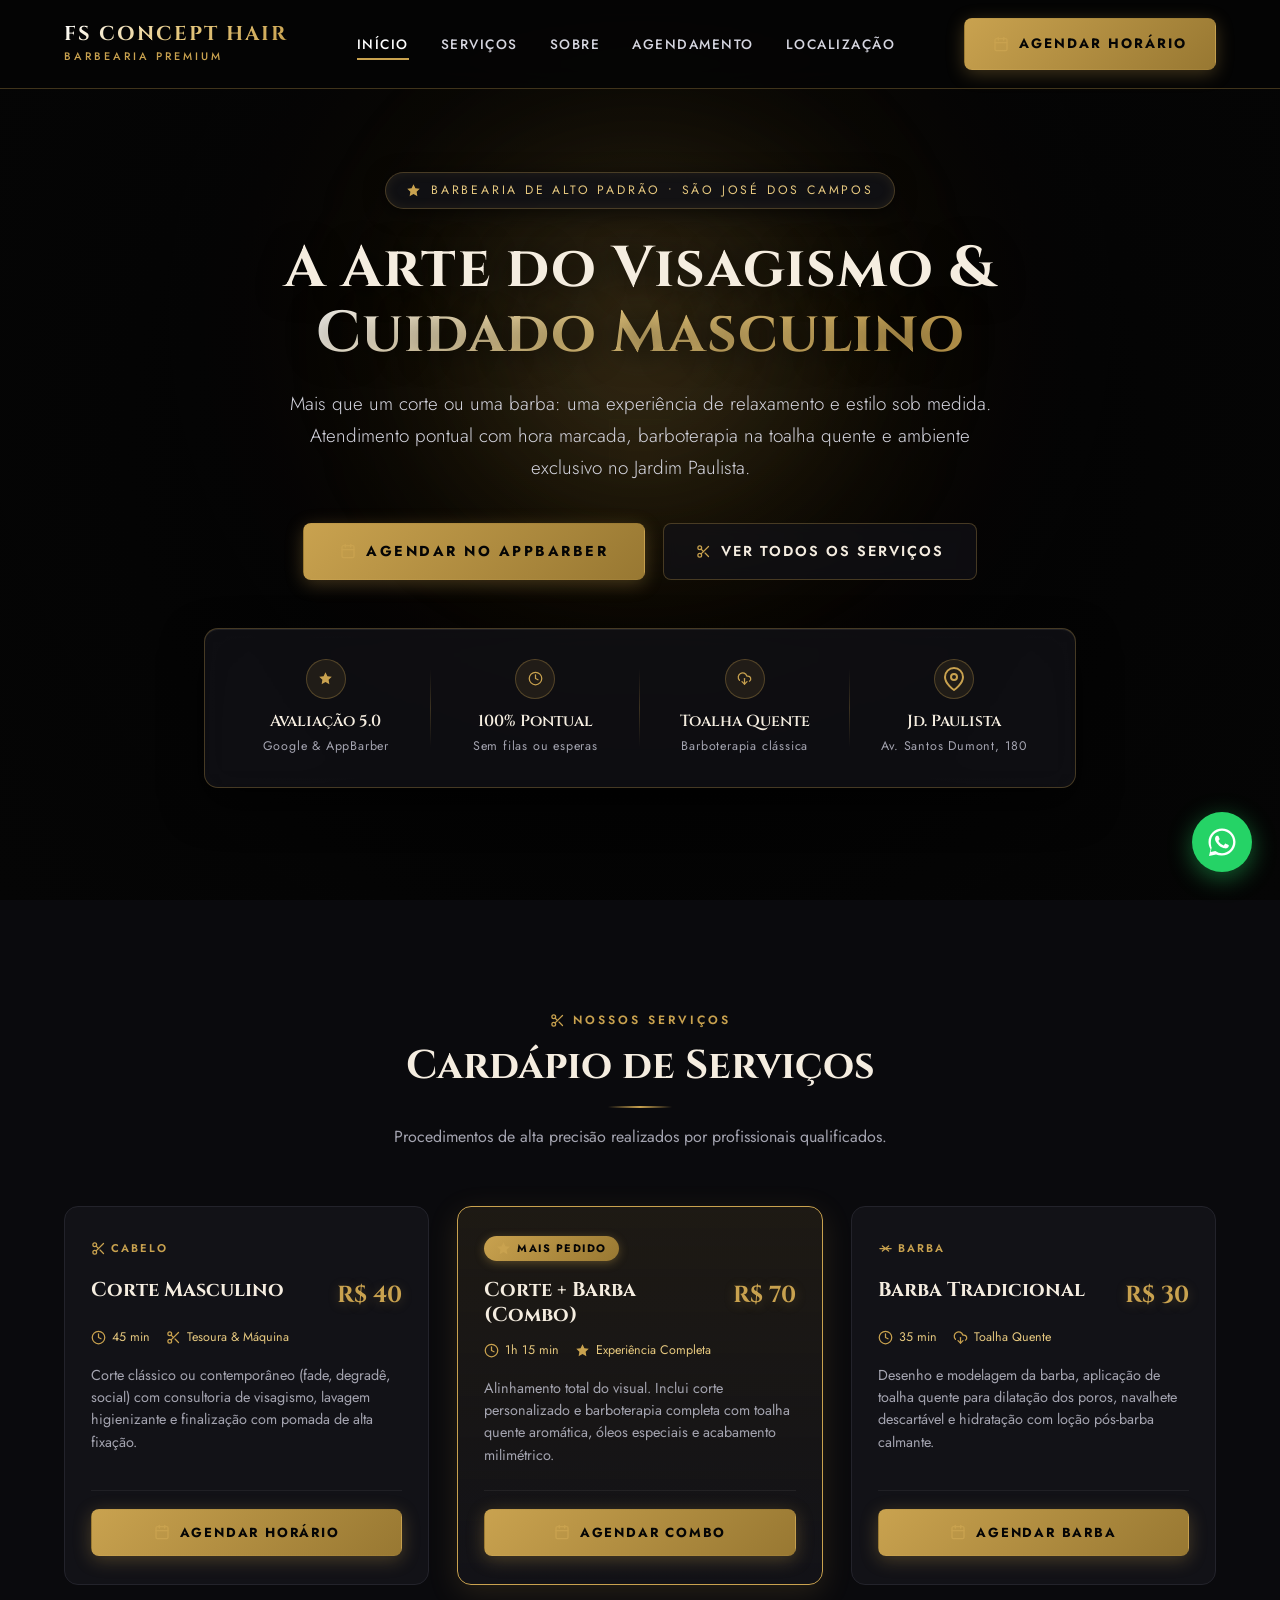
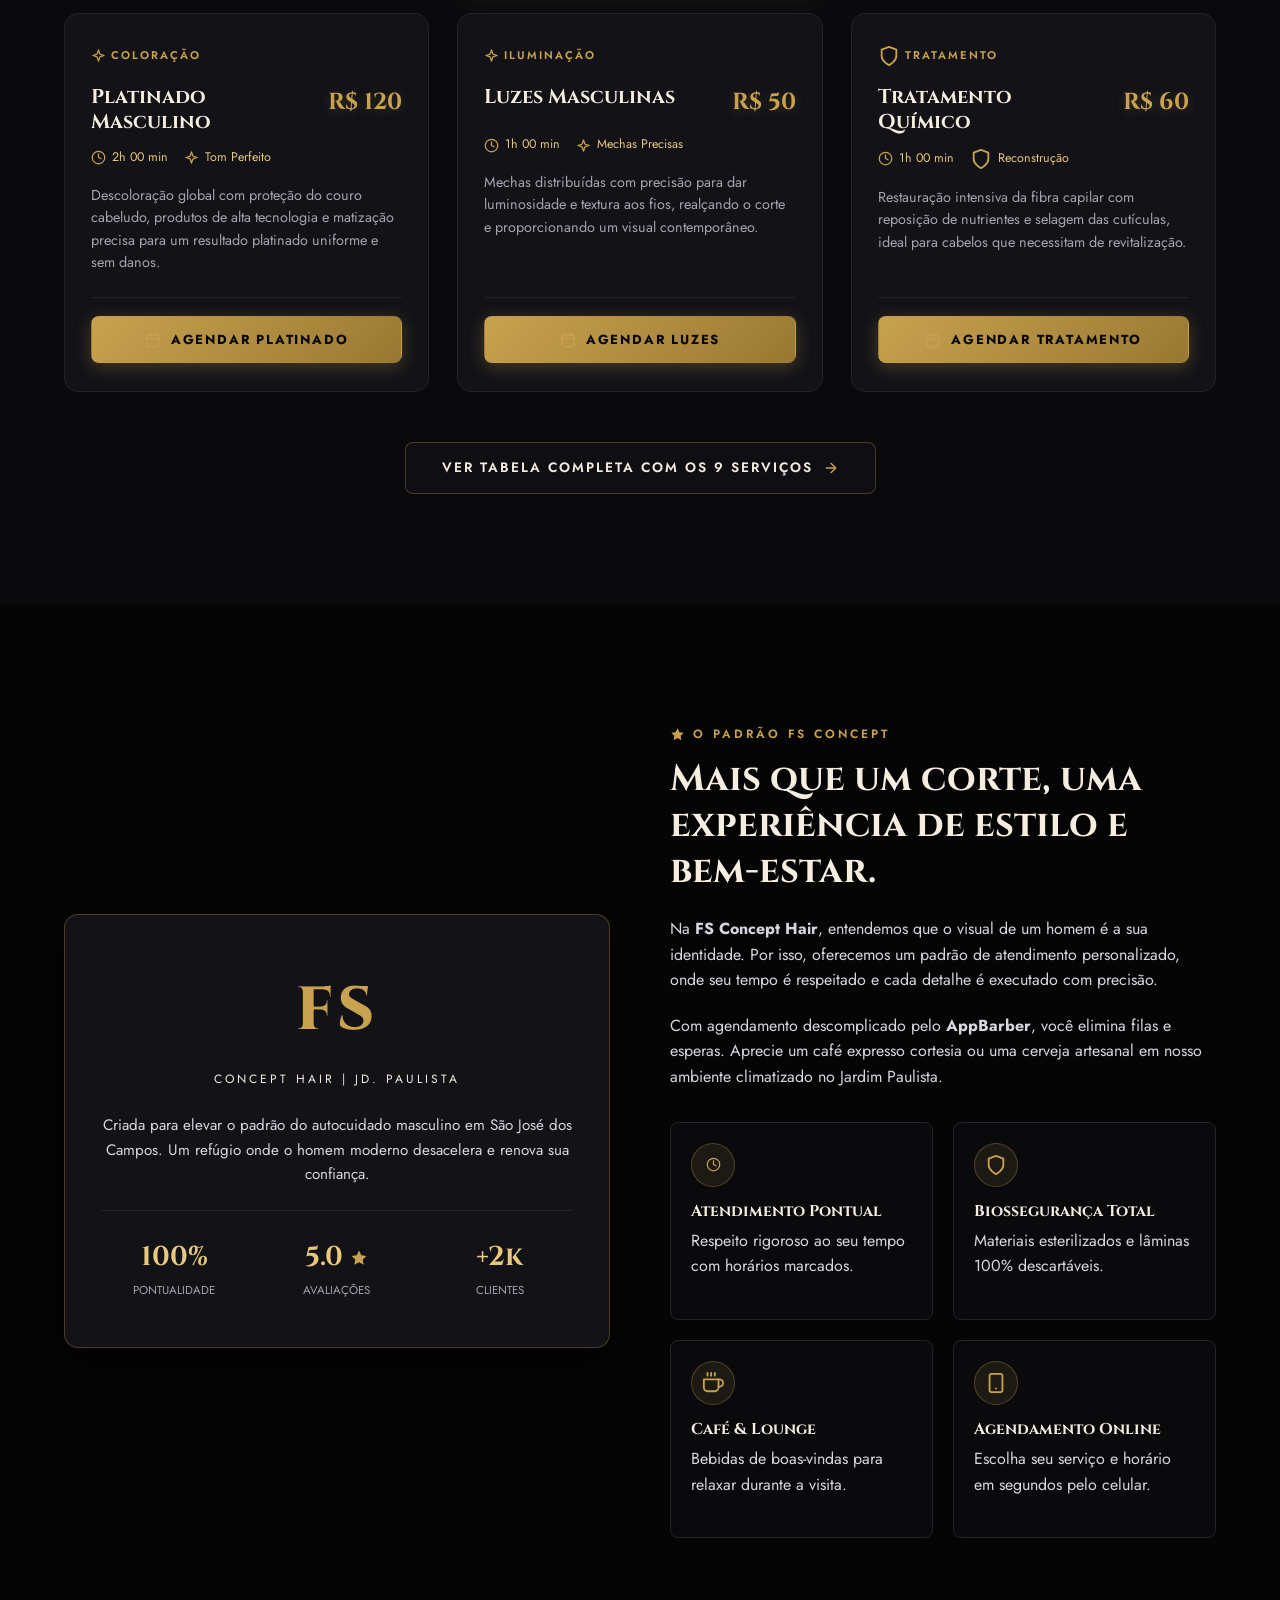
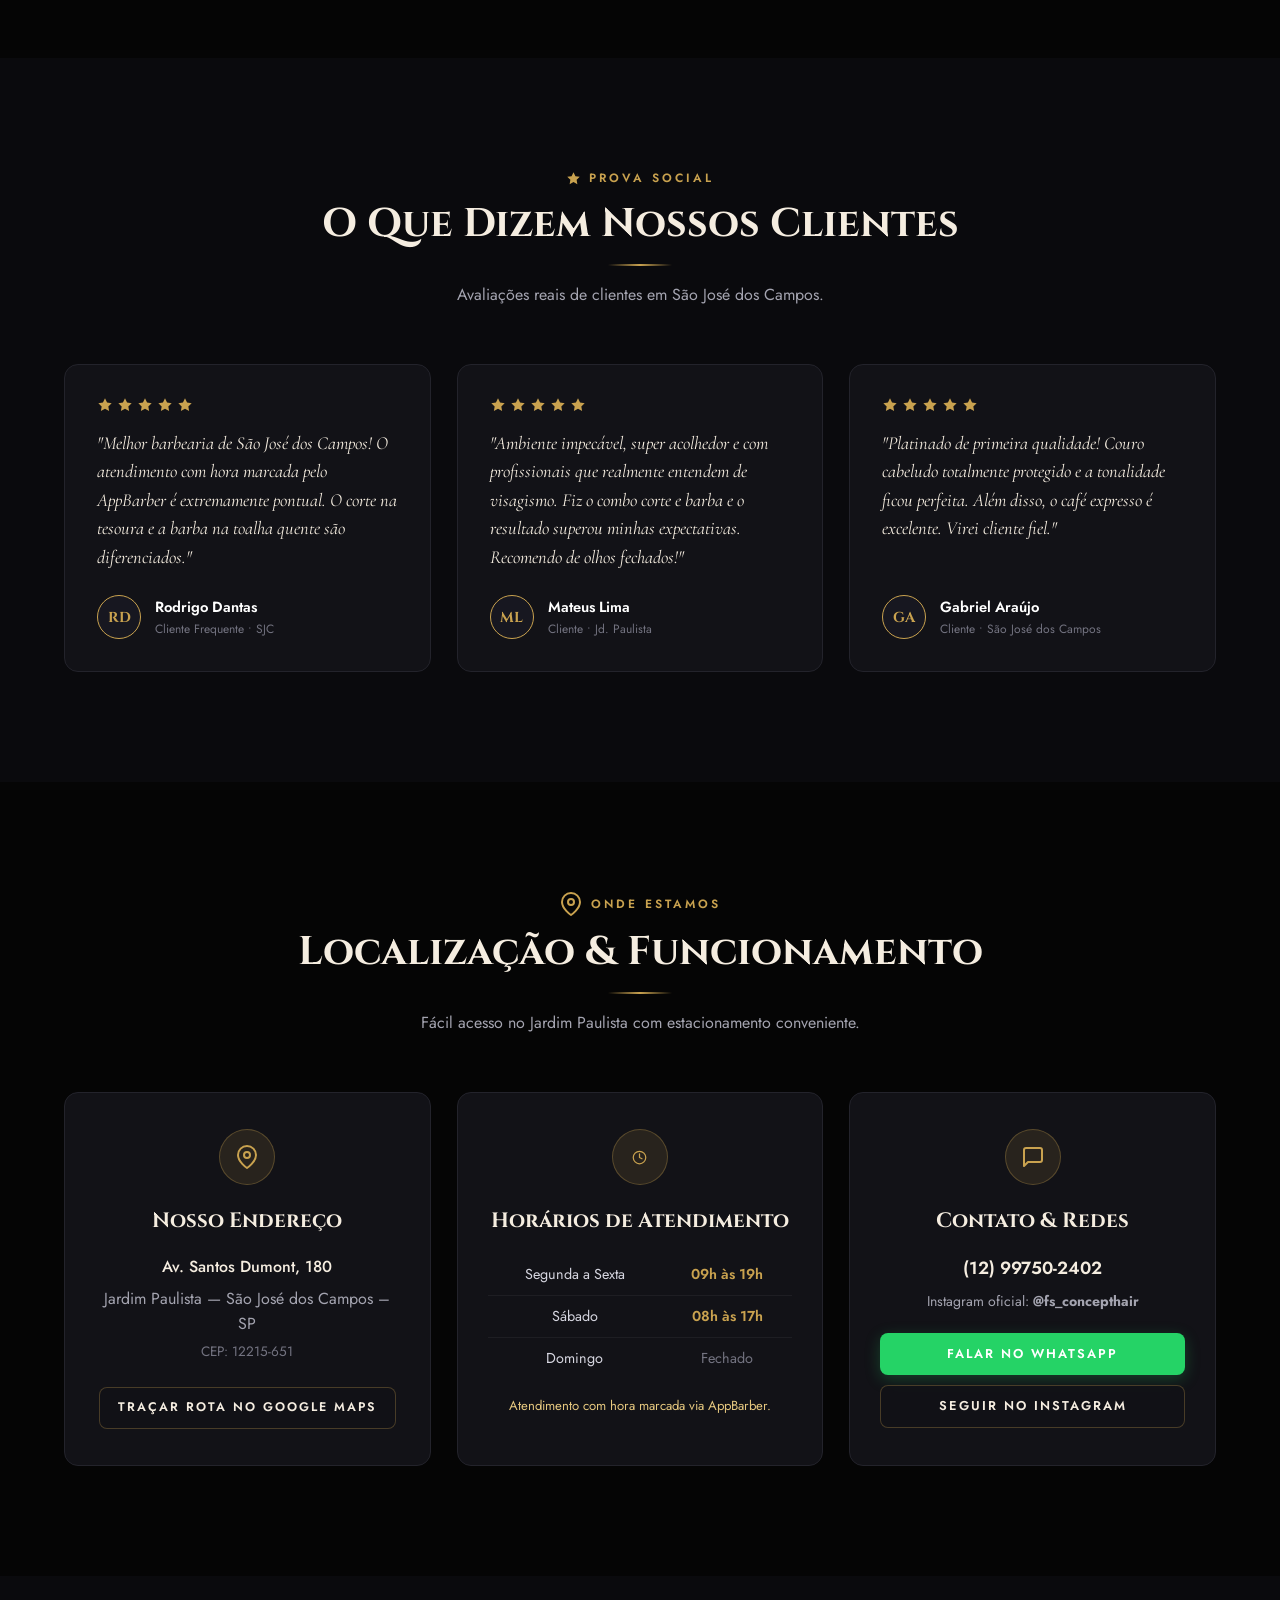
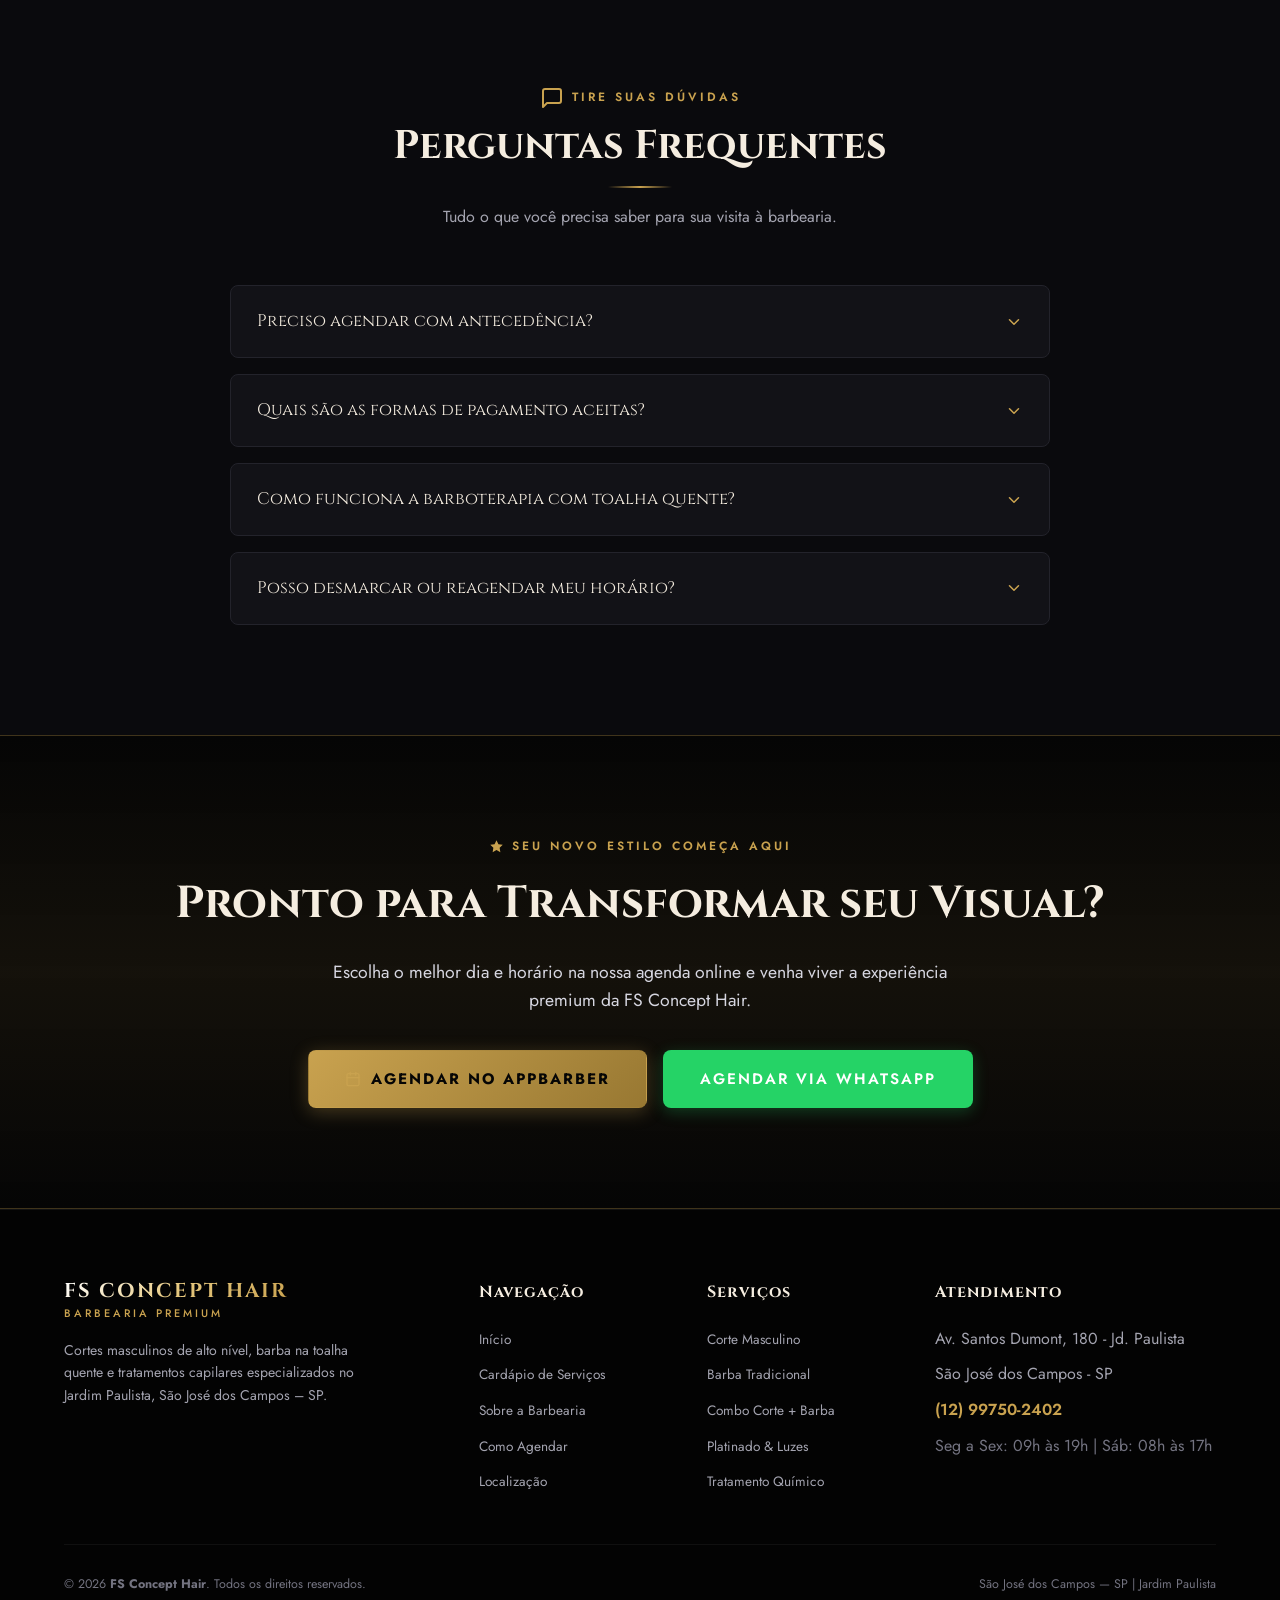
==== index.html @ 6afcd095 "Add files via upload" ====
<!DOCTYPE html>
<html lang="pt-BR">
<head>
  <meta charset="UTF-8" />
  <meta name="viewport" content="width=device-width, initial-scale=1.0" />
  <title>FS Concept Hair | Barbearia Premium em São José dos Campos - SP</title>
  <meta name="description" content="Barbearia premium em São José dos Campos no Jardim Paulista. Cortes masculinos de alta precisão, barba na toalha quente, visagismo e atendimento com hora marcada pelo AppBarber." />
  <meta name="keywords" content="barbearia são josé dos campos, corte masculino sjc, barba tradicional, barbearia jardim paulista, fs concept hair" />

  <!-- Open Graph -->
  <meta property="og:type" content="website" />
  <meta property="og:title" content="FS Concept Hair | Barbearia Premium" />
  <meta property="og:description" content="Excelência em cada detalhe. Cortes clássicos e modernos, barba alinhada e tratamentos capilares masculinos de alto nível no Jardim Paulista." />
  <meta property="og:image" content="logo.png" />

  <!-- Google Fonts -->
  <link rel="preconnect" href="https://fonts.googleapis.com" />
  <link rel="preconnect" href="https://fonts.gstatic.com" crossorigin />
  <link href="https://fonts.googleapis.com/css2?family=Cinzel:wght@500;600;700;800&family=Cormorant+Garamond:ital,wght@0,400;0,600;1,400&family=Jost:wght@300;400;500;600&display=swap" rel="stylesheet" />

  <!-- Estilo Global Otimizado -->
  <link rel="stylesheet" href="style.css" />

  <!-- Schema.org -->
  <script type="application/ld+json">
  {
    "@context": "https://schema.org",
    "@type": "BarberShop",
    "name": "FS Concept Hair",
    "image": "logo.png",
    "telephone": "+5512997502402",
    "url": "https://sites.appbarber.com.br/fsconcepthair-b2eq",
    "address": {
      "@type": "PostalAddress",
      "streetAddress": "Av. Santos Dumont, 180",
      "addressLocality": "São José dos Campos",
      "addressRegion": "SP",
      "postalCode": "12215-651",
      "addressCountry": "BR"
    }
  }
  </script>
</head>
<body>

  <!-- HEADER / NAVEGAÇÃO -->
  <header class="nav">
    <div class="container nav-container">
      <a href="index.html" class="brand-logo">
        <img src="logo.png" alt="Logo FS Concept Hair" class="logo-img" onerror="this.style.display='none'" />
        <div class="brand-text">
          <span class="brand-name">FS CONCEPT HAIR</span>
          <span class="brand-sub">Barbearia Premium</span>
        </div>
      </a>

      <nav>
        <ul class="nav-menu">
          <li><a href="index.html" class="nav-link active">Início</a></li>
          <li><a href="servicos.html" class="nav-link">Serviços</a></li>
          <li><a href="sobre.html" class="nav-link">Sobre</a></li>
          <li><a href="agendamento.html" class="nav-link">Agendamento</a></li>
          <li><a href="#contato" class="nav-link">Localização</a></li>
        </ul>
      </nav>

      <div class="nav-actions">
        <a href="https://sites.appbarber.com.br/fsconcepthair-b2eq" target="_blank" rel="noopener noreferrer" class="btn btn-primary">
          <svg class="icon-svg" viewBox="0 0 24 24" width="16" height="16" fill="none" stroke="currentColor" stroke-width="2" stroke-linecap="round" stroke-linejoin="round"><rect x="3" y="4" width="18" height="18" rx="2" ry="2"></rect><line x1="16" y1="2" x2="16" y2="6"></line><line x1="8" y1="2" x2="8" y2="6"></line><line x1="3" y1="10" x2="21" y2="10"></line></svg> Agendar Horário
        </a>
        <button class="menu-toggle" id="menuToggle" aria-label="Abrir Menu">
          <svg width="24" height="24" viewBox="0 0 24 24" fill="none" stroke="currentColor" stroke-width="2">
            <line x1="3" y1="12" x2="21" y2="12"></line>
            <line x1="3" y1="6" x2="21" y2="6"></line>
            <line x1="3" y1="18" x2="21" y2="18"></line>
          </svg>
        </button>
      </div>
    </div>
  </header>

  <!-- MENU MOBILE GAVETA -->
  <div class="mobile-nav" id="mobileNav">
    <ul>
      <li><a href="index.html">Início</a></li>
      <li><a href="servicos.html">Cardápio de Serviços</a></li>
      <li><a href="sobre.html">A Barbearia & Conceito</a></li>
      <li><a href="agendamento.html">Como Agendar</a></li>
      <li><a href="#contato">Localização & Contato</a></li>
      <li style="margin-top: 10px;">
        <a href="https://sites.appbarber.com.br/fsconcepthair-b2eq" target="_blank" rel="noopener noreferrer" class="btn btn-primary" style="text-align: center; width: 100%;">
          <svg class="icon-svg" viewBox="0 0 24 24" width="16" height="16" fill="none" stroke="currentColor" stroke-width="2" stroke-linecap="round" stroke-linejoin="round"><rect x="3" y="4" width="18" height="18" rx="2" ry="2"></rect><line x1="16" y1="2" x2="16" y2="6"></line><line x1="8" y1="2" x2="8" y2="6"></line><line x1="3" y1="10" x2="21" y2="10"></line></svg> Agendar via AppBarber
        </a>
      </li>
    </ul>
  </div>

  <!-- HERO SECTION — IMPACTO VISUAL REINVENTADO COM FACHADA E LOGO PRESERVADAS -->
  <section class="hero" id="home">
    <div class="hero-bg" id="heroBg"></div>
    <div class="hero-overlay"></div>
    <div class="hero-glow-accent"></div>

    <div class="container hero-content">
      <div class="hero-badge">
        <svg class="icon-svg filled" viewBox="0 0 24 24" width="15" height="15"><polygon points="12 2 15.09 8.26 22 9.27 17 14.14 18.18 21.02 12 17.77 5.82 21.02 7 14.14 2 9.27 8.91 8.26 12 2"></polygon></svg>
        <span>Barbearia de Alto Padrão • São José dos Campos</span>
      </div>
      
      <h1 class="hero-title">
        A Arte do Visagismo & <br />
        <span class="gold-gradient">Cuidado Masculino</span>
      </h1>
      
      <p class="hero-description">
        Mais que um corte ou uma barba: uma experiência de relaxamento e estilo sob medida. Atendimento pontual com hora marcada, barboterapia na toalha quente e ambiente exclusivo no Jardim Paulista.
      </p>

      <div class="hero-actions">
        <a href="https://sites.appbarber.com.br/fsconcepthair-b2eq" target="_blank" rel="noopener noreferrer" class="btn btn-primary hero-btn-primary">
          <svg class="icon-svg" viewBox="0 0 24 24" width="16" height="16" fill="none" stroke="currentColor" stroke-width="2" stroke-linecap="round" stroke-linejoin="round"><rect x="3" y="4" width="18" height="18" rx="2" ry="2"></rect><line x1="16" y1="2" x2="16" y2="6"></line><line x1="8" y1="2" x2="8" y2="6"></line><line x1="3" y1="10" x2="21" y2="10"></line></svg> Agendar no AppBarber
        </a>
        <a href="servicos.html" class="btn btn-outline hero-btn-outline">
          <svg class="icon-svg" viewBox="0 0 24 24" width="15" height="15" fill="none" stroke="currentColor" stroke-width="2" stroke-linecap="round" stroke-linejoin="round"><circle cx="6" cy="6" r="3"></circle><circle cx="6" cy="18" r="3"></circle><line x1="20" y1="4" x2="8.12" y2="15.88"></line><line x1="14.47" y1="14.48" x2="20" y2="20"></line><line x1="8.12" y1="8.12" x2="12" y2="12"></line></svg> Ver Todos os Serviços
        </a>
      </div>

      <!-- TRUST BAR DE ALTO IMPACTO (SUBSTITUI AS LINHAS VAZIAS ANTERIORES) -->
      <div class="hero-trust-bar">
        <div class="trust-item">
          <div class="trust-icon-box">
            <svg class="icon-svg filled" viewBox="0 0 24 24" width="15" height="15"><polygon points="12 2 15.09 8.26 22 9.27 17 14.14 18.18 21.02 12 17.77 5.82 21.02 7 14.14 2 9.27 8.91 8.26 12 2"></polygon></svg>
          </div>
          <div class="trust-title">Avaliação 5.0</div>
          <div class="trust-desc">Google & AppBarber</div>
        </div>

        <div class="trust-item">
          <div class="trust-icon-box">
            <svg class="icon-svg" viewBox="0 0 24 24" width="15" height="15" fill="none" stroke="currentColor" stroke-width="2" stroke-linecap="round" stroke-linejoin="round"><circle cx="12" cy="12" r="10"></circle><polyline points="12 6 12 12 16 14"></polyline></svg>
          </div>
          <div class="trust-title">100% Pontual</div>
          <div class="trust-desc">Sem filas ou esperas</div>
        </div>

        <div class="trust-item">
          <div class="trust-icon-box">
            <svg class="icon-svg" viewBox="0 0 24 24" width="15" height="15" fill="none" stroke="currentColor" stroke-width="2" stroke-linecap="round" stroke-linejoin="round"><path d="M4 14.899A7 7 0 1 1 15.71 8h1.79a4.5 4.5 0 0 1 2.5 8.242"></path><path d="M12 12v9"></path><path d="M8 17l4 4 4-4"></path></svg>
          </div>
          <div class="trust-title">Toalha Quente</div>
          <div class="trust-desc">Barboterapia clássica</div>
        </div>

        <div class="trust-item">
          <div class="trust-icon-box">
            <svg class="icon-svg" viewBox="0 0 24 24" width="24" height="24" fill="none" stroke="currentColor" stroke-width="2" stroke-linecap="round" stroke-linejoin="round"><path d="M21 10c0 7-9 13-9 13s-9-6-9-13a9 9 0 0 1 18 0z"></path><circle cx="12" cy="10" r="3"></circle></svg>
          </div>
          <div class="trust-title">Jd. Paulista</div>
          <div class="trust-desc">Av. Santos Dumont, 180</div>
        </div>
      </div>
    </div>
  </section>

  <!-- CARDÁPIO DE SERVIÇOS EM DESTAQUE — SEM EMOJIS & SEM COLISÃO DE BADGES -->
  <section class="services-section" id="servicos">
    <div class="container">
      <div class="section-header">
        <span class="section-tag"><svg class="icon-svg" viewBox="0 0 24 24" width="15" height="15" fill="none" stroke="currentColor" stroke-width="2" stroke-linecap="round" stroke-linejoin="round"><circle cx="6" cy="6" r="3"></circle><circle cx="6" cy="18" r="3"></circle><line x1="20" y1="4" x2="8.12" y2="15.88"></line><line x1="14.47" y1="14.48" x2="20" y2="20"></line><line x1="8.12" y1="8.12" x2="12" y2="12"></line></svg> Nossos Serviços</span>
        <h2 class="section-title">Cardápio de Serviços</h2>
        <div class="section-divider"></div>
        <p class="section-subtitle">Procedimentos de alta precisão realizados por profissionais qualificados.</p>
      </div>

      <div class="services-grid">
        <!-- 1. CORTE MASCULINO -->
        <div class="service-card" data-category="cabelo">
          <div>
            <div class="service-tag-bar">
              <span class="service-category-tag"><svg class="icon-svg" viewBox="0 0 24 24" width="15" height="15" fill="none" stroke="currentColor" stroke-width="2" stroke-linecap="round" stroke-linejoin="round"><circle cx="6" cy="6" r="3"></circle><circle cx="6" cy="18" r="3"></circle><line x1="20" y1="4" x2="8.12" y2="15.88"></line><line x1="14.47" y1="14.48" x2="20" y2="20"></line><line x1="8.12" y1="8.12" x2="12" y2="12"></line></svg> Cabelo</span>
            </div>
            <div class="service-header">
              <h3 class="service-name">Corte Masculino</h3>
              <div class="service-price">R$ 40</div>
            </div>
            <div class="service-meta">
              <span class="meta-item"><svg class="icon-svg" viewBox="0 0 24 24" width="15" height="15" fill="none" stroke="currentColor" stroke-width="2" stroke-linecap="round" stroke-linejoin="round"><circle cx="12" cy="12" r="10"></circle><polyline points="12 6 12 12 16 14"></polyline></svg> 45 min</span>
              <span class="meta-item"><svg class="icon-svg" viewBox="0 0 24 24" width="15" height="15" fill="none" stroke="currentColor" stroke-width="2" stroke-linecap="round" stroke-linejoin="round"><circle cx="6" cy="6" r="3"></circle><circle cx="6" cy="18" r="3"></circle><line x1="20" y1="4" x2="8.12" y2="15.88"></line><line x1="14.47" y1="14.48" x2="20" y2="20"></line><line x1="8.12" y1="8.12" x2="12" y2="12"></line></svg> Tesoura & Máquina</span>
            </div>
            <p class="service-desc">
              Corte clássico ou contemporâneo (fade, degradê, social) com consultoria de visagismo, lavagem higienizante e finalização com pomada de alta fixação.
            </p>
          </div>
          <div class="service-card-footer">
            <a href="https://sites.appbarber.com.br/fsconcepthair-b2eq" target="_blank" rel="noopener noreferrer" class="btn btn-primary service-btn">
              <svg class="icon-svg" viewBox="0 0 24 24" width="16" height="16" fill="none" stroke="currentColor" stroke-width="2" stroke-linecap="round" stroke-linejoin="round"><rect x="3" y="4" width="18" height="18" rx="2" ry="2"></rect><line x1="16" y1="2" x2="16" y2="6"></line><line x1="8" y1="2" x2="8" y2="6"></line><line x1="3" y1="10" x2="21" y2="10"></line></svg> Agendar Horário
            </a>
          </div>
        </div>

        <!-- 2. COMBO CORTE + BARBA (DESTAQUE SEM SOBREPOSIÇÃO) -->
        <div class="service-card featured" data-category="combo">
          <div>
            <div class="service-tag-bar">
              <span class="service-badge"><svg class="icon-svg filled" viewBox="0 0 24 24" width="15" height="15"><polygon points="12 2 15.09 8.26 22 9.27 17 14.14 18.18 21.02 12 17.77 5.82 21.02 7 14.14 2 9.27 8.91 8.26 12 2"></polygon></svg> Mais Pedido</span>
            </div>
            <div class="service-header">
              <h3 class="service-name">Corte + Barba (Combo)</h3>
              <div class="service-price">R$ 70</div>
            </div>
            <div class="service-meta">
              <span class="meta-item"><svg class="icon-svg" viewBox="0 0 24 24" width="15" height="15" fill="none" stroke="currentColor" stroke-width="2" stroke-linecap="round" stroke-linejoin="round"><circle cx="12" cy="12" r="10"></circle><polyline points="12 6 12 12 16 14"></polyline></svg> 1h 15 min</span>
              <span class="meta-item"><svg class="icon-svg filled" viewBox="0 0 24 24" width="15" height="15"><polygon points="12 2 15.09 8.26 22 9.27 17 14.14 18.18 21.02 12 17.77 5.82 21.02 7 14.14 2 9.27 8.91 8.26 12 2"></polygon></svg> Experiência Completa</span>
            </div>
            <p class="service-desc">
              Alinhamento total do visual. Inclui corte personalizado e barboterapia completa com toalha quente aromática, óleos especiais e acabamento milimétrico.
            </p>
          </div>
          <div class="service-card-footer">
            <a href="https://sites.appbarber.com.br/fsconcepthair-b2eq" target="_blank" rel="noopener noreferrer" class="btn btn-primary service-btn">
              <svg class="icon-svg" viewBox="0 0 24 24" width="16" height="16" fill="none" stroke="currentColor" stroke-width="2" stroke-linecap="round" stroke-linejoin="round"><rect x="3" y="4" width="18" height="18" rx="2" ry="2"></rect><line x1="16" y1="2" x2="16" y2="6"></line><line x1="8" y1="2" x2="8" y2="6"></line><line x1="3" y1="10" x2="21" y2="10"></line></svg> Agendar Combo
            </a>
          </div>
        </div>

        <!-- 3. BARBA TRADICIONAL -->
        <div class="service-card" data-category="barba">
          <div>
            <div class="service-tag-bar">
              <span class="service-category-tag"><svg class="icon-svg" viewBox="0 0 24 24" width="15" height="15" fill="none" stroke="currentColor" stroke-width="2" stroke-linecap="round" stroke-linejoin="round"><path d="M3 12h18"></path><path d="M7 8l10 8"></path><path d="M17 8l-10 8"></path></svg> Barba</span>
            </div>
            <div class="service-header">
              <h3 class="service-name">Barba Tradicional</h3>
              <div class="service-price">R$ 30</div>
            </div>
            <div class="service-meta">
              <span class="meta-item"><svg class="icon-svg" viewBox="0 0 24 24" width="15" height="15" fill="none" stroke="currentColor" stroke-width="2" stroke-linecap="round" stroke-linejoin="round"><circle cx="12" cy="12" r="10"></circle><polyline points="12 6 12 12 16 14"></polyline></svg> 35 min</span>
              <span class="meta-item"><svg class="icon-svg" viewBox="0 0 24 24" width="15" height="15" fill="none" stroke="currentColor" stroke-width="2" stroke-linecap="round" stroke-linejoin="round"><path d="M4 14.899A7 7 0 1 1 15.71 8h1.79a4.5 4.5 0 0 1 2.5 8.242"></path><path d="M12 12v9"></path><path d="M8 17l4 4 4-4"></path></svg> Toalha Quente</span>
            </div>
            <p class="service-desc">
              Desenho e modelagem da barba, aplicação de toalha quente para dilatação dos poros, navalhete descartável e hidratação com loção pós-barba calmante.
            </p>
          </div>
          <div class="service-card-footer">
            <a href="https://sites.appbarber.com.br/fsconcepthair-b2eq" target="_blank" rel="noopener noreferrer" class="btn btn-primary service-btn">
              <svg class="icon-svg" viewBox="0 0 24 24" width="16" height="16" fill="none" stroke="currentColor" stroke-width="2" stroke-linecap="round" stroke-linejoin="round"><rect x="3" y="4" width="18" height="18" rx="2" ry="2"></rect><line x1="16" y1="2" x2="16" y2="6"></line><line x1="8" y1="2" x2="8" y2="6"></line><line x1="3" y1="10" x2="21" y2="10"></line></svg> Agendar Barba
            </a>
          </div>
        </div>

        <!-- 4. PLATINADO MASCULINO -->
        <div class="service-card" data-category="quimica">
          <div>
            <div class="service-tag-bar">
              <span class="service-category-tag"><svg class="icon-svg" viewBox="0 0 24 24" width="15" height="15" fill="none" stroke="currentColor" stroke-width="2" stroke-linecap="round" stroke-linejoin="round"><path d="m12 3-1.912 5.813a2 2 0 0 1-1.275 1.275L3 12l5.813 1.912a2 2 0 0 1 1.275 1.275L12 21l1.912-5.813a2 2 0 0 1 1.275-1.275L21 12l-5.813-1.912a2 2 0 0 1-1.275-1.275L12 3Z"></path></svg> Coloração</span>
            </div>
            <div class="service-header">
              <h3 class="service-name">Platinado Masculino</h3>
              <div class="service-price">R$ 120</div>
            </div>
            <div class="service-meta">
              <span class="meta-item"><svg class="icon-svg" viewBox="0 0 24 24" width="15" height="15" fill="none" stroke="currentColor" stroke-width="2" stroke-linecap="round" stroke-linejoin="round"><circle cx="12" cy="12" r="10"></circle><polyline points="12 6 12 12 16 14"></polyline></svg> 2h 00 min</span>
              <span class="meta-item"><svg class="icon-svg" viewBox="0 0 24 24" width="15" height="15" fill="none" stroke="currentColor" stroke-width="2" stroke-linecap="round" stroke-linejoin="round"><path d="m12 3-1.912 5.813a2 2 0 0 1-1.275 1.275L3 12l5.813 1.912a2 2 0 0 1 1.275 1.275L12 21l1.912-5.813a2 2 0 0 1 1.275-1.275L21 12l-5.813-1.912a2 2 0 0 1-1.275-1.275L12 3Z"></path></svg> Tom Perfeito</span>
            </div>
            <p class="service-desc">
              Descoloração global com proteção do couro cabeludo, produtos de alta tecnologia e matização precisa para um resultado platinado uniforme e sem danos.
            </p>
          </div>
          <div class="service-card-footer">
            <a href="https://sites.appbarber.com.br/fsconcepthair-b2eq" target="_blank" rel="noopener noreferrer" class="btn btn-primary service-btn">
              <svg class="icon-svg" viewBox="0 0 24 24" width="16" height="16" fill="none" stroke="currentColor" stroke-width="2" stroke-linecap="round" stroke-linejoin="round"><rect x="3" y="4" width="18" height="18" rx="2" ry="2"></rect><line x1="16" y1="2" x2="16" y2="6"></line><line x1="8" y1="2" x2="8" y2="6"></line><line x1="3" y1="10" x2="21" y2="10"></line></svg> Agendar Platinado
            </a>
          </div>
        </div>

        <!-- 5. LUZES MASCULINAS -->
        <div class="service-card" data-category="quimica">
          <div>
            <div class="service-tag-bar">
              <span class="service-category-tag"><svg class="icon-svg" viewBox="0 0 24 24" width="15" height="15" fill="none" stroke="currentColor" stroke-width="2" stroke-linecap="round" stroke-linejoin="round"><path d="m12 3-1.912 5.813a2 2 0 0 1-1.275 1.275L3 12l5.813 1.912a2 2 0 0 1 1.275 1.275L12 21l1.912-5.813a2 2 0 0 1 1.275-1.275L21 12l-5.813-1.912a2 2 0 0 1-1.275-1.275L12 3Z"></path></svg> Iluminação</span>
            </div>
            <div class="service-header">
              <h3 class="service-name">Luzes Masculinas</h3>
              <div class="service-price">R$ 50</div>
            </div>
            <div class="service-meta">
              <span class="meta-item"><svg class="icon-svg" viewBox="0 0 24 24" width="15" height="15" fill="none" stroke="currentColor" stroke-width="2" stroke-linecap="round" stroke-linejoin="round"><circle cx="12" cy="12" r="10"></circle><polyline points="12 6 12 12 16 14"></polyline></svg> 1h 00 min</span>
              <span class="meta-item"><svg class="icon-svg" viewBox="0 0 24 24" width="15" height="15" fill="none" stroke="currentColor" stroke-width="2" stroke-linecap="round" stroke-linejoin="round"><path d="m12 3-1.912 5.813a2 2 0 0 1-1.275 1.275L3 12l5.813 1.912a2 2 0 0 1 1.275 1.275L12 21l1.912-5.813a2 2 0 0 1 1.275-1.275L21 12l-5.813-1.912a2 2 0 0 1-1.275-1.275L12 3Z"></path></svg> Mechas Precisas</span>
            </div>
            <p class="service-desc">
              Mechas distribuídas com precisão para dar luminosidade e textura aos fios, realçando o corte e proporcionando um visual contemporâneo.
            </p>
          </div>
          <div class="service-card-footer">
            <a href="https://sites.appbarber.com.br/fsconcepthair-b2eq" target="_blank" rel="noopener noreferrer" class="btn btn-primary service-btn">
              <svg class="icon-svg" viewBox="0 0 24 24" width="16" height="16" fill="none" stroke="currentColor" stroke-width="2" stroke-linecap="round" stroke-linejoin="round"><rect x="3" y="4" width="18" height="18" rx="2" ry="2"></rect><line x1="16" y1="2" x2="16" y2="6"></line><line x1="8" y1="2" x2="8" y2="6"></line><line x1="3" y1="10" x2="21" y2="10"></line></svg> Agendar Luzes
            </a>
          </div>
        </div>

        <!-- 6. TRATAMENTO QUÍMICO -->
        <div class="service-card" data-category="quimica">
          <div>
            <div class="service-tag-bar">
              <span class="service-category-tag"><svg class="icon-svg" viewBox="0 0 24 24" width="22" height="22" fill="none" stroke="currentColor" stroke-width="2" stroke-linecap="round" stroke-linejoin="round"><path d="M12 22s8-4 8-10V5l-8-3-8 3v7c0 6 8 10 8 10z"></path></svg> Tratamento</span>
            </div>
            <div class="service-header">
              <h3 class="service-name">Tratamento Químico</h3>
              <div class="service-price">R$ 60</div>
            </div>
            <div class="service-meta">
              <span class="meta-item"><svg class="icon-svg" viewBox="0 0 24 24" width="15" height="15" fill="none" stroke="currentColor" stroke-width="2" stroke-linecap="round" stroke-linejoin="round"><circle cx="12" cy="12" r="10"></circle><polyline points="12 6 12 12 16 14"></polyline></svg> 1h 00 min</span>
              <span class="meta-item"><svg class="icon-svg" viewBox="0 0 24 24" width="22" height="22" fill="none" stroke="currentColor" stroke-width="2" stroke-linecap="round" stroke-linejoin="round"><path d="M12 22s8-4 8-10V5l-8-3-8 3v7c0 6 8 10 8 10z"></path></svg> Reconstrução</span>
            </div>
            <p class="service-desc">
              Restauração intensiva da fibra capilar com reposição de nutrientes e selagem das cutículas, ideal para cabelos que necessitam de revitalização.
            </p>
          </div>
          <div class="service-card-footer">
            <a href="https://sites.appbarber.com.br/fsconcepthair-b2eq" target="_blank" rel="noopener noreferrer" class="btn btn-primary service-btn">
              <svg class="icon-svg" viewBox="0 0 24 24" width="16" height="16" fill="none" stroke="currentColor" stroke-width="2" stroke-linecap="round" stroke-linejoin="round"><rect x="3" y="4" width="18" height="18" rx="2" ry="2"></rect><line x1="16" y1="2" x2="16" y2="6"></line><line x1="8" y1="2" x2="8" y2="6"></line><line x1="3" y1="10" x2="21" y2="10"></line></svg> Agendar Tratamento
            </a>
          </div>
        </div>
      </div>

      <div style="text-align: center; margin-top: 50px;">
        <a href="servicos.html" class="btn btn-outline" style="padding: 14px 36px;">
          Ver Tabela Completa com os 9 Serviços <svg class="icon-svg" viewBox="0 0 24 24" width="16" height="16" fill="none" stroke="currentColor" stroke-width="2" stroke-linecap="round" stroke-linejoin="round"><line x1="5" y1="12" x2="19" y2="12"></line><polyline points="12 5 19 12 12 19"></polyline></svg>
        </a>
      </div>
    </div>
  </section>

  <!-- SOBRE / EXPERIÊNCIA FS CONCEPT COM ÍCONES REFINADOS -->
  <section class="about-section" id="sobre">
    <div class="container">
      <div class="about-grid">
        <div class="about-experience-box">
          <div class="about-monogram">FS</div>
          <div class="about-box-tag">Concept Hair | Jd. Paulista</div>
          <p style="color: var(--text-light); font-size: 0.95rem; margin-bottom: 24px;">
            Criada para elevar o padrão do autocuidado masculino em São José dos Campos. Um refúgio onde o homem moderno desacelera e renova sua confiança.
          </p>
          <div class="about-box-stats">
            <div>
              <div class="stat-num">100%</div>
              <div class="stat-label">Pontualidade</div>
            </div>
            <div>
              <div class="stat-num">5.0 <svg class="icon-svg filled" viewBox="0 0 24 24" width="18" height="18" style="vertical-align: -2px;"><polygon points="12 2 15.09 8.26 22 9.27 17 14.14 18.18 21.02 12 17.77 5.82 21.02 7 14.14 2 9.27 8.91 8.26 12 2"></polygon></svg></div>
              <div class="stat-label">Avaliações</div>
            </div>
            <div>
              <div class="stat-num">+2k</div>
              <div class="stat-label">Clientes</div>
            </div>
          </div>
        </div>

        <div class="about-text">
          <span class="section-tag"><svg class="icon-svg filled" viewBox="0 0 24 24" width="15" height="15"><polygon points="12 2 15.09 8.26 22 9.27 17 14.14 18.18 21.02 12 17.77 5.82 21.02 7 14.14 2 9.27 8.91 8.26 12 2"></polygon></svg> O Padrão FS Concept</span>
          <h2>Mais que um corte, uma experiência de estilo e bem-estar.</h2>
          <p>
            Na <strong>FS Concept Hair</strong>, entendemos que o visual de um homem é a sua identidade. Por isso, oferecemos um padrão de atendimento personalizado, onde seu tempo é respeitado e cada detalhe é executado com precisão.
          </p>
          <p>
            Com agendamento descomplicado pelo <strong>AppBarber</strong>, você elimina filas e esperas. Aprecie um café expresso cortesia ou uma cerveja artesanal em nosso ambiente climatizado no Jardim Paulista.
          </p>

          <div class="about-features">
            <div class="feature-card">
              <div class="feature-icon-box">
                <svg class="icon-svg" viewBox="0 0 24 24" width="15" height="15" fill="none" stroke="currentColor" stroke-width="2" stroke-linecap="round" stroke-linejoin="round"><circle cx="12" cy="12" r="10"></circle><polyline points="12 6 12 12 16 14"></polyline></svg>
              </div>
              <h4 class="feature-title">Atendimento Pontual</h4>
              <p class="feature-desc">Respeito rigoroso ao seu tempo com horários marcados.</p>
            </div>
            <div class="feature-card">
              <div class="feature-icon-box">
                <svg class="icon-svg" viewBox="0 0 24 24" width="22" height="22" fill="none" stroke="currentColor" stroke-width="2" stroke-linecap="round" stroke-linejoin="round"><path d="M12 22s8-4 8-10V5l-8-3-8 3v7c0 6 8 10 8 10z"></path></svg>
              </div>
              <h4 class="feature-title">Biossegurança Total</h4>
              <p class="feature-desc">Materiais esterilizados e lâminas 100% descartáveis.</p>
            </div>
            <div class="feature-card">
              <div class="feature-icon-box">
                <svg class="icon-svg" viewBox="0 0 24 24" width="22" height="22" fill="none" stroke="currentColor" stroke-width="2" stroke-linecap="round" stroke-linejoin="round"><path d="M18 8h1a4 4 0 0 1 0 8h-1"></path><path d="M2 8h16v9a4 4 0 0 1-4 4H6a4 4 0 0 1-4-4V8z"></path><line x1="6" y1="1" x2="6" y2="4"></line><line x1="10" y1="1" x2="10" y2="4"></line><line x1="14" y1="1" x2="14" y2="4"></line></svg>
              </div>
              <h4 class="feature-title">Café & Lounge</h4>
              <p class="feature-desc">Bebidas de boas-vindas para relaxar durante a visita.</p>
            </div>
            <div class="feature-card">
              <div class="feature-icon-box">
                <svg class="icon-svg" viewBox="0 0 24 24" width="22" height="22" fill="none" stroke="currentColor" stroke-width="2" stroke-linecap="round" stroke-linejoin="round"><rect x="5" y="2" width="14" height="20" rx="2" ry="2"></rect><line x1="12" y1="18" x2="12.01" y2="18"></line></svg>
              </div>
              <h4 class="feature-title">Agendamento Online</h4>
              <p class="feature-desc">Escolha seu serviço e horário em segundos pelo celular.</p>
            </div>
          </div>
        </div>
      </div>
    </div>
  </section>

  <!-- DEPOIMENTOS DE CLIENTES COM ÍCONES DE ESTRELAS -->
  <section class="testimonials-section">
    <div class="container">
      <div class="section-header">
        <span class="section-tag"><svg class="icon-svg filled" viewBox="0 0 24 24" width="15" height="15"><polygon points="12 2 15.09 8.26 22 9.27 17 14.14 18.18 21.02 12 17.77 5.82 21.02 7 14.14 2 9.27 8.91 8.26 12 2"></polygon></svg> Prova Social</span>
        <h2 class="section-title">O Que Dizem Nossos Clientes</h2>
        <div class="section-divider"></div>
        <p class="section-subtitle">Avaliações reais de clientes em São José dos Campos.</p>
      </div>

      <div class="testimonials-grid">
        <div class="testimonial-card">
          <div class="stars-row">
      <svg class="icon-svg filled" viewBox="0 0 24 24" width="16" height="16"><polygon points="12 2 15.09 8.26 22 9.27 17 14.14 18.18 21.02 12 17.77 5.82 21.02 7 14.14 2 9.27 8.91 8.26 12 2"></polygon></svg>
      <svg class="icon-svg filled" viewBox="0 0 24 24" width="16" height="16"><polygon points="12 2 15.09 8.26 22 9.27 17 14.14 18.18 21.02 12 17.77 5.82 21.02 7 14.14 2 9.27 8.91 8.26 12 2"></polygon></svg>
      <svg class="icon-svg filled" viewBox="0 0 24 24" width="16" height="16"><polygon points="12 2 15.09 8.26 22 9.27 17 14.14 18.18 21.02 12 17.77 5.82 21.02 7 14.14 2 9.27 8.91 8.26 12 2"></polygon></svg>
      <svg class="icon-svg filled" viewBox="0 0 24 24" width="16" height="16"><polygon points="12 2 15.09 8.26 22 9.27 17 14.14 18.18 21.02 12 17.77 5.82 21.02 7 14.14 2 9.27 8.91 8.26 12 2"></polygon></svg>
      <svg class="icon-svg filled" viewBox="0 0 24 24" width="16" height="16"><polygon points="12 2 15.09 8.26 22 9.27 17 14.14 18.18 21.02 12 17.77 5.82 21.02 7 14.14 2 9.27 8.91 8.26 12 2"></polygon></svg>
    </div>
          <p class="testimonial-quote">
            "Melhor barbearia de São José dos Campos! O atendimento com hora marcada pelo AppBarber é extremamente pontual. O corte na tesoura e a barba na toalha quente são diferenciados."
          </p>
          <div class="testimonial-author">
            <div class="author-avatar">RD</div>
            <div>
              <div class="author-name">Rodrigo Dantas</div>
              <div class="author-sub">Cliente Frequente • SJC</div>
            </div>
          </div>
        </div>

        <div class="testimonial-card">
          <div class="stars-row">
      <svg class="icon-svg filled" viewBox="0 0 24 24" width="16" height="16"><polygon points="12 2 15.09 8.26 22 9.27 17 14.14 18.18 21.02 12 17.77 5.82 21.02 7 14.14 2 9.27 8.91 8.26 12 2"></polygon></svg>
      <svg class="icon-svg filled" viewBox="0 0 24 24" width="16" height="16"><polygon points="12 2 15.09 8.26 22 9.27 17 14.14 18.18 21.02 12 17.77 5.82 21.02 7 14.14 2 9.27 8.91 8.26 12 2"></polygon></svg>
      <svg class="icon-svg filled" viewBox="0 0 24 24" width="16" height="16"><polygon points="12 2 15.09 8.26 22 9.27 17 14.14 18.18 21.02 12 17.77 5.82 21.02 7 14.14 2 9.27 8.91 8.26 12 2"></polygon></svg>
      <svg class="icon-svg filled" viewBox="0 0 24 24" width="16" height="16"><polygon points="12 2 15.09 8.26 22 9.27 17 14.14 18.18 21.02 12 17.77 5.82 21.02 7 14.14 2 9.27 8.91 8.26 12 2"></polygon></svg>
      <svg class="icon-svg filled" viewBox="0 0 24 24" width="16" height="16"><polygon points="12 2 15.09 8.26 22 9.27 17 14.14 18.18 21.02 12 17.77 5.82 21.02 7 14.14 2 9.27 8.91 8.26 12 2"></polygon></svg>
    </div>
          <p class="testimonial-quote">
            "Ambiente impecável, super acolhedor e com profissionais que realmente entendem de visagismo. Fiz o combo corte e barba e o resultado superou minhas expectativas. Recomendo de olhos fechados!"
          </p>
          <div class="testimonial-author">
            <div class="author-avatar">ML</div>
            <div>
              <div class="author-name">Mateus Lima</div>
              <div class="author-sub">Cliente • Jd. Paulista</div>
            </div>
          </div>
        </div>

        <div class="testimonial-card">
          <div class="stars-row">
      <svg class="icon-svg filled" viewBox="0 0 24 24" width="16" height="16"><polygon points="12 2 15.09 8.26 22 9.27 17 14.14 18.18 21.02 12 17.77 5.82 21.02 7 14.14 2 9.27 8.91 8.26 12 2"></polygon></svg>
      <svg class="icon-svg filled" viewBox="0 0 24 24" width="16" height="16"><polygon points="12 2 15.09 8.26 22 9.27 17 14.14 18.18 21.02 12 17.77 5.82 21.02 7 14.14 2 9.27 8.91 8.26 12 2"></polygon></svg>
      <svg class="icon-svg filled" viewBox="0 0 24 24" width="16" height="16"><polygon points="12 2 15.09 8.26 22 9.27 17 14.14 18.18 21.02 12 17.77 5.82 21.02 7 14.14 2 9.27 8.91 8.26 12 2"></polygon></svg>
      <svg class="icon-svg filled" viewBox="0 0 24 24" width="16" height="16"><polygon points="12 2 15.09 8.26 22 9.27 17 14.14 18.18 21.02 12 17.77 5.82 21.02 7 14.14 2 9.27 8.91 8.26 12 2"></polygon></svg>
      <svg class="icon-svg filled" viewBox="0 0 24 24" width="16" height="16"><polygon points="12 2 15.09 8.26 22 9.27 17 14.14 18.18 21.02 12 17.77 5.82 21.02 7 14.14 2 9.27 8.91 8.26 12 2"></polygon></svg>
    </div>
          <p class="testimonial-quote">
            "Platinado de primeira qualidade! Couro cabeludo totalmente protegido e a tonalidade ficou perfeita. Além disso, o café expresso é excelente. Virei cliente fiel."
          </p>
          <div class="testimonial-author">
            <div class="author-avatar">GA</div>
            <div>
              <div class="author-name">Gabriel Araújo</div>
              <div class="author-sub">Cliente • São José dos Campos</div>
            </div>
          </div>
        </div>
      </div>
    </div>
  </section>

  <!-- LOCALIZAÇÃO & HORÁRIOS COM ÍCONES VETORIAIS -->
  <section class="location-section" id="contato">
    <div class="container">
      <div class="section-header">
        <span class="section-tag"><svg class="icon-svg" viewBox="0 0 24 24" width="24" height="24" fill="none" stroke="currentColor" stroke-width="2" stroke-linecap="round" stroke-linejoin="round"><path d="M21 10c0 7-9 13-9 13s-9-6-9-13a9 9 0 0 1 18 0z"></path><circle cx="12" cy="10" r="3"></circle></svg> Onde Estamos</span>
        <h2 class="section-title">Localização & Funcionamento</h2>
        <div class="section-divider"></div>
        <p class="section-subtitle">Fácil acesso no Jardim Paulista com estacionamento conveniente.</p>
      </div>

      <div class="location-grid">
        <!-- Endereço -->
        <div class="info-card">
          <div class="info-icon-box">
            <svg class="icon-svg" viewBox="0 0 24 24" width="24" height="24" fill="none" stroke="currentColor" stroke-width="2" stroke-linecap="round" stroke-linejoin="round"><path d="M21 10c0 7-9 13-9 13s-9-6-9-13a9 9 0 0 1 18 0z"></path><circle cx="12" cy="10" r="3"></circle></svg>
          </div>
          <h3>Nosso Endereço</h3>
          <p style="color: var(--cream); font-weight: 500; margin-bottom: 6px;">Av. Santos Dumont, 180</p>
          <p style="color: var(--text);">Jardim Paulista — São José dos Campos – SP</p>
          <p style="color: var(--text-dim); font-size: 0.85rem; margin-top: 4px;">CEP: 12215-651</p>
          <div style="margin-top: 24px;">
            <a href="https://maps.google.com/?q=Av.+Santos+Dumont,+180,+Jardim+Paulista,+São+José+dos+Campos" target="_blank" rel="noopener noreferrer" class="btn btn-outline" style="font-size: 0.78rem; padding: 10px 18px;">
              Traçar Rota no Google Maps
            </a>
          </div>
        </div>

        <!-- Horários -->
        <div class="info-card">
          <div class="info-icon-box">
            <svg class="icon-svg" viewBox="0 0 24 24" width="15" height="15" fill="none" stroke="currentColor" stroke-width="2" stroke-linecap="round" stroke-linejoin="round"><circle cx="12" cy="12" r="10"></circle><polyline points="12 6 12 12 16 14"></polyline></svg>
          </div>
          <h3>Horários de Atendimento</h3>
          <table class="hours-table">
            <tr>
              <td>Segunda a Sexta</td>
              <td style="color: var(--gold); font-weight: 600;">09h às 19h</td>
            </tr>
            <tr>
              <td>Sábado</td>
              <td style="color: var(--gold); font-weight: 600;">08h às 17h</td>
            </tr>
            <tr>
              <td>Domingo</td>
              <td style="color: var(--text-dim);">Fechado</td>
            </tr>
          </table>
          <p style="font-size: 0.82rem; color: var(--gold-light); margin-top: 10px;">
            Atendimento com hora marcada via AppBarber.
          </p>
        </div>

        <!-- Contato Direto -->
        <div class="info-card">
          <div class="info-icon-box">
            <svg class="icon-svg" viewBox="0 0 24 24" width="24" height="24" fill="none" stroke="currentColor" stroke-width="2" stroke-linecap="round" stroke-linejoin="round"><path d="M21 15a2 2 0 0 1-2 2H7l-4 4V5a2 2 0 0 1 2-2h14a2 2 0 0 1 2 2z"></path></svg>
          </div>
          <h3>Contato & Redes</h3>
          <p style="color: var(--cream); font-weight: 600; font-size: 1.1rem; margin-bottom: 8px;">
            (12) 99750-2402
          </p>
          <p style="color: var(--text); font-size: 0.88rem; margin-bottom: 20px;">
            Instagram oficial: <strong>@fs_concepthair</strong>
          </p>
          <div style="display: flex; flex-direction: column; gap: 10px;">
            <a href="https://wa.me/5512997502402?text=Ol%C3%A1!%20Gostaria%20de%20tirar%20uma%20d%C3%BAvida%20sobre%20a%20FS%20Concept%20Hair." target="_blank" rel="noopener noreferrer" class="btn btn-whatsapp" style="font-size: 0.8rem; padding: 10px 16px;">
              Falar no WhatsApp
            </a>
            <a href="https://www.instagram.com/fs_concepthair" target="_blank" rel="noopener noreferrer" class="btn btn-outline" style="font-size: 0.8rem; padding: 10px 16px;">
              Seguir no Instagram
            </a>
          </div>
        </div>
      </div>
    </div>
  </section>

  <!-- FAQ / PERGUNTAS FREQUENTES COM SETAS SVG -->
  <section class="faq-section">
    <div class="container">
      <div class="section-header">
        <span class="section-tag"><svg class="icon-svg" viewBox="0 0 24 24" width="24" height="24" fill="none" stroke="currentColor" stroke-width="2" stroke-linecap="round" stroke-linejoin="round"><path d="M21 15a2 2 0 0 1-2 2H7l-4 4V5a2 2 0 0 1 2-2h14a2 2 0 0 1 2 2z"></path></svg> Tire suas dúvidas</span>
        <h2 class="section-title">Perguntas Frequentes</h2>
        <div class="section-divider"></div>
        <p class="section-subtitle">Tudo o que você precisa saber para sua visita à barbearia.</p>
      </div>

      <div class="faq-list">
        <div class="faq-item">
          <div class="faq-question">
            <span>Preciso agendar com antecedência?</span>
            <svg class="icon-svg faq-icon-arrow" viewBox="0 0 24 24" width="18" height="18" fill="none" stroke="currentColor" stroke-width="2" stroke-linecap="round" stroke-linejoin="round"><polyline points="6 9 12 15 18 9"></polyline></svg>
          </div>
          <div class="faq-answer">
            <p>
              Sim, recomendamos fortemente o agendamento prévio através do sistema AppBarber ou WhatsApp. Dessa forma garantimos atendimento 100% pontual sem filas ou espera.
            </p>
          </div>
        </div>

        <div class="faq-item">
          <div class="faq-question">
            <span>Quais são as formas de pagamento aceitas?</span>
            <svg class="icon-svg faq-icon-arrow" viewBox="0 0 24 24" width="18" height="18" fill="none" stroke="currentColor" stroke-width="2" stroke-linecap="round" stroke-linejoin="round"><polyline points="6 9 12 15 18 9"></polyline></svg>
          </div>
          <div class="faq-answer">
            <p>
              Aceitamos Pix, cartões de crédito e débito de todas as principais bandeiras, além de dinheiro em espécie.
            </p>
          </div>
        </div>

        <div class="faq-item">
          <div class="faq-question">
            <span>Como funciona a barboterapia com toalha quente?</span>
            <svg class="icon-svg faq-icon-arrow" viewBox="0 0 24 24" width="18" height="18" fill="none" stroke="currentColor" stroke-width="2" stroke-linecap="round" stroke-linejoin="round"><polyline points="6 9 12 15 18 9"></polyline></svg>
          </div>
          <div class="faq-answer">
            <p>
              A toalha quente com óleos essenciais amolece os folículos e dilata os poros, permitindo que a lâmina deslize suavemente sem irritar a pele. O procedimento é finalizado com toalha fria e bálsamo hidratante.
            </p>
          </div>
        </div>

        <div class="faq-item">
          <div class="faq-question">
            <span>Posso desmarcar ou reagendar meu horário?</span>
            <svg class="icon-svg faq-icon-arrow" viewBox="0 0 24 24" width="18" height="18" fill="none" stroke="currentColor" stroke-width="2" stroke-linecap="round" stroke-linejoin="round"><polyline points="6 9 12 15 18 9"></polyline></svg>
          </div>
          <div class="faq-answer">
            <p>
              Sim! Você pode reagendar diretamente pelo link do AppBarber ou enviando uma mensagem no nosso WhatsApp com pelo menos 2 horas de antecedência.
            </p>
          </div>
        </div>
      </div>
    </div>
  </section>

  <!-- CTA BANNER -->
  <section class="cta-banner">
    <div class="container">
      <span class="section-tag"><svg class="icon-svg filled" viewBox="0 0 24 24" width="15" height="15"><polygon points="12 2 15.09 8.26 22 9.27 17 14.14 18.18 21.02 12 17.77 5.82 21.02 7 14.14 2 9.27 8.91 8.26 12 2"></polygon></svg> Seu Novo Estilo Começa Aqui</span>
      <h2>Pronto para Transformar seu Visual?</h2>
      <p>
        Escolha o melhor dia e horário na nossa agenda online e venha viver a experiência premium da FS Concept Hair.
      </p>
      <div style="display: flex; justify-content: center; gap: 16px; flex-wrap: wrap;">
        <a href="https://sites.appbarber.com.br/fsconcepthair-b2eq" target="_blank" rel="noopener noreferrer" class="btn btn-primary" style="padding: 16px 36px; font-size: 0.95rem;">
          <svg class="icon-svg" viewBox="0 0 24 24" width="16" height="16" fill="none" stroke="currentColor" stroke-width="2" stroke-linecap="round" stroke-linejoin="round"><rect x="3" y="4" width="18" height="18" rx="2" ry="2"></rect><line x1="16" y1="2" x2="16" y2="6"></line><line x1="8" y1="2" x2="8" y2="6"></line><line x1="3" y1="10" x2="21" y2="10"></line></svg> Agendar no AppBarber
        </a>
        <a href="https://wa.me/5512997502402?text=Ol%C3%A1!%20Gostaria%20de%20agendar%20um%20hor%C3%A1rio%20na%20FS%20Concept%20Hair." target="_blank" rel="noopener noreferrer" class="btn btn-whatsapp" style="padding: 16px 36px; font-size: 0.95rem;">
          Agendar via WhatsApp
        </a>
      </div>
    </div>
  </section>

  <!-- RODAPÉ -->
  <footer class="footer">
    <div class="container">
      <div class="footer-grid">
        <div class="footer-brand">
          <a href="index.html" class="brand-logo" style="margin-bottom: 12px;">
            <img src="logo.png" alt="Logo FS Concept Hair" class="logo-img" onerror="this.style.display='none'" />
            <div class="brand-text">
              <span class="brand-name">FS CONCEPT HAIR</span>
              <span class="brand-sub">Barbearia Premium</span>
            </div>
          </a>
          <p>
            Cortes masculinos de alto nível, barba na toalha quente e tratamentos capilares especializados no Jardim Paulista, São José dos Campos – SP.
          </p>
        </div>

        <div class="footer-col">
          <h4>Navegação</h4>
          <ul>
            <li><a href="index.html">Início</a></li>
            <li><a href="servicos.html">Cardápio de Serviços</a></li>
            <li><a href="sobre.html">Sobre a Barbearia</a></li>
            <li><a href="agendamento.html">Como Agendar</a></li>
            <li><a href="#contato">Localização</a></li>
          </ul>
        </div>

        <div class="footer-col">
          <h4>Serviços</h4>
          <ul>
            <li><a href="servicos.html">Corte Masculino</a></li>
            <li><a href="servicos.html">Barba Tradicional</a></li>
            <li><a href="servicos.html">Combo Corte + Barba</a></li>
            <li><a href="servicos.html">Platinado & Luzes</a></li>
            <li><a href="servicos.html">Tratamento Químico</a></li>
          </ul>
        </div>

        <div class="footer-col">
          <h4>Atendimento</h4>
          <ul>
            <li style="color: var(--text);">Av. Santos Dumont, 180 - Jd. Paulista</li>
            <li style="color: var(--text);">São José dos Campos - SP</li>
            <li style="color: var(--gold); font-weight: 600;">(12) 99750-2402</li>
            <li style="color: var(--text-dim);">Seg a Sex: 09h às 19h | Sáb: 08h às 17h</li>
          </ul>
        </div>
      </div>

      <div class="footer-bottom">
        <div>
          © 2026 <strong>FS Concept Hair</strong>. Todos os direitos reservados.
        </div>
        <div>
          São José dos Campos — SP | Jardim Paulista
        </div>
      </div>
    </div>
  </footer>

  <!-- BOTÃO FLUTUANTE WHATSAPP -->
  <a href="https://wa.me/5512997502402?text=Ol%C3%A1!%20Gostaria%20de%20tirar%20uma%20d%C3%BAvida%20ou%20agendar%20um%20hor%C3%A1rio." 
     class="whatsapp-float" 
     target="_blank" 
     rel="noopener noreferrer" 
     title="Fale conosco no WhatsApp"
     aria-label="Fale conosco no WhatsApp">
    <svg viewBox="0 0 32 32">
      <path d="M16 2.5C8.544 2.5 2.5 8.544 2.5 16c0 2.656.772 5.131 2.1 7.225L3 30l7.05-1.559A13.43 13.43 0 0 0 16 29.5c7.456 0 13.5-6.044 13.5-13.5S23.456 2.5 16 2.5zm0 24.647c-2.316 0-4.475-.716-6.262-1.938l-.447-.306-4.631 1.025 1.047-4.512-.338-.491A11.127 11.127 0 0 1 4.853 16c0-6.147 5-11.147 11.147-11.147s11.147 5 11.147 11.147-5 11.147-11.147 11.147zm6.116-8.353c-.334-.169-1.981-.978-2.288-1.091-.306-.112-.531-.169-.756.169-.225.338-.869 1.091-1.066 1.316-.197.225-.394.253-.728.084-2.025-.997-3.35-1.781-4.684-4.069-.35-.6.35-.556 1-1.856.112-.225.056-.422-.028-.591-.084-.169-.756-1.822-1.038-2.494-.275-.653-.556-.566-.756-.575-.194-.009-.422-.009-.647-.009s-.591.084-.9.422c-.309.338-1.181 1.153-1.181 2.812 0 1.659 1.209 3.262 1.378 3.488.169.225 2.378 3.631 5.762 5.094 2.181.944 3.031.966 4.106.806.719-.106 1.981-.809 2.262-1.591.281-.781.281-1.45.197-1.591-.084-.141-.309-.225-.644-.394z"/>
    </svg>
  </a>

  <script src="script.js"></script>
</body>
</html>
---- style.css ----
/* ==========================================================================
   FS CONCEPT HAIR | Barbearia Premium — Estilo Global & Alto Impacto
   Paleta: Preto Nobre, Dourado Metálico e Tons Creme
   Tipografia: Cinzel, Cormorant Garamond e Jost
   ========================================================================== */

:root {
  --black: #050505;
  --bg-dark: #0a0a0d;
  --bg-card: #121217;
  --bg-card-hover: #171720;
  --border: #23232b;
  --border-gold: rgba(201, 162, 79, 0.3);
  --border-gold-hover: rgba(201, 162, 79, 0.7);
  --gold: #c9a24f;
  --gold-light: #e6c87f;
  --gold-dark: #987832;
  --gold-glow: rgba(201, 162, 79, 0.18);
  --cream: #f5ede0;
  --white: #ffffff;
  --text: #a4a4b0;
  --text-light: #d6d6e0;
  --text-dim: #737380;
  --accent: #d97706;
  --whatsapp: #25D366;
  --whatsapp-hover: #1ebd5a;
  --radius: 8px;
  --radius-lg: 14px;
  --transition: all 0.3s cubic-bezier(0.16, 1, 0.3, 1);
  --font-serif: 'Cinzel', serif;
  --font-display: 'Cormorant Garamond', serif;
  --font-sans: 'Jost', sans-serif;
  --shadow-card: 0 12px 35px rgba(0, 0, 0, 0.6);
  --shadow-gold: 0 6px 25px rgba(201, 162, 79, 0.25);
}

*, *::before, *::after {
  box-sizing: border-box;
  margin: 0;
  padding: 0;
}

html {
  scroll-behavior: smooth;
  font-size: 16px;
  background-color: var(--black);
}

body {
  font-family: var(--font-sans);
  background-color: var(--black);
  color: var(--text-light);
  line-height: 1.6;
  overflow-x: hidden;
  -webkit-font-smoothing: antialiased;
}

a {
  color: inherit;
  text-decoration: none;
  transition: var(--transition);
}

img {
  max-width: 100%;
  height: auto;
  display: block;
}

.container {
  width: 100%;
  max-width: 1200px;
  margin: 0 auto;
  padding: 0 24px;
}

/* ── ÍCONES SVG METÁLICOS ── */
.icon-svg {
  display: inline-block;
  vertical-align: middle;
  stroke: var(--gold);
  fill: none;
  flex-shrink: 0;
  transition: var(--transition);
}

.icon-svg.filled {
  fill: var(--gold);
  stroke: none;
}

/* ── TIPOGRAFIA AUXILIAR ── */
.gold-gradient {
  background: linear-gradient(135deg, #ffffff 0%, var(--gold-light) 40%, var(--gold) 100%);
  -webkit-background-clip: text;
  -webkit-text-fill-color: transparent;
}

.gold-text {
  color: var(--gold);
}

/* ── BOTÕES PREMIUM ── */
.btn {
  display: inline-flex;
  align-items: center;
  justify-content: center;
  gap: 10px;
  padding: 14px 28px;
  font-family: var(--font-sans);
  font-size: 0.85rem;
  font-weight: 600;
  text-transform: uppercase;
  letter-spacing: 2px;
  border-radius: var(--radius);
  cursor: pointer;
  transition: var(--transition);
  border: 1px solid transparent;
  white-space: nowrap;
}

.btn-primary {
  background: linear-gradient(135deg, var(--gold) 0%, var(--gold-dark) 100%);
  color: var(--black);
  box-shadow: 0 4px 18px rgba(201, 162, 79, 0.3);
  font-weight: 700;
}

.btn-primary:hover {
  transform: translateY(-2px);
  box-shadow: 0 8px 30px rgba(201, 162, 79, 0.5);
  background: linear-gradient(135deg, var(--gold-light) 0%, var(--gold) 100%);
  color: #000;
}

.btn-outline {
  background: rgba(18, 18, 23, 0.7);
  border-color: var(--border-gold);
  color: var(--cream);
  backdrop-filter: blur(8px);
}

.btn-outline:hover {
  border-color: var(--gold);
  background: rgba(201, 162, 79, 0.12);
  color: var(--white);
  transform: translateY(-2px);
}

.btn-whatsapp {
  background: #25D366;
  color: #ffffff;
  box-shadow: 0 4px 15px rgba(37, 211, 102, 0.25);
  font-weight: 600;
}

.btn-whatsapp:hover {
  background: #1ebd5a;
  transform: translateY(-2px);
  box-shadow: 0 8px 25px rgba(37, 211, 102, 0.45);
}

/* ── HEADER / NAV ── */
.nav {
  position: fixed;
  top: 0;
  left: 0;
  width: 100%;
  z-index: 1000;
  padding: 18px 0;
  background: rgba(5, 5, 5, 0.88);
  backdrop-filter: blur(14px);
  -webkit-backdrop-filter: blur(14px);
  border-bottom: 1px solid var(--border-gold);
  transition: var(--transition);
}

.nav.scrolled {
  padding: 12px 0;
  background: rgba(5, 5, 5, 0.98);
  border-bottom: 1px solid rgba(201, 162, 79, 0.4);
  box-shadow: 0 4px 25px rgba(0, 0, 0, 0.85);
}

.nav-container {
  display: flex;
  justify-content: space-between;
  align-items: center;
}

.brand-logo {
  display: flex;
  align-items: center;
  gap: 14px;
  text-decoration: none;
}

.logo-img {
  height: 46px;
  width: auto;
  object-fit: contain;
  filter: drop-shadow(0 2px 8px rgba(201, 162, 79, 0.3));
}

.brand-text {
  display: flex;
  flex-direction: column;
}

.brand-name {
  font-family: var(--font-serif);
  font-size: 1.25rem;
  font-weight: 700;
  letter-spacing: 2px;
  line-height: 1.1;
  background: linear-gradient(135deg, #ffffff 0%, var(--gold-light) 50%, var(--gold) 100%);
  -webkit-background-clip: text;
  -webkit-text-fill-color: transparent;
}

.brand-sub {
  font-family: var(--font-sans);
  font-size: 0.68rem;
  text-transform: uppercase;
  letter-spacing: 3px;
  color: var(--gold);
  font-weight: 500;
  margin-top: 3px;
}

.nav-menu {
  display: flex;
  align-items: center;
  gap: 32px;
  list-style: none;
}

.nav-link {
  font-size: 0.85rem;
  text-transform: uppercase;
  letter-spacing: 1.5px;
  color: var(--text-light);
  font-weight: 500;
  position: relative;
  padding: 6px 0;
}

.nav-link::after {
  content: '';
  position: absolute;
  bottom: 0;
  left: 0;
  width: 0;
  height: 2px;
  background: var(--gold);
  transition: width 0.3s ease;
}

.nav-link:hover, .nav-link.active {
  color: var(--white);
}

.nav-link:hover::after, .nav-link.active::after {
  width: 100%;
}

.nav-actions {
  display: flex;
  align-items: center;
  gap: 16px;
}

.menu-toggle {
  display: none;
  background: transparent;
  border: 1px solid var(--border-gold);
  border-radius: var(--radius);
  color: var(--gold);
  padding: 8px 12px;
  cursor: pointer;
}

/* Mobile Drawer */
.mobile-nav {
  display: none;
  position: fixed;
  top: 72px;
  left: 0;
  width: 100%;
  background: rgba(10, 10, 14, 0.98);
  backdrop-filter: blur(16px);
  border-bottom: 1px solid var(--border-gold);
  padding: 24px;
  z-index: 999;
}

.mobile-nav.active {
  display: block;
}

.mobile-nav ul {
  list-style: none;
  display: flex;
  flex-direction: column;
  gap: 18px;
}

.mobile-nav a {
  font-size: 1rem;
  text-transform: uppercase;
  letter-spacing: 2px;
  color: var(--cream);
  display: block;
  padding: 8px 0;
  border-bottom: 1px solid rgba(255, 255, 255, 0.05);
}

/* ==========================================================================
   HERO SECTION — REINVENTADA COM ALTO IMPACTO VISUAL
   Preservando a Fachada e a Logo com Iluminação e Profundidade de Lounge
   ========================================================================== */
.hero {
  position: relative;
  min-height: 100vh;
  display: flex;
  align-items: center;
  justify-content: center;
  padding: 150px 24px 90px;
  overflow: hidden;
  background: #050505;
}

/* Fundo da Fachada com iluminação de cinema e fallback de alto impacto */
.hero-bg {
  position: absolute;
  inset: 0;
  background-size: cover;
  background-position: center;
  background-repeat: no-repeat;
  /* Camadas: Iluminação radial dourada + textura elegante + imagem da fachada */
  background-image: 
    radial-gradient(circle at 50% 35%, rgba(201, 162, 79, 0.22) 0%, rgba(5, 5, 5, 0.94) 80%),
    linear-gradient(rgba(201, 162, 79, 0.04) 1px, transparent 1px),
    linear-gradient(90deg, rgba(201, 162, 79, 0.04) 1px, transparent 1px),
    url("fachada.jpg"), 
    url("frente.jpg"), 
    url("assets/fachada.jpg");
  background-size: cover, 60px 60px, 60px 60px, cover, cover, cover;
  filter: brightness(0.68) contrast(1.18);
  transform: scale(1.02);
  transition: transform 9s ease;
  z-index: 1;
}

.hero:hover .hero-bg {
  transform: scale(1.05);
}

.hero-overlay {
  position: absolute;
  inset: 0;
  background: radial-gradient(circle at center, transparent 0%, rgba(5, 5, 5, 0.8) 70%, #050505 100%);
  z-index: 2;
  pointer-events: none;
}

/* Feixes de luz ambiente dourada */
.hero-glow-accent {
  position: absolute;
  top: 15%;
  left: 50%;
  transform: translateX(-50%);
  width: 600px;
  height: 400px;
  background: radial-gradient(circle, rgba(201, 162, 79, 0.18) 0%, transparent 70%);
  filter: blur(80px);
  z-index: 2;
  pointer-events: none;
}

.hero-content {
  position: relative;
  z-index: 3;
  max-width: 920px;
  text-align: center;
  margin: 0 auto;
}

/* Badge nobre superior */
.hero-badge {
  display: inline-flex;
  align-items: center;
  gap: 10px;
  padding: 8px 20px;
  background: rgba(18, 18, 23, 0.85);
  border: 1px solid var(--border-gold);
  border-radius: 50px;
  font-size: 0.76rem;
  letter-spacing: 2.8px;
  text-transform: uppercase;
  color: var(--gold-light);
  margin-bottom: 28px;
  box-shadow: 0 4px 20px rgba(0, 0, 0, 0.6), inset 0 0 12px rgba(201, 162, 79, 0.1);
}

.hero-title {
  font-family: var(--font-serif);
  font-size: 3.6rem;
  line-height: 1.12;
  font-weight: 700;
  color: var(--cream);
  margin-bottom: 22px;
  letter-spacing: 1px;
  text-shadow: 0 4px 30px rgba(0, 0, 0, 0.8);
}

.hero-description {
  font-size: 1.18rem;
  color: var(--text-light);
  max-width: 720px;
  margin: 0 auto 38px;
  font-weight: 300;
  line-height: 1.7;
}

.hero-actions {
  display: flex;
  justify-content: center;
  gap: 18px;
  flex-wrap: wrap;
  margin-bottom: 48px;
}

.hero-btn-primary {
  padding: 16px 36px;
  font-size: 0.9rem;
  letter-spacing: 2.5px;
}

.hero-btn-outline {
  padding: 16px 32px;
  font-size: 0.9rem;
  letter-spacing: 2px;
}

/* ── TRUST BAR / CARD FLUTUANTE DE EXPERIÊNCIA DO HERO ── */
.hero-trust-bar {
  display: grid;
  grid-template-columns: repeat(4, 1fr);
  gap: 16px;
  background: rgba(18, 18, 23, 0.75);
  border: 1px solid var(--border-gold);
  border-radius: var(--radius-lg);
  padding: 24px;
  backdrop-filter: blur(16px);
  -webkit-backdrop-filter: blur(16px);
  box-shadow: 0 16px 40px rgba(0, 0, 0, 0.7), inset 0 1px 0 rgba(255, 255, 255, 0.08);
  margin-top: 20px;
}

.trust-item {
  display: flex;
  flex-direction: column;
  align-items: center;
  text-align: center;
  padding: 6px 12px;
  position: relative;
}

.trust-item:not(:last-child)::after {
  content: '';
  position: absolute;
  right: -8px;
  top: 15%;
  height: 70%;
  width: 1px;
  background: linear-gradient(180deg, transparent, rgba(201, 162, 79, 0.25), transparent);
}

.trust-icon-box {
  width: 40px;
  height: 40px;
  border-radius: 50%;
  background: rgba(201, 162, 79, 0.1);
  border: 1px solid rgba(201, 162, 79, 0.3);
  display: flex;
  align-items: center;
  justify-content: center;
  margin-bottom: 10px;
}

.trust-title {
  font-family: var(--font-serif);
  font-size: 1rem;
  color: var(--cream);
  font-weight: 600;
  margin-bottom: 3px;
}

.trust-desc {
  font-size: 0.78rem;
  color: var(--text);
  letter-spacing: 0.8px;
}

/* ── SEÇÃO TITULOS PADRÃO ── */
.section-header {
  text-align: center;
  max-width: 720px;
  margin: 0 auto 56px;
}

.section-tag {
  display: inline-flex;
  align-items: center;
  gap: 8px;
  font-size: 0.75rem;
  text-transform: uppercase;
  letter-spacing: 3px;
  color: var(--gold);
  font-weight: 600;
  margin-bottom: 12px;
}

.section-title {
  font-family: var(--font-serif);
  font-size: 2.5rem;
  color: var(--cream);
  line-height: 1.2;
  margin-bottom: 16px;
}

.section-divider {
  width: 64px;
  height: 2px;
  background: linear-gradient(90deg, transparent, var(--gold), transparent);
  margin: 0 auto 16px;
}

.section-subtitle {
  font-size: 1rem;
  color: var(--text);
}

/* ==========================================================================
   SEÇÃO DE SERVIÇOS / CARDÁPIO — COM CORREÇÃO TOTAL DO OVERLAP
   ========================================================================== */
.services-section {
  padding: 110px 0;
  background-color: var(--bg-dark);
  position: relative;
}

.services-filter {
  display: flex;
  justify-content: center;
  gap: 12px;
  margin-bottom: 48px;
  flex-wrap: wrap;
}

.filter-btn {
  background: var(--bg-card);
  border: 1px solid var(--border);
  color: var(--text-light);
  padding: 10px 22px;
  border-radius: 50px;
  font-size: 0.82rem;
  font-family: var(--font-sans);
  letter-spacing: 1.5px;
  cursor: pointer;
  transition: var(--transition);
}

.filter-btn.active, .filter-btn:hover {
  background: var(--gold-glow);
  border-color: var(--gold);
  color: var(--gold-light);
  box-shadow: 0 4px 15px rgba(201, 162, 79, 0.2);
}

.services-grid {
  display: grid;
  grid-template-columns: repeat(auto-fit, minmax(330px, 1fr));
  gap: 28px;
}

/* Card de serviço com arquitetura vertical à prova de colisões */
.service-card {
  background: var(--bg-card);
  border: 1px solid var(--border);
  border-radius: var(--radius-lg);
  padding: 28px 26px;
  position: relative;
  display: flex;
  flex-direction: column;
  justify-content: space-between;
  transition: var(--transition);
  overflow: hidden;
}

.service-card:hover {
  transform: translateY(-6px);
  border-color: var(--border-gold-hover);
  box-shadow: 0 16px 36px rgba(0, 0, 0, 0.7);
  background: var(--bg-card-hover);
}

.service-card.featured {
  border-color: var(--gold);
  background: linear-gradient(180deg, rgba(201, 162, 79, 0.1) 0%, var(--bg-card) 100%);
  box-shadow: 0 8px 30px rgba(201, 162, 79, 0.15);
}

/* Barra superior de tag para evitar colisão com o preço */
.service-tag-bar {
  min-height: 28px;
  margin-bottom: 14px;
  display: flex;
  align-items: center;
  justify-content: flex-start;
}

.service-badge {
  display: inline-flex;
  align-items: center;
  gap: 6px;
  background: linear-gradient(135deg, var(--gold) 0%, var(--gold-dark) 100%);
  color: var(--black);
  font-size: 0.68rem;
  font-weight: 700;
  text-transform: uppercase;
  letter-spacing: 1.5px;
  padding: 4px 12px;
  border-radius: 50px;
  box-shadow: 0 2px 10px rgba(201, 162, 79, 0.35);
}

.service-category-tag {
  font-size: 0.7rem;
  text-transform: uppercase;
  letter-spacing: 2px;
  color: var(--gold);
  font-weight: 600;
  display: inline-flex;
  align-items: center;
  gap: 5px;
}

.service-header {
  display: flex;
  justify-content: space-between;
  align-items: flex-start;
  margin-bottom: 14px;
  gap: 16px;
}

.service-name {
  font-family: var(--font-serif);
  font-size: 1.25rem;
  color: var(--cream);
  line-height: 1.25;
}

.service-price {
  font-family: var(--font-serif);
  font-size: 1.45rem;
  color: var(--gold);
  font-weight: 700;
  white-space: nowrap;
  text-shadow: 0 2px 12px rgba(201, 162, 79, 0.25);
}

.service-meta {
  display: flex;
  align-items: center;
  gap: 16px;
  font-size: 0.8rem;
  color: var(--text-dim);
  margin-bottom: 16px;
  flex-wrap: wrap;
}

.meta-item {
  display: inline-flex;
  align-items: center;
  gap: 6px;
  color: var(--gold-light);
  font-size: 0.78rem;
}

.service-desc {
  font-size: 0.9rem;
  color: var(--text);
  margin-bottom: 24px;
  line-height: 1.55;
}

.service-card-footer {
  margin-top: auto;
  padding-top: 18px;
  border-top: 1px solid rgba(255, 255, 255, 0.06);
}

.service-btn {
  width: 100%;
  padding: 12px 18px;
  font-size: 0.82rem;
  letter-spacing: 1.8px;
}

/* ── SEÇÃO SOBRE / EXPERIÊNCIA ── */
.about-section {
  padding: 120px 0;
  background: var(--black);
  position: relative;
}

.about-grid {
  display: grid;
  grid-template-columns: 1fr 1fr;
  gap: 60px;
  align-items: center;
}

.about-experience-box {
  position: relative;
  background: var(--bg-card);
  border: 1px solid var(--border-gold);
  border-radius: var(--radius-lg);
  padding: 48px 36px;
  text-align: center;
  box-shadow: var(--shadow-card);
}

.about-monogram {
  font-family: var(--font-serif);
  font-size: 3.8rem;
  font-weight: 800;
  color: var(--gold);
  letter-spacing: 4px;
  margin-bottom: 10px;
}

.about-box-tag {
  font-size: 0.75rem;
  text-transform: uppercase;
  letter-spacing: 3px;
  color: var(--cream);
  margin-bottom: 24px;
}

.about-box-stats {
  display: grid;
  grid-template-columns: repeat(3, 1fr);
  gap: 16px;
  padding-top: 24px;
  border-top: 1px solid rgba(255, 255, 255, 0.08);
}

.stat-num {
  font-family: var(--font-serif);
  font-size: 1.7rem;
  color: var(--gold-light);
  font-weight: 700;
}

.stat-label {
  font-size: 0.72rem;
  color: var(--text);
  text-transform: uppercase;
  margin-top: 2px;
}

.about-text h2 {
  font-family: var(--font-serif);
  font-size: 2.3rem;
  color: var(--cream);
  line-height: 1.25;
  margin-bottom: 22px;
}

.about-text p {
  font-size: 1rem;
  color: var(--text-light);
  margin-bottom: 20px;
}

.about-features {
  display: grid;
  grid-template-columns: 1fr 1fr;
  gap: 20px;
  margin-top: 32px;
}

.feature-card {
  background: var(--bg-dark);
  border: 1px solid var(--border);
  border-radius: var(--radius);
  padding: 20px;
  transition: var(--transition);
}

.feature-card:hover {
  border-color: var(--gold);
  transform: translateY(-3px);
}

.feature-icon-box {
  width: 44px;
  height: 44px;
  border-radius: 50%;
  background: rgba(201, 162, 79, 0.1);
  border: 1px solid rgba(201, 162, 79, 0.3);
  display: flex;
  align-items: center;
  justify-content: center;
  margin-bottom: 12px;
}

.feature-title {
  font-family: var(--font-serif);
  font-size: 0.98rem;
  color: var(--cream);
  margin-bottom: 4px;
}

.feature-desc {
  font-size: 0.82rem;
  color: var(--text);
}

/* ── DEPOIMENTOS DE CLIENTES ── */
.testimonials-section {
  padding: 110px 0;
  background: var(--bg-dark);
}

.testimonials-grid {
  display: grid;
  grid-template-columns: repeat(auto-fit, minmax(310px, 1fr));
  gap: 26px;
}

.testimonial-card {
  background: var(--bg-card);
  border: 1px solid var(--border);
  border-radius: var(--radius-lg);
  padding: 32px;
  display: flex;
  flex-direction: column;
  justify-content: space-between;
  transition: var(--transition);
}

.testimonial-card:hover {
  border-color: var(--border-gold-hover);
  transform: translateY(-4px);
}

.stars-row {
  display: flex;
  gap: 4px;
  margin-bottom: 16px;
}

.testimonial-quote {
  font-family: var(--font-display);
  font-size: 1.15rem;
  color: var(--cream);
  font-style: italic;
  margin-bottom: 24px;
  line-height: 1.55;
}

.testimonial-author {
  display: flex;
  align-items: center;
  gap: 14px;
  margin-top: auto;
}

.author-avatar {
  width: 44px;
  height: 44px;
  border-radius: 50%;
  background: var(--bg-card-hover);
  border: 1px solid var(--gold);
  display: flex;
  align-items: center;
  justify-content: center;
  font-family: var(--font-serif);
  font-weight: 700;
  color: var(--gold);
  font-size: 0.9rem;
}

.author-name {
  font-weight: 600;
  color: var(--white);
  font-size: 0.92rem;
}

.author-sub {
  font-size: 0.75rem;
  color: var(--text-dim);
}

/* ── LOCALIZAÇÃO & HORÁRIOS ── */
.location-section {
  padding: 110px 0;
  background: var(--black);
}

.location-grid {
  display: grid;
  grid-template-columns: repeat(auto-fit, minmax(300px, 1fr));
  gap: 26px;
}

.info-card {
  background: var(--bg-card);
  border: 1px solid var(--border);
  border-radius: var(--radius-lg);
  padding: 36px 30px;
  text-align: center;
  transition: var(--transition);
}

.info-card:hover {
  border-color: var(--border-gold-hover);
  transform: translateY(-4px);
}

.info-icon-box {
  width: 56px;
  height: 56px;
  border-radius: 50%;
  background: rgba(201, 162, 79, 0.12);
  border: 1px solid var(--border-gold);
  display: flex;
  align-items: center;
  justify-content: center;
  margin: 0 auto 20px;
}

.info-card h3 {
  font-family: var(--font-serif);
  font-size: 1.3rem;
  color: var(--cream);
  margin-bottom: 16px;
}

.hours-table {
  width: 100%;
  margin: 16px 0;
  border-collapse: collapse;
}

.hours-table td {
  padding: 9px 6px;
  font-size: 0.9rem;
  border-bottom: 1px solid rgba(255, 255, 255, 0.05);
  color: var(--text-light);
}

.hours-table tr:last-child td {
  border-bottom: none;
}

/* ── FAQ ACCORDION ── */
.faq-section {
  padding: 110px 0;
  background: var(--bg-dark);
}

.faq-list {
  max-width: 820px;
  margin: 0 auto;
  display: flex;
  flex-direction: column;
  gap: 16px;
}

.faq-item {
  background: var(--bg-card);
  border: 1px solid var(--border);
  border-radius: var(--radius);
  overflow: hidden;
  transition: var(--transition);
}

.faq-item.active {
  border-color: var(--border-gold-hover);
}

.faq-question {
  padding: 22px 26px;
  cursor: pointer;
  display: flex;
  justify-content: space-between;
  align-items: center;
  font-family: var(--font-serif);
  font-size: 1.05rem;
  color: var(--cream);
  user-select: none;
}

.faq-icon-arrow {
  color: var(--gold);
  transition: transform 0.3s ease;
}

.faq-item.active .faq-icon-arrow {
  transform: rotate(180deg);
}

.faq-answer {
  max-height: 0;
  overflow: hidden;
  transition: max-height 0.35s cubic-bezier(0, 1, 0, 1);
  padding: 0 26px;
  color: var(--text);
  font-size: 0.94rem;
  line-height: 1.65;
}

.faq-item.active .faq-answer {
  max-height: 500px;
  padding-bottom: 22px;
}

/* ── CTA BANNER ── */
.cta-banner {
  padding: 100px 0;
  background: linear-gradient(180deg, var(--black) 0%, rgba(201, 162, 79, 0.08) 50%, var(--black) 100%);
  border-top: 1px solid var(--border-gold);
  border-bottom: 1px solid var(--border-gold);
  text-align: center;
}

.cta-banner h2 {
  font-family: var(--font-serif);
  font-size: 2.8rem;
  color: var(--cream);
  margin-bottom: 18px;
}

.cta-banner p {
  color: var(--text-light);
  max-width: 620px;
  margin: 0 auto 36px;
  font-size: 1.1rem;
}

/* ── RODAPÉ ── */
.footer {
  background: #030303;
  padding: 70px 0 30px;
  border-top: 1px solid rgba(255, 255, 255, 0.06);
}

.footer-grid {
  display: grid;
  grid-template-columns: 2fr 1fr 1fr 1.5fr;
  gap: 40px;
  margin-bottom: 50px;
}

.footer-brand p {
  font-size: 0.88rem;
  color: var(--text);
  margin-top: 16px;
  max-width: 320px;
}

.footer-col h4 {
  font-family: var(--font-serif);
  font-size: 1rem;
  color: var(--cream);
  margin-bottom: 20px;
  letter-spacing: 1px;
}

.footer-col ul {
  list-style: none;
  display: flex;
  flex-direction: column;
  gap: 10px;
}

.footer-col a {
  font-size: 0.85rem;
  color: var(--text);
}

.footer-col a:hover {
  color: var(--gold);
}

.footer-bottom {
  padding-top: 30px;
  border-top: 1px solid rgba(255, 255, 255, 0.05);
  display: flex;
  justify-content: space-between;
  align-items: center;
  font-size: 0.78rem;
  color: var(--text-dim);
  flex-wrap: wrap;
  gap: 16px;
}

/* ── WHATSAPP FLUTUANTE ── */
.whatsapp-float {
  position: fixed;
  bottom: 28px;
  right: 28px;
  width: 60px;
  height: 60px;
  border-radius: 50%;
  background: var(--whatsapp);
  color: #fff;
  display: flex;
  align-items: center;
  justify-content: center;
  box-shadow: 0 6px 25px rgba(37, 211, 102, 0.45);
  z-index: 1000;
  transition: var(--transition);
}

.whatsapp-float:hover {
  transform: scale(1.1);
  background: var(--whatsapp-hover);
  box-shadow: 0 8px 30px rgba(37, 211, 102, 0.6);
}

.whatsapp-float svg {
  width: 32px;
  height: 32px;
  fill: currentColor;
}

/* ── RESPONSIVIDADE ── */
@media (max-width: 992px) {
  .hero-title { font-size: 2.8rem; }
  .hero-trust-bar { grid-template-columns: repeat(2, 1fr); gap: 20px; }
  .trust-item:nth-child(2)::after { display: none; }
  .about-grid { grid-template-columns: 1fr; gap: 40px; }
  .footer-grid { grid-template-columns: 1fr 1fr; gap: 30px; }
}

@media (max-width: 768px) {
  .nav-menu, .nav-actions .btn { display: none; }
  .menu-toggle { display: block; }
  .hero { padding: 130px 20px 70px; }
  .hero-title { font-size: 2.2rem; }
  .hero-description { font-size: 1rem; }
  .hero-trust-bar { grid-template-columns: 1fr; gap: 16px; }
  .trust-item::after { display: none !important; }
  .section-title { font-size: 2rem; }
  .footer-grid { grid-template-columns: 1fr; }
  .footer-bottom { flex-direction: column; text-align: center; }
}
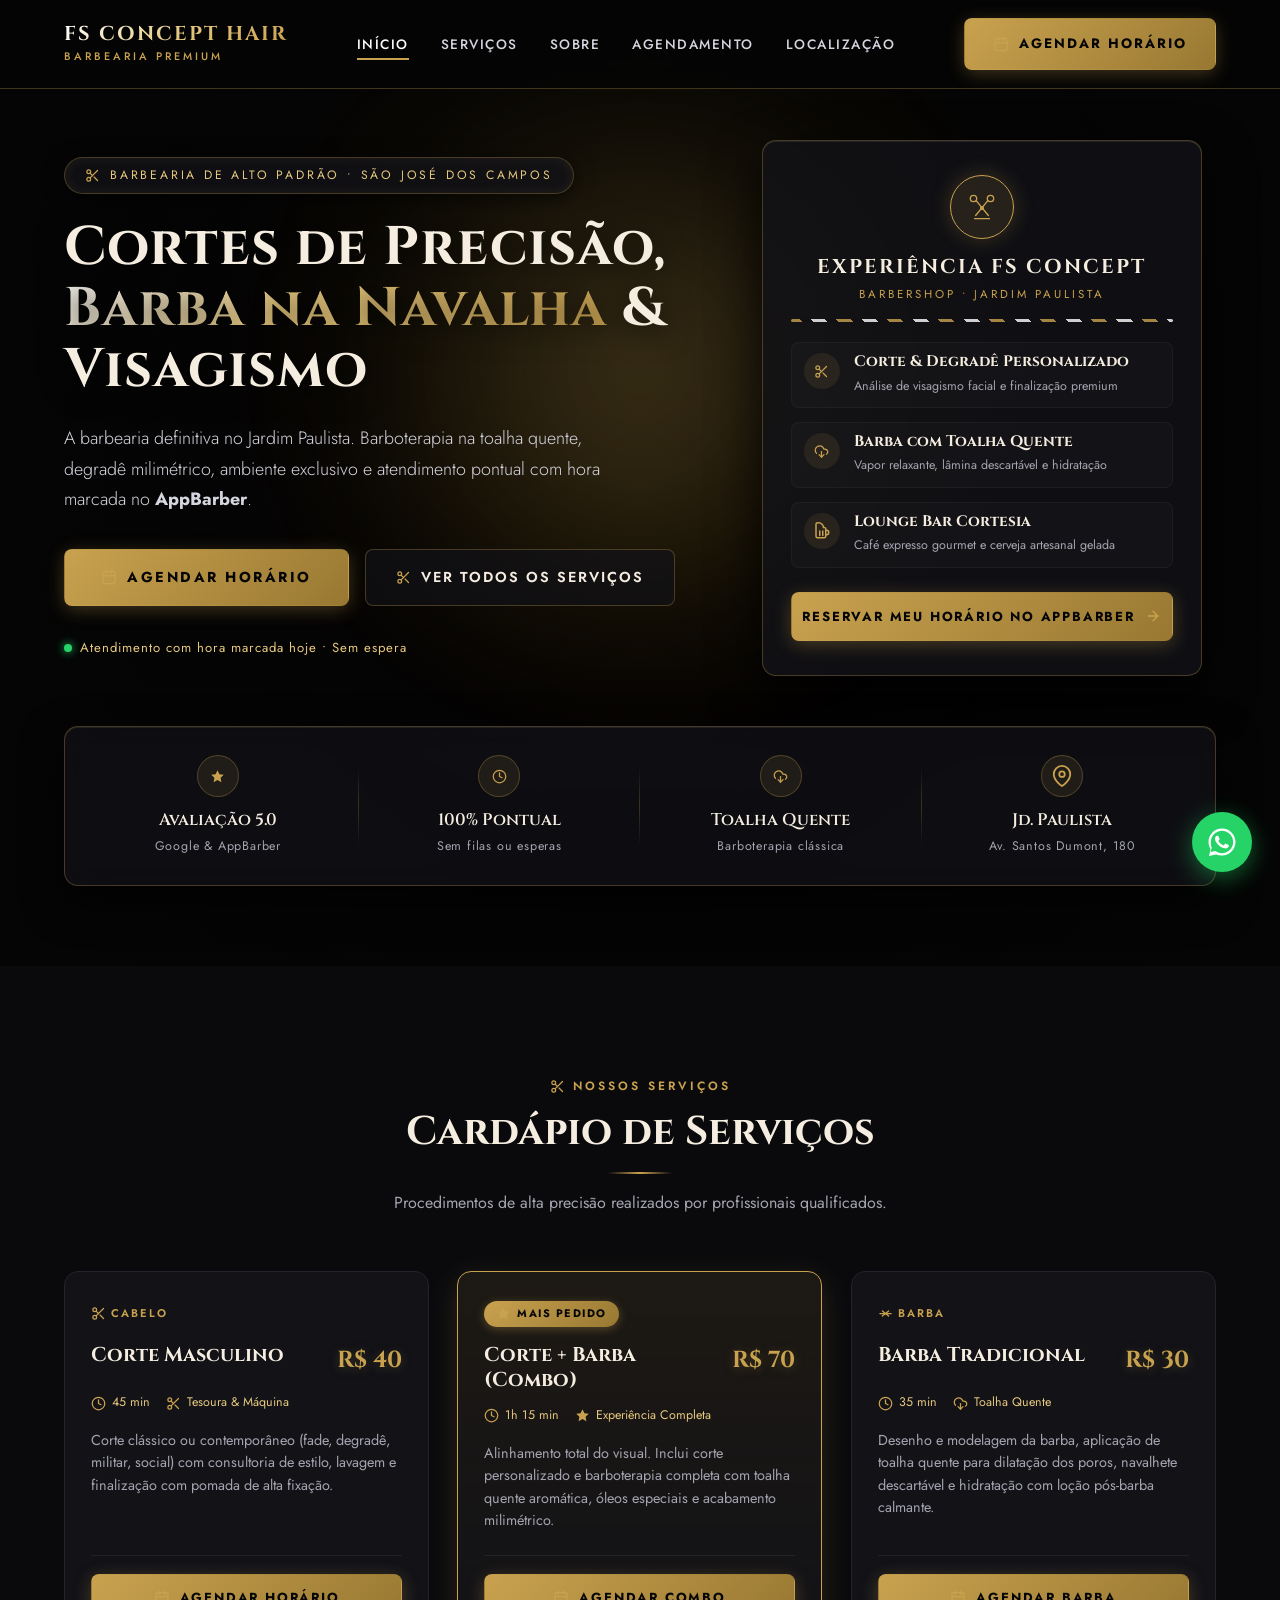
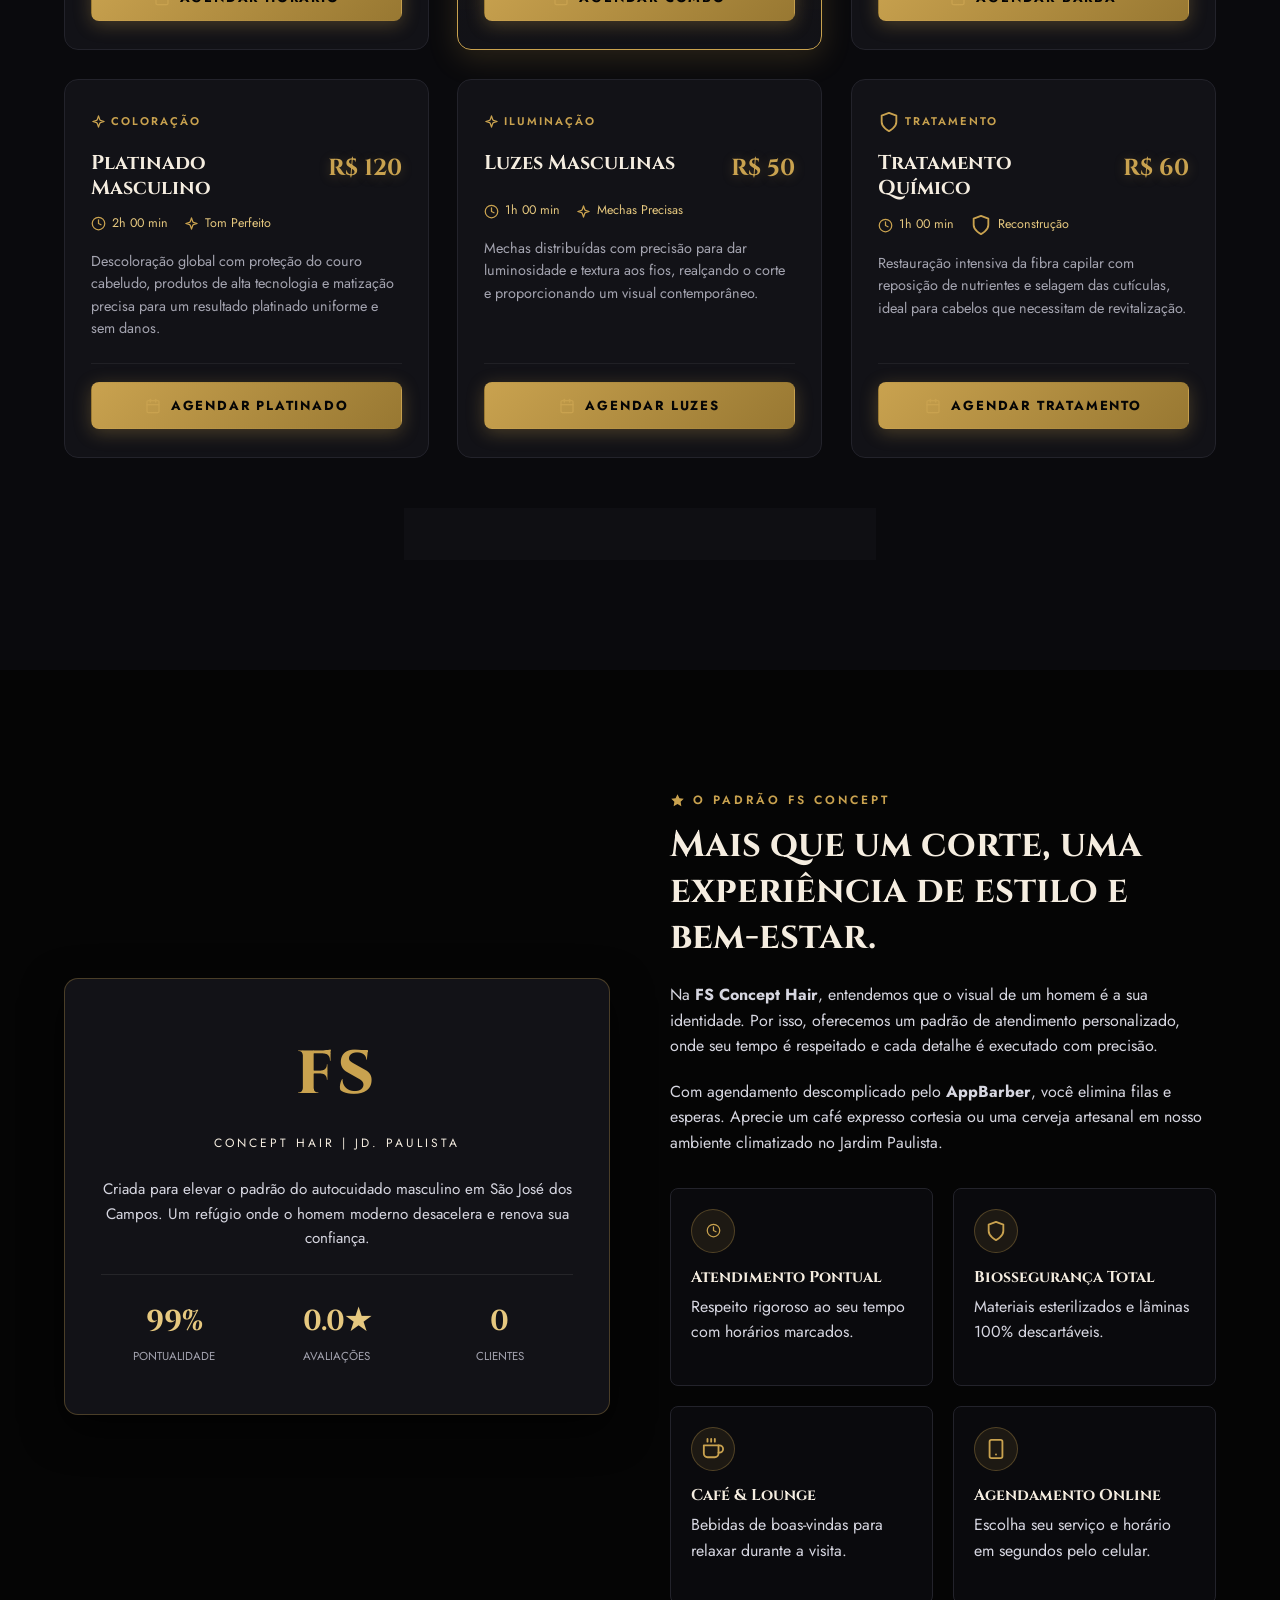
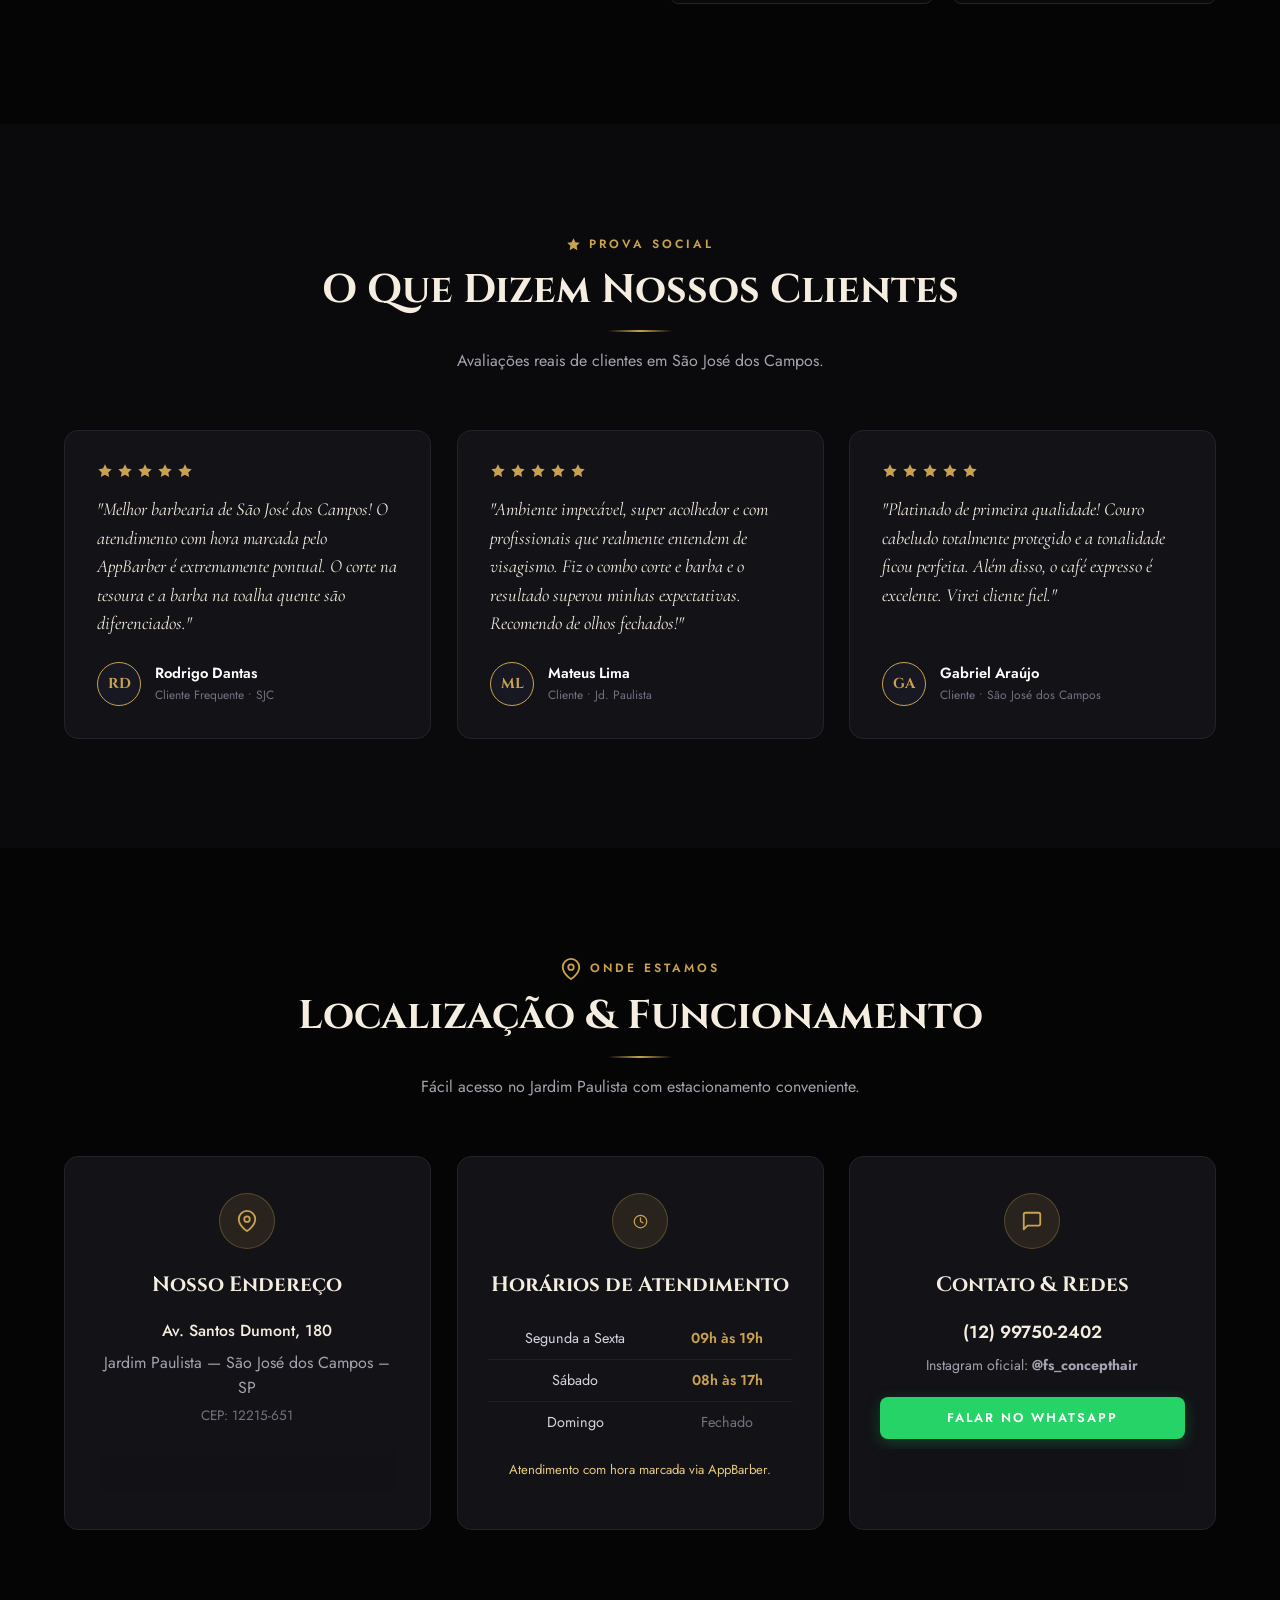
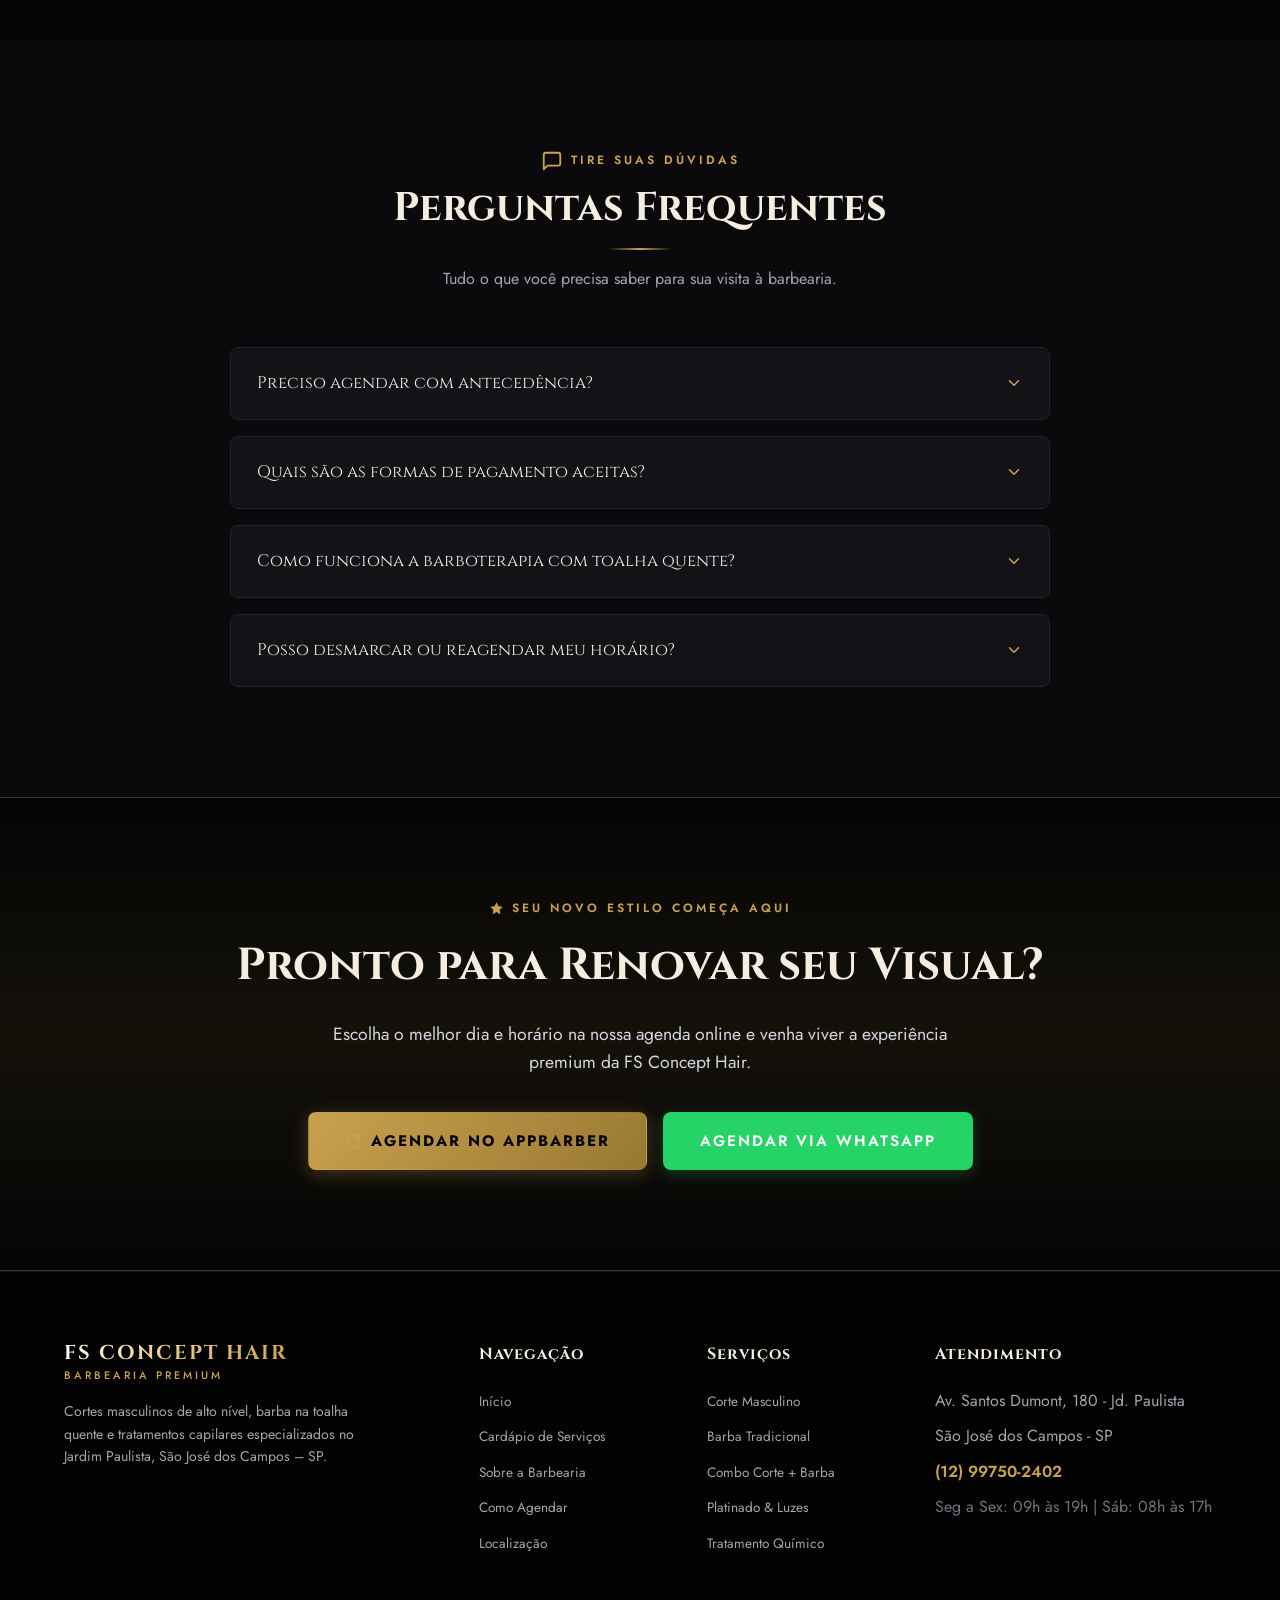
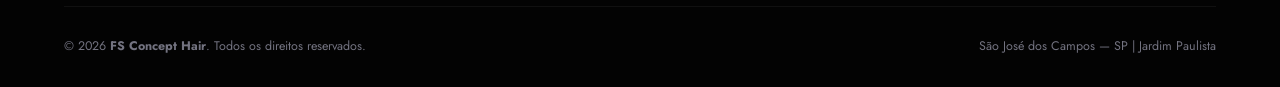
==== commit 8e58a50a: "Add files via upload" ====
--- a/index.html
+++ b/index.html
@@ -4,7 +4,7 @@
   <meta charset="UTF-8" />
   <meta name="viewport" content="width=device-width, initial-scale=1.0" />
   <title>FS Concept Hair | Barbearia Premium em São José dos Campos - SP</title>
-  <meta name="description" content="Barbearia premium em São José dos Campos no Jardim Paulista. Cortes masculinos de alta precisão, barba na toalha quente, visagismo e atendimento com hora marcada pelo AppBarber." />
+  <meta name="description" content="Barbearia premium em São José dos Campos no Jardim Paulista. Cortes masculinos de precisão, barba na navalha com toalha quente, visagismo e atendimento pontual no AppBarber." />
   <meta name="keywords" content="barbearia são josé dos campos, corte masculino sjc, barba tradicional, barbearia jardim paulista, fs concept hair" />
 
   <!-- Open Graph -->
@@ -18,7 +18,7 @@
   <link rel="preconnect" href="https://fonts.gstatic.com" crossorigin />
   <link href="https://fonts.googleapis.com/css2?family=Cinzel:wght@500;600;700;800&family=Cormorant+Garamond:ital,wght@0,400;0,600;1,400&family=Jost:wght@300;400;500;600&display=swap" rel="stylesheet" />
 
-  <!-- Estilo Global Otimizado -->
+  <!-- Estilo Global com Animações -->
   <link rel="stylesheet" href="style.css" />
 
   <!-- Schema.org -->
@@ -95,38 +95,107 @@
     </ul>
   </div>
 
-  <!-- HERO SECTION — IMPACTO VISUAL REINVENTADO COM FACHADA E LOGO PRESERVADAS -->
+  <!-- HERO SECTION — 100% IDENTIDADE DE BARBEARIA & ALTO IMPACTO VISUAL -->
   <section class="hero" id="home">
     <div class="hero-bg" id="heroBg"></div>
     <div class="hero-overlay"></div>
     <div class="hero-glow-accent"></div>
 
     <div class="container hero-content">
-      <div class="hero-badge">
-        <svg class="icon-svg filled" viewBox="0 0 24 24" width="15" height="15"><polygon points="12 2 15.09 8.26 22 9.27 17 14.14 18.18 21.02 12 17.77 5.82 21.02 7 14.14 2 9.27 8.91 8.26 12 2"></polygon></svg>
-        <span>Barbearia de Alto Padrão • São José dos Campos</span>
-      </div>
-      
-      <h1 class="hero-title">
-        A Arte do Visagismo & <br />
-        <span class="gold-gradient">Cuidado Masculino</span>
-      </h1>
-      
-      <p class="hero-description">
-        Mais que um corte ou uma barba: uma experiência de relaxamento e estilo sob medida. Atendimento pontual com hora marcada, barboterapia na toalha quente e ambiente exclusivo no Jardim Paulista.
-      </p>
-
-      <div class="hero-actions">
-        <a href="https://sites.appbarber.com.br/fsconcepthair-b2eq" target="_blank" rel="noopener noreferrer" class="btn btn-primary hero-btn-primary">
-          <svg class="icon-svg" viewBox="0 0 24 24" width="16" height="16" fill="none" stroke="currentColor" stroke-width="2" stroke-linecap="round" stroke-linejoin="round"><rect x="3" y="4" width="18" height="18" rx="2" ry="2"></rect><line x1="16" y1="2" x2="16" y2="6"></line><line x1="8" y1="2" x2="8" y2="6"></line><line x1="3" y1="10" x2="21" y2="10"></line></svg> Agendar no AppBarber
-        </a>
-        <a href="servicos.html" class="btn btn-outline hero-btn-outline">
-          <svg class="icon-svg" viewBox="0 0 24 24" width="15" height="15" fill="none" stroke="currentColor" stroke-width="2" stroke-linecap="round" stroke-linejoin="round"><circle cx="6" cy="6" r="3"></circle><circle cx="6" cy="18" r="3"></circle><line x1="20" y1="4" x2="8.12" y2="15.88"></line><line x1="14.47" y1="14.48" x2="20" y2="20"></line><line x1="8.12" y1="8.12" x2="12" y2="12"></line></svg> Ver Todos os Serviços
-        </a>
-      </div>
-
-      <!-- TRUST BAR DE ALTO IMPACTO (SUBSTITUI AS LINHAS VAZIAS ANTERIORES) -->
-      <div class="hero-trust-bar">
+      <div class="hero-grid">
+        
+        <!-- Coluna da Esquerda: Chamada Marcante da Barbearia -->
+        <div class="hero-text-col reveal reveal-left">
+          <div class="barber-crest-badge">
+            <svg class="icon-svg" viewBox="0 0 24 24" width="15" height="15" fill="none" stroke="currentColor" stroke-width="2" stroke-linecap="round" stroke-linejoin="round"><circle cx="6" cy="6" r="3"></circle><circle cx="6" cy="18" r="3"></circle><line x1="20" y1="4" x2="8.12" y2="15.88"></line><line x1="14.47" y1="14.48" x2="20" y2="20"></line><line x1="8.12" y1="8.12" x2="12" y2="12"></line></svg>
+            <span>Barbearia de Alto Padrão • São José dos Campos</span>
+          </div>
+
+          <h1 class="hero-title">
+            Cortes de Precisão, <br />
+            <span class="gold-gradient">Barba na Navalha</span> & Visagismo
+          </h1>
+
+          <p class="hero-description">
+            A barbearia definitiva no Jardim Paulista. Barboterapia na toalha quente, degradê milimétrico, ambiente exclusivo e atendimento pontual com hora marcada no <strong>AppBarber</strong>.
+          </p>
+
+          <div class="hero-actions">
+            <a href="https://sites.appbarber.com.br/fsconcepthair-b2eq" target="_blank" rel="noopener noreferrer" class="btn btn-primary hero-btn-primary">
+              <svg class="icon-svg" viewBox="0 0 24 24" width="16" height="16" fill="none" stroke="currentColor" stroke-width="2" stroke-linecap="round" stroke-linejoin="round"><rect x="3" y="4" width="18" height="18" rx="2" ry="2"></rect><line x1="16" y1="2" x2="16" y2="6"></line><line x1="8" y1="2" x2="8" y2="6"></line><line x1="3" y1="10" x2="21" y2="10"></line></svg> Agendar Horário
+            </a>
+            <a href="servicos.html" class="btn btn-outline hero-btn-outline">
+              <svg class="icon-svg" viewBox="0 0 24 24" width="15" height="15" fill="none" stroke="currentColor" stroke-width="2" stroke-linecap="round" stroke-linejoin="round"><circle cx="6" cy="6" r="3"></circle><circle cx="6" cy="18" r="3"></circle><line x1="20" y1="4" x2="8.12" y2="15.88"></line><line x1="14.47" y1="14.48" x2="20" y2="20"></line><line x1="8.12" y1="8.12" x2="12" y2="12"></line></svg> Ver Todos os Serviços
+            </a>
+          </div>
+
+          <div class="live-status">
+            <span class="live-dot"></span>
+            <span>Atendimento com hora marcada hoje • Sem espera</span>
+          </div>
+        </div>
+
+        <!-- Coluna da Direita: Vitrine Visual Emblema de Barbearia -->
+        <div class="hero-showcase-col reveal reveal-right delay-2">
+          <div class="barber-showcase-card">
+            <div class="showcase-header">
+              <div class="barber-tools-emblem">
+                <svg viewBox="0 0 64 64" width="34" height="34" fill="none" stroke="var(--gold)" stroke-width="2.5" stroke-linecap="round" stroke-linejoin="round">
+      <circle cx="16" cy="16" r="6"></circle>
+      <circle cx="48" cy="16" r="6"></circle>
+      <path d="M21 20L44 48"></path>
+      <path d="M43 20L20 48"></path>
+      <circle cx="32" cy="34" r="2.5" fill="var(--gold)"></circle>
+      <path d="M18 54h28"></path>
+    </svg>
+              </div>
+              <h3 class="showcase-title">EXPERIÊNCIA FS CONCEPT</h3>
+              <div class="showcase-subtitle">Barbershop • Jardim Paulista</div>
+              <div class="barber-pole-strip"></div>
+            </div>
+
+            <div class="showcase-features">
+              <div class="showcase-item">
+                <div class="showcase-icon-box">
+                  <svg class="icon-svg" viewBox="0 0 24 24" width="15" height="15" fill="none" stroke="currentColor" stroke-width="2" stroke-linecap="round" stroke-linejoin="round"><circle cx="6" cy="6" r="3"></circle><circle cx="6" cy="18" r="3"></circle><line x1="20" y1="4" x2="8.12" y2="15.88"></line><line x1="14.47" y1="14.48" x2="20" y2="20"></line><line x1="8.12" y1="8.12" x2="12" y2="12"></line></svg>
+                </div>
+                <div class="showcase-text">
+                  <strong>Corte & Degradê Personalizado</strong>
+                  <span>Análise de visagismo facial e finalização premium</span>
+                </div>
+              </div>
+
+              <div class="showcase-item">
+                <div class="showcase-icon-box">
+                  <svg class="icon-svg" viewBox="0 0 24 24" width="15" height="15" fill="none" stroke="currentColor" stroke-width="2" stroke-linecap="round" stroke-linejoin="round"><path d="M4 14.899A7 7 0 1 1 15.71 8h1.79a4.5 4.5 0 0 1 2.5 8.242"></path><path d="M12 12v9"></path><path d="M8 17l4 4 4-4"></path></svg>
+                </div>
+                <div class="showcase-text">
+                  <strong>Barba com Toalha Quente</strong>
+                  <span>Vapor relaxante, lâmina descartável e hidratação</span>
+                </div>
+              </div>
+
+              <div class="showcase-item">
+                <div class="showcase-icon-box">
+                  <svg class="icon-svg" viewBox="0 0 24 24" width="18" height="18" fill="none" stroke="currentColor" stroke-width="2" stroke-linecap="round" stroke-linejoin="round"><path d="M17 11h1a3 3 0 0 1 0 6h-1"></path><path d="M9 12v6"></path><path d="M13 12v6"></path><path d="M14 7.5A6.5 6.5 0 0 0 7.5 1H6a2 2 0 0 0-2 2v16a2 2 0 0 0 2 2h9a2 2 0 0 0 2-2V9a2 2 0 0 0-3-1.5z"></path></svg>
+                </div>
+                <div class="showcase-text">
+                  <strong>Lounge Bar Cortesia</strong>
+                  <span>Café expresso gourmet e cerveja artesanal gelada</span>
+                </div>
+              </div>
+            </div>
+
+            <a href="https://sites.appbarber.com.br/fsconcepthair-b2eq" target="_blank" rel="noopener noreferrer" class="btn btn-primary showcase-cta">
+              Reservar Meu Horário no AppBarber <svg class="icon-svg" viewBox="0 0 24 24" width="16" height="16" fill="none" stroke="currentColor" stroke-width="2" stroke-linecap="round" stroke-linejoin="round"><line x1="5" y1="12" x2="19" y2="12"></line><polyline points="12 5 19 12 12 19"></polyline></svg>
+            </a>
+          </div>
+        </div>
+
+      </div>
+
+      <!-- PAINEL DE PILARES DE CONFIANÇA INFERIOR DO HERO -->
+      <div class="hero-trust-bar reveal reveal-scale delay-3">
         <div class="trust-item">
           <div class="trust-icon-box">
             <svg class="icon-svg filled" viewBox="0 0 24 24" width="15" height="15"><polygon points="12 2 15.09 8.26 22 9.27 17 14.14 18.18 21.02 12 17.77 5.82 21.02 7 14.14 2 9.27 8.91 8.26 12 2"></polygon></svg>
@@ -153,19 +222,20 @@
 
         <div class="trust-item">
           <div class="trust-icon-box">
-            <svg class="icon-svg" viewBox="0 0 24 24" width="24" height="24" fill="none" stroke="currentColor" stroke-width="2" stroke-linecap="round" stroke-linejoin="round"><path d="M21 10c0 7-9 13-9 13s-9-6-9-13a9 9 0 0 1 18 0z"></path><circle cx="12" cy="10" r="3"></circle></svg>
+            <svg class="icon-svg" viewBox="0 0 24 24" width="22" height="22" fill="none" stroke="currentColor" stroke-width="2" stroke-linecap="round" stroke-linejoin="round"><path d="M21 10c0 7-9 13-9 13s-9-6-9-13a9 9 0 0 1 18 0z"></path><circle cx="12" cy="10" r="3"></circle></svg>
           </div>
           <div class="trust-title">Jd. Paulista</div>
           <div class="trust-desc">Av. Santos Dumont, 180</div>
         </div>
       </div>
+
     </div>
   </section>
 
-  <!-- CARDÁPIO DE SERVIÇOS EM DESTAQUE — SEM EMOJIS & SEM COLISÃO DE BADGES -->
+  <!-- CARDÁPIO DE SERVIÇOS EM DESTAQUE COM ANIMAÇÕES -->
   <section class="services-section" id="servicos">
     <div class="container">
-      <div class="section-header">
+      <div class="section-header reveal">
         <span class="section-tag"><svg class="icon-svg" viewBox="0 0 24 24" width="15" height="15" fill="none" stroke="currentColor" stroke-width="2" stroke-linecap="round" stroke-linejoin="round"><circle cx="6" cy="6" r="3"></circle><circle cx="6" cy="18" r="3"></circle><line x1="20" y1="4" x2="8.12" y2="15.88"></line><line x1="14.47" y1="14.48" x2="20" y2="20"></line><line x1="8.12" y1="8.12" x2="12" y2="12"></line></svg> Nossos Serviços</span>
         <h2 class="section-title">Cardápio de Serviços</h2>
         <div class="section-divider"></div>
@@ -174,7 +244,7 @@
 
       <div class="services-grid">
         <!-- 1. CORTE MASCULINO -->
-        <div class="service-card" data-category="cabelo">
+        <div class="service-card reveal delay-1" data-category="cabelo">
           <div>
             <div class="service-tag-bar">
               <span class="service-category-tag"><svg class="icon-svg" viewBox="0 0 24 24" width="15" height="15" fill="none" stroke="currentColor" stroke-width="2" stroke-linecap="round" stroke-linejoin="round"><circle cx="6" cy="6" r="3"></circle><circle cx="6" cy="18" r="3"></circle><line x1="20" y1="4" x2="8.12" y2="15.88"></line><line x1="14.47" y1="14.48" x2="20" y2="20"></line><line x1="8.12" y1="8.12" x2="12" y2="12"></line></svg> Cabelo</span>
@@ -188,7 +258,7 @@
               <span class="meta-item"><svg class="icon-svg" viewBox="0 0 24 24" width="15" height="15" fill="none" stroke="currentColor" stroke-width="2" stroke-linecap="round" stroke-linejoin="round"><circle cx="6" cy="6" r="3"></circle><circle cx="6" cy="18" r="3"></circle><line x1="20" y1="4" x2="8.12" y2="15.88"></line><line x1="14.47" y1="14.48" x2="20" y2="20"></line><line x1="8.12" y1="8.12" x2="12" y2="12"></line></svg> Tesoura & Máquina</span>
             </div>
             <p class="service-desc">
-              Corte clássico ou contemporâneo (fade, degradê, social) com consultoria de visagismo, lavagem higienizante e finalização com pomada de alta fixação.
+              Corte clássico ou contemporâneo (fade, degradê, militar, social) com consultoria de estilo, lavagem e finalização com pomada de alta fixação.
             </p>
           </div>
           <div class="service-card-footer">
@@ -199,7 +269,7 @@
         </div>
 
         <!-- 2. COMBO CORTE + BARBA (DESTAQUE SEM SOBREPOSIÇÃO) -->
-        <div class="service-card featured" data-category="combo">
+        <div class="service-card featured reveal delay-2" data-category="combo">
           <div>
             <div class="service-tag-bar">
               <span class="service-badge"><svg class="icon-svg filled" viewBox="0 0 24 24" width="15" height="15"><polygon points="12 2 15.09 8.26 22 9.27 17 14.14 18.18 21.02 12 17.77 5.82 21.02 7 14.14 2 9.27 8.91 8.26 12 2"></polygon></svg> Mais Pedido</span>
@@ -224,7 +294,7 @@
         </div>
 
         <!-- 3. BARBA TRADICIONAL -->
-        <div class="service-card" data-category="barba">
+        <div class="service-card reveal delay-3" data-category="barba">
           <div>
             <div class="service-tag-bar">
               <span class="service-category-tag"><svg class="icon-svg" viewBox="0 0 24 24" width="15" height="15" fill="none" stroke="currentColor" stroke-width="2" stroke-linecap="round" stroke-linejoin="round"><path d="M3 12h18"></path><path d="M7 8l10 8"></path><path d="M17 8l-10 8"></path></svg> Barba</span>
@@ -249,7 +319,7 @@
         </div>
 
         <!-- 4. PLATINADO MASCULINO -->
-        <div class="service-card" data-category="quimica">
+        <div class="service-card reveal delay-1" data-category="quimica">
           <div>
             <div class="service-tag-bar">
               <span class="service-category-tag"><svg class="icon-svg" viewBox="0 0 24 24" width="15" height="15" fill="none" stroke="currentColor" stroke-width="2" stroke-linecap="round" stroke-linejoin="round"><path d="m12 3-1.912 5.813a2 2 0 0 1-1.275 1.275L3 12l5.813 1.912a2 2 0 0 1 1.275 1.275L12 21l1.912-5.813a2 2 0 0 1 1.275-1.275L21 12l-5.813-1.912a2 2 0 0 1-1.275-1.275L12 3Z"></path></svg> Coloração</span>
@@ -274,7 +344,7 @@
         </div>
 
         <!-- 5. LUZES MASCULINAS -->
-        <div class="service-card" data-category="quimica">
+        <div class="service-card reveal delay-2" data-category="quimica">
           <div>
             <div class="service-tag-bar">
               <span class="service-category-tag"><svg class="icon-svg" viewBox="0 0 24 24" width="15" height="15" fill="none" stroke="currentColor" stroke-width="2" stroke-linecap="round" stroke-linejoin="round"><path d="m12 3-1.912 5.813a2 2 0 0 1-1.275 1.275L3 12l5.813 1.912a2 2 0 0 1 1.275 1.275L12 21l1.912-5.813a2 2 0 0 1 1.275-1.275L21 12l-5.813-1.912a2 2 0 0 1-1.275-1.275L12 3Z"></path></svg> Iluminação</span>
@@ -299,7 +369,7 @@
         </div>
 
         <!-- 6. TRATAMENTO QUÍMICO -->
-        <div class="service-card" data-category="quimica">
+        <div class="service-card reveal delay-3" data-category="quimica">
           <div>
             <div class="service-tag-bar">
               <span class="service-category-tag"><svg class="icon-svg" viewBox="0 0 24 24" width="22" height="22" fill="none" stroke="currentColor" stroke-width="2" stroke-linecap="round" stroke-linejoin="round"><path d="M12 22s8-4 8-10V5l-8-3-8 3v7c0 6 8 10 8 10z"></path></svg> Tratamento</span>
@@ -324,7 +394,7 @@
         </div>
       </div>
 
-      <div style="text-align: center; margin-top: 50px;">
+      <div style="text-align: center; margin-top: 50px;" class="reveal">
         <a href="servicos.html" class="btn btn-outline" style="padding: 14px 36px;">
           Ver Tabela Completa com os 9 Serviços <svg class="icon-svg" viewBox="0 0 24 24" width="16" height="16" fill="none" stroke="currentColor" stroke-width="2" stroke-linecap="round" stroke-linejoin="round"><line x1="5" y1="12" x2="19" y2="12"></line><polyline points="12 5 19 12 12 19"></polyline></svg>
         </a>
@@ -332,11 +402,11 @@
     </div>
   </section>
 
-  <!-- SOBRE / EXPERIÊNCIA FS CONCEPT COM ÍCONES REFINADOS -->
+  <!-- SOBRE / EXPERIÊNCIA FS CONCEPT COM CONTADORES ANIMADOS -->
   <section class="about-section" id="sobre">
     <div class="container">
       <div class="about-grid">
-        <div class="about-experience-box">
+        <div class="about-experience-box reveal reveal-left">
           <div class="about-monogram">FS</div>
           <div class="about-box-tag">Concept Hair | Jd. Paulista</div>
           <p style="color: var(--text-light); font-size: 0.95rem; margin-bottom: 24px;">
@@ -344,21 +414,21 @@
           </p>
           <div class="about-box-stats">
             <div>
-              <div class="stat-num">100%</div>
+              <div class="stat-num count-up" data-target="100" data-suffix="%">0%</div>
               <div class="stat-label">Pontualidade</div>
             </div>
             <div>
-              <div class="stat-num">5.0 <svg class="icon-svg filled" viewBox="0 0 24 24" width="18" height="18" style="vertical-align: -2px;"><polygon points="12 2 15.09 8.26 22 9.27 17 14.14 18.18 21.02 12 17.77 5.82 21.02 7 14.14 2 9.27 8.91 8.26 12 2"></polygon></svg></div>
+              <div class="stat-num count-up" data-target="5.0" data-decimal="true" data-suffix="★">0.0★</div>
               <div class="stat-label">Avaliações</div>
             </div>
             <div>
-              <div class="stat-num">+2k</div>
+              <div class="stat-num count-up" data-target="2000" data-prefix="+" data-suffix="">0</div>
               <div class="stat-label">Clientes</div>
             </div>
           </div>
         </div>
 
-        <div class="about-text">
+        <div class="about-text reveal reveal-right delay-2">
           <span class="section-tag"><svg class="icon-svg filled" viewBox="0 0 24 24" width="15" height="15"><polygon points="12 2 15.09 8.26 22 9.27 17 14.14 18.18 21.02 12 17.77 5.82 21.02 7 14.14 2 9.27 8.91 8.26 12 2"></polygon></svg> O Padrão FS Concept</span>
           <h2>Mais que um corte, uma experiência de estilo e bem-estar.</h2>
           <p>
@@ -403,10 +473,10 @@
     </div>
   </section>
 
-  <!-- DEPOIMENTOS DE CLIENTES COM ÍCONES DE ESTRELAS -->
+  <!-- DEPOIMENTOS DE CLIENTES COM ANIMAÇÃO STAGGER -->
   <section class="testimonials-section">
     <div class="container">
-      <div class="section-header">
+      <div class="section-header reveal">
         <span class="section-tag"><svg class="icon-svg filled" viewBox="0 0 24 24" width="15" height="15"><polygon points="12 2 15.09 8.26 22 9.27 17 14.14 18.18 21.02 12 17.77 5.82 21.02 7 14.14 2 9.27 8.91 8.26 12 2"></polygon></svg> Prova Social</span>
         <h2 class="section-title">O Que Dizem Nossos Clientes</h2>
         <div class="section-divider"></div>
@@ -414,7 +484,7 @@
       </div>
 
       <div class="testimonials-grid">
-        <div class="testimonial-card">
+        <div class="testimonial-card reveal delay-1">
           <div class="stars-row">
       <svg class="icon-svg filled" viewBox="0 0 24 24" width="16" height="16"><polygon points="12 2 15.09 8.26 22 9.27 17 14.14 18.18 21.02 12 17.77 5.82 21.02 7 14.14 2 9.27 8.91 8.26 12 2"></polygon></svg>
       <svg class="icon-svg filled" viewBox="0 0 24 24" width="16" height="16"><polygon points="12 2 15.09 8.26 22 9.27 17 14.14 18.18 21.02 12 17.77 5.82 21.02 7 14.14 2 9.27 8.91 8.26 12 2"></polygon></svg>
@@ -434,7 +504,7 @@
           </div>
         </div>
 
-        <div class="testimonial-card">
+        <div class="testimonial-card reveal delay-2">
           <div class="stars-row">
       <svg class="icon-svg filled" viewBox="0 0 24 24" width="16" height="16"><polygon points="12 2 15.09 8.26 22 9.27 17 14.14 18.18 21.02 12 17.77 5.82 21.02 7 14.14 2 9.27 8.91 8.26 12 2"></polygon></svg>
       <svg class="icon-svg filled" viewBox="0 0 24 24" width="16" height="16"><polygon points="12 2 15.09 8.26 22 9.27 17 14.14 18.18 21.02 12 17.77 5.82 21.02 7 14.14 2 9.27 8.91 8.26 12 2"></polygon></svg>
@@ -454,7 +524,7 @@
           </div>
         </div>
 
-        <div class="testimonial-card">
+        <div class="testimonial-card reveal delay-3">
           <div class="stars-row">
       <svg class="icon-svg filled" viewBox="0 0 24 24" width="16" height="16"><polygon points="12 2 15.09 8.26 22 9.27 17 14.14 18.18 21.02 12 17.77 5.82 21.02 7 14.14 2 9.27 8.91 8.26 12 2"></polygon></svg>
       <svg class="icon-svg filled" viewBox="0 0 24 24" width="16" height="16"><polygon points="12 2 15.09 8.26 22 9.27 17 14.14 18.18 21.02 12 17.77 5.82 21.02 7 14.14 2 9.27 8.91 8.26 12 2"></polygon></svg>
@@ -477,11 +547,11 @@
     </div>
   </section>
 
-  <!-- LOCALIZAÇÃO & HORÁRIOS COM ÍCONES VETORIAIS -->
+  <!-- LOCALIZAÇÃO & HORÁRIOS COM ANIMAÇÕES -->
   <section class="location-section" id="contato">
     <div class="container">
-      <div class="section-header">
-        <span class="section-tag"><svg class="icon-svg" viewBox="0 0 24 24" width="24" height="24" fill="none" stroke="currentColor" stroke-width="2" stroke-linecap="round" stroke-linejoin="round"><path d="M21 10c0 7-9 13-9 13s-9-6-9-13a9 9 0 0 1 18 0z"></path><circle cx="12" cy="10" r="3"></circle></svg> Onde Estamos</span>
+      <div class="section-header reveal">
+        <span class="section-tag"><svg class="icon-svg" viewBox="0 0 24 24" width="22" height="22" fill="none" stroke="currentColor" stroke-width="2" stroke-linecap="round" stroke-linejoin="round"><path d="M21 10c0 7-9 13-9 13s-9-6-9-13a9 9 0 0 1 18 0z"></path><circle cx="12" cy="10" r="3"></circle></svg> Onde Estamos</span>
         <h2 class="section-title">Localização & Funcionamento</h2>
         <div class="section-divider"></div>
         <p class="section-subtitle">Fácil acesso no Jardim Paulista com estacionamento conveniente.</p>
@@ -489,9 +559,9 @@
 
       <div class="location-grid">
         <!-- Endereço -->
-        <div class="info-card">
+        <div class="info-card reveal delay-1">
           <div class="info-icon-box">
-            <svg class="icon-svg" viewBox="0 0 24 24" width="24" height="24" fill="none" stroke="currentColor" stroke-width="2" stroke-linecap="round" stroke-linejoin="round"><path d="M21 10c0 7-9 13-9 13s-9-6-9-13a9 9 0 0 1 18 0z"></path><circle cx="12" cy="10" r="3"></circle></svg>
+            <svg class="icon-svg" viewBox="0 0 24 24" width="22" height="22" fill="none" stroke="currentColor" stroke-width="2" stroke-linecap="round" stroke-linejoin="round"><path d="M21 10c0 7-9 13-9 13s-9-6-9-13a9 9 0 0 1 18 0z"></path><circle cx="12" cy="10" r="3"></circle></svg>
           </div>
           <h3>Nosso Endereço</h3>
           <p style="color: var(--cream); font-weight: 500; margin-bottom: 6px;">Av. Santos Dumont, 180</p>
@@ -505,7 +575,7 @@
         </div>
 
         <!-- Horários -->
-        <div class="info-card">
+        <div class="info-card reveal delay-2">
           <div class="info-icon-box">
             <svg class="icon-svg" viewBox="0 0 24 24" width="15" height="15" fill="none" stroke="currentColor" stroke-width="2" stroke-linecap="round" stroke-linejoin="round"><circle cx="12" cy="12" r="10"></circle><polyline points="12 6 12 12 16 14"></polyline></svg>
           </div>
@@ -530,9 +600,9 @@
         </div>
 
         <!-- Contato Direto -->
-        <div class="info-card">
+        <div class="info-card reveal delay-3">
           <div class="info-icon-box">
-            <svg class="icon-svg" viewBox="0 0 24 24" width="24" height="24" fill="none" stroke="currentColor" stroke-width="2" stroke-linecap="round" stroke-linejoin="round"><path d="M21 15a2 2 0 0 1-2 2H7l-4 4V5a2 2 0 0 1 2-2h14a2 2 0 0 1 2 2z"></path></svg>
+            <svg class="icon-svg" viewBox="0 0 24 24" width="22" height="22" fill="none" stroke="currentColor" stroke-width="2" stroke-linecap="round" stroke-linejoin="round"><path d="M21 15a2 2 0 0 1-2 2H7l-4 4V5a2 2 0 0 1 2-2h14a2 2 0 0 1 2 2z"></path></svg>
           </div>
           <h3>Contato & Redes</h3>
           <p style="color: var(--cream); font-weight: 600; font-size: 1.1rem; margin-bottom: 8px;">
@@ -554,18 +624,18 @@
     </div>
   </section>
 
-  <!-- FAQ / PERGUNTAS FREQUENTES COM SETAS SVG -->
+  <!-- FAQ / PERGUNTAS FREQUENTES COM ACCORDION SUAVE -->
   <section class="faq-section">
     <div class="container">
-      <div class="section-header">
-        <span class="section-tag"><svg class="icon-svg" viewBox="0 0 24 24" width="24" height="24" fill="none" stroke="currentColor" stroke-width="2" stroke-linecap="round" stroke-linejoin="round"><path d="M21 15a2 2 0 0 1-2 2H7l-4 4V5a2 2 0 0 1 2-2h14a2 2 0 0 1 2 2z"></path></svg> Tire suas dúvidas</span>
+      <div class="section-header reveal">
+        <span class="section-tag"><svg class="icon-svg" viewBox="0 0 24 24" width="22" height="22" fill="none" stroke="currentColor" stroke-width="2" stroke-linecap="round" stroke-linejoin="round"><path d="M21 15a2 2 0 0 1-2 2H7l-4 4V5a2 2 0 0 1 2-2h14a2 2 0 0 1 2 2z"></path></svg> Tire suas dúvidas</span>
         <h2 class="section-title">Perguntas Frequentes</h2>
         <div class="section-divider"></div>
         <p class="section-subtitle">Tudo o que você precisa saber para sua visita à barbearia.</p>
       </div>
 
       <div class="faq-list">
-        <div class="faq-item">
+        <div class="faq-item reveal delay-1">
           <div class="faq-question">
             <span>Preciso agendar com antecedência?</span>
             <svg class="icon-svg faq-icon-arrow" viewBox="0 0 24 24" width="18" height="18" fill="none" stroke="currentColor" stroke-width="2" stroke-linecap="round" stroke-linejoin="round"><polyline points="6 9 12 15 18 9"></polyline></svg>
@@ -577,7 +647,7 @@
           </div>
         </div>
 
-        <div class="faq-item">
+        <div class="faq-item reveal delay-2">
           <div class="faq-question">
             <span>Quais são as formas de pagamento aceitas?</span>
             <svg class="icon-svg faq-icon-arrow" viewBox="0 0 24 24" width="18" height="18" fill="none" stroke="currentColor" stroke-width="2" stroke-linecap="round" stroke-linejoin="round"><polyline points="6 9 12 15 18 9"></polyline></svg>
@@ -589,7 +659,7 @@
           </div>
         </div>
 
-        <div class="faq-item">
+        <div class="faq-item reveal delay-3">
           <div class="faq-question">
             <span>Como funciona a barboterapia com toalha quente?</span>
             <svg class="icon-svg faq-icon-arrow" viewBox="0 0 24 24" width="18" height="18" fill="none" stroke="currentColor" stroke-width="2" stroke-linecap="round" stroke-linejoin="round"><polyline points="6 9 12 15 18 9"></polyline></svg>
@@ -601,7 +671,7 @@
           </div>
         </div>
 
-        <div class="faq-item">
+        <div class="faq-item reveal delay-4">
           <div class="faq-question">
             <span>Posso desmarcar ou reagendar meu horário?</span>
             <svg class="icon-svg faq-icon-arrow" viewBox="0 0 24 24" width="18" height="18" fill="none" stroke="currentColor" stroke-width="2" stroke-linecap="round" stroke-linejoin="round"><polyline points="6 9 12 15 18 9"></polyline></svg>
@@ -616,11 +686,11 @@
     </div>
   </section>
 
-  <!-- CTA BANNER -->
+  <!-- CTA BANNER COM ANIMAÇÃO -->
   <section class="cta-banner">
-    <div class="container">
+    <div class="container reveal reveal-scale">
       <span class="section-tag"><svg class="icon-svg filled" viewBox="0 0 24 24" width="15" height="15"><polygon points="12 2 15.09 8.26 22 9.27 17 14.14 18.18 21.02 12 17.77 5.82 21.02 7 14.14 2 9.27 8.91 8.26 12 2"></polygon></svg> Seu Novo Estilo Começa Aqui</span>
-      <h2>Pronto para Transformar seu Visual?</h2>
+      <h2>Pronto para Renovar seu Visual?</h2>
       <p>
         Escolha o melhor dia e horário na nossa agenda online e venha viver a experiência premium da FS Concept Hair.
       </p>
--- a/style.css
+++ b/style.css
@@ -1,5 +1,5 @@
 /* ==========================================================================
-   FS CONCEPT HAIR | Barbearia Premium — Estilo Global & Alto Impacto
+   FS CONCEPT HAIR | Barbearia Premium — Identidade Visual Completa & Animações
    Paleta: Preto Nobre, Dourado Metálico e Tons Creme
    Tipografia: Cinzel, Cormorant Garamond e Jost
    ========================================================================== */
@@ -8,14 +8,14 @@
   --black: #050505;
   --bg-dark: #0a0a0d;
   --bg-card: #121217;
-  --bg-card-hover: #171720;
+  --bg-card-hover: #181822;
   --border: #23232b;
   --border-gold: rgba(201, 162, 79, 0.3);
-  --border-gold-hover: rgba(201, 162, 79, 0.7);
+  --border-gold-hover: rgba(201, 162, 79, 0.75);
   --gold: #c9a24f;
   --gold-light: #e6c87f;
   --gold-dark: #987832;
-  --gold-glow: rgba(201, 162, 79, 0.18);
+  --gold-glow: rgba(201, 162, 79, 0.22);
   --cream: #f5ede0;
   --white: #ffffff;
   --text: #a4a4b0;
@@ -26,12 +26,12 @@
   --whatsapp-hover: #1ebd5a;
   --radius: 8px;
   --radius-lg: 14px;
-  --transition: all 0.3s cubic-bezier(0.16, 1, 0.3, 1);
+  --transition: all 0.35s cubic-bezier(0.16, 1, 0.3, 1);
   --font-serif: 'Cinzel', serif;
   --font-display: 'Cormorant Garamond', serif;
   --font-sans: 'Jost', sans-serif;
-  --shadow-card: 0 12px 35px rgba(0, 0, 0, 0.6);
-  --shadow-gold: 0 6px 25px rgba(201, 162, 79, 0.25);
+  --shadow-card: 0 14px 40px rgba(0, 0, 0, 0.65);
+  --shadow-gold: 0 6px 30px rgba(201, 162, 79, 0.3);
 }
 
 *, *::before, *::after {
@@ -72,6 +72,60 @@
   max-width: 1200px;
   margin: 0 auto;
   padding: 0 24px;
+}
+
+/* ── ANIMAÇÕES DE SCROLL REVEAL ── */
+.reveal {
+  opacity: 0;
+  transform: translateY(32px);
+  transition: opacity 0.8s cubic-bezier(0.16, 1, 0.3, 1), transform 0.8s cubic-bezier(0.16, 1, 0.3, 1);
+  will-change: opacity, transform;
+}
+
+.reveal.reveal-left {
+  transform: translateX(-40px);
+}
+
+.reveal.reveal-right {
+  transform: translateX(40px);
+}
+
+.reveal.reveal-scale {
+  transform: scale(0.92);
+}
+
+.reveal.is-visible {
+  opacity: 1;
+  transform: translate(0) scale(1);
+}
+
+.delay-1 { transition-delay: 0.1s; }
+.delay-2 { transition-delay: 0.2s; }
+.delay-3 { transition-delay: 0.3s; }
+.delay-4 { transition-delay: 0.4s; }
+.delay-5 { transition-delay: 0.5s; }
+.delay-6 { transition-delay: 0.6s; }
+
+/* ── EFEITO RIPPLE (ONDA AO CLICAR) ── */
+.btn, .filter-btn, .service-card, .faq-question, .info-card {
+  position: relative;
+  overflow: hidden;
+}
+
+.ripple {
+  position: absolute;
+  border-radius: 50%;
+  background: rgba(255, 255, 255, 0.35);
+  transform: scale(0);
+  animation: rippleAnimation 0.6s linear;
+  pointer-events: none;
+}
+
+@keyframes rippleAnimation {
+  to {
+    transform: scale(4);
+    opacity: 0;
+  }
 }
 
 /* ── ÍCONES SVG METÁLICOS ── */
@@ -100,7 +154,7 @@
   color: var(--gold);
 }
 
-/* ── BOTÕES PREMIUM ── */
+/* ── BOTÕES PREMIUM COM BRILHO NO HOVER ── */
 .btn {
   display: inline-flex;
   align-items: center;
@@ -117,6 +171,29 @@
   transition: var(--transition);
   border: 1px solid transparent;
   white-space: nowrap;
+  user-select: none;
+}
+
+/* Efeito de feixe de luz passando no botão ao passar o mouse */
+.btn::after {
+  content: '';
+  position: absolute;
+  top: 0;
+  left: -130%;
+  width: 60%;
+  height: 100%;
+  background: linear-gradient(90deg, transparent, rgba(255, 255, 255, 0.3), transparent);
+  transform: skewX(-25deg);
+  transition: none;
+}
+
+.btn:hover::after {
+  left: 140%;
+  transition: left 0.75s ease-in-out;
+}
+
+.btn:active {
+  transform: scale(0.97);
 }
 
 .btn-primary {
@@ -128,7 +205,7 @@
 
 .btn-primary:hover {
   transform: translateY(-2px);
-  box-shadow: 0 8px 30px rgba(201, 162, 79, 0.5);
+  box-shadow: 0 8px 30px rgba(201, 162, 79, 0.55);
   background: linear-gradient(135deg, var(--gold-light) 0%, var(--gold) 100%);
   color: #000;
 }
@@ -142,9 +219,10 @@
 
 .btn-outline:hover {
   border-color: var(--gold);
-  background: rgba(201, 162, 79, 0.12);
+  background: rgba(201, 162, 79, 0.15);
   color: var(--white);
   transform: translateY(-2px);
+  box-shadow: 0 4px 20px rgba(201, 162, 79, 0.25);
 }
 
 .btn-whatsapp {
@@ -178,7 +256,7 @@
 .nav.scrolled {
   padding: 12px 0;
   background: rgba(5, 5, 5, 0.98);
-  border-bottom: 1px solid rgba(201, 162, 79, 0.4);
+  border-bottom: 1px solid rgba(201, 162, 79, 0.45);
   box-shadow: 0 4px 25px rgba(0, 0, 0, 0.85);
 }
 
@@ -249,7 +327,8 @@
   content: '';
   position: absolute;
   bottom: 0;
-  left: 0;
+  left: 50%;
+  transform: translateX(-50%);
   width: 0;
   height: 2px;
   background: var(--gold);
@@ -316,8 +395,8 @@
 }
 
 /* ==========================================================================
-   HERO SECTION — REINVENTADA COM ALTO IMPACTO VISUAL
-   Preservando a Fachada e a Logo com Iluminação e Profundidade de Lounge
+   HERO SECTION — ALTO IMPACTO & ESSÊNCIA VISUAL DE BARBEARIA
+   Preservando Fachada e Logo com Elementos Emblemáticos e Animações
    ========================================================================== */
 .hero {
   position: relative;
@@ -325,23 +404,22 @@
   display: flex;
   align-items: center;
   justify-content: center;
-  padding: 150px 24px 90px;
+  padding: 140px 24px 80px;
   overflow: hidden;
   background: #050505;
 }
 
-/* Fundo da Fachada com iluminação de cinema e fallback de alto impacto */
+/* Fachada preservada no fundo com blend mode dark luxury */
 .hero-bg {
   position: absolute;
   inset: 0;
   background-size: cover;
   background-position: center;
   background-repeat: no-repeat;
-  /* Camadas: Iluminação radial dourada + textura elegante + imagem da fachada */
   background-image: 
     radial-gradient(circle at 50% 35%, rgba(201, 162, 79, 0.22) 0%, rgba(5, 5, 5, 0.94) 80%),
-    linear-gradient(rgba(201, 162, 79, 0.04) 1px, transparent 1px),
-    linear-gradient(90deg, rgba(201, 162, 79, 0.04) 1px, transparent 1px),
+    linear-gradient(rgba(201, 162, 79, 0.035) 1px, transparent 1px),
+    linear-gradient(90deg, rgba(201, 162, 79, 0.035) 1px, transparent 1px),
     url("fachada.jpg"), 
     url("frente.jpg"), 
     url("assets/fachada.jpg");
@@ -359,21 +437,20 @@
 .hero-overlay {
   position: absolute;
   inset: 0;
-  background: radial-gradient(circle at center, transparent 0%, rgba(5, 5, 5, 0.8) 70%, #050505 100%);
+  background: radial-gradient(circle at center, transparent 0%, rgba(5, 5, 5, 0.75) 60%, #050505 100%);
   z-index: 2;
   pointer-events: none;
 }
 
-/* Feixes de luz ambiente dourada */
 .hero-glow-accent {
   position: absolute;
   top: 15%;
   left: 50%;
   transform: translateX(-50%);
-  width: 600px;
-  height: 400px;
-  background: radial-gradient(circle, rgba(201, 162, 79, 0.18) 0%, transparent 70%);
-  filter: blur(80px);
+  width: 650px;
+  height: 450px;
+  background: radial-gradient(circle, rgba(201, 162, 79, 0.22) 0%, transparent 70%);
+  filter: blur(90px);
   z-index: 2;
   pointer-events: none;
 }
@@ -381,13 +458,26 @@
 .hero-content {
   position: relative;
   z-index: 3;
-  max-width: 920px;
-  text-align: center;
+  width: 100%;
+  max-width: 1200px;
   margin: 0 auto;
 }
 
-/* Badge nobre superior */
-.hero-badge {
+/* Grid de duas colunas: Informação & Vitrine da Barbearia */
+.hero-grid {
+  display: grid;
+  grid-template-columns: 1.15fr 0.85fr;
+  gap: 48px;
+  align-items: center;
+}
+
+/* Coluna Esquerda */
+.hero-text-col {
+  text-align: left;
+}
+
+/* Emblema Heráldico de Barbearia no Topo */
+.barber-crest-badge {
   display: inline-flex;
   align-items: center;
   gap: 10px;
@@ -399,13 +489,13 @@
   letter-spacing: 2.8px;
   text-transform: uppercase;
   color: var(--gold-light);
-  margin-bottom: 28px;
+  margin-bottom: 24px;
   box-shadow: 0 4px 20px rgba(0, 0, 0, 0.6), inset 0 0 12px rgba(201, 162, 79, 0.1);
 }
 
 .hero-title {
   font-family: var(--font-serif);
-  font-size: 3.6rem;
+  font-size: 3.4rem;
   line-height: 1.12;
   font-weight: 700;
   color: var(--cream);
@@ -415,20 +505,19 @@
 }
 
 .hero-description {
-  font-size: 1.18rem;
+  font-size: 1.12rem;
   color: var(--text-light);
-  max-width: 720px;
-  margin: 0 auto 38px;
+  max-width: 580px;
+  margin-bottom: 34px;
   font-weight: 300;
   line-height: 1.7;
 }
 
 .hero-actions {
   display: flex;
-  justify-content: center;
-  gap: 18px;
+  gap: 16px;
   flex-wrap: wrap;
-  margin-bottom: 48px;
+  margin-bottom: 28px;
 }
 
 .hero-btn-primary {
@@ -438,12 +527,185 @@
 }
 
 .hero-btn-outline {
-  padding: 16px 32px;
+  padding: 16px 30px;
   font-size: 0.9rem;
   letter-spacing: 2px;
 }
 
-/* ── TRUST BAR / CARD FLUTUANTE DE EXPERIÊNCIA DO HERO ── */
+/* Indicador de Disponibilidade ao Vivo */
+.live-status {
+  display: inline-flex;
+  align-items: center;
+  gap: 8px;
+  font-size: 0.82rem;
+  color: var(--gold-light);
+  letter-spacing: 1px;
+}
+
+.live-dot {
+  width: 8px;
+  height: 8px;
+  border-radius: 50%;
+  background: #25D366;
+  box-shadow: 0 0 10px #25D366;
+  animation: pulseLive 2s infinite;
+}
+
+@keyframes pulseLive {
+  0% { transform: scale(0.95); box-shadow: 0 0 0 0 rgba(37, 211, 102, 0.7); }
+  70% { transform: scale(1.1); box-shadow: 0 0 0 8px rgba(37, 211, 102, 0); }
+  100% { transform: scale(0.95); box-shadow: 0 0 0 0 rgba(37, 211, 102, 0); }
+}
+
+/* Coluna Direita: Vitrine Visual da Barbearia */
+.hero-showcase-col {
+  display: flex;
+  justify-content: center;
+}
+
+.barber-showcase-card {
+  width: 100%;
+  max-width: 440px;
+  background: rgba(18, 18, 23, 0.85);
+  border: 1px solid var(--border-gold);
+  border-radius: var(--radius-lg);
+  padding: 34px 28px;
+  backdrop-filter: blur(16px);
+  -webkit-backdrop-filter: blur(16px);
+  box-shadow: 0 20px 50px rgba(0, 0, 0, 0.8), inset 0 1px 0 rgba(255, 255, 255, 0.08);
+  position: relative;
+  transition: var(--transition);
+}
+
+.barber-showcase-card:hover {
+  border-color: var(--border-gold-hover);
+  transform: translateY(-6px);
+  box-shadow: 0 25px 60px rgba(0, 0, 0, 0.9), 0 0 30px rgba(201, 162, 79, 0.2);
+}
+
+.showcase-header {
+  text-align: center;
+  margin-bottom: 20px;
+  position: relative;
+}
+
+.barber-tools-emblem {
+  width: 64px;
+  height: 64px;
+  border-radius: 50%;
+  background: rgba(201, 162, 79, 0.12);
+  border: 1px solid var(--gold);
+  display: flex;
+  align-items: center;
+  justify-content: center;
+  margin: 0 auto 12px;
+  box-shadow: 0 0 20px rgba(201, 162, 79, 0.25);
+  transition: transform 0.4s ease;
+}
+
+.barber-showcase-card:hover .barber-tools-emblem {
+  transform: scale(1.1) rotate(8deg);
+}
+
+.showcase-title {
+  font-family: var(--font-serif);
+  font-size: 1.25rem;
+  color: var(--cream);
+  letter-spacing: 2px;
+}
+
+.showcase-subtitle {
+  font-size: 0.72rem;
+  text-transform: uppercase;
+  letter-spacing: 3px;
+  color: var(--gold);
+  margin-top: 2px;
+}
+
+/* Faixa Animada com Padrão de Barbearia */
+.barber-pole-strip {
+  width: 100%;
+  height: 3px;
+  background: repeating-linear-gradient(
+    45deg,
+    var(--gold) 0,
+    var(--gold) 10px,
+    #111115 10px,
+    #111115 18px,
+    #ffffff 18px,
+    #ffffff 28px,
+    #111115 28px,
+    #111115 36px
+  );
+  background-size: 200% 200%;
+  animation: barberPoleAnim 12s linear infinite;
+  border-radius: 3px;
+  margin: 16px 0;
+  opacity: 0.8;
+}
+
+@keyframes barberPoleAnim {
+  0% { background-position: 0 0; }
+  100% { background-position: 100% 100%; }
+}
+
+.showcase-features {
+  display: flex;
+  flex-direction: column;
+  gap: 14px;
+  margin-bottom: 24px;
+}
+
+.showcase-item {
+  display: flex;
+  align-items: flex-start;
+  gap: 14px;
+  padding: 10px 12px;
+  border-radius: var(--radius);
+  background: rgba(255, 255, 255, 0.02);
+  border: 1px solid rgba(255, 255, 255, 0.04);
+  transition: var(--transition);
+}
+
+.showcase-item:hover {
+  background: rgba(201, 162, 79, 0.08);
+  border-color: rgba(201, 162, 79, 0.3);
+  transform: translateX(4px);
+}
+
+.showcase-icon-box {
+  width: 36px;
+  height: 36px;
+  border-radius: 50%;
+  background: rgba(201, 162, 79, 0.1);
+  display: flex;
+  align-items: center;
+  justify-content: center;
+  flex-shrink: 0;
+}
+
+.showcase-text strong {
+  display: block;
+  font-family: var(--font-serif);
+  font-size: 0.95rem;
+  color: var(--cream);
+  line-height: 1.2;
+}
+
+.showcase-text span {
+  font-size: 0.78rem;
+  color: var(--text);
+  line-height: 1.4;
+}
+
+.showcase-cta {
+  width: 100%;
+  padding: 13px;
+  font-size: 0.82rem;
+  letter-spacing: 1.8px;
+}
+
+/* ── TRUST BAR / PAINEL DE PILARES INFERIOR DO HERO ── */
 .hero-trust-bar {
   display: grid;
   grid-template-columns: repeat(4, 1fr);
@@ -451,11 +713,11 @@
   background: rgba(18, 18, 23, 0.75);
   border: 1px solid var(--border-gold);
   border-radius: var(--radius-lg);
-  padding: 24px;
+  padding: 22px 20px;
   backdrop-filter: blur(16px);
   -webkit-backdrop-filter: blur(16px);
   box-shadow: 0 16px 40px rgba(0, 0, 0, 0.7), inset 0 1px 0 rgba(255, 255, 255, 0.08);
-  margin-top: 20px;
+  margin-top: 50px;
 }
 
 .trust-item {
@@ -465,6 +727,11 @@
   text-align: center;
   padding: 6px 12px;
   position: relative;
+  transition: transform 0.3s ease, background 0.3s ease;
+}
+
+.trust-item:hover {
+  transform: translateY(-4px);
 }
 
 .trust-item:not(:last-child)::after {
@@ -478,8 +745,8 @@
 }
 
 .trust-icon-box {
-  width: 40px;
-  height: 40px;
+  width: 42px;
+  height: 42px;
   border-radius: 50%;
   background: rgba(201, 162, 79, 0.1);
   border: 1px solid rgba(201, 162, 79, 0.3);
@@ -487,11 +754,18 @@
   align-items: center;
   justify-content: center;
   margin-bottom: 10px;
+  transition: transform 0.3s ease, border-color 0.3s ease;
+}
+
+.trust-item:hover .trust-icon-box {
+  transform: scale(1.15) rotate(6deg);
+  border-color: var(--gold);
+  background: rgba(201, 162, 79, 0.22);
 }
 
 .trust-title {
   font-family: var(--font-serif);
-  font-size: 1rem;
+  font-size: 1.05rem;
   color: var(--cream);
   font-weight: 600;
   margin-bottom: 3px;
@@ -543,7 +817,7 @@
 }
 
 /* ==========================================================================
-   SEÇÃO DE SERVIÇOS / CARDÁPIO — COM CORREÇÃO TOTAL DO OVERLAP
+   SEÇÃO DE SERVIÇOS / CARDÁPIO — SEM EMOJIS & COM HOVER VIVO
    ========================================================================== */
 .services-section {
   padding: 110px 0;
@@ -576,7 +850,7 @@
   background: var(--gold-glow);
   border-color: var(--gold);
   color: var(--gold-light);
-  box-shadow: 0 4px 15px rgba(201, 162, 79, 0.2);
+  box-shadow: 0 4px 18px rgba(201, 162, 79, 0.25);
 }
 
 .services-grid {
@@ -585,7 +859,6 @@
   gap: 28px;
 }
 
-/* Card de serviço com arquitetura vertical à prova de colisões */
 .service-card {
   background: var(--bg-card);
   border: 1px solid var(--border);
@@ -600,19 +873,18 @@
 }
 
 .service-card:hover {
-  transform: translateY(-6px);
+  transform: translateY(-8px) scale(1.01);
   border-color: var(--border-gold-hover);
-  box-shadow: 0 16px 36px rgba(0, 0, 0, 0.7);
+  box-shadow: 0 20px 45px rgba(0, 0, 0, 0.8), 0 0 30px rgba(201, 162, 79, 0.2);
   background: var(--bg-card-hover);
 }
 
 .service-card.featured {
   border-color: var(--gold);
   background: linear-gradient(180deg, rgba(201, 162, 79, 0.1) 0%, var(--bg-card) 100%);
-  box-shadow: 0 8px 30px rgba(201, 162, 79, 0.15);
-}
-
-/* Barra superior de tag para evitar colisão com o preço */
+  box-shadow: 0 8px 30px rgba(201, 162, 79, 0.18);
+}
+
 .service-tag-bar {
   min-height: 28px;
   margin-bottom: 14px;
@@ -634,6 +906,12 @@
   padding: 4px 12px;
   border-radius: 50px;
   box-shadow: 0 2px 10px rgba(201, 162, 79, 0.35);
+  animation: badgePulse 3s infinite ease-in-out;
+}
+
+@keyframes badgePulse {
+  0%, 100% { box-shadow: 0 2px 10px rgba(201, 162, 79, 0.35); }
+  50% { box-shadow: 0 4px 18px rgba(201, 162, 79, 0.6); }
 }
 
 .service-category-tag {
@@ -669,6 +947,12 @@
   font-weight: 700;
   white-space: nowrap;
   text-shadow: 0 2px 12px rgba(201, 162, 79, 0.25);
+  transition: transform 0.3s ease, text-shadow 0.3s ease;
+}
+
+.service-card:hover .service-price {
+  transform: scale(1.06);
+  text-shadow: 0 0 16px rgba(201, 162, 79, 0.6);
 }
 
 .service-meta {
@@ -731,6 +1015,12 @@
   padding: 48px 36px;
   text-align: center;
   box-shadow: var(--shadow-card);
+  transition: var(--transition);
+}
+
+.about-experience-box:hover {
+  border-color: var(--border-gold-hover);
+  box-shadow: 0 20px 50px rgba(0, 0, 0, 0.8), 0 0 25px rgba(201, 162, 79, 0.15);
 }
 
 .about-monogram {
@@ -760,7 +1050,7 @@
 
 .stat-num {
   font-family: var(--font-serif);
-  font-size: 1.7rem;
+  font-size: 1.8rem;
   color: var(--gold-light);
   font-weight: 700;
 }
@@ -803,7 +1093,8 @@
 
 .feature-card:hover {
   border-color: var(--gold);
-  transform: translateY(-3px);
+  transform: translateY(-4px);
+  box-shadow: 0 10px 25px rgba(0, 0, 0, 0.5);
 }
 
 .feature-icon-box {
@@ -816,6 +1107,13 @@
   align-items: center;
   justify-content: center;
   margin-bottom: 12px;
+  transition: transform 0.3s ease;
+}
+
+.feature-card:hover .feature-icon-box {
+  transform: scale(1.15) rotate(6deg);
+  background: rgba(201, 162, 79, 0.2);
+  border-color: var(--gold);
 }
 
 .feature-title {
@@ -855,7 +1153,8 @@
 
 .testimonial-card:hover {
   border-color: var(--border-gold-hover);
-  transform: translateY(-4px);
+  transform: translateY(-5px);
+  box-shadow: 0 16px 36px rgba(0, 0, 0, 0.7);
 }
 
 .stars-row {
@@ -929,7 +1228,8 @@
 
 .info-card:hover {
   border-color: var(--border-gold-hover);
-  transform: translateY(-4px);
+  transform: translateY(-5px);
+  box-shadow: 0 16px 36px rgba(0, 0, 0, 0.7);
 }
 
 .info-icon-box {
@@ -942,6 +1242,12 @@
   align-items: center;
   justify-content: center;
   margin: 0 auto 20px;
+  transition: transform 0.3s ease;
+}
+
+.info-card:hover .info-icon-box {
+  transform: scale(1.15) rotate(6deg);
+  background: rgba(201, 162, 79, 0.22);
 }
 
 .info-card h3 {
@@ -992,6 +1298,7 @@
 
 .faq-item.active {
   border-color: var(--border-gold-hover);
+  box-shadow: 0 8px 25px rgba(0, 0, 0, 0.5);
 }
 
 .faq-question {
@@ -1018,7 +1325,7 @@
 .faq-answer {
   max-height: 0;
   overflow: hidden;
-  transition: max-height 0.35s cubic-bezier(0, 1, 0, 1);
+  transition: max-height 0.4s cubic-bezier(0, 1, 0, 1);
   padding: 0 26px;
   color: var(--text);
   font-size: 0.94rem;
@@ -1126,12 +1433,17 @@
   box-shadow: 0 6px 25px rgba(37, 211, 102, 0.45);
   z-index: 1000;
   transition: var(--transition);
+  animation: floatPulse 3s infinite ease-in-out;
+}
+
+@keyframes floatPulse {
+  0%, 100% { transform: translateY(0); box-shadow: 0 6px 25px rgba(37, 211, 102, 0.45); }
+  50% { transform: translateY(-6px); box-shadow: 0 12px 35px rgba(37, 211, 102, 0.65); }
 }
 
 .whatsapp-float:hover {
-  transform: scale(1.1);
+  transform: scale(1.1) !important;
   background: var(--whatsapp-hover);
-  box-shadow: 0 8px 30px rgba(37, 211, 102, 0.6);
 }
 
 .whatsapp-float svg {
@@ -1142,7 +1454,10 @@
 
 /* ── RESPONSIVIDADE ── */
 @media (max-width: 992px) {
-  .hero-title { font-size: 2.8rem; }
+  .hero-grid { grid-template-columns: 1fr; gap: 40px; text-align: center; }
+  .hero-text-col { text-align: center; }
+  .hero-description { margin-left: auto; margin-right: auto; }
+  .hero-actions { justify-content: center; }
   .hero-trust-bar { grid-template-columns: repeat(2, 1fr); gap: 20px; }
   .trust-item:nth-child(2)::after { display: none; }
   .about-grid { grid-template-columns: 1fr; gap: 40px; }
@@ -1153,7 +1468,7 @@
   .nav-menu, .nav-actions .btn { display: none; }
   .menu-toggle { display: block; }
   .hero { padding: 130px 20px 70px; }
-  .hero-title { font-size: 2.2rem; }
+  .hero-title { font-size: 2.3rem; }
   .hero-description { font-size: 1rem; }
   .hero-trust-bar { grid-template-columns: 1fr; gap: 16px; }
   .trust-item::after { display: none !important; }
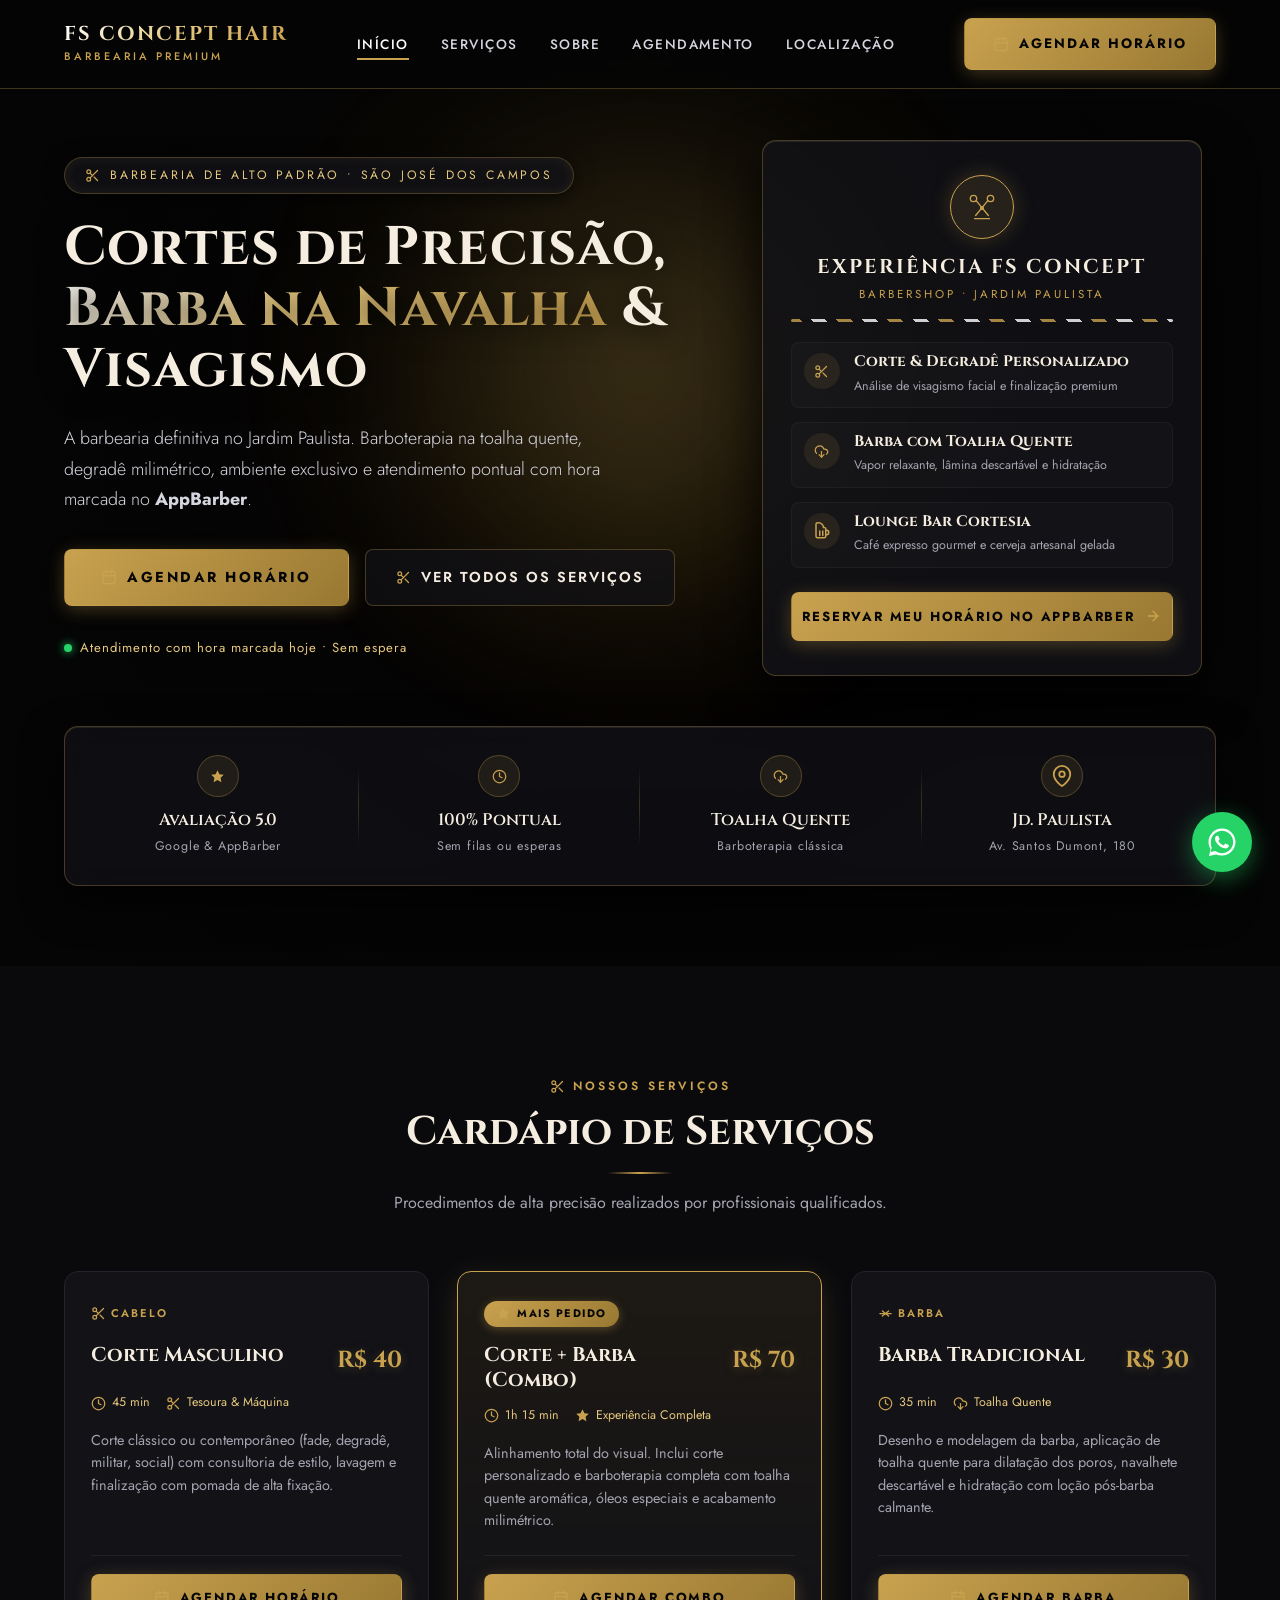
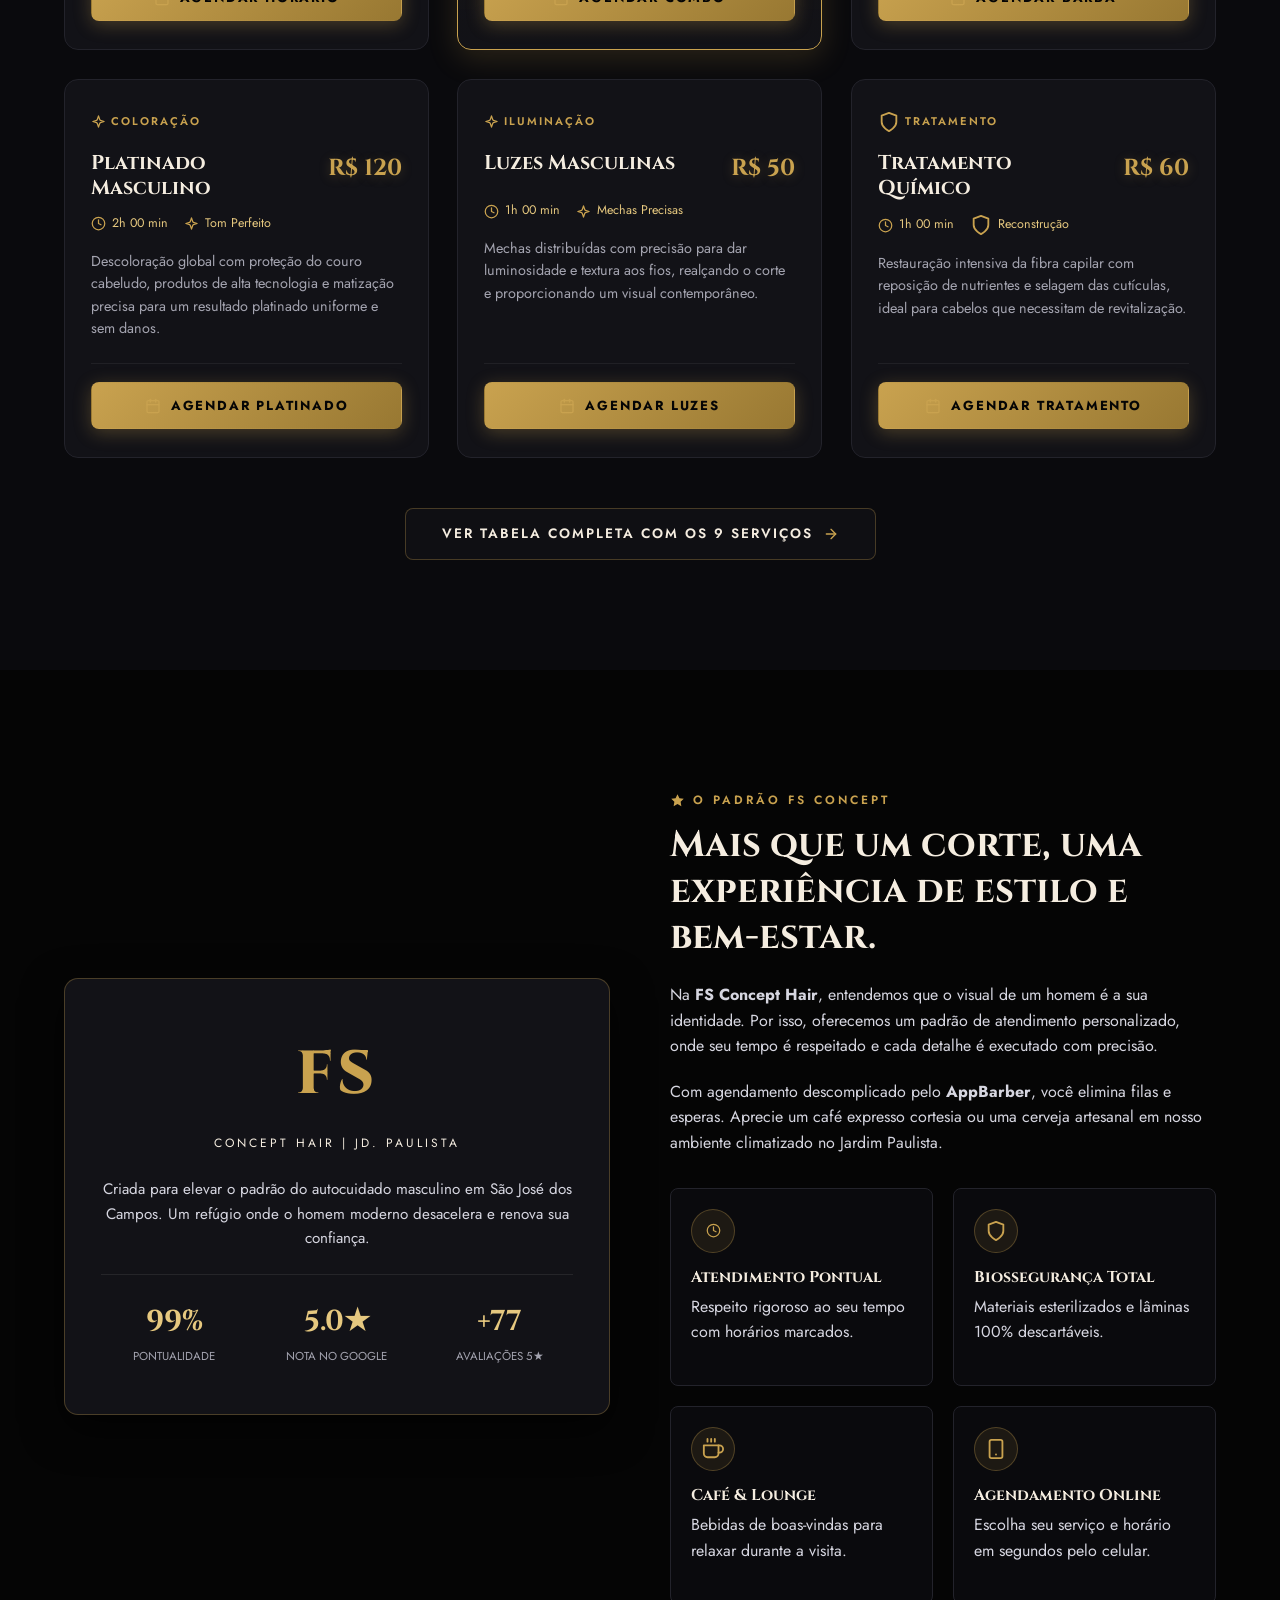
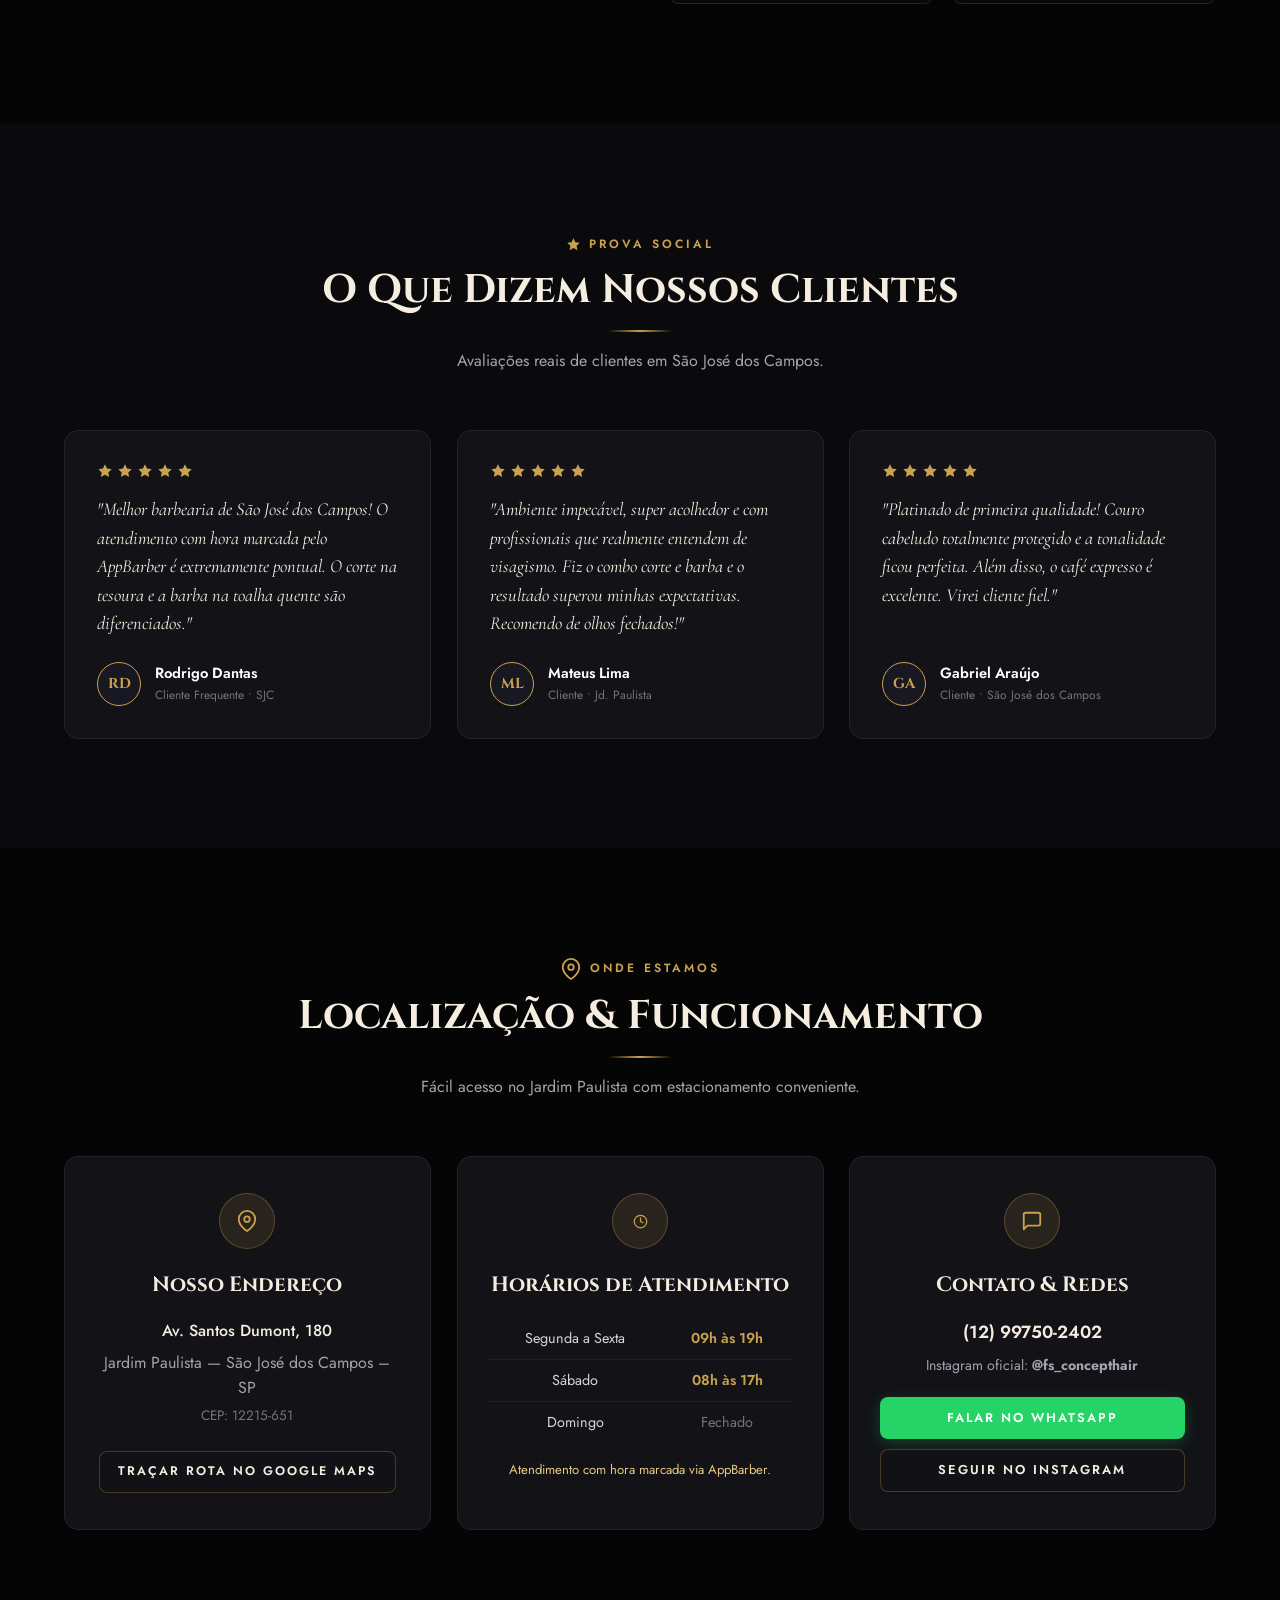
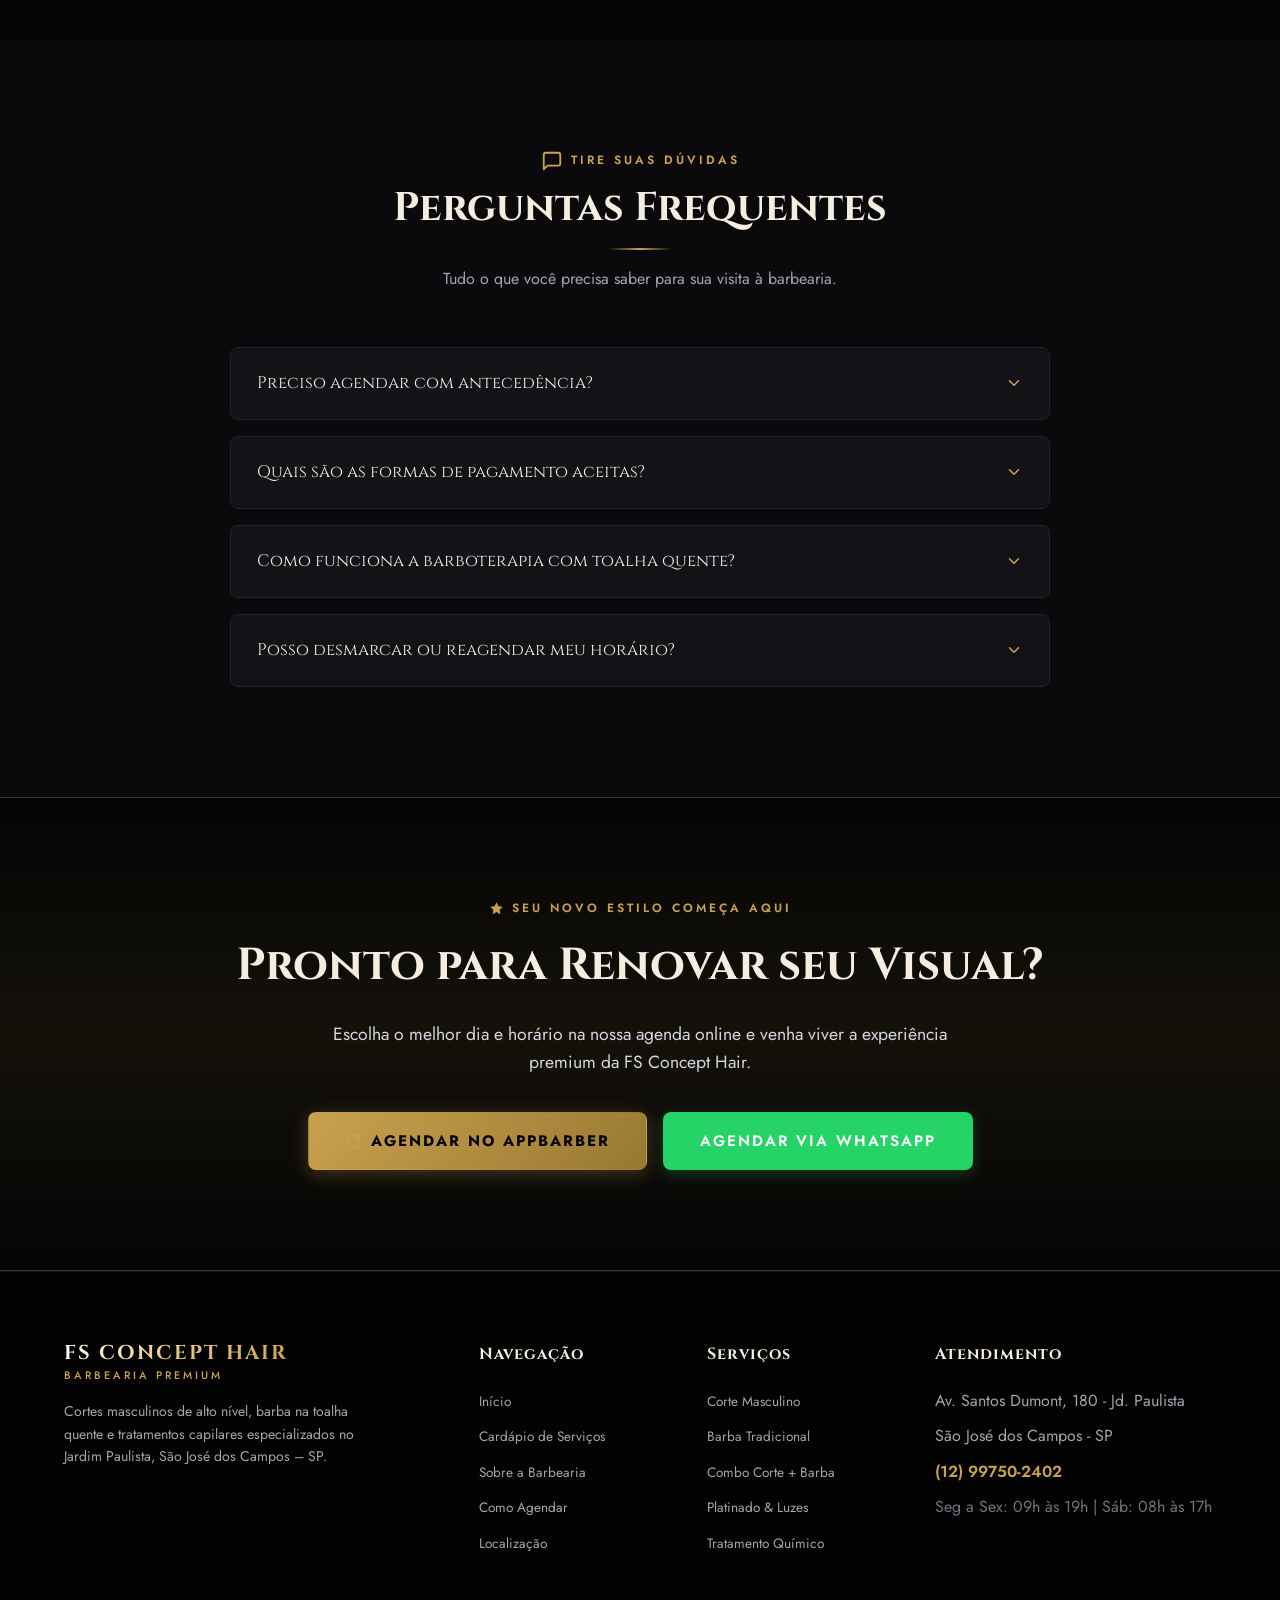
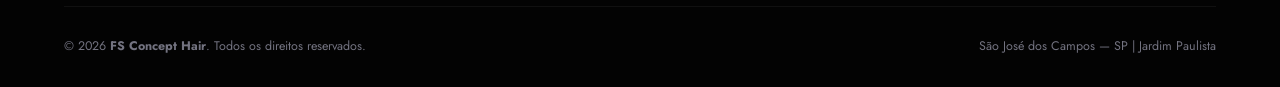
==== commit 7707e0b2: "Add files via upload" ====
--- a/index.html
+++ b/index.html
@@ -412,22 +412,21 @@
           <p style="color: var(--text-light); font-size: 0.95rem; margin-bottom: 24px;">
             Criada para elevar o padrão do autocuidado masculino em São José dos Campos. Um refúgio onde o homem moderno desacelera e renova sua confiança.
           </p>
-          <div class="about-box-stats">
+                    <div class="about-box-stats">
             <div>
-              <div class="stat-num count-up" data-target="100" data-suffix="%">0%</div>
+              <div class="stat-num count-up" data-target="100" data-suffix="%">100%</div>
               <div class="stat-label">Pontualidade</div>
             </div>
             <div>
-              <div class="stat-num count-up" data-target="5.0" data-decimal="true" data-suffix="★">0.0★</div>
-              <div class="stat-label">Avaliações</div>
+              <div class="stat-num count-up" data-target="5.0" data-decimal="true" data-suffix="★">5.0★</div>
+              <div class="stat-label">Nota no Google</div>
             </div>
             <div>
-              <div class="stat-num count-up" data-target="2000" data-prefix="+" data-suffix="">0</div>
-              <div class="stat-label">Clientes</div>
-            </div>
-          </div>
-        </div>
-
+              <div class="stat-num count-up" data-target="78" data-prefix="+" data-suffix="">+78</div>
+              <div class="stat-label">Avaliações 5★</div>
+            </div>
+          </div>
+        </div>
         <div class="about-text reveal reveal-right delay-2">
           <span class="section-tag"><svg class="icon-svg filled" viewBox="0 0 24 24" width="15" height="15"><polygon points="12 2 15.09 8.26 22 9.27 17 14.14 18.18 21.02 12 17.77 5.82 21.02 7 14.14 2 9.27 8.91 8.26 12 2"></polygon></svg> O Padrão FS Concept</span>
           <h2>Mais que um corte, uma experiência de estilo e bem-estar.</h2>
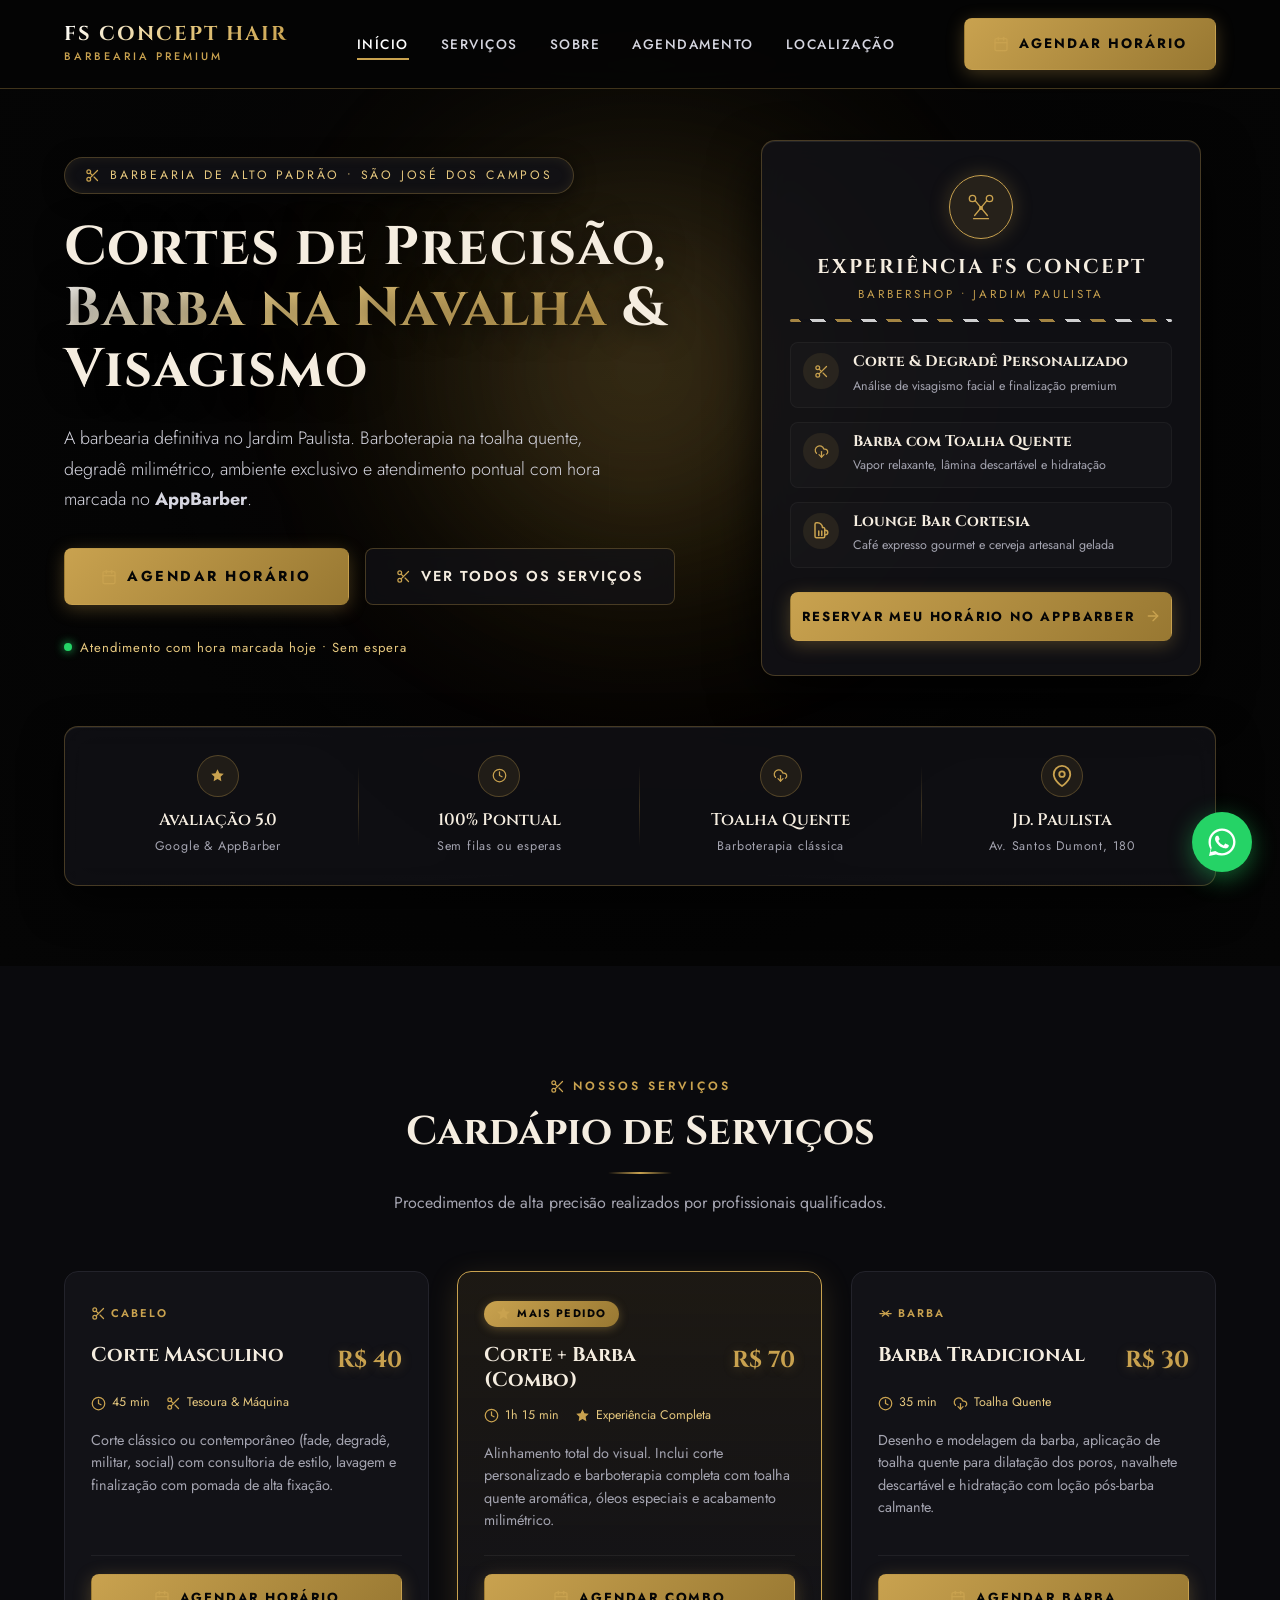
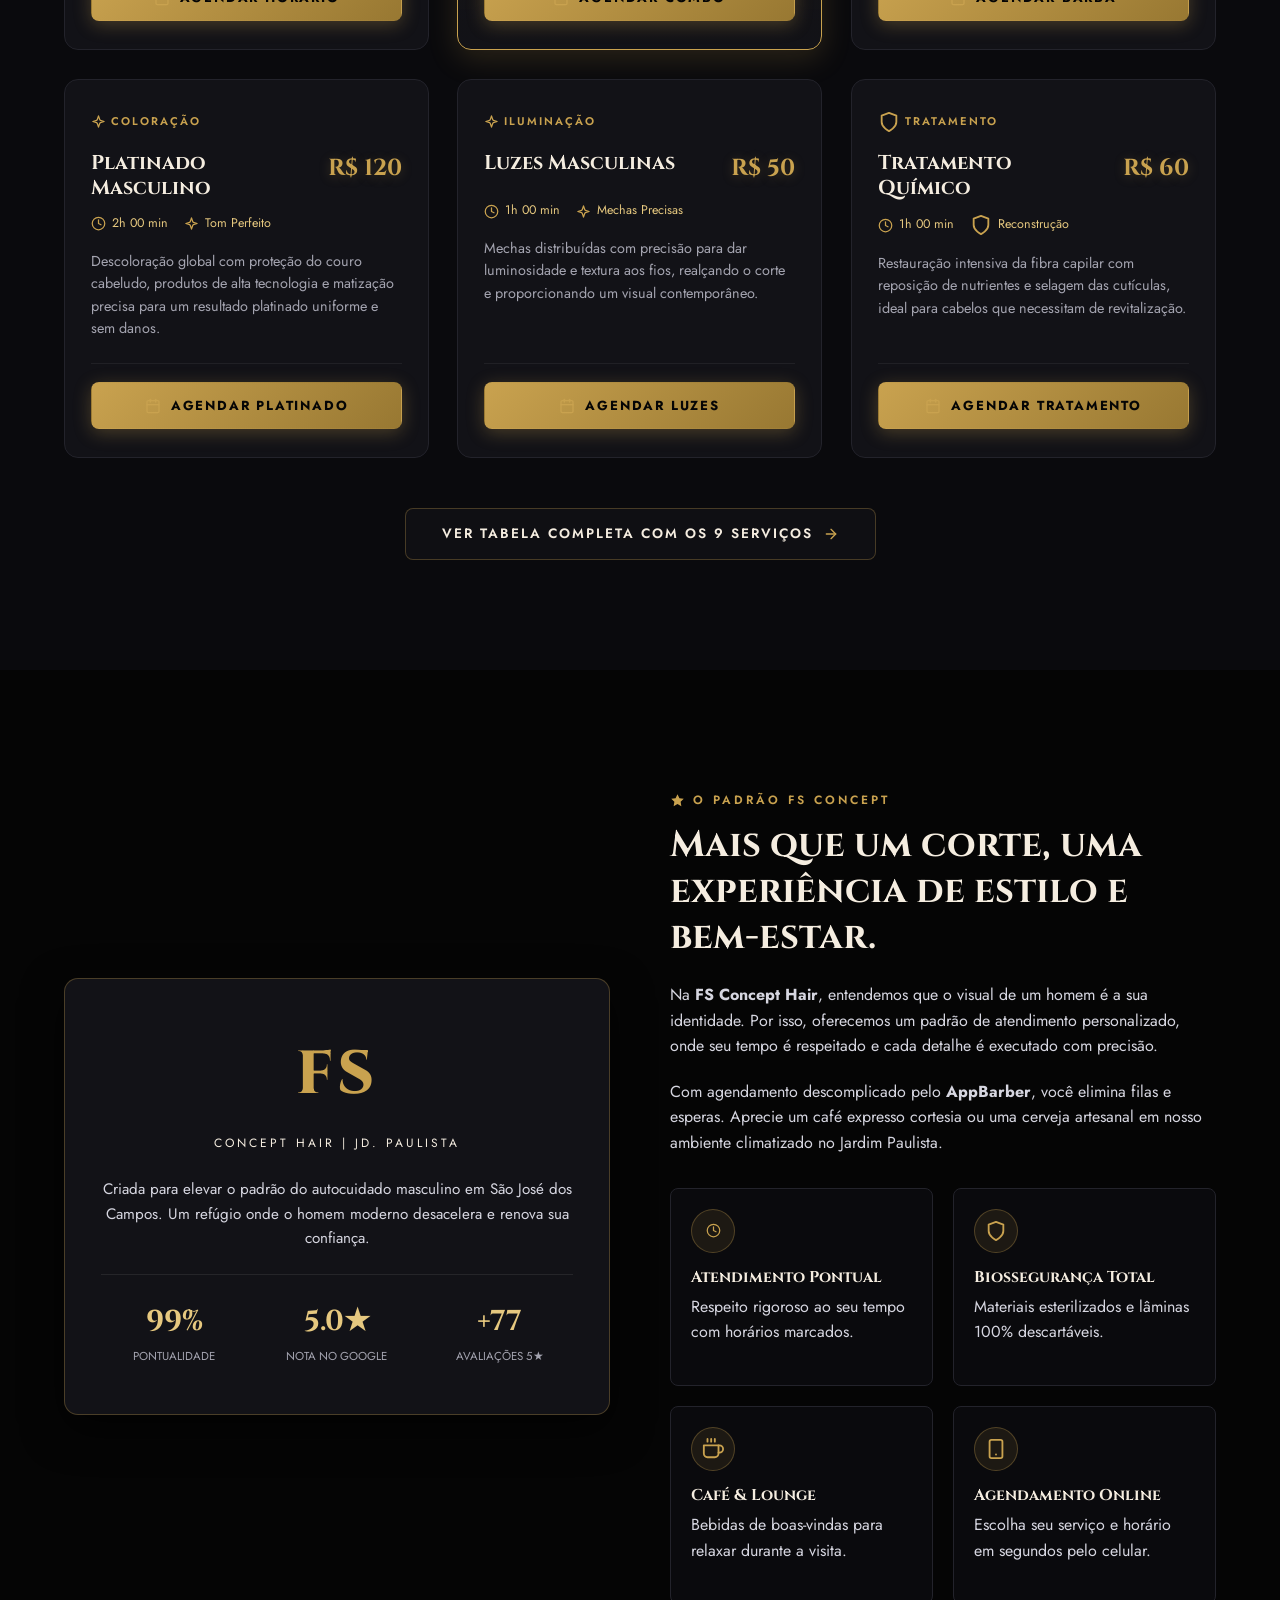
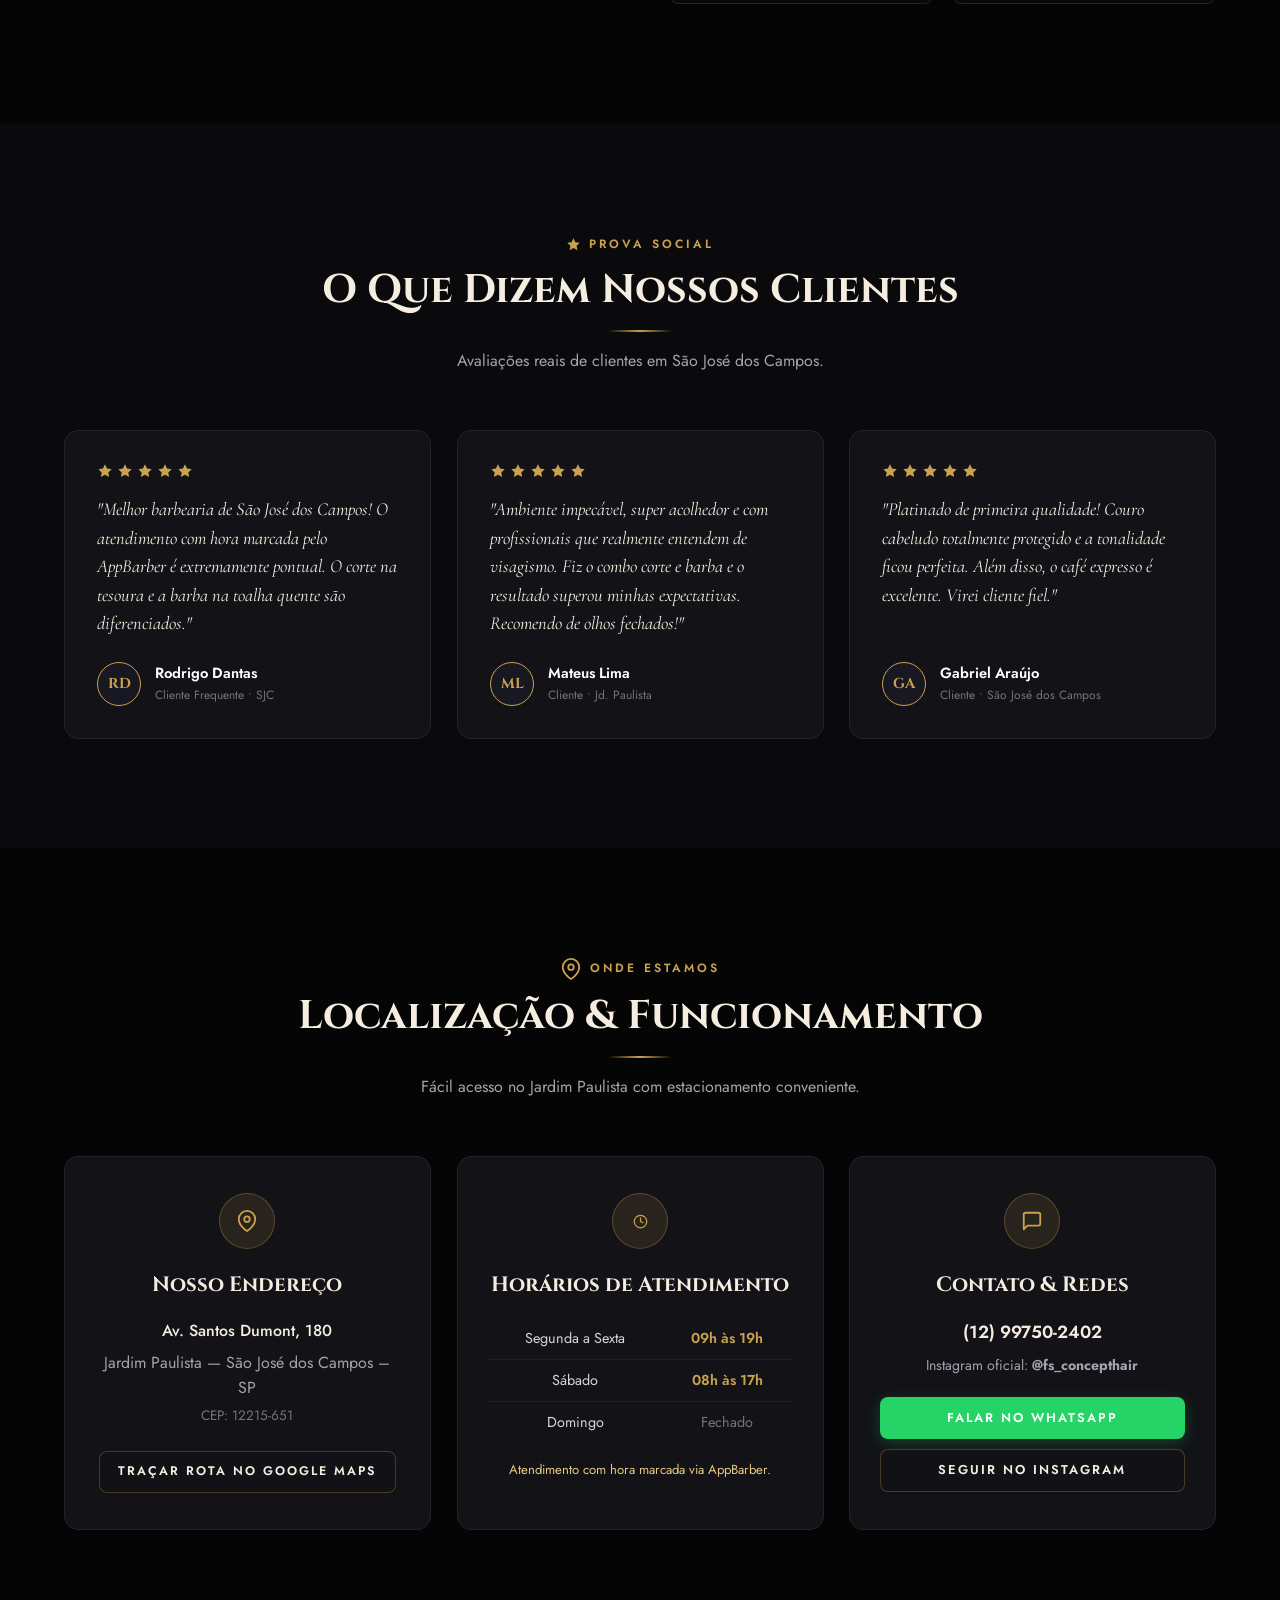
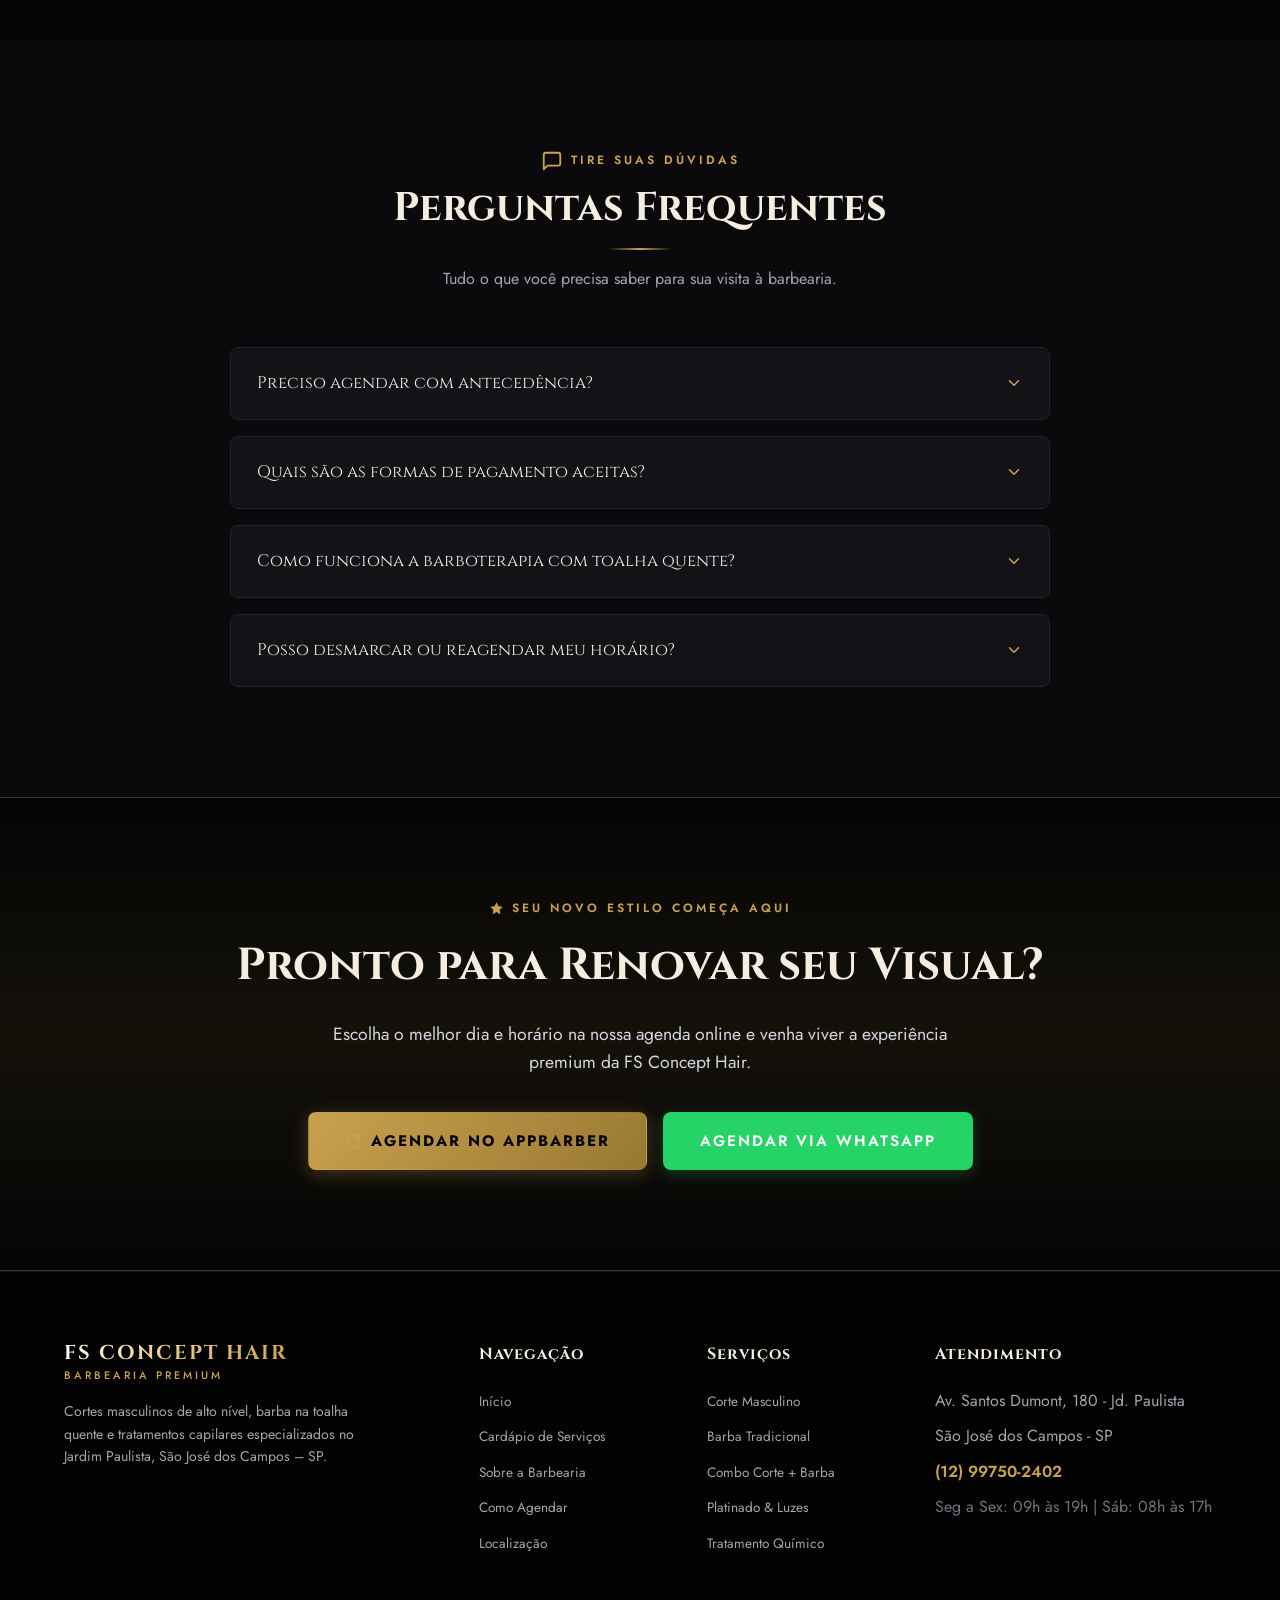
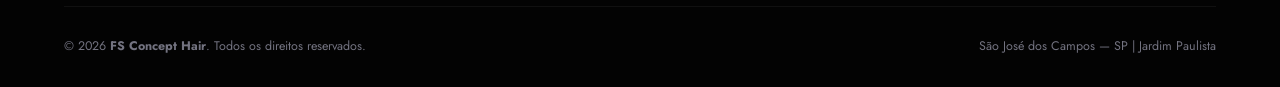
==== commit 33d1a287: "Add files via upload" ====
--- a/index.html
+++ b/index.html
@@ -105,7 +105,7 @@
       <div class="hero-grid">
         
         <!-- Coluna da Esquerda: Chamada Marcante da Barbearia -->
-        <div class="hero-text-col reveal reveal-left">
+        <div class="hero-text-col">
           <div class="barber-crest-badge">
             <svg class="icon-svg" viewBox="0 0 24 24" width="15" height="15" fill="none" stroke="currentColor" stroke-width="2" stroke-linecap="round" stroke-linejoin="round"><circle cx="6" cy="6" r="3"></circle><circle cx="6" cy="18" r="3"></circle><line x1="20" y1="4" x2="8.12" y2="15.88"></line><line x1="14.47" y1="14.48" x2="20" y2="20"></line><line x1="8.12" y1="8.12" x2="12" y2="12"></line></svg>
             <span>Barbearia de Alto Padrão • São José dos Campos</span>
@@ -136,7 +136,7 @@
         </div>
 
         <!-- Coluna da Direita: Vitrine Visual Emblema de Barbearia -->
-        <div class="hero-showcase-col reveal reveal-right delay-2">
+        <div class="hero-showcase-col">
           <div class="barber-showcase-card">
             <div class="showcase-header">
               <div class="barber-tools-emblem">
@@ -195,7 +195,7 @@
       </div>
 
       <!-- PAINEL DE PILARES DE CONFIANÇA INFERIOR DO HERO -->
-      <div class="hero-trust-bar reveal reveal-scale delay-3">
+      <div class="hero-trust-bar">
         <div class="trust-item">
           <div class="trust-icon-box">
             <svg class="icon-svg filled" viewBox="0 0 24 24" width="15" height="15"><polygon points="12 2 15.09 8.26 22 9.27 17 14.14 18.18 21.02 12 17.77 5.82 21.02 7 14.14 2 9.27 8.91 8.26 12 2"></polygon></svg>
--- a/style.css
+++ b/style.css
@@ -1453,26 +1453,570 @@
 }
 
 /* ── RESPONSIVIDADE ── */
+
+/* ==========================================================================
+   AJUSTES ESPECÍFICOS DE RESPONSIVIDADE E ORDEM MOBILE (SMARTPHONES E TABLETS)
+   ========================================================================== */
+
+/* Prevenção rigorosa de scroll horizontal e quebra de layout no mobile */
+html, body {
+  max-width: 100%;
+  overflow-x: hidden !important;
+}
+
+/* ==========================================================================
+   RESPONSIVIDADE E ORDENAÇÃO MOBILE BULLETPROOF (100% OTIMIZADO)
+   Garante ordem lógica de leitura, zero overflow lateral e proporções perfeitas
+   ========================================================================== */
+
+html, body {
+  width: 100%;
+  max-width: 100vw;
+  overflow-x: hidden !important;
+  position: relative;
+}
+
+/* Em telas de tablet e celular: */
 @media (max-width: 992px) {
-  .hero-grid { grid-template-columns: 1fr; gap: 40px; text-align: center; }
-  .hero-text-col { text-align: center; }
-  .hero-description { margin-left: auto; margin-right: auto; }
-  .hero-actions { justify-content: center; }
-  .hero-trust-bar { grid-template-columns: repeat(2, 1fr); gap: 20px; }
-  .trust-item:nth-child(2)::after { display: none; }
-  .about-grid { grid-template-columns: 1fr; gap: 40px; }
-  .footer-grid { grid-template-columns: 1fr 1fr; gap: 30px; }
-}
-
+  /* HERO IMEDIATAMENTE VISÍVEL: Sem delay ou deslocamento que cause tela torta */
+  .hero .reveal,
+  .hero .reveal-left,
+  .hero .reveal-right,
+  .hero .reveal-scale {
+    opacity: 1 !important;
+    transform: none !important;
+    transition: none !important;
+  }
+
+  .reveal.reveal-left,
+  .reveal.reveal-right {
+    transform: translateY(20px) !important;
+  }
+
+  /* Grid do Hero em Coluna Única */
+  .hero-grid {
+    display: flex;
+    flex-direction: column;
+    gap: 36px;
+    text-align: center;
+  }
+
+  .hero-text-col {
+    display: flex;
+    flex-direction: column;
+    align-items: center;
+    text-align: center;
+  }
+
+  .hero-description {
+    margin-left: auto;
+    margin-right: auto;
+  }
+
+  /* ORDEM RIGOROSA NA SEÇÃO SOBRE:
+     1. Texto institucional e pilares primeiro (order: 1)
+     2. Card preto de estatísticas e monograma depois (order: 2) */
+  .about-grid {
+    display: flex;
+    flex-direction: column;
+    gap: 36px;
+  }
+
+  .about-text {
+    order: 1 !important;
+    text-align: center;
+  }
+
+  .about-experience-box {
+    order: 2 !important;
+    width: 100%;
+    max-width: 480px;
+    margin: 0 auto;
+  }
+
+  .about-features {
+    text-align: left;
+  }
+
+  .footer-grid {
+    grid-template-columns: 1fr 1fr;
+    gap: 30px;
+  }
+}
+
+/* Em smartphones (≤ 768px): */
 @media (max-width: 768px) {
-  .nav-menu, .nav-actions .btn { display: none; }
-  .menu-toggle { display: block; }
-  .hero { padding: 130px 20px 70px; }
-  .hero-title { font-size: 2.3rem; }
-  .hero-description { font-size: 1rem; }
-  .hero-trust-bar { grid-template-columns: 1fr; gap: 16px; }
-  .trust-item::after { display: none !important; }
-  .section-title { font-size: 2rem; }
-  .footer-grid { grid-template-columns: 1fr; }
-  .footer-bottom { flex-direction: column; text-align: center; }
-}
+  .container {
+    padding: 0 16px;
+    max-width: 100%;
+  }
+
+  /* ── CABEÇALHO MOBILE ── */
+  .nav {
+    padding: 12px 0;
+  }
+
+  .nav-container {
+    padding: 0 16px;
+  }
+
+  .brand-logo {
+    gap: 10px;
+    max-width: calc(100% - 50px);
+  }
+
+  .logo-img {
+    height: 36px;
+    width: auto;
+  }
+
+  .brand-name {
+    font-size: 1.02rem;
+    letter-spacing: 1px;
+    white-space: nowrap;
+    overflow: hidden;
+    text-overflow: ellipsis;
+  }
+
+  .brand-sub {
+    font-size: 0.6rem;
+    letter-spacing: 2px;
+  }
+
+  .nav-menu, .nav-actions .btn {
+    display: none !important;
+  }
+
+  .menu-toggle {
+    display: flex;
+    align-items: center;
+    justify-content: center;
+    width: 40px;
+    height: 40px;
+    padding: 0;
+    flex-shrink: 0;
+  }
+
+  .mobile-nav {
+    top: 64px;
+    padding: 18px 16px 24px;
+    box-shadow: 0 20px 40px rgba(0, 0, 0, 0.95);
+  }
+
+  .mobile-nav a {
+    padding: 11px 0;
+    font-size: 0.92rem;
+  }
+
+  /* ── HERO MOBILE ── */
+  .hero {
+    padding: 100px 16px 50px;
+    min-height: auto;
+  }
+
+  .barber-crest-badge {
+    font-size: 0.65rem;
+    letter-spacing: 1.5px;
+    padding: 5px 12px;
+    margin-bottom: 16px;
+    text-align: center;
+  }
+
+  .hero-title {
+    font-size: 2.05rem;
+    line-height: 1.15;
+    margin-bottom: 14px;
+  }
+
+  .hero-description {
+    font-size: 0.95rem;
+    line-height: 1.6;
+    margin-bottom: 22px;
+  }
+
+  /* Botões em Coluna Perfeita 100% */
+  .hero-actions {
+    display: flex;
+    flex-direction: column;
+    width: 100%;
+    gap: 10px;
+    margin-bottom: 18px;
+  }
+
+  .hero-actions .btn {
+    width: 100%;
+    padding: 14px 18px;
+    font-size: 0.82rem;
+    letter-spacing: 1.5px;
+    justify-content: center;
+  }
+
+  .live-status {
+    font-size: 0.74rem;
+    justify-content: center;
+    margin-bottom: 10px;
+  }
+
+  /* Vitrine da Barbearia no Mobile */
+  .barber-showcase-card {
+    width: 100%;
+    max-width: 100%;
+    padding: 22px 16px;
+    margin: 0 auto;
+  }
+
+  .barber-tools-emblem {
+    width: 52px;
+    height: 52px;
+    margin-bottom: 10px;
+  }
+
+  .barber-tools-emblem svg {
+    width: 28px;
+    height: 28px;
+  }
+
+  .showcase-title {
+    font-size: 1.05rem;
+  }
+
+  .showcase-item {
+    padding: 8px 10px;
+    gap: 10px;
+  }
+
+  .showcase-icon-box {
+    width: 32px;
+    height: 32px;
+  }
+
+  .showcase-icon-box svg {
+    width: 15px;
+    height: 15px;
+  }
+
+  .showcase-text strong {
+    font-size: 0.85rem;
+  }
+
+  .showcase-text span {
+    font-size: 0.72rem;
+  }
+
+  .showcase-cta {
+    padding: 13px;
+    font-size: 0.78rem;
+  }
+
+  /* Trust Bar em Grid 2x2 Compacto */
+  .hero-trust-bar {
+    display: grid;
+    grid-template-columns: 1fr 1fr;
+    gap: 10px;
+    padding: 14px 10px;
+    margin-top: 28px;
+    width: 100%;
+  }
+
+  .trust-item {
+    padding: 6px 4px;
+  }
+
+  .trust-item::after {
+    display: none !important;
+  }
+
+  .trust-icon-box {
+    width: 34px;
+    height: 34px;
+    margin-bottom: 6px;
+  }
+
+  .trust-icon-box svg {
+    width: 15px;
+    height: 15px;
+  }
+
+  .trust-title {
+    font-size: 0.85rem;
+  }
+
+  .trust-desc {
+    font-size: 0.68rem;
+  }
+
+  /* ── SEÇÃO SERVIÇOS MOBILE ── */
+  .services-section {
+    padding: 60px 0;
+  }
+
+  .section-header {
+    margin-bottom: 32px;
+  }
+
+  .section-tag {
+    font-size: 0.68rem;
+    letter-spacing: 2px;
+  }
+
+  .section-title {
+    font-size: 1.85rem;
+    line-height: 1.2;
+  }
+
+  .section-subtitle {
+    font-size: 0.88rem;
+  }
+
+  /* Carrossel Horizontal de Filtros */
+  .services-filter {
+    display: flex;
+    flex-wrap: nowrap;
+    overflow-x: auto;
+    justify-content: flex-start;
+    padding: 4px 16px 12px;
+    margin: 0 -16px 24px;
+    -webkit-overflow-scrolling: touch;
+    scrollbar-width: none;
+  }
+
+  .services-filter::-webkit-scrollbar {
+    display: none;
+  }
+
+  .filter-btn {
+    flex-shrink: 0;
+    padding: 8px 14px;
+    font-size: 0.74rem;
+    letter-spacing: 1px;
+  }
+
+  .services-grid {
+    grid-template-columns: 1fr;
+    gap: 18px;
+  }
+
+  .service-card {
+    padding: 20px 16px;
+  }
+
+  .service-header {
+    gap: 10px;
+    margin-bottom: 10px;
+  }
+
+  .service-name {
+    font-size: 1.15rem;
+  }
+
+  .service-price {
+    font-size: 1.35rem;
+  }
+
+  .service-meta {
+    gap: 12px;
+    margin-bottom: 12px;
+  }
+
+  .meta-item {
+    font-size: 0.74rem;
+  }
+
+  .service-desc {
+    font-size: 0.85rem;
+    margin-bottom: 16px;
+    line-height: 1.5;
+  }
+
+  .service-btn {
+    padding: 12px;
+    font-size: 0.8rem;
+  }
+
+  /* ── SEÇÃO SOBRE MOBILE ── */
+  .about-section {
+    padding: 60px 0;
+  }
+
+  .about-text h2 {
+    font-size: 1.8rem;
+    margin-bottom: 16px;
+  }
+
+  .about-text p {
+    font-size: 0.92rem;
+    margin-bottom: 16px;
+  }
+
+  .about-features {
+    grid-template-columns: 1fr;
+    gap: 10px;
+  }
+
+  .feature-card {
+    padding: 16px;
+  }
+
+  .about-experience-box {
+    padding: 28px 16px;
+  }
+
+  .about-monogram {
+    font-size: 3rem;
+  }
+
+  .about-box-tag {
+    font-size: 0.7rem;
+    letter-spacing: 2px;
+  }
+
+  .about-box-stats {
+    gap: 10px;
+    padding-top: 18px;
+  }
+
+  .stat-num {
+    font-size: 1.5rem;
+  }
+
+  .stat-label {
+    font-size: 0.65rem;
+  }
+
+  /* ── DEPOIMENTOS MOBILE ── */
+  .testimonials-section {
+    padding: 60px 0;
+  }
+
+  .testimonials-grid {
+    grid-template-columns: 1fr;
+    gap: 16px;
+  }
+
+  .testimonial-card {
+    padding: 22px 18px;
+  }
+
+  .testimonial-quote {
+    font-size: 0.98rem;
+    margin-bottom: 16px;
+  }
+
+  /* ── LOCALIZAÇÃO MOBILE ── */
+  .location-section {
+    padding: 60px 0;
+  }
+
+  .location-grid {
+    grid-template-columns: 1fr;
+    gap: 16px;
+  }
+
+  .info-card {
+    padding: 26px 18px;
+  }
+
+  .info-card h3 {
+    font-size: 1.18rem;
+  }
+
+  /* ── FAQ MOBILE ── */
+  .faq-section {
+    padding: 60px 0;
+  }
+
+  .faq-question {
+    padding: 18px 16px;
+    font-size: 0.92rem;
+  }
+
+  .faq-answer {
+    padding: 0 16px;
+    font-size: 0.86rem;
+  }
+
+  .faq-item.active .faq-answer {
+    padding-bottom: 18px;
+  }
+
+  /* ── CTA BANNER MOBILE ── */
+  .cta-banner {
+    padding: 60px 16px;
+  }
+
+  .cta-banner h2 {
+    font-size: 2rem;
+    margin-bottom: 12px;
+  }
+
+  .cta-banner p {
+    font-size: 0.92rem;
+    margin-bottom: 22px;
+  }
+
+  .cta-banner .btn {
+    width: 100%;
+    padding: 14px;
+    font-size: 0.85rem;
+  }
+
+  /* ── RODAPÉ MOBILE ── */
+  .footer {
+    padding: 48px 0 20px;
+  }
+
+  .footer-grid {
+    grid-template-columns: 1fr;
+    gap: 24px;
+    text-align: center;
+  }
+
+  .footer-brand p {
+    margin-left: auto;
+    margin-right: auto;
+    font-size: 0.84rem;
+  }
+
+  .brand-logo {
+    justify-content: center;
+  }
+
+  .footer-bottom {
+    flex-direction: column;
+    text-align: center;
+    gap: 8px;
+    font-size: 0.74rem;
+  }
+
+  /* ── WHATSAPP FLUTUANTE MOBILE ── */
+  .whatsapp-float {
+    bottom: 18px;
+    right: 18px;
+    width: 52px;
+    height: 52px;
+  }
+
+  .whatsapp-float svg {
+    width: 26px;
+    height: 26px;
+  }
+}
+
+@media (max-width: 480px) {
+  .hero-title {
+    font-size: 1.9rem;
+  }
+
+  .hero-trust-bar {
+    grid-template-columns: 1fr 1fr;
+    gap: 8px;
+  }
+
+  .trust-title {
+    font-size: 0.82rem;
+  }
+
+  .trust-desc {
+    font-size: 0.65rem;
+  }
+}
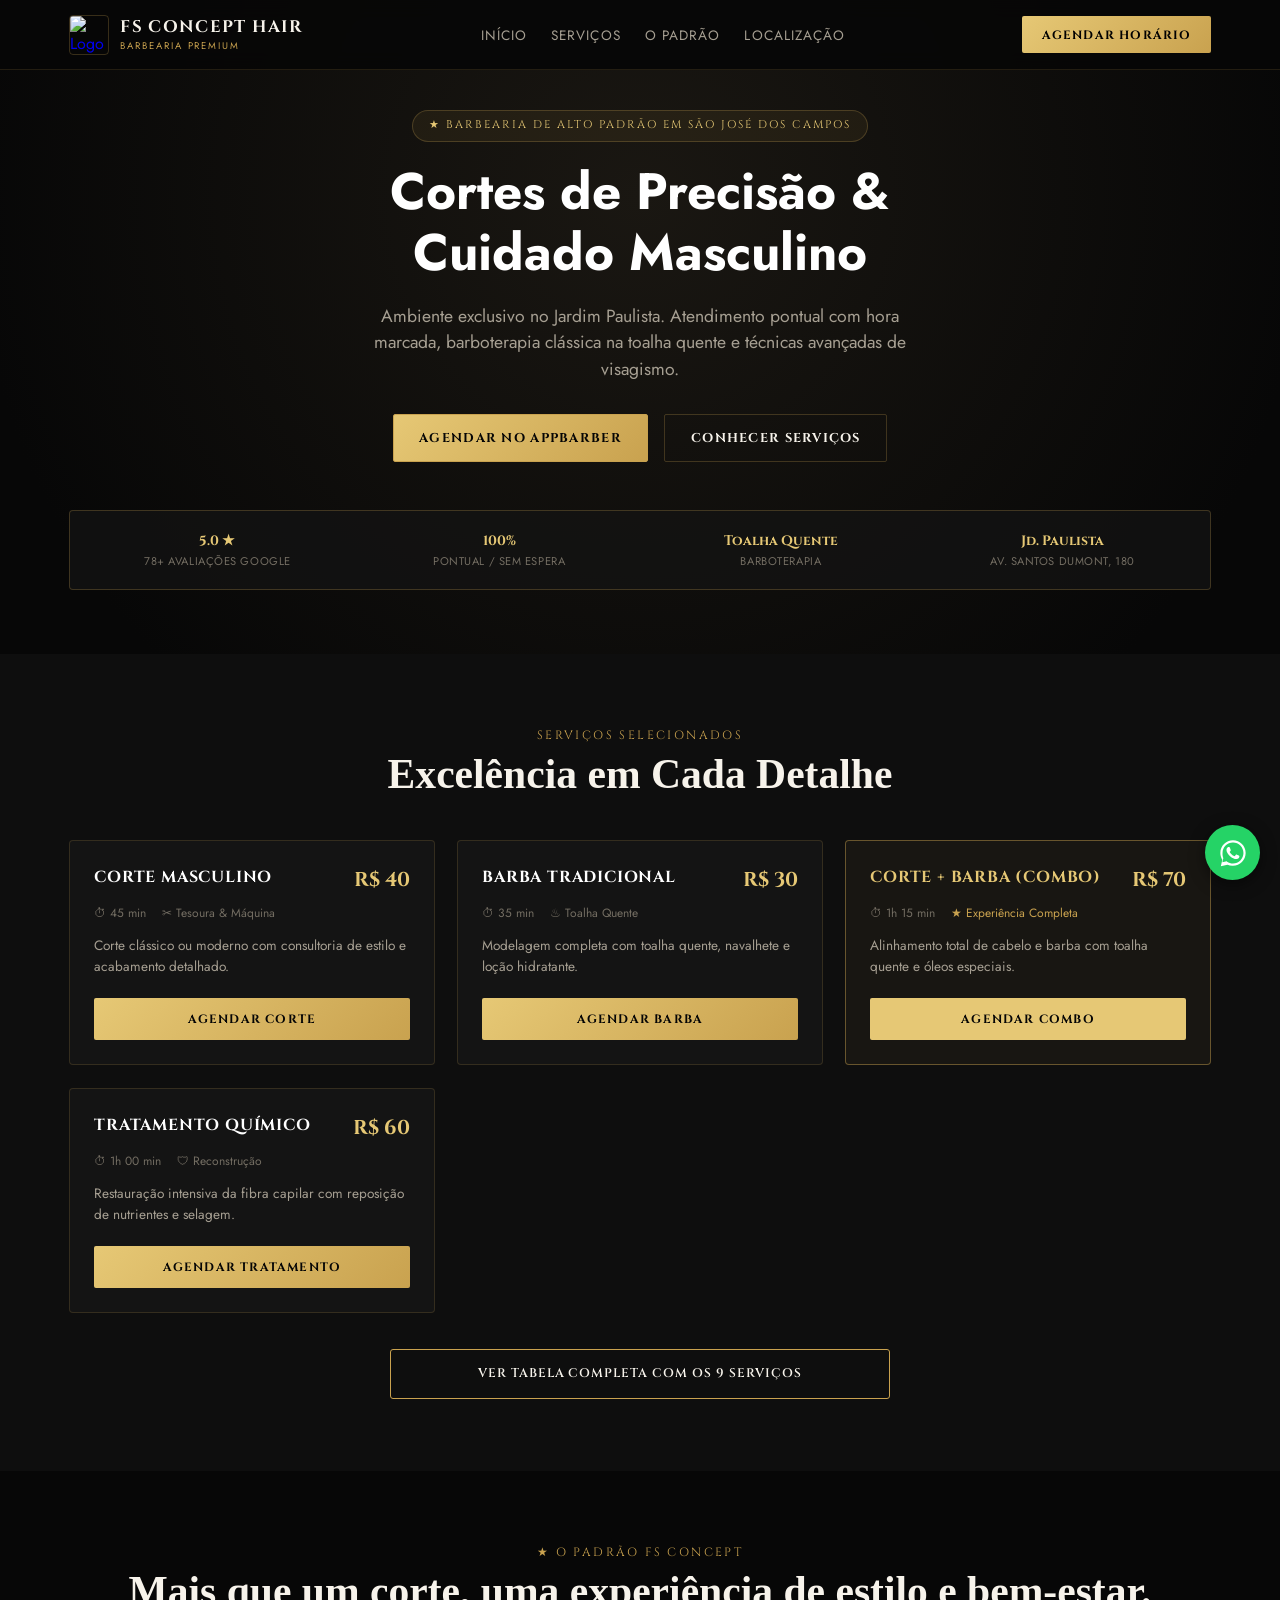
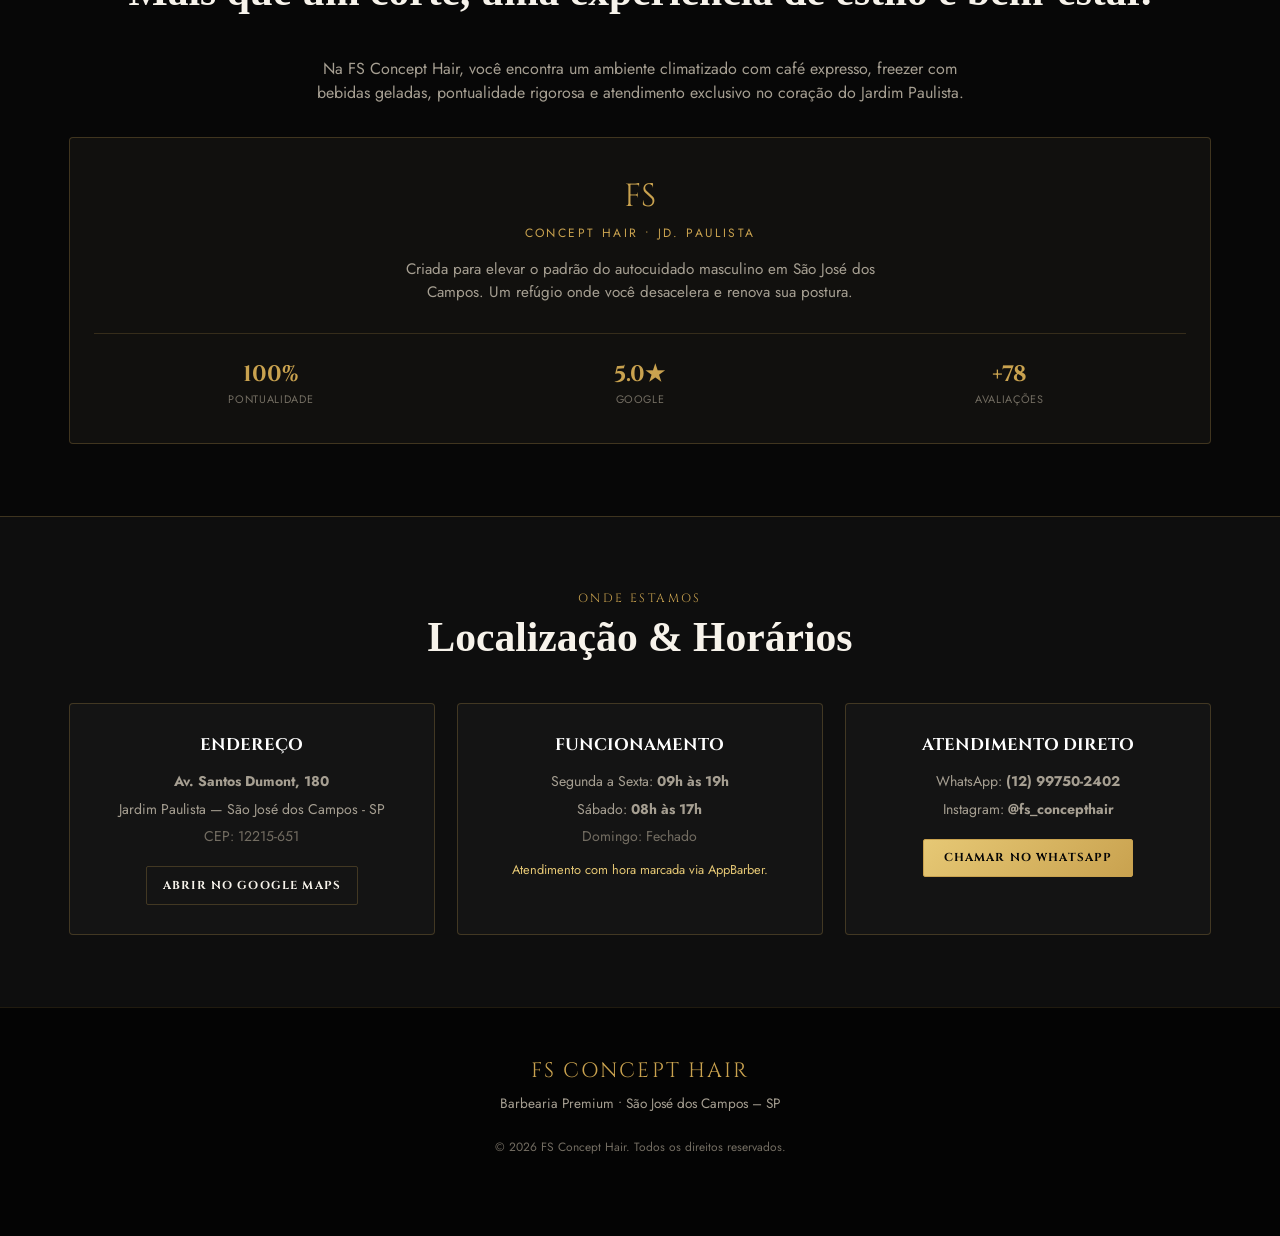
==== commit 009405e9: "FS Concept Hair" ====
--- a/index.html
+++ b/index.html
@@ -2,781 +2,791 @@
 <html lang="pt-BR">
 <head>
   <meta charset="UTF-8" />
-  <meta name="viewport" content="width=device-width, initial-scale=1.0" />
-  <title>FS Concept Hair | Barbearia Premium em São José dos Campos - SP</title>
-  <meta name="description" content="Barbearia premium em São José dos Campos no Jardim Paulista. Cortes masculinos de precisão, barba na navalha com toalha quente, visagismo e atendimento pontual no AppBarber." />
-  <meta name="keywords" content="barbearia são josé dos campos, corte masculino sjc, barba tradicional, barbearia jardim paulista, fs concept hair" />
-
-  <!-- Open Graph -->
-  <meta property="og:type" content="website" />
-  <meta property="og:title" content="FS Concept Hair | Barbearia Premium" />
-  <meta property="og:description" content="Excelência em cada detalhe. Cortes clássicos e modernos, barba alinhada e tratamentos capilares masculinos de alto nível no Jardim Paulista." />
-  <meta property="og:image" content="logo.png" />
+  <meta name="viewport" content="width=device-width, initial-scale=1.0, maximum-scale=1.0, user-scalable=no" />
+  <title>FS Concept Hair | Barbearia Premium</title>
 
   <!-- Google Fonts -->
   <link rel="preconnect" href="https://fonts.googleapis.com" />
   <link rel="preconnect" href="https://fonts.gstatic.com" crossorigin />
   <link href="https://fonts.googleapis.com/css2?family=Cinzel:wght@500;600;700;800&family=Cormorant+Garamond:ital,wght@0,400;0,600;1,400&family=Jost:wght@300;400;500;600&display=swap" rel="stylesheet" />
 
-  <!-- Estilo Global com Animações -->
-  <link rel="stylesheet" href="style.css" />
-
-  <!-- Schema.org -->
-  <script type="application/ld+json">
-  {
-    "@context": "https://schema.org",
-    "@type": "BarberShop",
-    "name": "FS Concept Hair",
-    "image": "logo.png",
-    "telephone": "+5512997502402",
-    "url": "https://sites.appbarber.com.br/fsconcepthair-b2eq",
-    "address": {
-      "@type": "PostalAddress",
-      "streetAddress": "Av. Santos Dumont, 180",
-      "addressLocality": "São José dos Campos",
-      "addressRegion": "SP",
-      "postalCode": "12215-651",
-      "addressCountry": "BR"
-    }
-  }
-  </script>
+  <style>
+    :root {
+      --bg: #070707;
+      --bg-surface: #0e0e0e;
+      --bg-card: #141414;
+      --gold-light: #e6c875;
+      --gold: #c9a24f;
+      --gold-dark: #8c6d29;
+      --gold-border: rgba(201, 162, 79, 0.25);
+      --text: #f7f3eb;
+      --text-muted: #a69f92;
+      --text-dim: #736d62;
+      --whatsapp: #25d366;
+      --font-display: 'Cinzel', serif;
+      --font-accent: 'Cormorant Garamond', serif;
+      --font-body: 'Jost', sans-serif;
+    }
+
+    /* Reset global anti-quebra */
+    *, *::before, *::after {
+      box-sizing: border-box;
+      margin: 0;
+      padding: 0;
+    }
+
+    html, body {
+      max-width: 100vw;
+      overflow-x: hidden; /* Trava qualquer vazamento lateral */
+      background-color: var(--bg);
+      color: var(--text);
+      font-family: var(--font-body);
+      line-height: 1.5;
+      -webkit-font-smoothing: antialiased;
+    }
+
+    .container {
+      width: 100%;
+      max-width: 1180px;
+      padding: 0 1.2rem;
+      margin: 0 auto;
+    }
+
+    /* Header */
+    header {
+      position: fixed;
+      top: 0;
+      left: 0;
+      right: 0;
+      background: rgba(7, 7, 7, 0.92);
+      backdrop-filter: blur(10px);
+      -webkit-backdrop-filter: blur(10px);
+      z-index: 1000;
+      border-bottom: 1px solid rgba(201, 162, 79, 0.15);
+      height: 70px;
+      display: flex;
+      align-items: center;
+    }
+
+    .navbar {
+      display: flex;
+      justify-content: space-between;
+      align-items: center;
+      width: 100%;
+    }
+
+    .brand-logo {
+      display: flex;
+      align-items: center;
+      gap: 0.7rem;
+      text-decoration: none;
+    }
+
+    .brand-logo img {
+      width: 40px;
+      height: 40px;
+      object-fit: contain;
+      border-radius: 4px;
+      border: 1px solid var(--gold-border);
+    }
+
+    .brand-text-main {
+      font-family: var(--font-display);
+      font-size: 1.05rem;
+      font-weight: 700;
+      color: var(--text);
+      letter-spacing: 0.08em;
+      line-height: 1.1;
+    }
+
+    .brand-text-sub {
+      font-size: 0.6rem;
+      letter-spacing: 0.2em;
+      text-transform: uppercase;
+      color: var(--gold);
+      display: block;
+    }
+
+    .nav-links {
+      display: flex;
+      list-style: none;
+      gap: 1.5rem;
+    }
+
+    .nav-links a {
+      text-decoration: none;
+      color: var(--text-muted);
+      font-size: 0.85rem;
+      letter-spacing: 0.08em;
+      text-transform: uppercase;
+      transition: color 0.2s ease;
+    }
+
+    .nav-links a:hover {
+      color: var(--gold-light);
+    }
+
+    .nav-cta-btn {
+      display: inline-block;
+      padding: 0.6rem 1.2rem;
+      background: linear-gradient(135deg, var(--gold-light), var(--gold));
+      color: #000;
+      font-family: var(--font-display);
+      font-size: 0.75rem;
+      font-weight: 700;
+      letter-spacing: 0.1em;
+      text-transform: uppercase;
+      text-decoration: none;
+      border-radius: 2px;
+    }
+
+    .mobile-btn {
+      display: none;
+      background: transparent;
+      border: 1px solid var(--gold-border);
+      color: var(--gold);
+      padding: 0.4rem 0.7rem;
+      font-size: 1.1rem;
+      border-radius: 4px;
+      cursor: pointer;
+    }
+
+    /* Hero */
+    .hero {
+      padding: 110px 0 4rem;
+      background: radial-gradient(circle at 50% 30%, #1a1712 0%, #070707 85%);
+      text-align: center;
+      position: relative;
+    }
+
+    .badge-barber {
+      display: inline-flex;
+      align-items: center;
+      gap: 0.4rem;
+      padding: 0.4rem 1rem;
+      background: rgba(201, 162, 79, 0.08);
+      border: 1px solid var(--gold-border);
+      border-radius: 50px;
+      font-size: 0.7rem;
+      font-family: var(--font-display);
+      letter-spacing: 0.18em;
+      text-transform: uppercase;
+      color: var(--gold-light);
+      margin-bottom: 1.2rem;
+    }
+
+    .hero-title {
+      font-size: clamp(1.9rem, 5.5vw, 3.2rem);
+      line-height: 1.2;
+      font-weight: 700;
+      margin-bottom: 1.2rem;
+      color: #fff;
+    }
+
+    .hero-desc {
+      color: var(--text-muted);
+      font-size: clamp(0.95rem, 2.5vw, 1.1rem);
+      max-width: 600px;
+      margin: 0 auto 2rem;
+      padding: 0 0.5rem;
+    }
+
+    .hero-buttons {
+      display: flex;
+      justify-content: center;
+      gap: 1rem;
+      flex-wrap: wrap;
+      margin-bottom: 3rem;
+    }
+
+    .btn-main {
+      display: inline-flex;
+      align-items: center;
+      justify-content: center;
+      padding: 0.85rem 1.6rem;
+      font-family: var(--font-display);
+      font-size: 0.8rem;
+      font-weight: 700;
+      letter-spacing: 0.1em;
+      text-transform: uppercase;
+      text-decoration: none;
+      border-radius: 2px;
+      min-width: 220px;
+    }
+
+    .btn-gold {
+      background: linear-gradient(135deg, var(--gold-light), var(--gold));
+      color: #050505;
+      border: 1px solid var(--gold);
+    }
+
+    .btn-outline {
+      background: transparent;
+      color: var(--text);
+      border: 1px solid var(--gold-border);
+    }
+
+    /* Trust Bar */
+    .trust-bar {
+      display: grid;
+      grid-template-columns: repeat(4, 1fr);
+      gap: 0.8rem;
+      background: rgba(20, 20, 20, 0.7);
+      border: 1px solid var(--gold-border);
+      border-radius: 4px;
+      padding: 1.2rem 0.8rem;
+      margin-top: 1rem;
+    }
+
+    .trust-item h4 {
+      font-size: 0.85rem;
+      color: var(--gold-light);
+      margin-bottom: 0.1rem;
+      font-family: var(--font-display);
+    }
+
+    .trust-item p {
+      font-size: 0.7rem;
+      color: var(--text-dim);
+      text-transform: uppercase;
+      letter-spacing: 0.05em;
+    }
+
+    /* Seções Comuns */
+    .section-padding {
+      padding: 4.5rem 0;
+    }
+
+    .section-header {
+      text-align: center;
+      margin-bottom: 2.5rem;
+      padding: 0 1rem;
+    }
+
+    .section-tag {
+      font-family: var(--font-display);
+      font-size: 0.75rem;
+      letter-spacing: 0.2em;
+      text-transform: uppercase;
+      color: var(--gold);
+      display: block;
+      margin-bottom: 0.4rem;
+    }
+
+    .section-title {
+      font-family: var(--font-accent);
+      font-size: clamp(1.8rem, 4.5vw, 2.6rem);
+      line-height: 1.2;
+      color: var(--text);
+    }
+
+    /* Cards de Serviços */
+    .services-grid {
+      display: grid;
+      grid-template-columns: repeat(auto-fit, minmax(280px, 1fr));
+      gap: 1.4rem;
+    }
+
+    .service-card {
+      background: var(--bg-card);
+      border: 1px solid rgba(201, 162, 79, 0.18);
+      border-radius: 4px;
+      padding: 1.5rem;
+      display: flex;
+      flex-direction: column;
+      justify-content: space-between;
+      position: relative;
+    }
+
+    .card-header-flex {
+      display: flex;
+      justify-content: space-between;
+      align-items: flex-start;
+      gap: 0.5rem;
+      margin-bottom: 0.6rem;
+    }
+
+    .service-title {
+      font-size: 1rem;
+      font-family: var(--font-display);
+      letter-spacing: 0.05em;
+      text-transform: uppercase;
+      color: #fff;
+    }
+
+    .service-price {
+      font-family: var(--font-display);
+      font-size: 1.25rem;
+      font-weight: 700;
+      color: var(--gold-light);
+      white-space: nowrap;
+    }
+
+    .service-meta {
+      display: flex;
+      align-items: center;
+      gap: 1rem;
+      font-size: 0.75rem;
+      color: var(--text-dim);
+      margin-bottom: 0.8rem;
+    }
+
+    .service-desc {
+      font-size: 0.85rem;
+      color: var(--text-muted);
+      line-height: 1.5;
+      margin-bottom: 1.4rem;
+    }
+
+    .service-card-btn {
+      display: block;
+      width: 100%;
+      text-align: center;
+      padding: 0.75rem 1rem;
+      background: linear-gradient(135deg, var(--gold-light), var(--gold));
+      color: #050505;
+      font-family: var(--font-display);
+      font-size: 0.75rem;
+      font-weight: 700;
+      letter-spacing: 0.1em;
+      text-transform: uppercase;
+      text-decoration: none;
+      border-radius: 2px;
+    }
+
+    /* BOTÃO DA TABELA COMPLETA (CORRIGIDO PARA O MOBILE) */
+    .btn-table-wrapper {
+      width: 100%;
+      margin: 2.2rem 0 0;
+      padding: 0 0.5rem;
+      display: flex;
+      justify-content: center;
+    }
+
+    .btn-full-services {
+      display: flex;
+      align-items: center;
+      justify-content: center;
+      width: 100%;
+      max-width: 500px;
+      padding: 1rem 1.2rem;
+      background: transparent;
+      color: var(--text);
+      border: 1px solid var(--gold);
+      border-radius: 3px;
+      font-family: var(--font-display);
+      font-size: 0.78rem;
+      font-weight: 600;
+      letter-spacing: 0.08em;
+      text-transform: uppercase;
+      text-decoration: none;
+      text-align: center;
+      white-space: normal; /* Quebra linha perfeita se a tela for estreita */
+      line-height: 1.3;
+    }
+
+    /* Seção Sobre / Padrão FS (Ordem e textos limpos) */
+    .about-box {
+      background: #11100e;
+      border: 1px solid var(--gold-border);
+      border-radius: 4px;
+      padding: 2.2rem 1.5rem;
+      text-align: center;
+      margin-top: 2rem;
+    }
+
+    .about-stats {
+      display: grid;
+      grid-template-columns: repeat(3, 1fr);
+      gap: 1rem;
+      margin-top: 1.8rem;
+      padding-top: 1.5rem;
+      border-top: 1px solid rgba(201, 162, 79, 0.2);
+    }
+
+    .stat-num {
+      font-family: var(--font-display);
+      font-size: 1.4rem;
+      font-weight: 700;
+      color: var(--gold);
+    }
+
+    .stat-label {
+      font-size: 0.68rem;
+      color: var(--text-dim);
+      text-transform: uppercase;
+      letter-spacing: 0.06em;
+    }
+
+    /* Localização e Horários */
+    .info-grid {
+      display: grid;
+      grid-template-columns: repeat(auto-fit, minmax(280px, 1fr));
+      gap: 1.4rem;
+    }
+
+    .info-card {
+      background: var(--bg-card);
+      border: 1px solid var(--gold-border);
+      border-radius: 4px;
+      padding: 1.8rem 1.4rem;
+      text-align: center;
+    }
+
+    .info-card h3 {
+      font-size: 1.05rem;
+      color: #fff;
+      font-family: var(--font-display);
+      margin-bottom: 0.8rem;
+      text-transform: uppercase;
+    }
+
+    .info-card p {
+      font-size: 0.88rem;
+      color: var(--text-muted);
+      margin-bottom: 0.4rem;
+    }
+
+    /* WhatsApp Flutuante com proteção de margem */
+    .whatsapp-btn {
+      position: fixed;
+      bottom: calc(20px + env(safe-area-inset-bottom, 0px));
+      right: 20px;
+      width: 55px;
+      height: 55px;
+      background: var(--whatsapp);
+      color: #fff;
+      border-radius: 50%;
+      display: flex;
+      align-items: center;
+      justify-content: center;
+      box-shadow: 0 4px 15px rgba(0, 0, 0, 0.5);
+      z-index: 9999;
+      text-decoration: none;
+    }
+
+    .whatsapp-btn svg {
+      width: 30px;
+      height: 30px;
+      fill: currentColor;
+    }
+
+    /* Rodapé */
+    footer {
+      background: #040404;
+      border-top: 1px solid rgba(201, 162, 79, 0.15);
+      padding: 3rem 0 5rem; /* Espaço para não cobrir com a barra do iPhone */
+      text-align: center;
+    }
+
+    /* AJUSTES ESPECÍFICOS PARA SMARTPHONES (iPhone / Android) */
+    @media (max-width: 768px) {
+      .nav-links, .nav-cta-btn {
+        display: none;
+      }
+
+      .mobile-btn {
+        display: block;
+      }
+
+      .hero {
+        padding: 95px 0 2.5rem;
+      }
+
+      .btn-main {
+        width: 100%;
+        min-width: unset;
+      }
+
+      .hero-buttons {
+        flex-direction: column;
+        gap: 0.8rem;
+      }
+
+      .trust-bar {
+        grid-template-columns: repeat(2, 1fr);
+        gap: 1rem 0.5rem;
+      }
+
+      .btn-full-services {
+        font-size: 0.72rem;
+        padding: 0.9rem 0.8rem;
+        letter-spacing: 0.04em;
+      }
+
+      .services-grid {
+        grid-template-columns: 1fr;
+      }
+    }
+  </style>
 </head>
 <body>
 
-  <!-- HEADER / NAVEGAÇÃO -->
-  <header class="nav">
-    <div class="container nav-container">
-      <a href="index.html" class="brand-logo">
-        <img src="logo.png" alt="Logo FS Concept Hair" class="logo-img" onerror="this.style.display='none'" />
-        <div class="brand-text">
-          <span class="brand-name">FS CONCEPT HAIR</span>
-          <span class="brand-sub">Barbearia Premium</span>
+  <!-- Header -->
+  <header>
+    <div class="container navbar">
+      <a href="#home" class="brand-logo">
+        <img src="logo.png" alt="Logo FS Concept Hair" />
+        <div>
+          <span class="brand-text-main">FS CONCEPT HAIR</span>
+          <span class="brand-text-sub">Barbearia Premium</span>
         </div>
       </a>
 
-      <nav>
-        <ul class="nav-menu">
-          <li><a href="index.html" class="nav-link active">Início</a></li>
-          <li><a href="servicos.html" class="nav-link">Serviços</a></li>
-          <li><a href="sobre.html" class="nav-link">Sobre</a></li>
-          <li><a href="agendamento.html" class="nav-link">Agendamento</a></li>
-          <li><a href="#contato" class="nav-link">Localização</a></li>
-        </ul>
-      </nav>
-
-      <div class="nav-actions">
-        <a href="https://sites.appbarber.com.br/fsconcepthair-b2eq" target="_blank" rel="noopener noreferrer" class="btn btn-primary">
-          <svg class="icon-svg" viewBox="0 0 24 24" width="16" height="16" fill="none" stroke="currentColor" stroke-width="2" stroke-linecap="round" stroke-linejoin="round"><rect x="3" y="4" width="18" height="18" rx="2" ry="2"></rect><line x1="16" y1="2" x2="16" y2="6"></line><line x1="8" y1="2" x2="8" y2="6"></line><line x1="3" y1="10" x2="21" y2="10"></line></svg> Agendar Horário
-        </a>
-        <button class="menu-toggle" id="menuToggle" aria-label="Abrir Menu">
-          <svg width="24" height="24" viewBox="0 0 24 24" fill="none" stroke="currentColor" stroke-width="2">
-            <line x1="3" y1="12" x2="21" y2="12"></line>
-            <line x1="3" y1="6" x2="21" y2="6"></line>
-            <line x1="3" y1="18" x2="21" y2="18"></line>
-          </svg>
-        </button>
-      </div>
+      <ul class="nav-links">
+        <li><a href="#home">Início</a></li>
+        <li><a href="#servicos">Serviços</a></li>
+        <li><a href="#sobre">O Padrão</a></li>
+        <li><a href="#contato">Localização</a></li>
+      </ul>
+
+      <a href="https://sites.appbarber.com.br/fsconcepthair-b2eq" target="_blank" rel="noopener noreferrer" class="nav-cta-btn">
+        Agendar Horário
+      </a>
+
+      <a href="https://sites.appbarber.com.br/fsconcepthair-b2eq" target="_blank" rel="noopener noreferrer" class="mobile-btn">
+        Agendar
+      </a>
     </div>
   </header>
 
-  <!-- MENU MOBILE GAVETA -->
-  <div class="mobile-nav" id="mobileNav">
-    <ul>
-      <li><a href="index.html">Início</a></li>
-      <li><a href="servicos.html">Cardápio de Serviços</a></li>
-      <li><a href="sobre.html">A Barbearia & Conceito</a></li>
-      <li><a href="agendamento.html">Como Agendar</a></li>
-      <li><a href="#contato">Localização & Contato</a></li>
-      <li style="margin-top: 10px;">
-        <a href="https://sites.appbarber.com.br/fsconcepthair-b2eq" target="_blank" rel="noopener noreferrer" class="btn btn-primary" style="text-align: center; width: 100%;">
-          <svg class="icon-svg" viewBox="0 0 24 24" width="16" height="16" fill="none" stroke="currentColor" stroke-width="2" stroke-linecap="round" stroke-linejoin="round"><rect x="3" y="4" width="18" height="18" rx="2" ry="2"></rect><line x1="16" y1="2" x2="16" y2="6"></line><line x1="8" y1="2" x2="8" y2="6"></line><line x1="3" y1="10" x2="21" y2="10"></line></svg> Agendar via AppBarber
+  <!-- Hero Section -->
+  <section class="hero" id="home">
+    <div class="container">
+      <div class="badge-barber">
+        ★ Barbearia de Alto Padrão em São José dos Campos
+      </div>
+      
+      <h1 class="hero-title">
+        Cortes de Precisão &amp; <br />Cuidado Masculino
+      </h1>
+
+      <p class="hero-desc">
+        Ambiente exclusivo no Jardim Paulista. Atendimento pontual com hora marcada, barboterapia clássica na toalha quente e técnicas avançadas de visagismo.
+      </p>
+
+      <div class="hero-buttons">
+        <a href="https://sites.appbarber.com.br/fsconcepthair-b2eq" target="_blank" rel="noopener noreferrer" class="btn-main btn-gold">
+          Agendar no AppBarber
         </a>
-      </li>
-    </ul>
-  </div>
-
-  <!-- HERO SECTION — 100% IDENTIDADE DE BARBEARIA & ALTO IMPACTO VISUAL -->
-  <section class="hero" id="home">
-    <div class="hero-bg" id="heroBg"></div>
-    <div class="hero-overlay"></div>
-    <div class="hero-glow-accent"></div>
-
-    <div class="container hero-content">
-      <div class="hero-grid">
-        
-        <!-- Coluna da Esquerda: Chamada Marcante da Barbearia -->
-        <div class="hero-text-col">
-          <div class="barber-crest-badge">
-            <svg class="icon-svg" viewBox="0 0 24 24" width="15" height="15" fill="none" stroke="currentColor" stroke-width="2" stroke-linecap="round" stroke-linejoin="round"><circle cx="6" cy="6" r="3"></circle><circle cx="6" cy="18" r="3"></circle><line x1="20" y1="4" x2="8.12" y2="15.88"></line><line x1="14.47" y1="14.48" x2="20" y2="20"></line><line x1="8.12" y1="8.12" x2="12" y2="12"></line></svg>
-            <span>Barbearia de Alto Padrão • São José dos Campos</span>
-          </div>
-
-          <h1 class="hero-title">
-            Cortes de Precisão, <br />
-            <span class="gold-gradient">Barba na Navalha</span> & Visagismo
-          </h1>
-
-          <p class="hero-description">
-            A barbearia definitiva no Jardim Paulista. Barboterapia na toalha quente, degradê milimétrico, ambiente exclusivo e atendimento pontual com hora marcada no <strong>AppBarber</strong>.
-          </p>
-
-          <div class="hero-actions">
-            <a href="https://sites.appbarber.com.br/fsconcepthair-b2eq" target="_blank" rel="noopener noreferrer" class="btn btn-primary hero-btn-primary">
-              <svg class="icon-svg" viewBox="0 0 24 24" width="16" height="16" fill="none" stroke="currentColor" stroke-width="2" stroke-linecap="round" stroke-linejoin="round"><rect x="3" y="4" width="18" height="18" rx="2" ry="2"></rect><line x1="16" y1="2" x2="16" y2="6"></line><line x1="8" y1="2" x2="8" y2="6"></line><line x1="3" y1="10" x2="21" y2="10"></line></svg> Agendar Horário
-            </a>
-            <a href="servicos.html" class="btn btn-outline hero-btn-outline">
-              <svg class="icon-svg" viewBox="0 0 24 24" width="15" height="15" fill="none" stroke="currentColor" stroke-width="2" stroke-linecap="round" stroke-linejoin="round"><circle cx="6" cy="6" r="3"></circle><circle cx="6" cy="18" r="3"></circle><line x1="20" y1="4" x2="8.12" y2="15.88"></line><line x1="14.47" y1="14.48" x2="20" y2="20"></line><line x1="8.12" y1="8.12" x2="12" y2="12"></line></svg> Ver Todos os Serviços
-            </a>
-          </div>
-
-          <div class="live-status">
-            <span class="live-dot"></span>
-            <span>Atendimento com hora marcada hoje • Sem espera</span>
-          </div>
-        </div>
-
-        <!-- Coluna da Direita: Vitrine Visual Emblema de Barbearia -->
-        <div class="hero-showcase-col">
-          <div class="barber-showcase-card">
-            <div class="showcase-header">
-              <div class="barber-tools-emblem">
-                <svg viewBox="0 0 64 64" width="34" height="34" fill="none" stroke="var(--gold)" stroke-width="2.5" stroke-linecap="round" stroke-linejoin="round">
-      <circle cx="16" cy="16" r="6"></circle>
-      <circle cx="48" cy="16" r="6"></circle>
-      <path d="M21 20L44 48"></path>
-      <path d="M43 20L20 48"></path>
-      <circle cx="32" cy="34" r="2.5" fill="var(--gold)"></circle>
-      <path d="M18 54h28"></path>
-    </svg>
-              </div>
-              <h3 class="showcase-title">EXPERIÊNCIA FS CONCEPT</h3>
-              <div class="showcase-subtitle">Barbershop • Jardim Paulista</div>
-              <div class="barber-pole-strip"></div>
-            </div>
-
-            <div class="showcase-features">
-              <div class="showcase-item">
-                <div class="showcase-icon-box">
-                  <svg class="icon-svg" viewBox="0 0 24 24" width="15" height="15" fill="none" stroke="currentColor" stroke-width="2" stroke-linecap="round" stroke-linejoin="round"><circle cx="6" cy="6" r="3"></circle><circle cx="6" cy="18" r="3"></circle><line x1="20" y1="4" x2="8.12" y2="15.88"></line><line x1="14.47" y1="14.48" x2="20" y2="20"></line><line x1="8.12" y1="8.12" x2="12" y2="12"></line></svg>
-                </div>
-                <div class="showcase-text">
-                  <strong>Corte & Degradê Personalizado</strong>
-                  <span>Análise de visagismo facial e finalização premium</span>
-                </div>
-              </div>
-
-              <div class="showcase-item">
-                <div class="showcase-icon-box">
-                  <svg class="icon-svg" viewBox="0 0 24 24" width="15" height="15" fill="none" stroke="currentColor" stroke-width="2" stroke-linecap="round" stroke-linejoin="round"><path d="M4 14.899A7 7 0 1 1 15.71 8h1.79a4.5 4.5 0 0 1 2.5 8.242"></path><path d="M12 12v9"></path><path d="M8 17l4 4 4-4"></path></svg>
-                </div>
-                <div class="showcase-text">
-                  <strong>Barba com Toalha Quente</strong>
-                  <span>Vapor relaxante, lâmina descartável e hidratação</span>
-                </div>
-              </div>
-
-              <div class="showcase-item">
-                <div class="showcase-icon-box">
-                  <svg class="icon-svg" viewBox="0 0 24 24" width="18" height="18" fill="none" stroke="currentColor" stroke-width="2" stroke-linecap="round" stroke-linejoin="round"><path d="M17 11h1a3 3 0 0 1 0 6h-1"></path><path d="M9 12v6"></path><path d="M13 12v6"></path><path d="M14 7.5A6.5 6.5 0 0 0 7.5 1H6a2 2 0 0 0-2 2v16a2 2 0 0 0 2 2h9a2 2 0 0 0 2-2V9a2 2 0 0 0-3-1.5z"></path></svg>
-                </div>
-                <div class="showcase-text">
-                  <strong>Lounge Bar Cortesia</strong>
-                  <span>Café expresso gourmet e cerveja artesanal gelada</span>
-                </div>
-              </div>
-            </div>
-
-            <a href="https://sites.appbarber.com.br/fsconcepthair-b2eq" target="_blank" rel="noopener noreferrer" class="btn btn-primary showcase-cta">
-              Reservar Meu Horário no AppBarber <svg class="icon-svg" viewBox="0 0 24 24" width="16" height="16" fill="none" stroke="currentColor" stroke-width="2" stroke-linecap="round" stroke-linejoin="round"><line x1="5" y1="12" x2="19" y2="12"></line><polyline points="12 5 19 12 12 19"></polyline></svg>
-            </a>
-          </div>
-        </div>
-
-      </div>
-
-      <!-- PAINEL DE PILARES DE CONFIANÇA INFERIOR DO HERO -->
-      <div class="hero-trust-bar">
+        <a href="#servicos" class="btn-main btn-outline">
+          Conhecer Serviços
+        </a>
+      </div>
+
+      <!-- Trust Bar 2x2 no mobile -->
+      <div class="trust-bar">
         <div class="trust-item">
-          <div class="trust-icon-box">
-            <svg class="icon-svg filled" viewBox="0 0 24 24" width="15" height="15"><polygon points="12 2 15.09 8.26 22 9.27 17 14.14 18.18 21.02 12 17.77 5.82 21.02 7 14.14 2 9.27 8.91 8.26 12 2"></polygon></svg>
-          </div>
-          <div class="trust-title">Avaliação 5.0</div>
-          <div class="trust-desc">Google & AppBarber</div>
-        </div>
-
+          <h4>5.0 ★</h4>
+          <p>78+ Avaliações Google</p>
+        </div>
         <div class="trust-item">
-          <div class="trust-icon-box">
-            <svg class="icon-svg" viewBox="0 0 24 24" width="15" height="15" fill="none" stroke="currentColor" stroke-width="2" stroke-linecap="round" stroke-linejoin="round"><circle cx="12" cy="12" r="10"></circle><polyline points="12 6 12 12 16 14"></polyline></svg>
-          </div>
-          <div class="trust-title">100% Pontual</div>
-          <div class="trust-desc">Sem filas ou esperas</div>
-        </div>
-
+          <h4>100%</h4>
+          <p>Pontual / Sem Espera</p>
+        </div>
         <div class="trust-item">
-          <div class="trust-icon-box">
-            <svg class="icon-svg" viewBox="0 0 24 24" width="15" height="15" fill="none" stroke="currentColor" stroke-width="2" stroke-linecap="round" stroke-linejoin="round"><path d="M4 14.899A7 7 0 1 1 15.71 8h1.79a4.5 4.5 0 0 1 2.5 8.242"></path><path d="M12 12v9"></path><path d="M8 17l4 4 4-4"></path></svg>
-          </div>
-          <div class="trust-title">Toalha Quente</div>
-          <div class="trust-desc">Barboterapia clássica</div>
-        </div>
-
+          <h4>Toalha Quente</h4>
+          <p>Barboterapia</p>
+        </div>
         <div class="trust-item">
-          <div class="trust-icon-box">
-            <svg class="icon-svg" viewBox="0 0 24 24" width="22" height="22" fill="none" stroke="currentColor" stroke-width="2" stroke-linecap="round" stroke-linejoin="round"><path d="M21 10c0 7-9 13-9 13s-9-6-9-13a9 9 0 0 1 18 0z"></path><circle cx="12" cy="10" r="3"></circle></svg>
-          </div>
-          <div class="trust-title">Jd. Paulista</div>
-          <div class="trust-desc">Av. Santos Dumont, 180</div>
-        </div>
-      </div>
-
+          <h4>Jd. Paulista</h4>
+          <p>Av. Santos Dumont, 180</p>
+        </div>
+      </div>
     </div>
   </section>
 
-  <!-- CARDÁPIO DE SERVIÇOS EM DESTAQUE COM ANIMAÇÕES -->
-  <section class="services-section" id="servicos">
+  <!-- Seção Serviços -->
+  <section class="section-padding" id="servicos" style="background: var(--bg-surface);">
     <div class="container">
-      <div class="section-header reveal">
-        <span class="section-tag"><svg class="icon-svg" viewBox="0 0 24 24" width="15" height="15" fill="none" stroke="currentColor" stroke-width="2" stroke-linecap="round" stroke-linejoin="round"><circle cx="6" cy="6" r="3"></circle><circle cx="6" cy="18" r="3"></circle><line x1="20" y1="4" x2="8.12" y2="15.88"></line><line x1="14.47" y1="14.48" x2="20" y2="20"></line><line x1="8.12" y1="8.12" x2="12" y2="12"></line></svg> Nossos Serviços</span>
-        <h2 class="section-title">Cardápio de Serviços</h2>
-        <div class="section-divider"></div>
-        <p class="section-subtitle">Procedimentos de alta precisão realizados por profissionais qualificados.</p>
+      <div class="section-header">
+        <span class="section-tag">Serviços Selecionados</span>
+        <h2 class="section-title">Excelência em Cada Detalhe</h2>
       </div>
 
       <div class="services-grid">
-        <!-- 1. CORTE MASCULINO -->
-        <div class="service-card reveal delay-1" data-category="cabelo">
+        <!-- 1. Corte Masculino -->
+        <div class="service-card">
           <div>
-            <div class="service-tag-bar">
-              <span class="service-category-tag"><svg class="icon-svg" viewBox="0 0 24 24" width="15" height="15" fill="none" stroke="currentColor" stroke-width="2" stroke-linecap="round" stroke-linejoin="round"><circle cx="6" cy="6" r="3"></circle><circle cx="6" cy="18" r="3"></circle><line x1="20" y1="4" x2="8.12" y2="15.88"></line><line x1="14.47" y1="14.48" x2="20" y2="20"></line><line x1="8.12" y1="8.12" x2="12" y2="12"></line></svg> Cabelo</span>
-            </div>
-            <div class="service-header">
-              <h3 class="service-name">Corte Masculino</h3>
+            <div class="card-header-flex">
+              <h3 class="service-title">Corte Masculino</h3>
               <div class="service-price">R$ 40</div>
             </div>
             <div class="service-meta">
-              <span class="meta-item"><svg class="icon-svg" viewBox="0 0 24 24" width="15" height="15" fill="none" stroke="currentColor" stroke-width="2" stroke-linecap="round" stroke-linejoin="round"><circle cx="12" cy="12" r="10"></circle><polyline points="12 6 12 12 16 14"></polyline></svg> 45 min</span>
-              <span class="meta-item"><svg class="icon-svg" viewBox="0 0 24 24" width="15" height="15" fill="none" stroke="currentColor" stroke-width="2" stroke-linecap="round" stroke-linejoin="round"><circle cx="6" cy="6" r="3"></circle><circle cx="6" cy="18" r="3"></circle><line x1="20" y1="4" x2="8.12" y2="15.88"></line><line x1="14.47" y1="14.48" x2="20" y2="20"></line><line x1="8.12" y1="8.12" x2="12" y2="12"></line></svg> Tesoura & Máquina</span>
+              <span>⏱ 45 min</span>
+              <span>✂ Tesoura &amp; Máquina</span>
             </div>
-            <p class="service-desc">
-              Corte clássico ou contemporâneo (fade, degradê, militar, social) com consultoria de estilo, lavagem e finalização com pomada de alta fixação.
-            </p>
+            <p class="service-desc">Corte clássico ou moderno com consultoria de estilo e acabamento detalhado.</p>
           </div>
-          <div class="service-card-footer">
-            <a href="https://sites.appbarber.com.br/fsconcepthair-b2eq" target="_blank" rel="noopener noreferrer" class="btn btn-primary service-btn">
-              <svg class="icon-svg" viewBox="0 0 24 24" width="16" height="16" fill="none" stroke="currentColor" stroke-width="2" stroke-linecap="round" stroke-linejoin="round"><rect x="3" y="4" width="18" height="18" rx="2" ry="2"></rect><line x1="16" y1="2" x2="16" y2="6"></line><line x1="8" y1="2" x2="8" y2="6"></line><line x1="3" y1="10" x2="21" y2="10"></line></svg> Agendar Horário
-            </a>
-          </div>
-        </div>
-
-        <!-- 2. COMBO CORTE + BARBA (DESTAQUE SEM SOBREPOSIÇÃO) -->
-        <div class="service-card featured reveal delay-2" data-category="combo">
+          <a href="https://sites.appbarber.com.br/fsconcepthair-b2eq" target="_blank" rel="noopener noreferrer" class="service-card-btn">Agendar Corte</a>
+        </div>
+
+        <!-- 2. Barba Tradicional -->
+        <div class="service-card">
           <div>
-            <div class="service-tag-bar">
-              <span class="service-badge"><svg class="icon-svg filled" viewBox="0 0 24 24" width="15" height="15"><polygon points="12 2 15.09 8.26 22 9.27 17 14.14 18.18 21.02 12 17.77 5.82 21.02 7 14.14 2 9.27 8.91 8.26 12 2"></polygon></svg> Mais Pedido</span>
-            </div>
-            <div class="service-header">
-              <h3 class="service-name">Corte + Barba (Combo)</h3>
-              <div class="service-price">R$ 70</div>
-            </div>
-            <div class="service-meta">
-              <span class="meta-item"><svg class="icon-svg" viewBox="0 0 24 24" width="15" height="15" fill="none" stroke="currentColor" stroke-width="2" stroke-linecap="round" stroke-linejoin="round"><circle cx="12" cy="12" r="10"></circle><polyline points="12 6 12 12 16 14"></polyline></svg> 1h 15 min</span>
-              <span class="meta-item"><svg class="icon-svg filled" viewBox="0 0 24 24" width="15" height="15"><polygon points="12 2 15.09 8.26 22 9.27 17 14.14 18.18 21.02 12 17.77 5.82 21.02 7 14.14 2 9.27 8.91 8.26 12 2"></polygon></svg> Experiência Completa</span>
-            </div>
-            <p class="service-desc">
-              Alinhamento total do visual. Inclui corte personalizado e barboterapia completa com toalha quente aromática, óleos especiais e acabamento milimétrico.
-            </p>
-          </div>
-          <div class="service-card-footer">
-            <a href="https://sites.appbarber.com.br/fsconcepthair-b2eq" target="_blank" rel="noopener noreferrer" class="btn btn-primary service-btn">
-              <svg class="icon-svg" viewBox="0 0 24 24" width="16" height="16" fill="none" stroke="currentColor" stroke-width="2" stroke-linecap="round" stroke-linejoin="round"><rect x="3" y="4" width="18" height="18" rx="2" ry="2"></rect><line x1="16" y1="2" x2="16" y2="6"></line><line x1="8" y1="2" x2="8" y2="6"></line><line x1="3" y1="10" x2="21" y2="10"></line></svg> Agendar Combo
-            </a>
-          </div>
-        </div>
-
-        <!-- 3. BARBA TRADICIONAL -->
-        <div class="service-card reveal delay-3" data-category="barba">
-          <div>
-            <div class="service-tag-bar">
-              <span class="service-category-tag"><svg class="icon-svg" viewBox="0 0 24 24" width="15" height="15" fill="none" stroke="currentColor" stroke-width="2" stroke-linecap="round" stroke-linejoin="round"><path d="M3 12h18"></path><path d="M7 8l10 8"></path><path d="M17 8l-10 8"></path></svg> Barba</span>
-            </div>
-            <div class="service-header">
-              <h3 class="service-name">Barba Tradicional</h3>
+            <div class="card-header-flex">
+              <h3 class="service-title">Barba Tradicional</h3>
               <div class="service-price">R$ 30</div>
             </div>
             <div class="service-meta">
-              <span class="meta-item"><svg class="icon-svg" viewBox="0 0 24 24" width="15" height="15" fill="none" stroke="currentColor" stroke-width="2" stroke-linecap="round" stroke-linejoin="round"><circle cx="12" cy="12" r="10"></circle><polyline points="12 6 12 12 16 14"></polyline></svg> 35 min</span>
-              <span class="meta-item"><svg class="icon-svg" viewBox="0 0 24 24" width="15" height="15" fill="none" stroke="currentColor" stroke-width="2" stroke-linecap="round" stroke-linejoin="round"><path d="M4 14.899A7 7 0 1 1 15.71 8h1.79a4.5 4.5 0 0 1 2.5 8.242"></path><path d="M12 12v9"></path><path d="M8 17l4 4 4-4"></path></svg> Toalha Quente</span>
+              <span>⏱ 35 min</span>
+              <span>♨ Toalha Quente</span>
             </div>
-            <p class="service-desc">
-              Desenho e modelagem da barba, aplicação de toalha quente para dilatação dos poros, navalhete descartável e hidratação com loção pós-barba calmante.
-            </p>
+            <p class="service-desc">Modelagem completa com toalha quente, navalhete e loção hidratante.</p>
           </div>
-          <div class="service-card-footer">
-            <a href="https://sites.appbarber.com.br/fsconcepthair-b2eq" target="_blank" rel="noopener noreferrer" class="btn btn-primary service-btn">
-              <svg class="icon-svg" viewBox="0 0 24 24" width="16" height="16" fill="none" stroke="currentColor" stroke-width="2" stroke-linecap="round" stroke-linejoin="round"><rect x="3" y="4" width="18" height="18" rx="2" ry="2"></rect><line x1="16" y1="2" x2="16" y2="6"></line><line x1="8" y1="2" x2="8" y2="6"></line><line x1="3" y1="10" x2="21" y2="10"></line></svg> Agendar Barba
-            </a>
-          </div>
-        </div>
-
-        <!-- 4. PLATINADO MASCULINO -->
-        <div class="service-card reveal delay-1" data-category="quimica">
+          <a href="https://sites.appbarber.com.br/fsconcepthair-b2eq" target="_blank" rel="noopener noreferrer" class="service-card-btn">Agendar Barba</a>
+        </div>
+
+        <!-- 3. Combo Corte + Barba -->
+        <div class="service-card" style="border-color: rgba(201, 162, 79, 0.45); background: #181612;">
           <div>
-            <div class="service-tag-bar">
-              <span class="service-category-tag"><svg class="icon-svg" viewBox="0 0 24 24" width="15" height="15" fill="none" stroke="currentColor" stroke-width="2" stroke-linecap="round" stroke-linejoin="round"><path d="m12 3-1.912 5.813a2 2 0 0 1-1.275 1.275L3 12l5.813 1.912a2 2 0 0 1 1.275 1.275L12 21l1.912-5.813a2 2 0 0 1 1.275-1.275L21 12l-5.813-1.912a2 2 0 0 1-1.275-1.275L12 3Z"></path></svg> Coloração</span>
-            </div>
-            <div class="service-header">
-              <h3 class="service-name">Platinado Masculino</h3>
-              <div class="service-price">R$ 120</div>
+            <div class="card-header-flex">
+              <h3 class="service-title" style="color: var(--gold-light);">Corte + Barba (Combo)</h3>
+              <div class="service-price" style="color: var(--gold-light);">R$ 70</div>
             </div>
             <div class="service-meta">
-              <span class="meta-item"><svg class="icon-svg" viewBox="0 0 24 24" width="15" height="15" fill="none" stroke="currentColor" stroke-width="2" stroke-linecap="round" stroke-linejoin="round"><circle cx="12" cy="12" r="10"></circle><polyline points="12 6 12 12 16 14"></polyline></svg> 2h 00 min</span>
-              <span class="meta-item"><svg class="icon-svg" viewBox="0 0 24 24" width="15" height="15" fill="none" stroke="currentColor" stroke-width="2" stroke-linecap="round" stroke-linejoin="round"><path d="m12 3-1.912 5.813a2 2 0 0 1-1.275 1.275L3 12l5.813 1.912a2 2 0 0 1 1.275 1.275L12 21l1.912-5.813a2 2 0 0 1 1.275-1.275L21 12l-5.813-1.912a2 2 0 0 1-1.275-1.275L12 3Z"></path></svg> Tom Perfeito</span>
+              <span>⏱ 1h 15 min</span>
+              <span style="color: var(--gold);">★ Experiência Completa</span>
             </div>
-            <p class="service-desc">
-              Descoloração global com proteção do couro cabeludo, produtos de alta tecnologia e matização precisa para um resultado platinado uniforme e sem danos.
-            </p>
+            <p class="service-desc">Alinhamento total de cabelo e barba com toalha quente e óleos especiais.</p>
           </div>
-          <div class="service-card-footer">
-            <a href="https://sites.appbarber.com.br/fsconcepthair-b2eq" target="_blank" rel="noopener noreferrer" class="btn btn-primary service-btn">
-              <svg class="icon-svg" viewBox="0 0 24 24" width="16" height="16" fill="none" stroke="currentColor" stroke-width="2" stroke-linecap="round" stroke-linejoin="round"><rect x="3" y="4" width="18" height="18" rx="2" ry="2"></rect><line x1="16" y1="2" x2="16" y2="6"></line><line x1="8" y1="2" x2="8" y2="6"></line><line x1="3" y1="10" x2="21" y2="10"></line></svg> Agendar Platinado
-            </a>
-          </div>
-        </div>
-
-        <!-- 5. LUZES MASCULINAS -->
-        <div class="service-card reveal delay-2" data-category="quimica">
+          <a href="https://sites.appbarber.com.br/fsconcepthair-b2eq" target="_blank" rel="noopener noreferrer" class="service-card-btn" style="background: var(--gold-light);">Agendar Combo</a>
+        </div>
+
+        <!-- 4. Tratamento Químico -->
+        <div class="service-card">
           <div>
-            <div class="service-tag-bar">
-              <span class="service-category-tag"><svg class="icon-svg" viewBox="0 0 24 24" width="15" height="15" fill="none" stroke="currentColor" stroke-width="2" stroke-linecap="round" stroke-linejoin="round"><path d="m12 3-1.912 5.813a2 2 0 0 1-1.275 1.275L3 12l5.813 1.912a2 2 0 0 1 1.275 1.275L12 21l1.912-5.813a2 2 0 0 1 1.275-1.275L21 12l-5.813-1.912a2 2 0 0 1-1.275-1.275L12 3Z"></path></svg> Iluminação</span>
-            </div>
-            <div class="service-header">
-              <h3 class="service-name">Luzes Masculinas</h3>
-              <div class="service-price">R$ 50</div>
-            </div>
-            <div class="service-meta">
-              <span class="meta-item"><svg class="icon-svg" viewBox="0 0 24 24" width="15" height="15" fill="none" stroke="currentColor" stroke-width="2" stroke-linecap="round" stroke-linejoin="round"><circle cx="12" cy="12" r="10"></circle><polyline points="12 6 12 12 16 14"></polyline></svg> 1h 00 min</span>
-              <span class="meta-item"><svg class="icon-svg" viewBox="0 0 24 24" width="15" height="15" fill="none" stroke="currentColor" stroke-width="2" stroke-linecap="round" stroke-linejoin="round"><path d="m12 3-1.912 5.813a2 2 0 0 1-1.275 1.275L3 12l5.813 1.912a2 2 0 0 1 1.275 1.275L12 21l1.912-5.813a2 2 0 0 1 1.275-1.275L21 12l-5.813-1.912a2 2 0 0 1-1.275-1.275L12 3Z"></path></svg> Mechas Precisas</span>
-            </div>
-            <p class="service-desc">
-              Mechas distribuídas com precisão para dar luminosidade e textura aos fios, realçando o corte e proporcionando um visual contemporâneo.
-            </p>
-          </div>
-          <div class="service-card-footer">
-            <a href="https://sites.appbarber.com.br/fsconcepthair-b2eq" target="_blank" rel="noopener noreferrer" class="btn btn-primary service-btn">
-              <svg class="icon-svg" viewBox="0 0 24 24" width="16" height="16" fill="none" stroke="currentColor" stroke-width="2" stroke-linecap="round" stroke-linejoin="round"><rect x="3" y="4" width="18" height="18" rx="2" ry="2"></rect><line x1="16" y1="2" x2="16" y2="6"></line><line x1="8" y1="2" x2="8" y2="6"></line><line x1="3" y1="10" x2="21" y2="10"></line></svg> Agendar Luzes
-            </a>
-          </div>
-        </div>
-
-        <!-- 6. TRATAMENTO QUÍMICO -->
-        <div class="service-card reveal delay-3" data-category="quimica">
-          <div>
-            <div class="service-tag-bar">
-              <span class="service-category-tag"><svg class="icon-svg" viewBox="0 0 24 24" width="22" height="22" fill="none" stroke="currentColor" stroke-width="2" stroke-linecap="round" stroke-linejoin="round"><path d="M12 22s8-4 8-10V5l-8-3-8 3v7c0 6 8 10 8 10z"></path></svg> Tratamento</span>
-            </div>
-            <div class="service-header">
-              <h3 class="service-name">Tratamento Químico</h3>
+            <div class="card-header-flex">
+              <h3 class="service-title">Tratamento Químico</h3>
               <div class="service-price">R$ 60</div>
             </div>
             <div class="service-meta">
-              <span class="meta-item"><svg class="icon-svg" viewBox="0 0 24 24" width="15" height="15" fill="none" stroke="currentColor" stroke-width="2" stroke-linecap="round" stroke-linejoin="round"><circle cx="12" cy="12" r="10"></circle><polyline points="12 6 12 12 16 14"></polyline></svg> 1h 00 min</span>
-              <span class="meta-item"><svg class="icon-svg" viewBox="0 0 24 24" width="22" height="22" fill="none" stroke="currentColor" stroke-width="2" stroke-linecap="round" stroke-linejoin="round"><path d="M12 22s8-4 8-10V5l-8-3-8 3v7c0 6 8 10 8 10z"></path></svg> Reconstrução</span>
+              <span>⏱ 1h 00 min</span>
+              <span>🛡 Reconstrução</span>
             </div>
-            <p class="service-desc">
-              Restauração intensiva da fibra capilar com reposição de nutrientes e selagem das cutículas, ideal para cabelos que necessitam de revitalização.
-            </p>
+            <p class="service-desc">Restauração intensiva da fibra capilar com reposição de nutrientes e selagem.</p>
           </div>
-          <div class="service-card-footer">
-            <a href="https://sites.appbarber.com.br/fsconcepthair-b2eq" target="_blank" rel="noopener noreferrer" class="btn btn-primary service-btn">
-              <svg class="icon-svg" viewBox="0 0 24 24" width="16" height="16" fill="none" stroke="currentColor" stroke-width="2" stroke-linecap="round" stroke-linejoin="round"><rect x="3" y="4" width="18" height="18" rx="2" ry="2"></rect><line x1="16" y1="2" x2="16" y2="6"></line><line x1="8" y1="2" x2="8" y2="6"></line><line x1="3" y1="10" x2="21" y2="10"></line></svg> Agendar Tratamento
+          <a href="https://sites.appbarber.com.br/fsconcepthair-b2eq" target="_blank" rel="noopener noreferrer" class="service-card-btn">Agendar Tratamento</a>
+        </div>
+      </div>
+
+      <!-- BOTÃO TOTALMENTE CORRIGIDO PARA MOBILE -->
+      <div class="btn-table-wrapper">
+        <a href="https://sites.appbarber.com.br/fsconcepthair-b2eq" target="_blank" rel="noopener noreferrer" class="btn-full-services">
+          Ver Tabela Completa com os 9 Serviços
+        </a>
+      </div>
+    </div>
+  </section>
+
+  <!-- Seção O Padrão FS -->
+  <section class="section-padding" id="sobre">
+    <div class="container">
+      <div class="section-header">
+        <span class="section-tag">★ O Padrão FS Concept</span>
+        <h2 class="section-title">Mais que um corte, uma experiência de estilo e bem-estar.</h2>
+      </div>
+
+      <p style="text-align: center; color: var(--text-muted); max-width: 650px; margin: 0 auto 1.5rem;">
+        Na FS Concept Hair, você encontra um ambiente climatizado com café expresso, freezer com bebidas geladas, pontualidade rigorosa e atendimento exclusivo no coração do Jardim Paulista.
+      </p>
+
+      <!-- Box com estatísticas reais do Google -->
+      <div class="about-box">
+        <div style="font-family: var(--font-display); font-size: 2rem; color: var(--gold); margin-bottom: 0.2rem;">FS</div>
+        <p style="font-size: 0.75rem; letter-spacing: 0.2em; text-transform: uppercase; color: var(--gold); margin-bottom: 1rem;">
+          CONCEPT HAIR • JD. PAULISTA
+        </p>
+        <p style="font-size: 0.95rem; color: var(--text-muted); max-width: 500px; margin: 0 auto;">
+          Criada para elevar o padrão do autocuidado masculino em São José dos Campos. Um refúgio onde você desacelera e renova sua postura.
+        </p>
+
+        <div class="about-stats">
+          <div>
+            <div class="stat-num">100%</div>
+            <div class="stat-label">Pontualidade</div>
+          </div>
+          <div>
+            <div class="stat-num">5.0★</div>
+            <div class="stat-label">Google</div>
+          </div>
+          <div>
+            <div class="stat-num">+78</div>
+            <div class="stat-label">Avaliações</div>
+          </div>
+        </div>
+      </div>
+    </div>
+  </section>
+
+  <!-- Seção Localização -->
+  <section class="section-padding" id="contato" style="background: var(--bg-surface); border-top: 1px solid var(--gold-border);">
+    <div class="container">
+      <div class="section-header">
+        <span class="section-tag">Onde Estamos</span>
+        <h2 class="section-title">Localização &amp; Horários</h2>
+      </div>
+
+      <div class="info-grid">
+        <div class="info-card">
+          <h3>Endereço</h3>
+          <p><strong>Av. Santos Dumont, 180</strong></p>
+          <p>Jardim Paulista — São José dos Campos - SP</p>
+          <p style="color: var(--text-dim); margin-bottom: 1.2rem;">CEP: 12215-651</p>
+          <a href="https://share.google/LEgf1CN40aiH2Aqm8" target="_blank" rel="noopener noreferrer" class="btn-main btn-outline" style="min-width: unset; padding: 0.6rem 1rem; font-size: 0.72rem;">
+            Abrir no Google Maps
+          </a>
+        </div>
+
+        <div class="info-card">
+          <h3>Funcionamento</h3>
+          <p>Segunda a Sexta: <strong>09h às 19h</strong></p>
+          <p>Sábado: <strong>08h às 17h</strong></p>
+          <p style="color: var(--text-dim);">Domingo: Fechado</p>
+          <p style="font-size: 0.8rem; color: var(--gold-light); margin-top: 0.8rem;">
+            Atendimento com hora marcada via AppBarber.
+          </p>
+        </div>
+
+        <div class="info-card">
+          <h3>Atendimento Direto</h3>
+          <p>WhatsApp: <strong>(12) 99750-2402</strong></p>
+          <p>Instagram: <strong>@fs_concepthair</strong></p>
+          <div style="margin-top: 1.2rem;">
+            <a href="https://wa.me/5512997502402?text=Ol%C3%A1!%20Gostaria%20de%20agendar%20um%20hor%C3%A1rio%20na%20FS%20Concept%20Hair." target="_blank" rel="noopener noreferrer" class="btn-main btn-gold" style="min-width: unset; padding: 0.6rem 1.2rem; font-size: 0.72rem;">
+              Chamar no WhatsApp
             </a>
           </div>
         </div>
       </div>
-
-      <div style="text-align: center; margin-top: 50px;" class="reveal">
-        <a href="servicos.html" class="btn btn-outline" style="padding: 14px 36px;">
-          Ver Tabela Completa com os 9 Serviços <svg class="icon-svg" viewBox="0 0 24 24" width="16" height="16" fill="none" stroke="currentColor" stroke-width="2" stroke-linecap="round" stroke-linejoin="round"><line x1="5" y1="12" x2="19" y2="12"></line><polyline points="12 5 19 12 12 19"></polyline></svg>
-        </a>
-      </div>
     </div>
   </section>
 
-  <!-- SOBRE / EXPERIÊNCIA FS CONCEPT COM CONTADORES ANIMADOS -->
-  <section class="about-section" id="sobre">
+  <!-- Rodapé Seguro sem sobreposição -->
+  <footer>
     <div class="container">
-      <div class="about-grid">
-        <div class="about-experience-box reveal reveal-left">
-          <div class="about-monogram">FS</div>
-          <div class="about-box-tag">Concept Hair | Jd. Paulista</div>
-          <p style="color: var(--text-light); font-size: 0.95rem; margin-bottom: 24px;">
-            Criada para elevar o padrão do autocuidado masculino em São José dos Campos. Um refúgio onde o homem moderno desacelera e renova sua confiança.
-          </p>
-                    <div class="about-box-stats">
-            <div>
-              <div class="stat-num count-up" data-target="100" data-suffix="%">100%</div>
-              <div class="stat-label">Pontualidade</div>
-            </div>
-            <div>
-              <div class="stat-num count-up" data-target="5.0" data-decimal="true" data-suffix="★">5.0★</div>
-              <div class="stat-label">Nota no Google</div>
-            </div>
-            <div>
-              <div class="stat-num count-up" data-target="78" data-prefix="+" data-suffix="">+78</div>
-              <div class="stat-label">Avaliações 5★</div>
-            </div>
-          </div>
-        </div>
-        <div class="about-text reveal reveal-right delay-2">
-          <span class="section-tag"><svg class="icon-svg filled" viewBox="0 0 24 24" width="15" height="15"><polygon points="12 2 15.09 8.26 22 9.27 17 14.14 18.18 21.02 12 17.77 5.82 21.02 7 14.14 2 9.27 8.91 8.26 12 2"></polygon></svg> O Padrão FS Concept</span>
-          <h2>Mais que um corte, uma experiência de estilo e bem-estar.</h2>
-          <p>
-            Na <strong>FS Concept Hair</strong>, entendemos que o visual de um homem é a sua identidade. Por isso, oferecemos um padrão de atendimento personalizado, onde seu tempo é respeitado e cada detalhe é executado com precisão.
-          </p>
-          <p>
-            Com agendamento descomplicado pelo <strong>AppBarber</strong>, você elimina filas e esperas. Aprecie um café expresso cortesia ou uma cerveja artesanal em nosso ambiente climatizado no Jardim Paulista.
-          </p>
-
-          <div class="about-features">
-            <div class="feature-card">
-              <div class="feature-icon-box">
-                <svg class="icon-svg" viewBox="0 0 24 24" width="15" height="15" fill="none" stroke="currentColor" stroke-width="2" stroke-linecap="round" stroke-linejoin="round"><circle cx="12" cy="12" r="10"></circle><polyline points="12 6 12 12 16 14"></polyline></svg>
-              </div>
-              <h4 class="feature-title">Atendimento Pontual</h4>
-              <p class="feature-desc">Respeito rigoroso ao seu tempo com horários marcados.</p>
-            </div>
-            <div class="feature-card">
-              <div class="feature-icon-box">
-                <svg class="icon-svg" viewBox="0 0 24 24" width="22" height="22" fill="none" stroke="currentColor" stroke-width="2" stroke-linecap="round" stroke-linejoin="round"><path d="M12 22s8-4 8-10V5l-8-3-8 3v7c0 6 8 10 8 10z"></path></svg>
-              </div>
-              <h4 class="feature-title">Biossegurança Total</h4>
-              <p class="feature-desc">Materiais esterilizados e lâminas 100% descartáveis.</p>
-            </div>
-            <div class="feature-card">
-              <div class="feature-icon-box">
-                <svg class="icon-svg" viewBox="0 0 24 24" width="22" height="22" fill="none" stroke="currentColor" stroke-width="2" stroke-linecap="round" stroke-linejoin="round"><path d="M18 8h1a4 4 0 0 1 0 8h-1"></path><path d="M2 8h16v9a4 4 0 0 1-4 4H6a4 4 0 0 1-4-4V8z"></path><line x1="6" y1="1" x2="6" y2="4"></line><line x1="10" y1="1" x2="10" y2="4"></line><line x1="14" y1="1" x2="14" y2="4"></line></svg>
-              </div>
-              <h4 class="feature-title">Café & Lounge</h4>
-              <p class="feature-desc">Bebidas de boas-vindas para relaxar durante a visita.</p>
-            </div>
-            <div class="feature-card">
-              <div class="feature-icon-box">
-                <svg class="icon-svg" viewBox="0 0 24 24" width="22" height="22" fill="none" stroke="currentColor" stroke-width="2" stroke-linecap="round" stroke-linejoin="round"><rect x="5" y="2" width="14" height="20" rx="2" ry="2"></rect><line x1="12" y1="18" x2="12.01" y2="18"></line></svg>
-              </div>
-              <h4 class="feature-title">Agendamento Online</h4>
-              <p class="feature-desc">Escolha seu serviço e horário em segundos pelo celular.</p>
-            </div>
-          </div>
-        </div>
-      </div>
-    </div>
-  </section>
-
-  <!-- DEPOIMENTOS DE CLIENTES COM ANIMAÇÃO STAGGER -->
-  <section class="testimonials-section">
-    <div class="container">
-      <div class="section-header reveal">
-        <span class="section-tag"><svg class="icon-svg filled" viewBox="0 0 24 24" width="15" height="15"><polygon points="12 2 15.09 8.26 22 9.27 17 14.14 18.18 21.02 12 17.77 5.82 21.02 7 14.14 2 9.27 8.91 8.26 12 2"></polygon></svg> Prova Social</span>
-        <h2 class="section-title">O Que Dizem Nossos Clientes</h2>
-        <div class="section-divider"></div>
-        <p class="section-subtitle">Avaliações reais de clientes em São José dos Campos.</p>
-      </div>
-
-      <div class="testimonials-grid">
-        <div class="testimonial-card reveal delay-1">
-          <div class="stars-row">
-      <svg class="icon-svg filled" viewBox="0 0 24 24" width="16" height="16"><polygon points="12 2 15.09 8.26 22 9.27 17 14.14 18.18 21.02 12 17.77 5.82 21.02 7 14.14 2 9.27 8.91 8.26 12 2"></polygon></svg>
-      <svg class="icon-svg filled" viewBox="0 0 24 24" width="16" height="16"><polygon points="12 2 15.09 8.26 22 9.27 17 14.14 18.18 21.02 12 17.77 5.82 21.02 7 14.14 2 9.27 8.91 8.26 12 2"></polygon></svg>
-      <svg class="icon-svg filled" viewBox="0 0 24 24" width="16" height="16"><polygon points="12 2 15.09 8.26 22 9.27 17 14.14 18.18 21.02 12 17.77 5.82 21.02 7 14.14 2 9.27 8.91 8.26 12 2"></polygon></svg>
-      <svg class="icon-svg filled" viewBox="0 0 24 24" width="16" height="16"><polygon points="12 2 15.09 8.26 22 9.27 17 14.14 18.18 21.02 12 17.77 5.82 21.02 7 14.14 2 9.27 8.91 8.26 12 2"></polygon></svg>
-      <svg class="icon-svg filled" viewBox="0 0 24 24" width="16" height="16"><polygon points="12 2 15.09 8.26 22 9.27 17 14.14 18.18 21.02 12 17.77 5.82 21.02 7 14.14 2 9.27 8.91 8.26 12 2"></polygon></svg>
-    </div>
-          <p class="testimonial-quote">
-            "Melhor barbearia de São José dos Campos! O atendimento com hora marcada pelo AppBarber é extremamente pontual. O corte na tesoura e a barba na toalha quente são diferenciados."
-          </p>
-          <div class="testimonial-author">
-            <div class="author-avatar">RD</div>
-            <div>
-              <div class="author-name">Rodrigo Dantas</div>
-              <div class="author-sub">Cliente Frequente • SJC</div>
-            </div>
-          </div>
-        </div>
-
-        <div class="testimonial-card reveal delay-2">
-          <div class="stars-row">
-      <svg class="icon-svg filled" viewBox="0 0 24 24" width="16" height="16"><polygon points="12 2 15.09 8.26 22 9.27 17 14.14 18.18 21.02 12 17.77 5.82 21.02 7 14.14 2 9.27 8.91 8.26 12 2"></polygon></svg>
-      <svg class="icon-svg filled" viewBox="0 0 24 24" width="16" height="16"><polygon points="12 2 15.09 8.26 22 9.27 17 14.14 18.18 21.02 12 17.77 5.82 21.02 7 14.14 2 9.27 8.91 8.26 12 2"></polygon></svg>
-      <svg class="icon-svg filled" viewBox="0 0 24 24" width="16" height="16"><polygon points="12 2 15.09 8.26 22 9.27 17 14.14 18.18 21.02 12 17.77 5.82 21.02 7 14.14 2 9.27 8.91 8.26 12 2"></polygon></svg>
-      <svg class="icon-svg filled" viewBox="0 0 24 24" width="16" height="16"><polygon points="12 2 15.09 8.26 22 9.27 17 14.14 18.18 21.02 12 17.77 5.82 21.02 7 14.14 2 9.27 8.91 8.26 12 2"></polygon></svg>
-      <svg class="icon-svg filled" viewBox="0 0 24 24" width="16" height="16"><polygon points="12 2 15.09 8.26 22 9.27 17 14.14 18.18 21.02 12 17.77 5.82 21.02 7 14.14 2 9.27 8.91 8.26 12 2"></polygon></svg>
-    </div>
-          <p class="testimonial-quote">
-            "Ambiente impecável, super acolhedor e com profissionais que realmente entendem de visagismo. Fiz o combo corte e barba e o resultado superou minhas expectativas. Recomendo de olhos fechados!"
-          </p>
-          <div class="testimonial-author">
-            <div class="author-avatar">ML</div>
-            <div>
-              <div class="author-name">Mateus Lima</div>
-              <div class="author-sub">Cliente • Jd. Paulista</div>
-            </div>
-          </div>
-        </div>
-
-        <div class="testimonial-card reveal delay-3">
-          <div class="stars-row">
-      <svg class="icon-svg filled" viewBox="0 0 24 24" width="16" height="16"><polygon points="12 2 15.09 8.26 22 9.27 17 14.14 18.18 21.02 12 17.77 5.82 21.02 7 14.14 2 9.27 8.91 8.26 12 2"></polygon></svg>
-      <svg class="icon-svg filled" viewBox="0 0 24 24" width="16" height="16"><polygon points="12 2 15.09 8.26 22 9.27 17 14.14 18.18 21.02 12 17.77 5.82 21.02 7 14.14 2 9.27 8.91 8.26 12 2"></polygon></svg>
-      <svg class="icon-svg filled" viewBox="0 0 24 24" width="16" height="16"><polygon points="12 2 15.09 8.26 22 9.27 17 14.14 18.18 21.02 12 17.77 5.82 21.02 7 14.14 2 9.27 8.91 8.26 12 2"></polygon></svg>
-      <svg class="icon-svg filled" viewBox="0 0 24 24" width="16" height="16"><polygon points="12 2 15.09 8.26 22 9.27 17 14.14 18.18 21.02 12 17.77 5.82 21.02 7 14.14 2 9.27 8.91 8.26 12 2"></polygon></svg>
-      <svg class="icon-svg filled" viewBox="0 0 24 24" width="16" height="16"><polygon points="12 2 15.09 8.26 22 9.27 17 14.14 18.18 21.02 12 17.77 5.82 21.02 7 14.14 2 9.27 8.91 8.26 12 2"></polygon></svg>
-    </div>
-          <p class="testimonial-quote">
-            "Platinado de primeira qualidade! Couro cabeludo totalmente protegido e a tonalidade ficou perfeita. Além disso, o café expresso é excelente. Virei cliente fiel."
-          </p>
-          <div class="testimonial-author">
-            <div class="author-avatar">GA</div>
-            <div>
-              <div class="author-name">Gabriel Araújo</div>
-              <div class="author-sub">Cliente • São José dos Campos</div>
-            </div>
-          </div>
-        </div>
-      </div>
-    </div>
-  </section>
-
-  <!-- LOCALIZAÇÃO & HORÁRIOS COM ANIMAÇÕES -->
-  <section class="location-section" id="contato">
-    <div class="container">
-      <div class="section-header reveal">
-        <span class="section-tag"><svg class="icon-svg" viewBox="0 0 24 24" width="22" height="22" fill="none" stroke="currentColor" stroke-width="2" stroke-linecap="round" stroke-linejoin="round"><path d="M21 10c0 7-9 13-9 13s-9-6-9-13a9 9 0 0 1 18 0z"></path><circle cx="12" cy="10" r="3"></circle></svg> Onde Estamos</span>
-        <h2 class="section-title">Localização & Funcionamento</h2>
-        <div class="section-divider"></div>
-        <p class="section-subtitle">Fácil acesso no Jardim Paulista com estacionamento conveniente.</p>
-      </div>
-
-      <div class="location-grid">
-        <!-- Endereço -->
-        <div class="info-card reveal delay-1">
-          <div class="info-icon-box">
-            <svg class="icon-svg" viewBox="0 0 24 24" width="22" height="22" fill="none" stroke="currentColor" stroke-width="2" stroke-linecap="round" stroke-linejoin="round"><path d="M21 10c0 7-9 13-9 13s-9-6-9-13a9 9 0 0 1 18 0z"></path><circle cx="12" cy="10" r="3"></circle></svg>
-          </div>
-          <h3>Nosso Endereço</h3>
-          <p style="color: var(--cream); font-weight: 500; margin-bottom: 6px;">Av. Santos Dumont, 180</p>
-          <p style="color: var(--text);">Jardim Paulista — São José dos Campos – SP</p>
-          <p style="color: var(--text-dim); font-size: 0.85rem; margin-top: 4px;">CEP: 12215-651</p>
-          <div style="margin-top: 24px;">
-            <a href="https://maps.google.com/?q=Av.+Santos+Dumont,+180,+Jardim+Paulista,+São+José+dos+Campos" target="_blank" rel="noopener noreferrer" class="btn btn-outline" style="font-size: 0.78rem; padding: 10px 18px;">
-              Traçar Rota no Google Maps
-            </a>
-          </div>
-        </div>
-
-        <!-- Horários -->
-        <div class="info-card reveal delay-2">
-          <div class="info-icon-box">
-            <svg class="icon-svg" viewBox="0 0 24 24" width="15" height="15" fill="none" stroke="currentColor" stroke-width="2" stroke-linecap="round" stroke-linejoin="round"><circle cx="12" cy="12" r="10"></circle><polyline points="12 6 12 12 16 14"></polyline></svg>
-          </div>
-          <h3>Horários de Atendimento</h3>
-          <table class="hours-table">
-            <tr>
-              <td>Segunda a Sexta</td>
-              <td style="color: var(--gold); font-weight: 600;">09h às 19h</td>
-            </tr>
-            <tr>
-              <td>Sábado</td>
-              <td style="color: var(--gold); font-weight: 600;">08h às 17h</td>
-            </tr>
-            <tr>
-              <td>Domingo</td>
-              <td style="color: var(--text-dim);">Fechado</td>
-            </tr>
-          </table>
-          <p style="font-size: 0.82rem; color: var(--gold-light); margin-top: 10px;">
-            Atendimento com hora marcada via AppBarber.
-          </p>
-        </div>
-
-        <!-- Contato Direto -->
-        <div class="info-card reveal delay-3">
-          <div class="info-icon-box">
-            <svg class="icon-svg" viewBox="0 0 24 24" width="22" height="22" fill="none" stroke="currentColor" stroke-width="2" stroke-linecap="round" stroke-linejoin="round"><path d="M21 15a2 2 0 0 1-2 2H7l-4 4V5a2 2 0 0 1 2-2h14a2 2 0 0 1 2 2z"></path></svg>
-          </div>
-          <h3>Contato & Redes</h3>
-          <p style="color: var(--cream); font-weight: 600; font-size: 1.1rem; margin-bottom: 8px;">
-            (12) 99750-2402
-          </p>
-          <p style="color: var(--text); font-size: 0.88rem; margin-bottom: 20px;">
-            Instagram oficial: <strong>@fs_concepthair</strong>
-          </p>
-          <div style="display: flex; flex-direction: column; gap: 10px;">
-            <a href="https://wa.me/5512997502402?text=Ol%C3%A1!%20Gostaria%20de%20tirar%20uma%20d%C3%BAvida%20sobre%20a%20FS%20Concept%20Hair." target="_blank" rel="noopener noreferrer" class="btn btn-whatsapp" style="font-size: 0.8rem; padding: 10px 16px;">
-              Falar no WhatsApp
-            </a>
-            <a href="https://www.instagram.com/fs_concepthair" target="_blank" rel="noopener noreferrer" class="btn btn-outline" style="font-size: 0.8rem; padding: 10px 16px;">
-              Seguir no Instagram
-            </a>
-          </div>
-        </div>
-      </div>
-    </div>
-  </section>
-
-  <!-- FAQ / PERGUNTAS FREQUENTES COM ACCORDION SUAVE -->
-  <section class="faq-section">
-    <div class="container">
-      <div class="section-header reveal">
-        <span class="section-tag"><svg class="icon-svg" viewBox="0 0 24 24" width="22" height="22" fill="none" stroke="currentColor" stroke-width="2" stroke-linecap="round" stroke-linejoin="round"><path d="M21 15a2 2 0 0 1-2 2H7l-4 4V5a2 2 0 0 1 2-2h14a2 2 0 0 1 2 2z"></path></svg> Tire suas dúvidas</span>
-        <h2 class="section-title">Perguntas Frequentes</h2>
-        <div class="section-divider"></div>
-        <p class="section-subtitle">Tudo o que você precisa saber para sua visita à barbearia.</p>
-      </div>
-
-      <div class="faq-list">
-        <div class="faq-item reveal delay-1">
-          <div class="faq-question">
-            <span>Preciso agendar com antecedência?</span>
-            <svg class="icon-svg faq-icon-arrow" viewBox="0 0 24 24" width="18" height="18" fill="none" stroke="currentColor" stroke-width="2" stroke-linecap="round" stroke-linejoin="round"><polyline points="6 9 12 15 18 9"></polyline></svg>
-          </div>
-          <div class="faq-answer">
-            <p>
-              Sim, recomendamos fortemente o agendamento prévio através do sistema AppBarber ou WhatsApp. Dessa forma garantimos atendimento 100% pontual sem filas ou espera.
-            </p>
-          </div>
-        </div>
-
-        <div class="faq-item reveal delay-2">
-          <div class="faq-question">
-            <span>Quais são as formas de pagamento aceitas?</span>
-            <svg class="icon-svg faq-icon-arrow" viewBox="0 0 24 24" width="18" height="18" fill="none" stroke="currentColor" stroke-width="2" stroke-linecap="round" stroke-linejoin="round"><polyline points="6 9 12 15 18 9"></polyline></svg>
-          </div>
-          <div class="faq-answer">
-            <p>
-              Aceitamos Pix, cartões de crédito e débito de todas as principais bandeiras, além de dinheiro em espécie.
-            </p>
-          </div>
-        </div>
-
-        <div class="faq-item reveal delay-3">
-          <div class="faq-question">
-            <span>Como funciona a barboterapia com toalha quente?</span>
-            <svg class="icon-svg faq-icon-arrow" viewBox="0 0 24 24" width="18" height="18" fill="none" stroke="currentColor" stroke-width="2" stroke-linecap="round" stroke-linejoin="round"><polyline points="6 9 12 15 18 9"></polyline></svg>
-          </div>
-          <div class="faq-answer">
-            <p>
-              A toalha quente com óleos essenciais amolece os folículos e dilata os poros, permitindo que a lâmina deslize suavemente sem irritar a pele. O procedimento é finalizado com toalha fria e bálsamo hidratante.
-            </p>
-          </div>
-        </div>
-
-        <div class="faq-item reveal delay-4">
-          <div class="faq-question">
-            <span>Posso desmarcar ou reagendar meu horário?</span>
-            <svg class="icon-svg faq-icon-arrow" viewBox="0 0 24 24" width="18" height="18" fill="none" stroke="currentColor" stroke-width="2" stroke-linecap="round" stroke-linejoin="round"><polyline points="6 9 12 15 18 9"></polyline></svg>
-          </div>
-          <div class="faq-answer">
-            <p>
-              Sim! Você pode reagendar diretamente pelo link do AppBarber ou enviando uma mensagem no nosso WhatsApp com pelo menos 2 horas de antecedência.
-            </p>
-          </div>
-        </div>
-      </div>
-    </div>
-  </section>
-
-  <!-- CTA BANNER COM ANIMAÇÃO -->
-  <section class="cta-banner">
-    <div class="container reveal reveal-scale">
-      <span class="section-tag"><svg class="icon-svg filled" viewBox="0 0 24 24" width="15" height="15"><polygon points="12 2 15.09 8.26 22 9.27 17 14.14 18.18 21.02 12 17.77 5.82 21.02 7 14.14 2 9.27 8.91 8.26 12 2"></polygon></svg> Seu Novo Estilo Começa Aqui</span>
-      <h2>Pronto para Renovar seu Visual?</h2>
-      <p>
-        Escolha o melhor dia e horário na nossa agenda online e venha viver a experiência premium da FS Concept Hair.
+      <div style="font-family: var(--font-display); font-size: 1.3rem; color: var(--gold); letter-spacing: 0.1em; margin-bottom: 0.4rem;">
+        FS CONCEPT HAIR
+      </div>
+      <p style="color: var(--text-muted); font-size: 0.85rem; margin-bottom: 1.5rem;">
+        Barbearia Premium • São José dos Campos – SP
       </p>
-      <div style="display: flex; justify-content: center; gap: 16px; flex-wrap: wrap;">
-        <a href="https://sites.appbarber.com.br/fsconcepthair-b2eq" target="_blank" rel="noopener noreferrer" class="btn btn-primary" style="padding: 16px 36px; font-size: 0.95rem;">
-          <svg class="icon-svg" viewBox="0 0 24 24" width="16" height="16" fill="none" stroke="currentColor" stroke-width="2" stroke-linecap="round" stroke-linejoin="round"><rect x="3" y="4" width="18" height="18" rx="2" ry="2"></rect><line x1="16" y1="2" x2="16" y2="6"></line><line x1="8" y1="2" x2="8" y2="6"></line><line x1="3" y1="10" x2="21" y2="10"></line></svg> Agendar no AppBarber
-        </a>
-        <a href="https://wa.me/5512997502402?text=Ol%C3%A1!%20Gostaria%20de%20agendar%20um%20hor%C3%A1rio%20na%20FS%20Concept%20Hair." target="_blank" rel="noopener noreferrer" class="btn btn-whatsapp" style="padding: 16px 36px; font-size: 0.95rem;">
-          Agendar via WhatsApp
-        </a>
-      </div>
-    </div>
-  </section>
-
-  <!-- RODAPÉ -->
-  <footer class="footer">
-    <div class="container">
-      <div class="footer-grid">
-        <div class="footer-brand">
-          <a href="index.html" class="brand-logo" style="margin-bottom: 12px;">
-            <img src="logo.png" alt="Logo FS Concept Hair" class="logo-img" onerror="this.style.display='none'" />
-            <div class="brand-text">
-              <span class="brand-name">FS CONCEPT HAIR</span>
-              <span class="brand-sub">Barbearia Premium</span>
-            </div>
-          </a>
-          <p>
-            Cortes masculinos de alto nível, barba na toalha quente e tratamentos capilares especializados no Jardim Paulista, São José dos Campos – SP.
-          </p>
-        </div>
-
-        <div class="footer-col">
-          <h4>Navegação</h4>
-          <ul>
-            <li><a href="index.html">Início</a></li>
-            <li><a href="servicos.html">Cardápio de Serviços</a></li>
-            <li><a href="sobre.html">Sobre a Barbearia</a></li>
-            <li><a href="agendamento.html">Como Agendar</a></li>
-            <li><a href="#contato">Localização</a></li>
-          </ul>
-        </div>
-
-        <div class="footer-col">
-          <h4>Serviços</h4>
-          <ul>
-            <li><a href="servicos.html">Corte Masculino</a></li>
-            <li><a href="servicos.html">Barba Tradicional</a></li>
-            <li><a href="servicos.html">Combo Corte + Barba</a></li>
-            <li><a href="servicos.html">Platinado & Luzes</a></li>
-            <li><a href="servicos.html">Tratamento Químico</a></li>
-          </ul>
-        </div>
-
-        <div class="footer-col">
-          <h4>Atendimento</h4>
-          <ul>
-            <li style="color: var(--text);">Av. Santos Dumont, 180 - Jd. Paulista</li>
-            <li style="color: var(--text);">São José dos Campos - SP</li>
-            <li style="color: var(--gold); font-weight: 600;">(12) 99750-2402</li>
-            <li style="color: var(--text-dim);">Seg a Sex: 09h às 19h | Sáb: 08h às 17h</li>
-          </ul>
-        </div>
-      </div>
-
-      <div class="footer-bottom">
-        <div>
-          © 2026 <strong>FS Concept Hair</strong>. Todos os direitos reservados.
-        </div>
-        <div>
-          São José dos Campos — SP | Jardim Paulista
-        </div>
-      </div>
+      <p style="color: var(--text-dim); font-size: 0.75rem;">
+        © 2026 FS Concept Hair. Todos os direitos reservados.
+      </p>
     </div>
   </footer>
 
-  <!-- BOTÃO FLUTUANTE WHATSAPP -->
-  <a href="https://wa.me/5512997502402?text=Ol%C3%A1!%20Gostaria%20de%20tirar%20uma%20d%C3%BAvida%20ou%20agendar%20um%20hor%C3%A1rio." 
-     class="whatsapp-float" 
+  <!-- WhatsApp Flutuante com proteção de margem para iOS -->
+  <a href="https://wa.me/5512997502402?text=Ol%C3%A1!%20Vim%20pelo%20site%20da%20FS%20Concept%20Hair%20e%20gostaria%20de%20agendar%20um%20hor%C3%A1rio." 
      target="_blank" 
      rel="noopener noreferrer" 
-     title="Fale conosco no WhatsApp"
-     aria-label="Fale conosco no WhatsApp">
+     class="whatsapp-btn" 
+     aria-label="Contato WhatsApp">
     <svg viewBox="0 0 32 32">
       <path d="M16 2.5C8.544 2.5 2.5 8.544 2.5 16c0 2.656.772 5.131 2.1 7.225L3 30l7.05-1.559A13.43 13.43 0 0 0 16 29.5c7.456 0 13.5-6.044 13.5-13.5S23.456 2.5 16 2.5zm0 24.647c-2.316 0-4.475-.716-6.262-1.938l-.447-.306-4.631 1.025 1.047-4.512-.338-.491A11.127 11.127 0 0 1 4.853 16c0-6.147 5-11.147 11.147-11.147s11.147 5 11.147 11.147-5 11.147-11.147 11.147zm6.116-8.353c-.334-.169-1.981-.978-2.288-1.091-.306-.112-.531-.169-.756.169-.225.338-.869 1.091-1.066 1.316-.197.225-.394.253-.728.084-2.025-.997-3.35-1.781-4.684-4.069-.35-.6.35-.556 1-1.856.112-.225.056-.422-.028-.591-.084-.169-.756-1.822-1.038-2.494-.275-.653-.556-.566-.756-.575-.194-.009-.422-.009-.647-.009s-.591.084-.9.422c-.309.338-1.181 1.153-1.181 2.812 0 1.659 1.209 3.262 1.378 3.488.169.225 2.378 3.631 5.762 5.094 2.181.944 3.031.966 4.106.806.719-.106 1.981-.809 2.262-1.591.281-.781.281-1.45.197-1.591-.084-.141-.309-.225-.644-.394z"/>
     </svg>
   </a>
 
-  <script src="script.js"></script>
 </body>
 </html>
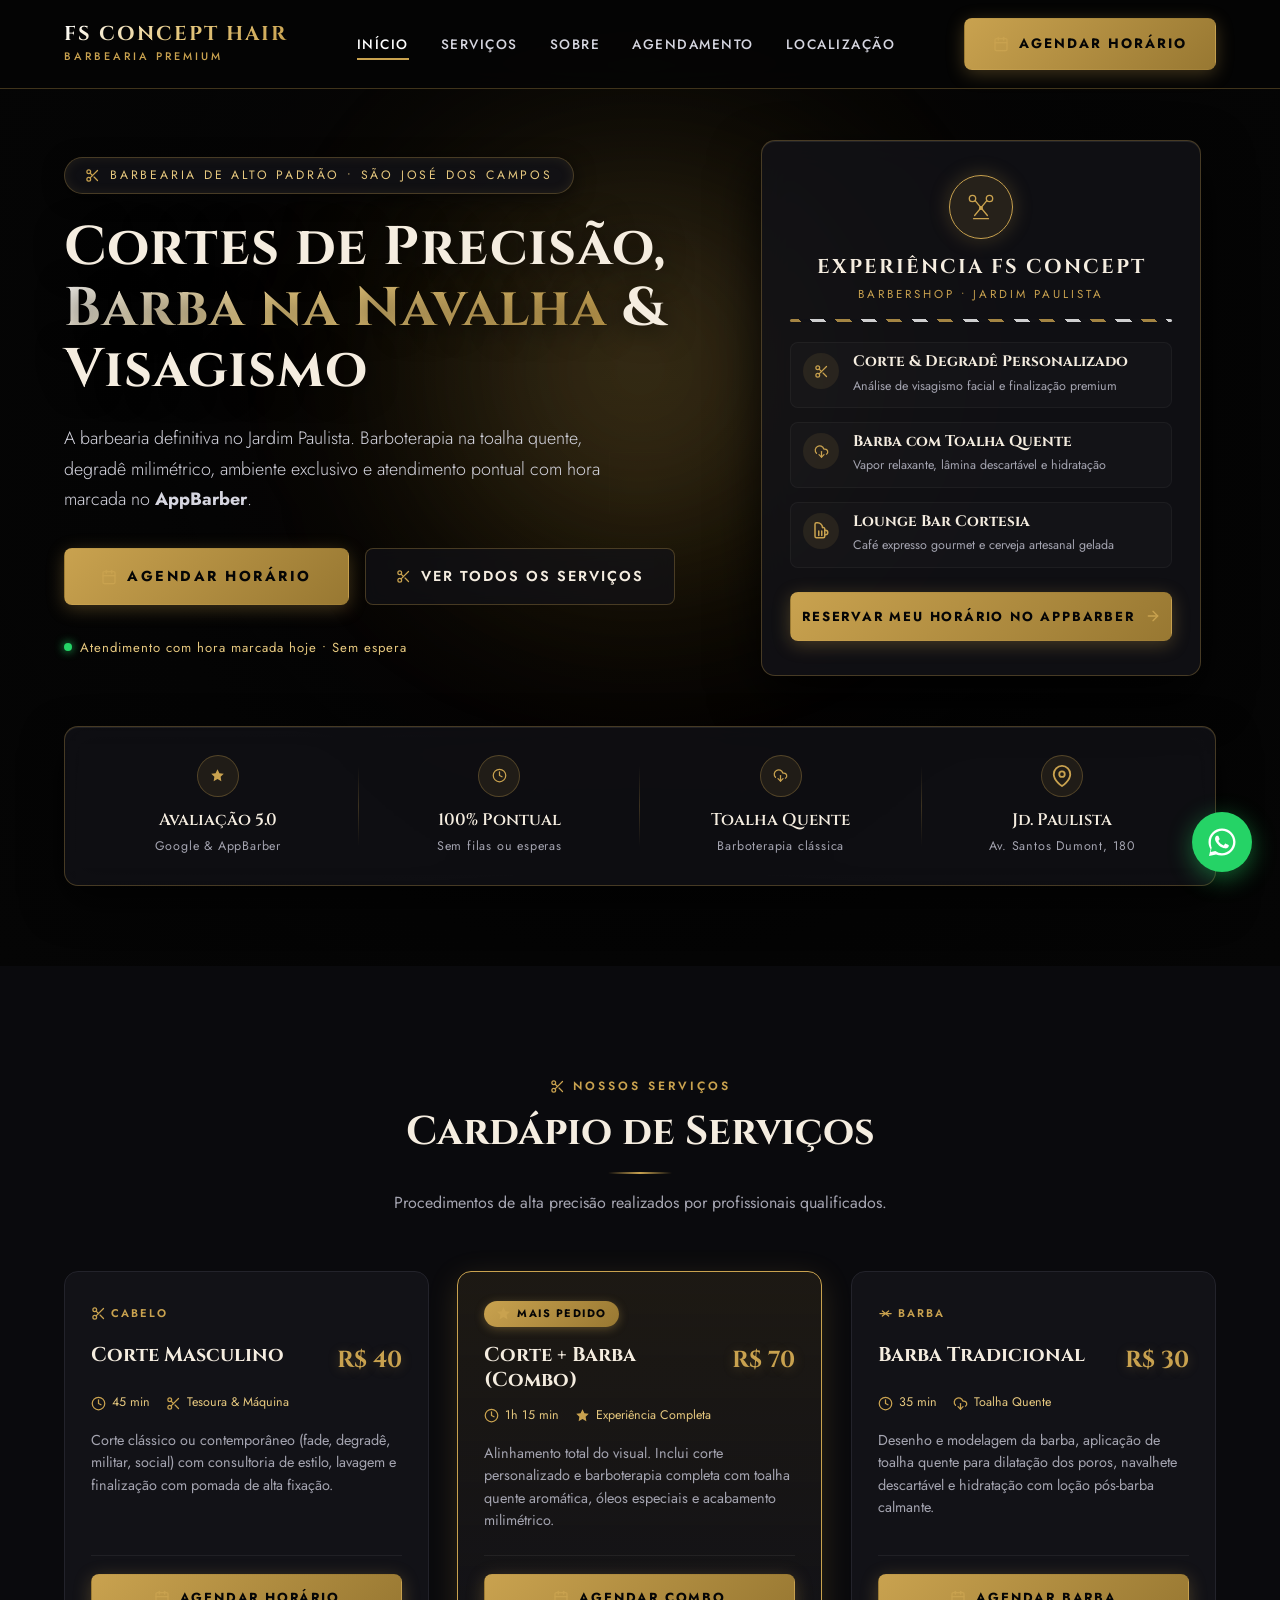
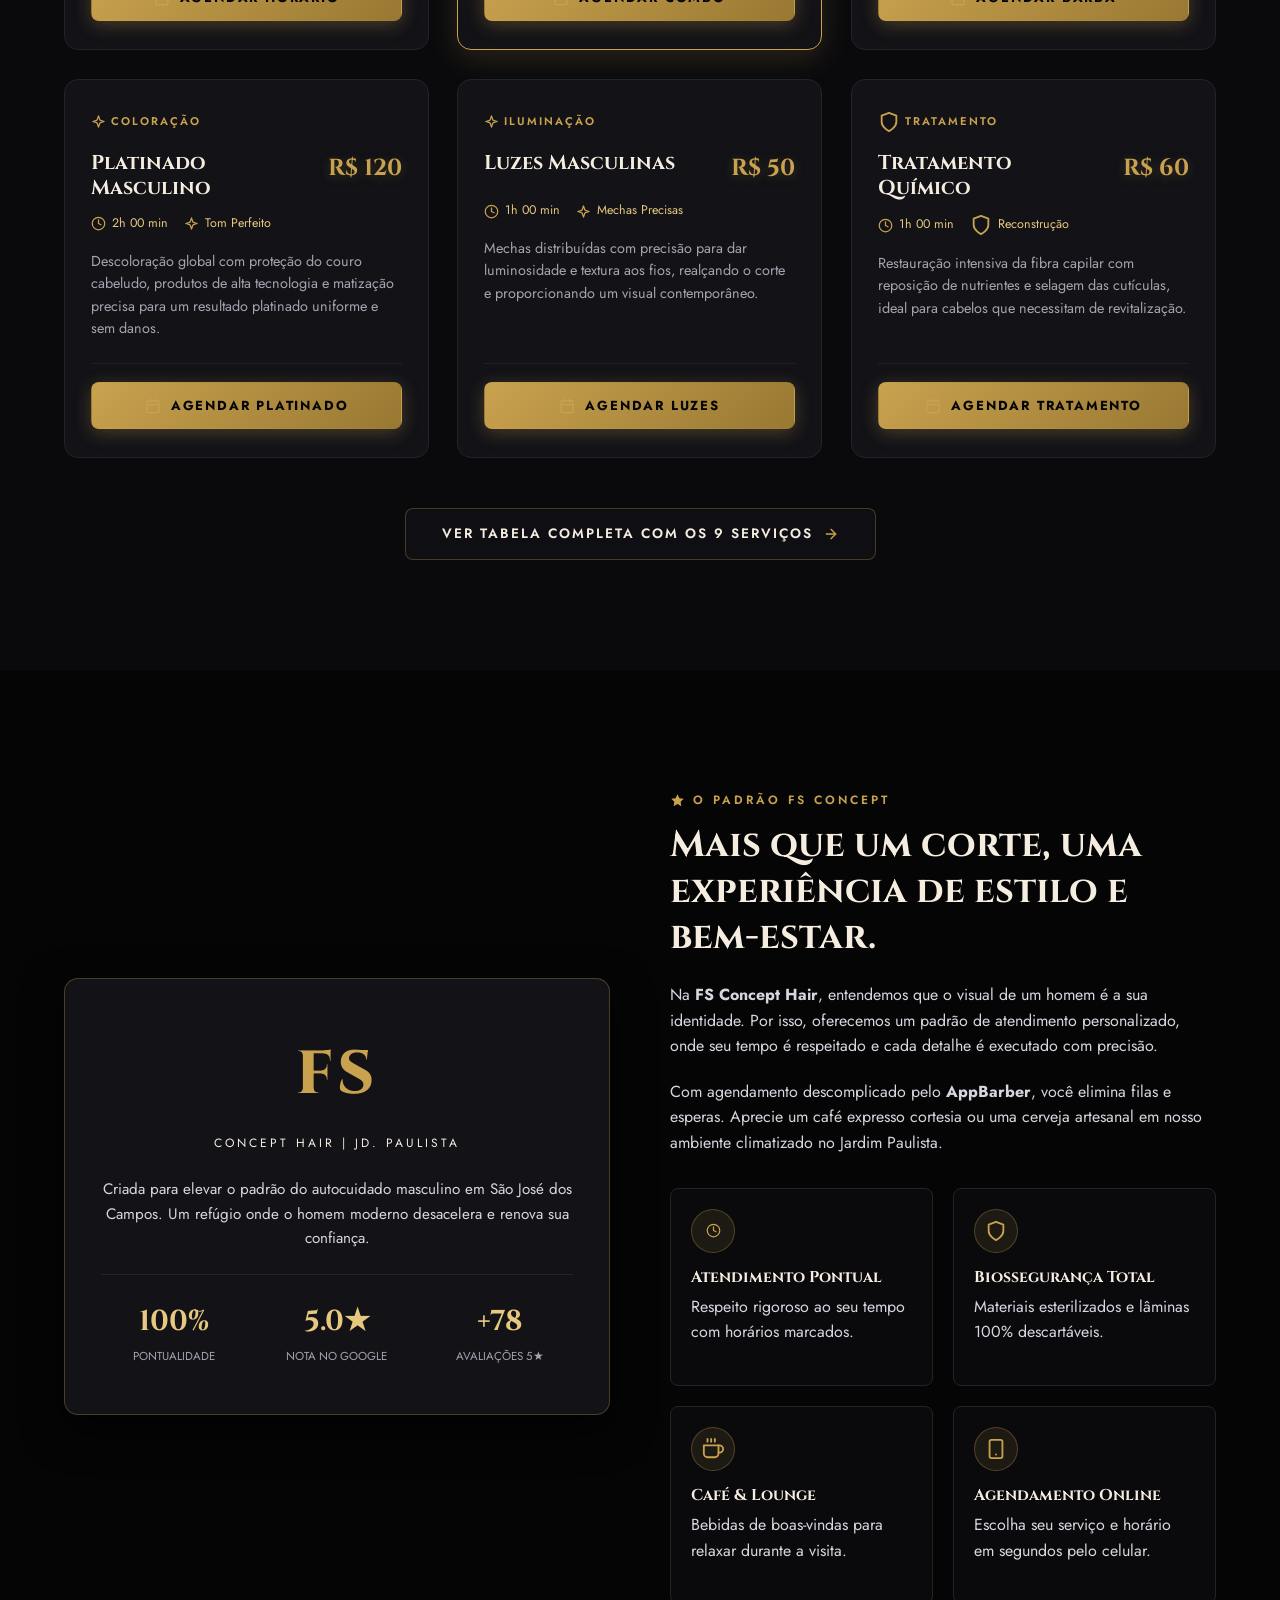
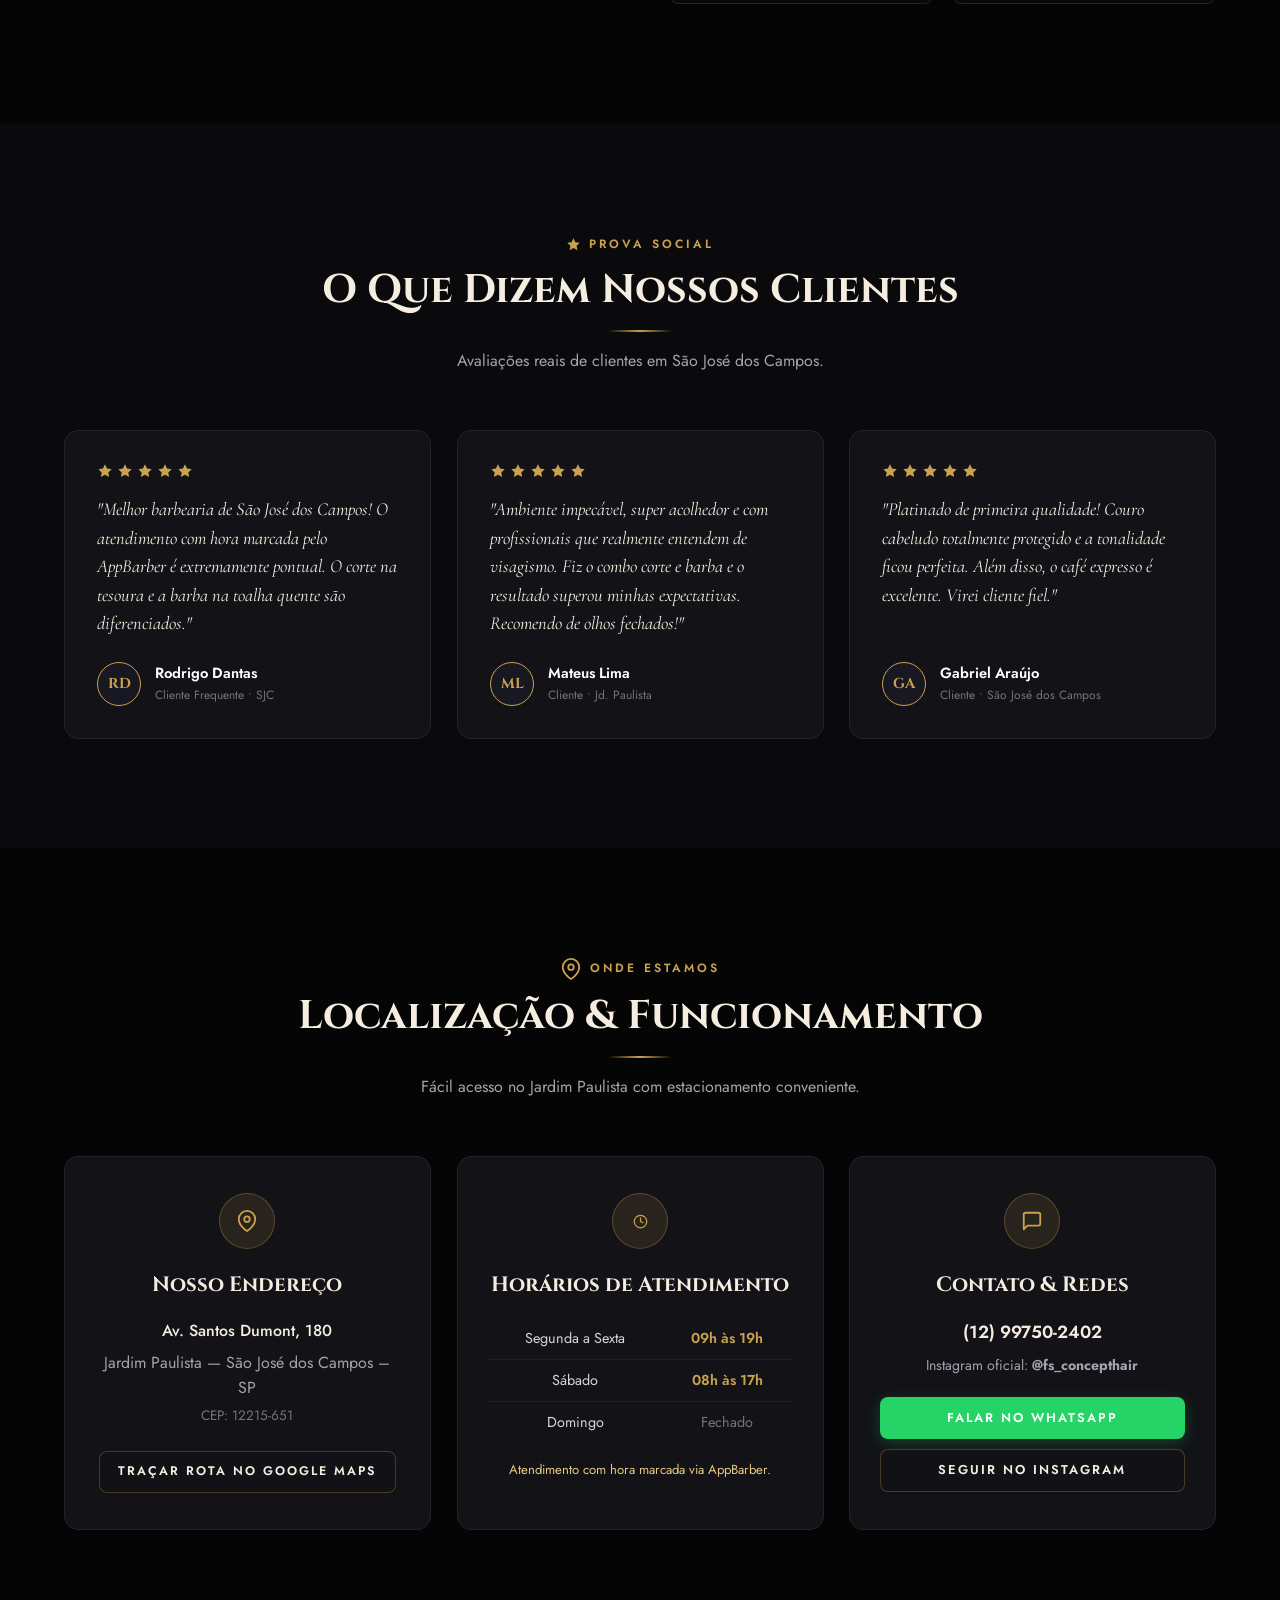
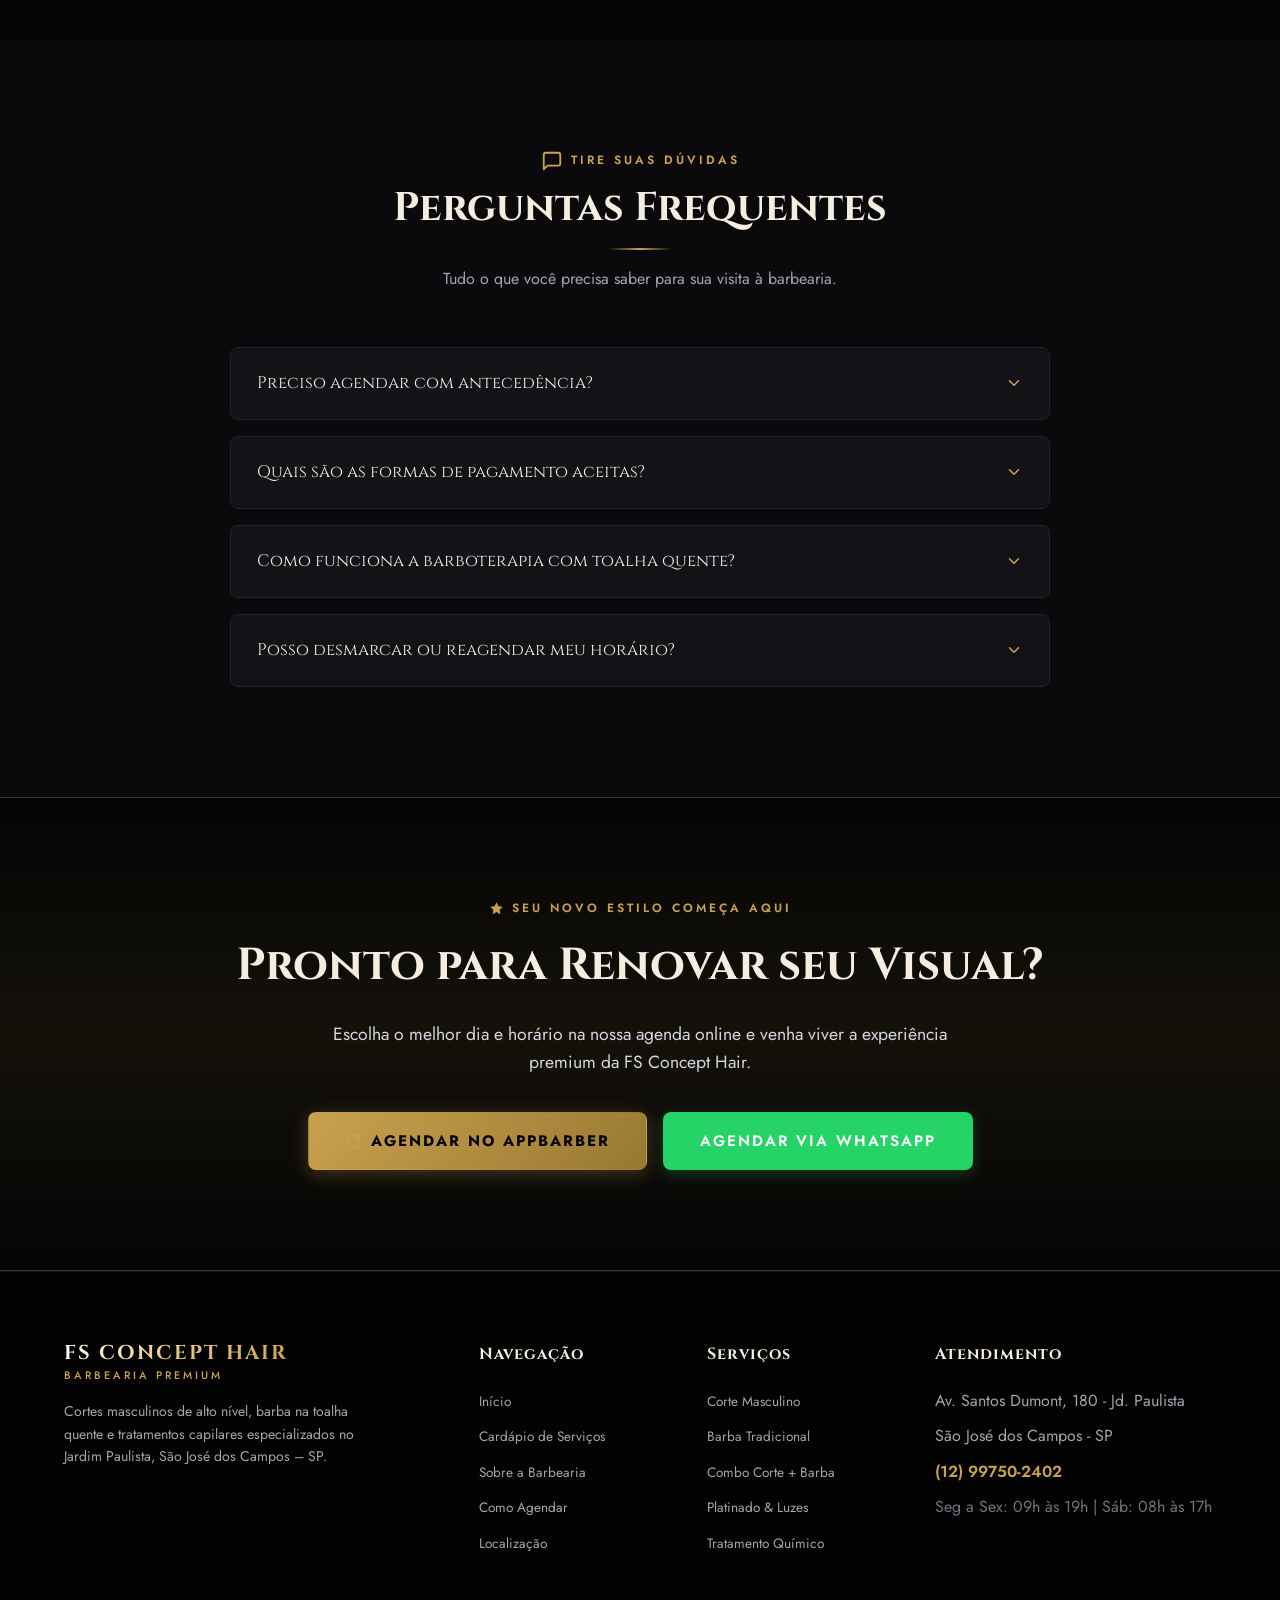
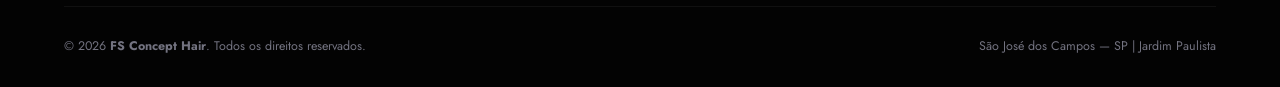
==== commit 92bbdeb4: "Add files via upload" ====
--- a/index.html
+++ b/index.html
@@ -2,791 +2,781 @@
 <html lang="pt-BR">
 <head>
   <meta charset="UTF-8" />
-  <meta name="viewport" content="width=device-width, initial-scale=1.0, maximum-scale=1.0, user-scalable=no" />
-  <title>FS Concept Hair | Barbearia Premium</title>
+  <meta name="viewport" content="width=device-width, initial-scale=1.0" />
+  <title>FS Concept Hair | Barbearia Premium em São José dos Campos - SP</title>
+  <meta name="description" content="Barbearia premium em São José dos Campos no Jardim Paulista. Cortes masculinos de precisão, barba na navalha com toalha quente, visagismo e atendimento pontual no AppBarber." />
+  <meta name="keywords" content="barbearia são josé dos campos, corte masculino sjc, barba tradicional, barbearia jardim paulista, fs concept hair" />
+
+  <!-- Open Graph -->
+  <meta property="og:type" content="website" />
+  <meta property="og:title" content="FS Concept Hair | Barbearia Premium" />
+  <meta property="og:description" content="Excelência em cada detalhe. Cortes clássicos e modernos, barba alinhada e tratamentos capilares masculinos de alto nível no Jardim Paulista." />
+  <meta property="og:image" content="logo.png" />
 
   <!-- Google Fonts -->
   <link rel="preconnect" href="https://fonts.googleapis.com" />
   <link rel="preconnect" href="https://fonts.gstatic.com" crossorigin />
   <link href="https://fonts.googleapis.com/css2?family=Cinzel:wght@500;600;700;800&family=Cormorant+Garamond:ital,wght@0,400;0,600;1,400&family=Jost:wght@300;400;500;600&display=swap" rel="stylesheet" />
 
-  <style>
-    :root {
-      --bg: #070707;
-      --bg-surface: #0e0e0e;
-      --bg-card: #141414;
-      --gold-light: #e6c875;
-      --gold: #c9a24f;
-      --gold-dark: #8c6d29;
-      --gold-border: rgba(201, 162, 79, 0.25);
-      --text: #f7f3eb;
-      --text-muted: #a69f92;
-      --text-dim: #736d62;
-      --whatsapp: #25d366;
-      --font-display: 'Cinzel', serif;
-      --font-accent: 'Cormorant Garamond', serif;
-      --font-body: 'Jost', sans-serif;
+  <!-- Estilo Global com Animações -->
+  <link rel="stylesheet" href="style.css" />
+
+  <!-- Schema.org -->
+  <script type="application/ld+json">
+  {
+    "@context": "https://schema.org",
+    "@type": "BarberShop",
+    "name": "FS Concept Hair",
+    "image": "logo.png",
+    "telephone": "+5512997502402",
+    "url": "https://sites.appbarber.com.br/fsconcepthair-b2eq",
+    "address": {
+      "@type": "PostalAddress",
+      "streetAddress": "Av. Santos Dumont, 180",
+      "addressLocality": "São José dos Campos",
+      "addressRegion": "SP",
+      "postalCode": "12215-651",
+      "addressCountry": "BR"
     }
-
-    /* Reset global anti-quebra */
-    *, *::before, *::after {
-      box-sizing: border-box;
-      margin: 0;
-      padding: 0;
-    }
-
-    html, body {
-      max-width: 100vw;
-      overflow-x: hidden; /* Trava qualquer vazamento lateral */
-      background-color: var(--bg);
-      color: var(--text);
-      font-family: var(--font-body);
-      line-height: 1.5;
-      -webkit-font-smoothing: antialiased;
-    }
-
-    .container {
-      width: 100%;
-      max-width: 1180px;
-      padding: 0 1.2rem;
-      margin: 0 auto;
-    }
-
-    /* Header */
-    header {
-      position: fixed;
-      top: 0;
-      left: 0;
-      right: 0;
-      background: rgba(7, 7, 7, 0.92);
-      backdrop-filter: blur(10px);
-      -webkit-backdrop-filter: blur(10px);
-      z-index: 1000;
-      border-bottom: 1px solid rgba(201, 162, 79, 0.15);
-      height: 70px;
-      display: flex;
-      align-items: center;
-    }
-
-    .navbar {
-      display: flex;
-      justify-content: space-between;
-      align-items: center;
-      width: 100%;
-    }
-
-    .brand-logo {
-      display: flex;
-      align-items: center;
-      gap: 0.7rem;
-      text-decoration: none;
-    }
-
-    .brand-logo img {
-      width: 40px;
-      height: 40px;
-      object-fit: contain;
-      border-radius: 4px;
-      border: 1px solid var(--gold-border);
-    }
-
-    .brand-text-main {
-      font-family: var(--font-display);
-      font-size: 1.05rem;
-      font-weight: 700;
-      color: var(--text);
-      letter-spacing: 0.08em;
-      line-height: 1.1;
-    }
-
-    .brand-text-sub {
-      font-size: 0.6rem;
-      letter-spacing: 0.2em;
-      text-transform: uppercase;
-      color: var(--gold);
-      display: block;
-    }
-
-    .nav-links {
-      display: flex;
-      list-style: none;
-      gap: 1.5rem;
-    }
-
-    .nav-links a {
-      text-decoration: none;
-      color: var(--text-muted);
-      font-size: 0.85rem;
-      letter-spacing: 0.08em;
-      text-transform: uppercase;
-      transition: color 0.2s ease;
-    }
-
-    .nav-links a:hover {
-      color: var(--gold-light);
-    }
-
-    .nav-cta-btn {
-      display: inline-block;
-      padding: 0.6rem 1.2rem;
-      background: linear-gradient(135deg, var(--gold-light), var(--gold));
-      color: #000;
-      font-family: var(--font-display);
-      font-size: 0.75rem;
-      font-weight: 700;
-      letter-spacing: 0.1em;
-      text-transform: uppercase;
-      text-decoration: none;
-      border-radius: 2px;
-    }
-
-    .mobile-btn {
-      display: none;
-      background: transparent;
-      border: 1px solid var(--gold-border);
-      color: var(--gold);
-      padding: 0.4rem 0.7rem;
-      font-size: 1.1rem;
-      border-radius: 4px;
-      cursor: pointer;
-    }
-
-    /* Hero */
-    .hero {
-      padding: 110px 0 4rem;
-      background: radial-gradient(circle at 50% 30%, #1a1712 0%, #070707 85%);
-      text-align: center;
-      position: relative;
-    }
-
-    .badge-barber {
-      display: inline-flex;
-      align-items: center;
-      gap: 0.4rem;
-      padding: 0.4rem 1rem;
-      background: rgba(201, 162, 79, 0.08);
-      border: 1px solid var(--gold-border);
-      border-radius: 50px;
-      font-size: 0.7rem;
-      font-family: var(--font-display);
-      letter-spacing: 0.18em;
-      text-transform: uppercase;
-      color: var(--gold-light);
-      margin-bottom: 1.2rem;
-    }
-
-    .hero-title {
-      font-size: clamp(1.9rem, 5.5vw, 3.2rem);
-      line-height: 1.2;
-      font-weight: 700;
-      margin-bottom: 1.2rem;
-      color: #fff;
-    }
-
-    .hero-desc {
-      color: var(--text-muted);
-      font-size: clamp(0.95rem, 2.5vw, 1.1rem);
-      max-width: 600px;
-      margin: 0 auto 2rem;
-      padding: 0 0.5rem;
-    }
-
-    .hero-buttons {
-      display: flex;
-      justify-content: center;
-      gap: 1rem;
-      flex-wrap: wrap;
-      margin-bottom: 3rem;
-    }
-
-    .btn-main {
-      display: inline-flex;
-      align-items: center;
-      justify-content: center;
-      padding: 0.85rem 1.6rem;
-      font-family: var(--font-display);
-      font-size: 0.8rem;
-      font-weight: 700;
-      letter-spacing: 0.1em;
-      text-transform: uppercase;
-      text-decoration: none;
-      border-radius: 2px;
-      min-width: 220px;
-    }
-
-    .btn-gold {
-      background: linear-gradient(135deg, var(--gold-light), var(--gold));
-      color: #050505;
-      border: 1px solid var(--gold);
-    }
-
-    .btn-outline {
-      background: transparent;
-      color: var(--text);
-      border: 1px solid var(--gold-border);
-    }
-
-    /* Trust Bar */
-    .trust-bar {
-      display: grid;
-      grid-template-columns: repeat(4, 1fr);
-      gap: 0.8rem;
-      background: rgba(20, 20, 20, 0.7);
-      border: 1px solid var(--gold-border);
-      border-radius: 4px;
-      padding: 1.2rem 0.8rem;
-      margin-top: 1rem;
-    }
-
-    .trust-item h4 {
-      font-size: 0.85rem;
-      color: var(--gold-light);
-      margin-bottom: 0.1rem;
-      font-family: var(--font-display);
-    }
-
-    .trust-item p {
-      font-size: 0.7rem;
-      color: var(--text-dim);
-      text-transform: uppercase;
-      letter-spacing: 0.05em;
-    }
-
-    /* Seções Comuns */
-    .section-padding {
-      padding: 4.5rem 0;
-    }
-
-    .section-header {
-      text-align: center;
-      margin-bottom: 2.5rem;
-      padding: 0 1rem;
-    }
-
-    .section-tag {
-      font-family: var(--font-display);
-      font-size: 0.75rem;
-      letter-spacing: 0.2em;
-      text-transform: uppercase;
-      color: var(--gold);
-      display: block;
-      margin-bottom: 0.4rem;
-    }
-
-    .section-title {
-      font-family: var(--font-accent);
-      font-size: clamp(1.8rem, 4.5vw, 2.6rem);
-      line-height: 1.2;
-      color: var(--text);
-    }
-
-    /* Cards de Serviços */
-    .services-grid {
-      display: grid;
-      grid-template-columns: repeat(auto-fit, minmax(280px, 1fr));
-      gap: 1.4rem;
-    }
-
-    .service-card {
-      background: var(--bg-card);
-      border: 1px solid rgba(201, 162, 79, 0.18);
-      border-radius: 4px;
-      padding: 1.5rem;
-      display: flex;
-      flex-direction: column;
-      justify-content: space-between;
-      position: relative;
-    }
-
-    .card-header-flex {
-      display: flex;
-      justify-content: space-between;
-      align-items: flex-start;
-      gap: 0.5rem;
-      margin-bottom: 0.6rem;
-    }
-
-    .service-title {
-      font-size: 1rem;
-      font-family: var(--font-display);
-      letter-spacing: 0.05em;
-      text-transform: uppercase;
-      color: #fff;
-    }
-
-    .service-price {
-      font-family: var(--font-display);
-      font-size: 1.25rem;
-      font-weight: 700;
-      color: var(--gold-light);
-      white-space: nowrap;
-    }
-
-    .service-meta {
-      display: flex;
-      align-items: center;
-      gap: 1rem;
-      font-size: 0.75rem;
-      color: var(--text-dim);
-      margin-bottom: 0.8rem;
-    }
-
-    .service-desc {
-      font-size: 0.85rem;
-      color: var(--text-muted);
-      line-height: 1.5;
-      margin-bottom: 1.4rem;
-    }
-
-    .service-card-btn {
-      display: block;
-      width: 100%;
-      text-align: center;
-      padding: 0.75rem 1rem;
-      background: linear-gradient(135deg, var(--gold-light), var(--gold));
-      color: #050505;
-      font-family: var(--font-display);
-      font-size: 0.75rem;
-      font-weight: 700;
-      letter-spacing: 0.1em;
-      text-transform: uppercase;
-      text-decoration: none;
-      border-radius: 2px;
-    }
-
-    /* BOTÃO DA TABELA COMPLETA (CORRIGIDO PARA O MOBILE) */
-    .btn-table-wrapper {
-      width: 100%;
-      margin: 2.2rem 0 0;
-      padding: 0 0.5rem;
-      display: flex;
-      justify-content: center;
-    }
-
-    .btn-full-services {
-      display: flex;
-      align-items: center;
-      justify-content: center;
-      width: 100%;
-      max-width: 500px;
-      padding: 1rem 1.2rem;
-      background: transparent;
-      color: var(--text);
-      border: 1px solid var(--gold);
-      border-radius: 3px;
-      font-family: var(--font-display);
-      font-size: 0.78rem;
-      font-weight: 600;
-      letter-spacing: 0.08em;
-      text-transform: uppercase;
-      text-decoration: none;
-      text-align: center;
-      white-space: normal; /* Quebra linha perfeita se a tela for estreita */
-      line-height: 1.3;
-    }
-
-    /* Seção Sobre / Padrão FS (Ordem e textos limpos) */
-    .about-box {
-      background: #11100e;
-      border: 1px solid var(--gold-border);
-      border-radius: 4px;
-      padding: 2.2rem 1.5rem;
-      text-align: center;
-      margin-top: 2rem;
-    }
-
-    .about-stats {
-      display: grid;
-      grid-template-columns: repeat(3, 1fr);
-      gap: 1rem;
-      margin-top: 1.8rem;
-      padding-top: 1.5rem;
-      border-top: 1px solid rgba(201, 162, 79, 0.2);
-    }
-
-    .stat-num {
-      font-family: var(--font-display);
-      font-size: 1.4rem;
-      font-weight: 700;
-      color: var(--gold);
-    }
-
-    .stat-label {
-      font-size: 0.68rem;
-      color: var(--text-dim);
-      text-transform: uppercase;
-      letter-spacing: 0.06em;
-    }
-
-    /* Localização e Horários */
-    .info-grid {
-      display: grid;
-      grid-template-columns: repeat(auto-fit, minmax(280px, 1fr));
-      gap: 1.4rem;
-    }
-
-    .info-card {
-      background: var(--bg-card);
-      border: 1px solid var(--gold-border);
-      border-radius: 4px;
-      padding: 1.8rem 1.4rem;
-      text-align: center;
-    }
-
-    .info-card h3 {
-      font-size: 1.05rem;
-      color: #fff;
-      font-family: var(--font-display);
-      margin-bottom: 0.8rem;
-      text-transform: uppercase;
-    }
-
-    .info-card p {
-      font-size: 0.88rem;
-      color: var(--text-muted);
-      margin-bottom: 0.4rem;
-    }
-
-    /* WhatsApp Flutuante com proteção de margem */
-    .whatsapp-btn {
-      position: fixed;
-      bottom: calc(20px + env(safe-area-inset-bottom, 0px));
-      right: 20px;
-      width: 55px;
-      height: 55px;
-      background: var(--whatsapp);
-      color: #fff;
-      border-radius: 50%;
-      display: flex;
-      align-items: center;
-      justify-content: center;
-      box-shadow: 0 4px 15px rgba(0, 0, 0, 0.5);
-      z-index: 9999;
-      text-decoration: none;
-    }
-
-    .whatsapp-btn svg {
-      width: 30px;
-      height: 30px;
-      fill: currentColor;
-    }
-
-    /* Rodapé */
-    footer {
-      background: #040404;
-      border-top: 1px solid rgba(201, 162, 79, 0.15);
-      padding: 3rem 0 5rem; /* Espaço para não cobrir com a barra do iPhone */
-      text-align: center;
-    }
-
-    /* AJUSTES ESPECÍFICOS PARA SMARTPHONES (iPhone / Android) */
-    @media (max-width: 768px) {
-      .nav-links, .nav-cta-btn {
-        display: none;
-      }
-
-      .mobile-btn {
-        display: block;
-      }
-
-      .hero {
-        padding: 95px 0 2.5rem;
-      }
-
-      .btn-main {
-        width: 100%;
-        min-width: unset;
-      }
-
-      .hero-buttons {
-        flex-direction: column;
-        gap: 0.8rem;
-      }
-
-      .trust-bar {
-        grid-template-columns: repeat(2, 1fr);
-        gap: 1rem 0.5rem;
-      }
-
-      .btn-full-services {
-        font-size: 0.72rem;
-        padding: 0.9rem 0.8rem;
-        letter-spacing: 0.04em;
-      }
-
-      .services-grid {
-        grid-template-columns: 1fr;
-      }
-    }
-  </style>
+  }
+  </script>
 </head>
 <body>
 
-  <!-- Header -->
-  <header>
-    <div class="container navbar">
-      <a href="#home" class="brand-logo">
-        <img src="logo.png" alt="Logo FS Concept Hair" />
+  <!-- HEADER / NAVEGAÇÃO -->
+  <header class="nav">
+    <div class="container nav-container">
+      <a href="index.html" class="brand-logo">
+        <img src="logo.png" alt="Logo FS Concept Hair" class="logo-img" onerror="this.style.display='none'" />
+        <div class="brand-text">
+          <span class="brand-name">FS CONCEPT HAIR</span>
+          <span class="brand-sub">Barbearia Premium</span>
+        </div>
+      </a>
+
+      <nav>
+        <ul class="nav-menu">
+          <li><a href="index.html" class="nav-link active">Início</a></li>
+          <li><a href="servicos.html" class="nav-link">Serviços</a></li>
+          <li><a href="sobre.html" class="nav-link">Sobre</a></li>
+          <li><a href="agendamento.html" class="nav-link">Agendamento</a></li>
+          <li><a href="#contato" class="nav-link">Localização</a></li>
+        </ul>
+      </nav>
+
+      <div class="nav-actions">
+        <a href="https://sites.appbarber.com.br/fsconcepthair-b2eq" target="_blank" rel="noopener noreferrer" class="btn btn-primary">
+          <svg class="icon-svg" viewBox="0 0 24 24" width="16" height="16" fill="none" stroke="currentColor" stroke-width="2" stroke-linecap="round" stroke-linejoin="round"><rect x="3" y="4" width="18" height="18" rx="2" ry="2"></rect><line x1="16" y1="2" x2="16" y2="6"></line><line x1="8" y1="2" x2="8" y2="6"></line><line x1="3" y1="10" x2="21" y2="10"></line></svg> Agendar Horário
+        </a>
+        <button class="menu-toggle" id="menuToggle" aria-label="Abrir Menu">
+          <svg width="24" height="24" viewBox="0 0 24 24" fill="none" stroke="currentColor" stroke-width="2">
+            <line x1="3" y1="12" x2="21" y2="12"></line>
+            <line x1="3" y1="6" x2="21" y2="6"></line>
+            <line x1="3" y1="18" x2="21" y2="18"></line>
+          </svg>
+        </button>
+      </div>
+    </div>
+  </header>
+
+  <!-- MENU MOBILE GAVETA -->
+  <div class="mobile-nav" id="mobileNav">
+    <ul>
+      <li><a href="index.html">Início</a></li>
+      <li><a href="servicos.html">Cardápio de Serviços</a></li>
+      <li><a href="sobre.html">A Barbearia & Conceito</a></li>
+      <li><a href="agendamento.html">Como Agendar</a></li>
+      <li><a href="#contato">Localização & Contato</a></li>
+      <li style="margin-top: 10px;">
+        <a href="https://sites.appbarber.com.br/fsconcepthair-b2eq" target="_blank" rel="noopener noreferrer" class="btn btn-primary" style="text-align: center; width: 100%;">
+          <svg class="icon-svg" viewBox="0 0 24 24" width="16" height="16" fill="none" stroke="currentColor" stroke-width="2" stroke-linecap="round" stroke-linejoin="round"><rect x="3" y="4" width="18" height="18" rx="2" ry="2"></rect><line x1="16" y1="2" x2="16" y2="6"></line><line x1="8" y1="2" x2="8" y2="6"></line><line x1="3" y1="10" x2="21" y2="10"></line></svg> Agendar via AppBarber
+        </a>
+      </li>
+    </ul>
+  </div>
+
+  <!-- HERO SECTION — 100% IDENTIDADE DE BARBEARIA & ALTO IMPACTO VISUAL -->
+  <section class="hero" id="home">
+    <div class="hero-bg" id="heroBg"></div>
+    <div class="hero-overlay"></div>
+    <div class="hero-glow-accent"></div>
+
+    <div class="container hero-content">
+      <div class="hero-grid">
+        
+        <!-- Coluna da Esquerda: Chamada Marcante da Barbearia -->
+        <div class="hero-text-col">
+          <div class="barber-crest-badge">
+            <svg class="icon-svg" viewBox="0 0 24 24" width="15" height="15" fill="none" stroke="currentColor" stroke-width="2" stroke-linecap="round" stroke-linejoin="round"><circle cx="6" cy="6" r="3"></circle><circle cx="6" cy="18" r="3"></circle><line x1="20" y1="4" x2="8.12" y2="15.88"></line><line x1="14.47" y1="14.48" x2="20" y2="20"></line><line x1="8.12" y1="8.12" x2="12" y2="12"></line></svg>
+            <span>Barbearia de Alto Padrão • São José dos Campos</span>
+          </div>
+
+          <h1 class="hero-title">
+            Cortes de Precisão, <br />
+            <span class="gold-gradient">Barba na Navalha</span> & Visagismo
+          </h1>
+
+          <p class="hero-description">
+            A barbearia definitiva no Jardim Paulista. Barboterapia na toalha quente, degradê milimétrico, ambiente exclusivo e atendimento pontual com hora marcada no <strong>AppBarber</strong>.
+          </p>
+
+          <div class="hero-actions">
+            <a href="https://sites.appbarber.com.br/fsconcepthair-b2eq" target="_blank" rel="noopener noreferrer" class="btn btn-primary hero-btn-primary">
+              <svg class="icon-svg" viewBox="0 0 24 24" width="16" height="16" fill="none" stroke="currentColor" stroke-width="2" stroke-linecap="round" stroke-linejoin="round"><rect x="3" y="4" width="18" height="18" rx="2" ry="2"></rect><line x1="16" y1="2" x2="16" y2="6"></line><line x1="8" y1="2" x2="8" y2="6"></line><line x1="3" y1="10" x2="21" y2="10"></line></svg> Agendar Horário
+            </a>
+            <a href="servicos.html" class="btn btn-outline hero-btn-outline">
+              <svg class="icon-svg" viewBox="0 0 24 24" width="15" height="15" fill="none" stroke="currentColor" stroke-width="2" stroke-linecap="round" stroke-linejoin="round"><circle cx="6" cy="6" r="3"></circle><circle cx="6" cy="18" r="3"></circle><line x1="20" y1="4" x2="8.12" y2="15.88"></line><line x1="14.47" y1="14.48" x2="20" y2="20"></line><line x1="8.12" y1="8.12" x2="12" y2="12"></line></svg> Ver Todos os Serviços
+            </a>
+          </div>
+
+          <div class="live-status">
+            <span class="live-dot"></span>
+            <span>Atendimento com hora marcada hoje • Sem espera</span>
+          </div>
+        </div>
+
+        <!-- Coluna da Direita: Vitrine Visual Emblema de Barbearia -->
+        <div class="hero-showcase-col">
+          <div class="barber-showcase-card">
+            <div class="showcase-header">
+              <div class="barber-tools-emblem">
+                <svg viewBox="0 0 64 64" width="34" height="34" fill="none" stroke="var(--gold)" stroke-width="2.5" stroke-linecap="round" stroke-linejoin="round">
+      <circle cx="16" cy="16" r="6"></circle>
+      <circle cx="48" cy="16" r="6"></circle>
+      <path d="M21 20L44 48"></path>
+      <path d="M43 20L20 48"></path>
+      <circle cx="32" cy="34" r="2.5" fill="var(--gold)"></circle>
+      <path d="M18 54h28"></path>
+    </svg>
+              </div>
+              <h3 class="showcase-title">EXPERIÊNCIA FS CONCEPT</h3>
+              <div class="showcase-subtitle">Barbershop • Jardim Paulista</div>
+              <div class="barber-pole-strip"></div>
+            </div>
+
+            <div class="showcase-features">
+              <div class="showcase-item">
+                <div class="showcase-icon-box">
+                  <svg class="icon-svg" viewBox="0 0 24 24" width="15" height="15" fill="none" stroke="currentColor" stroke-width="2" stroke-linecap="round" stroke-linejoin="round"><circle cx="6" cy="6" r="3"></circle><circle cx="6" cy="18" r="3"></circle><line x1="20" y1="4" x2="8.12" y2="15.88"></line><line x1="14.47" y1="14.48" x2="20" y2="20"></line><line x1="8.12" y1="8.12" x2="12" y2="12"></line></svg>
+                </div>
+                <div class="showcase-text">
+                  <strong>Corte & Degradê Personalizado</strong>
+                  <span>Análise de visagismo facial e finalização premium</span>
+                </div>
+              </div>
+
+              <div class="showcase-item">
+                <div class="showcase-icon-box">
+                  <svg class="icon-svg" viewBox="0 0 24 24" width="15" height="15" fill="none" stroke="currentColor" stroke-width="2" stroke-linecap="round" stroke-linejoin="round"><path d="M4 14.899A7 7 0 1 1 15.71 8h1.79a4.5 4.5 0 0 1 2.5 8.242"></path><path d="M12 12v9"></path><path d="M8 17l4 4 4-4"></path></svg>
+                </div>
+                <div class="showcase-text">
+                  <strong>Barba com Toalha Quente</strong>
+                  <span>Vapor relaxante, lâmina descartável e hidratação</span>
+                </div>
+              </div>
+
+              <div class="showcase-item">
+                <div class="showcase-icon-box">
+                  <svg class="icon-svg" viewBox="0 0 24 24" width="18" height="18" fill="none" stroke="currentColor" stroke-width="2" stroke-linecap="round" stroke-linejoin="round"><path d="M17 11h1a3 3 0 0 1 0 6h-1"></path><path d="M9 12v6"></path><path d="M13 12v6"></path><path d="M14 7.5A6.5 6.5 0 0 0 7.5 1H6a2 2 0 0 0-2 2v16a2 2 0 0 0 2 2h9a2 2 0 0 0 2-2V9a2 2 0 0 0-3-1.5z"></path></svg>
+                </div>
+                <div class="showcase-text">
+                  <strong>Lounge Bar Cortesia</strong>
+                  <span>Café expresso gourmet e cerveja artesanal gelada</span>
+                </div>
+              </div>
+            </div>
+
+            <a href="https://sites.appbarber.com.br/fsconcepthair-b2eq" target="_blank" rel="noopener noreferrer" class="btn btn-primary showcase-cta">
+              Reservar Meu Horário no AppBarber <svg class="icon-svg" viewBox="0 0 24 24" width="16" height="16" fill="none" stroke="currentColor" stroke-width="2" stroke-linecap="round" stroke-linejoin="round"><line x1="5" y1="12" x2="19" y2="12"></line><polyline points="12 5 19 12 12 19"></polyline></svg>
+            </a>
+          </div>
+        </div>
+
+      </div>
+
+      <!-- PAINEL DE PILARES DE CONFIANÇA INFERIOR DO HERO -->
+      <div class="hero-trust-bar">
+        <div class="trust-item">
+          <div class="trust-icon-box">
+            <svg class="icon-svg filled" viewBox="0 0 24 24" width="15" height="15"><polygon points="12 2 15.09 8.26 22 9.27 17 14.14 18.18 21.02 12 17.77 5.82 21.02 7 14.14 2 9.27 8.91 8.26 12 2"></polygon></svg>
+          </div>
+          <div class="trust-title">Avaliação 5.0</div>
+          <div class="trust-desc">Google & AppBarber</div>
+        </div>
+
+        <div class="trust-item">
+          <div class="trust-icon-box">
+            <svg class="icon-svg" viewBox="0 0 24 24" width="15" height="15" fill="none" stroke="currentColor" stroke-width="2" stroke-linecap="round" stroke-linejoin="round"><circle cx="12" cy="12" r="10"></circle><polyline points="12 6 12 12 16 14"></polyline></svg>
+          </div>
+          <div class="trust-title">100% Pontual</div>
+          <div class="trust-desc">Sem filas ou esperas</div>
+        </div>
+
+        <div class="trust-item">
+          <div class="trust-icon-box">
+            <svg class="icon-svg" viewBox="0 0 24 24" width="15" height="15" fill="none" stroke="currentColor" stroke-width="2" stroke-linecap="round" stroke-linejoin="round"><path d="M4 14.899A7 7 0 1 1 15.71 8h1.79a4.5 4.5 0 0 1 2.5 8.242"></path><path d="M12 12v9"></path><path d="M8 17l4 4 4-4"></path></svg>
+          </div>
+          <div class="trust-title">Toalha Quente</div>
+          <div class="trust-desc">Barboterapia clássica</div>
+        </div>
+
+        <div class="trust-item">
+          <div class="trust-icon-box">
+            <svg class="icon-svg" viewBox="0 0 24 24" width="22" height="22" fill="none" stroke="currentColor" stroke-width="2" stroke-linecap="round" stroke-linejoin="round"><path d="M21 10c0 7-9 13-9 13s-9-6-9-13a9 9 0 0 1 18 0z"></path><circle cx="12" cy="10" r="3"></circle></svg>
+          </div>
+          <div class="trust-title">Jd. Paulista</div>
+          <div class="trust-desc">Av. Santos Dumont, 180</div>
+        </div>
+      </div>
+
+    </div>
+  </section>
+
+  <!-- CARDÁPIO DE SERVIÇOS EM DESTAQUE COM ANIMAÇÕES -->
+  <section class="services-section" id="servicos">
+    <div class="container">
+      <div class="section-header reveal">
+        <span class="section-tag"><svg class="icon-svg" viewBox="0 0 24 24" width="15" height="15" fill="none" stroke="currentColor" stroke-width="2" stroke-linecap="round" stroke-linejoin="round"><circle cx="6" cy="6" r="3"></circle><circle cx="6" cy="18" r="3"></circle><line x1="20" y1="4" x2="8.12" y2="15.88"></line><line x1="14.47" y1="14.48" x2="20" y2="20"></line><line x1="8.12" y1="8.12" x2="12" y2="12"></line></svg> Nossos Serviços</span>
+        <h2 class="section-title">Cardápio de Serviços</h2>
+        <div class="section-divider"></div>
+        <p class="section-subtitle">Procedimentos de alta precisão realizados por profissionais qualificados.</p>
+      </div>
+
+      <div class="services-grid">
+        <!-- 1. CORTE MASCULINO -->
+        <div class="service-card reveal delay-1" data-category="cabelo">
+          <div>
+            <div class="service-tag-bar">
+              <span class="service-category-tag"><svg class="icon-svg" viewBox="0 0 24 24" width="15" height="15" fill="none" stroke="currentColor" stroke-width="2" stroke-linecap="round" stroke-linejoin="round"><circle cx="6" cy="6" r="3"></circle><circle cx="6" cy="18" r="3"></circle><line x1="20" y1="4" x2="8.12" y2="15.88"></line><line x1="14.47" y1="14.48" x2="20" y2="20"></line><line x1="8.12" y1="8.12" x2="12" y2="12"></line></svg> Cabelo</span>
+            </div>
+            <div class="service-header">
+              <h3 class="service-name">Corte Masculino</h3>
+              <div class="service-price">R$ 40</div>
+            </div>
+            <div class="service-meta">
+              <span class="meta-item"><svg class="icon-svg" viewBox="0 0 24 24" width="15" height="15" fill="none" stroke="currentColor" stroke-width="2" stroke-linecap="round" stroke-linejoin="round"><circle cx="12" cy="12" r="10"></circle><polyline points="12 6 12 12 16 14"></polyline></svg> 45 min</span>
+              <span class="meta-item"><svg class="icon-svg" viewBox="0 0 24 24" width="15" height="15" fill="none" stroke="currentColor" stroke-width="2" stroke-linecap="round" stroke-linejoin="round"><circle cx="6" cy="6" r="3"></circle><circle cx="6" cy="18" r="3"></circle><line x1="20" y1="4" x2="8.12" y2="15.88"></line><line x1="14.47" y1="14.48" x2="20" y2="20"></line><line x1="8.12" y1="8.12" x2="12" y2="12"></line></svg> Tesoura & Máquina</span>
+            </div>
+            <p class="service-desc">
+              Corte clássico ou contemporâneo (fade, degradê, militar, social) com consultoria de estilo, lavagem e finalização com pomada de alta fixação.
+            </p>
+          </div>
+          <div class="service-card-footer">
+            <a href="https://sites.appbarber.com.br/fsconcepthair-b2eq" target="_blank" rel="noopener noreferrer" class="btn btn-primary service-btn">
+              <svg class="icon-svg" viewBox="0 0 24 24" width="16" height="16" fill="none" stroke="currentColor" stroke-width="2" stroke-linecap="round" stroke-linejoin="round"><rect x="3" y="4" width="18" height="18" rx="2" ry="2"></rect><line x1="16" y1="2" x2="16" y2="6"></line><line x1="8" y1="2" x2="8" y2="6"></line><line x1="3" y1="10" x2="21" y2="10"></line></svg> Agendar Horário
+            </a>
+          </div>
+        </div>
+
+        <!-- 2. COMBO CORTE + BARBA (DESTAQUE SEM SOBREPOSIÇÃO) -->
+        <div class="service-card featured reveal delay-2" data-category="combo">
+          <div>
+            <div class="service-tag-bar">
+              <span class="service-badge"><svg class="icon-svg filled" viewBox="0 0 24 24" width="15" height="15"><polygon points="12 2 15.09 8.26 22 9.27 17 14.14 18.18 21.02 12 17.77 5.82 21.02 7 14.14 2 9.27 8.91 8.26 12 2"></polygon></svg> Mais Pedido</span>
+            </div>
+            <div class="service-header">
+              <h3 class="service-name">Corte + Barba (Combo)</h3>
+              <div class="service-price">R$ 70</div>
+            </div>
+            <div class="service-meta">
+              <span class="meta-item"><svg class="icon-svg" viewBox="0 0 24 24" width="15" height="15" fill="none" stroke="currentColor" stroke-width="2" stroke-linecap="round" stroke-linejoin="round"><circle cx="12" cy="12" r="10"></circle><polyline points="12 6 12 12 16 14"></polyline></svg> 1h 15 min</span>
+              <span class="meta-item"><svg class="icon-svg filled" viewBox="0 0 24 24" width="15" height="15"><polygon points="12 2 15.09 8.26 22 9.27 17 14.14 18.18 21.02 12 17.77 5.82 21.02 7 14.14 2 9.27 8.91 8.26 12 2"></polygon></svg> Experiência Completa</span>
+            </div>
+            <p class="service-desc">
+              Alinhamento total do visual. Inclui corte personalizado e barboterapia completa com toalha quente aromática, óleos especiais e acabamento milimétrico.
+            </p>
+          </div>
+          <div class="service-card-footer">
+            <a href="https://sites.appbarber.com.br/fsconcepthair-b2eq" target="_blank" rel="noopener noreferrer" class="btn btn-primary service-btn">
+              <svg class="icon-svg" viewBox="0 0 24 24" width="16" height="16" fill="none" stroke="currentColor" stroke-width="2" stroke-linecap="round" stroke-linejoin="round"><rect x="3" y="4" width="18" height="18" rx="2" ry="2"></rect><line x1="16" y1="2" x2="16" y2="6"></line><line x1="8" y1="2" x2="8" y2="6"></line><line x1="3" y1="10" x2="21" y2="10"></line></svg> Agendar Combo
+            </a>
+          </div>
+        </div>
+
+        <!-- 3. BARBA TRADICIONAL -->
+        <div class="service-card reveal delay-3" data-category="barba">
+          <div>
+            <div class="service-tag-bar">
+              <span class="service-category-tag"><svg class="icon-svg" viewBox="0 0 24 24" width="15" height="15" fill="none" stroke="currentColor" stroke-width="2" stroke-linecap="round" stroke-linejoin="round"><path d="M3 12h18"></path><path d="M7 8l10 8"></path><path d="M17 8l-10 8"></path></svg> Barba</span>
+            </div>
+            <div class="service-header">
+              <h3 class="service-name">Barba Tradicional</h3>
+              <div class="service-price">R$ 30</div>
+            </div>
+            <div class="service-meta">
+              <span class="meta-item"><svg class="icon-svg" viewBox="0 0 24 24" width="15" height="15" fill="none" stroke="currentColor" stroke-width="2" stroke-linecap="round" stroke-linejoin="round"><circle cx="12" cy="12" r="10"></circle><polyline points="12 6 12 12 16 14"></polyline></svg> 35 min</span>
+              <span class="meta-item"><svg class="icon-svg" viewBox="0 0 24 24" width="15" height="15" fill="none" stroke="currentColor" stroke-width="2" stroke-linecap="round" stroke-linejoin="round"><path d="M4 14.899A7 7 0 1 1 15.71 8h1.79a4.5 4.5 0 0 1 2.5 8.242"></path><path d="M12 12v9"></path><path d="M8 17l4 4 4-4"></path></svg> Toalha Quente</span>
+            </div>
+            <p class="service-desc">
+              Desenho e modelagem da barba, aplicação de toalha quente para dilatação dos poros, navalhete descartável e hidratação com loção pós-barba calmante.
+            </p>
+          </div>
+          <div class="service-card-footer">
+            <a href="https://sites.appbarber.com.br/fsconcepthair-b2eq" target="_blank" rel="noopener noreferrer" class="btn btn-primary service-btn">
+              <svg class="icon-svg" viewBox="0 0 24 24" width="16" height="16" fill="none" stroke="currentColor" stroke-width="2" stroke-linecap="round" stroke-linejoin="round"><rect x="3" y="4" width="18" height="18" rx="2" ry="2"></rect><line x1="16" y1="2" x2="16" y2="6"></line><line x1="8" y1="2" x2="8" y2="6"></line><line x1="3" y1="10" x2="21" y2="10"></line></svg> Agendar Barba
+            </a>
+          </div>
+        </div>
+
+        <!-- 4. PLATINADO MASCULINO -->
+        <div class="service-card reveal delay-1" data-category="quimica">
+          <div>
+            <div class="service-tag-bar">
+              <span class="service-category-tag"><svg class="icon-svg" viewBox="0 0 24 24" width="15" height="15" fill="none" stroke="currentColor" stroke-width="2" stroke-linecap="round" stroke-linejoin="round"><path d="m12 3-1.912 5.813a2 2 0 0 1-1.275 1.275L3 12l5.813 1.912a2 2 0 0 1 1.275 1.275L12 21l1.912-5.813a2 2 0 0 1 1.275-1.275L21 12l-5.813-1.912a2 2 0 0 1-1.275-1.275L12 3Z"></path></svg> Coloração</span>
+            </div>
+            <div class="service-header">
+              <h3 class="service-name">Platinado Masculino</h3>
+              <div class="service-price">R$ 120</div>
+            </div>
+            <div class="service-meta">
+              <span class="meta-item"><svg class="icon-svg" viewBox="0 0 24 24" width="15" height="15" fill="none" stroke="currentColor" stroke-width="2" stroke-linecap="round" stroke-linejoin="round"><circle cx="12" cy="12" r="10"></circle><polyline points="12 6 12 12 16 14"></polyline></svg> 2h 00 min</span>
+              <span class="meta-item"><svg class="icon-svg" viewBox="0 0 24 24" width="15" height="15" fill="none" stroke="currentColor" stroke-width="2" stroke-linecap="round" stroke-linejoin="round"><path d="m12 3-1.912 5.813a2 2 0 0 1-1.275 1.275L3 12l5.813 1.912a2 2 0 0 1 1.275 1.275L12 21l1.912-5.813a2 2 0 0 1 1.275-1.275L21 12l-5.813-1.912a2 2 0 0 1-1.275-1.275L12 3Z"></path></svg> Tom Perfeito</span>
+            </div>
+            <p class="service-desc">
+              Descoloração global com proteção do couro cabeludo, produtos de alta tecnologia e matização precisa para um resultado platinado uniforme e sem danos.
+            </p>
+          </div>
+          <div class="service-card-footer">
+            <a href="https://sites.appbarber.com.br/fsconcepthair-b2eq" target="_blank" rel="noopener noreferrer" class="btn btn-primary service-btn">
+              <svg class="icon-svg" viewBox="0 0 24 24" width="16" height="16" fill="none" stroke="currentColor" stroke-width="2" stroke-linecap="round" stroke-linejoin="round"><rect x="3" y="4" width="18" height="18" rx="2" ry="2"></rect><line x1="16" y1="2" x2="16" y2="6"></line><line x1="8" y1="2" x2="8" y2="6"></line><line x1="3" y1="10" x2="21" y2="10"></line></svg> Agendar Platinado
+            </a>
+          </div>
+        </div>
+
+        <!-- 5. LUZES MASCULINAS -->
+        <div class="service-card reveal delay-2" data-category="quimica">
+          <div>
+            <div class="service-tag-bar">
+              <span class="service-category-tag"><svg class="icon-svg" viewBox="0 0 24 24" width="15" height="15" fill="none" stroke="currentColor" stroke-width="2" stroke-linecap="round" stroke-linejoin="round"><path d="m12 3-1.912 5.813a2 2 0 0 1-1.275 1.275L3 12l5.813 1.912a2 2 0 0 1 1.275 1.275L12 21l1.912-5.813a2 2 0 0 1 1.275-1.275L21 12l-5.813-1.912a2 2 0 0 1-1.275-1.275L12 3Z"></path></svg> Iluminação</span>
+            </div>
+            <div class="service-header">
+              <h3 class="service-name">Luzes Masculinas</h3>
+              <div class="service-price">R$ 50</div>
+            </div>
+            <div class="service-meta">
+              <span class="meta-item"><svg class="icon-svg" viewBox="0 0 24 24" width="15" height="15" fill="none" stroke="currentColor" stroke-width="2" stroke-linecap="round" stroke-linejoin="round"><circle cx="12" cy="12" r="10"></circle><polyline points="12 6 12 12 16 14"></polyline></svg> 1h 00 min</span>
+              <span class="meta-item"><svg class="icon-svg" viewBox="0 0 24 24" width="15" height="15" fill="none" stroke="currentColor" stroke-width="2" stroke-linecap="round" stroke-linejoin="round"><path d="m12 3-1.912 5.813a2 2 0 0 1-1.275 1.275L3 12l5.813 1.912a2 2 0 0 1 1.275 1.275L12 21l1.912-5.813a2 2 0 0 1 1.275-1.275L21 12l-5.813-1.912a2 2 0 0 1-1.275-1.275L12 3Z"></path></svg> Mechas Precisas</span>
+            </div>
+            <p class="service-desc">
+              Mechas distribuídas com precisão para dar luminosidade e textura aos fios, realçando o corte e proporcionando um visual contemporâneo.
+            </p>
+          </div>
+          <div class="service-card-footer">
+            <a href="https://sites.appbarber.com.br/fsconcepthair-b2eq" target="_blank" rel="noopener noreferrer" class="btn btn-primary service-btn">
+              <svg class="icon-svg" viewBox="0 0 24 24" width="16" height="16" fill="none" stroke="currentColor" stroke-width="2" stroke-linecap="round" stroke-linejoin="round"><rect x="3" y="4" width="18" height="18" rx="2" ry="2"></rect><line x1="16" y1="2" x2="16" y2="6"></line><line x1="8" y1="2" x2="8" y2="6"></line><line x1="3" y1="10" x2="21" y2="10"></line></svg> Agendar Luzes
+            </a>
+          </div>
+        </div>
+
+        <!-- 6. TRATAMENTO QUÍMICO -->
+        <div class="service-card reveal delay-3" data-category="quimica">
+          <div>
+            <div class="service-tag-bar">
+              <span class="service-category-tag"><svg class="icon-svg" viewBox="0 0 24 24" width="22" height="22" fill="none" stroke="currentColor" stroke-width="2" stroke-linecap="round" stroke-linejoin="round"><path d="M12 22s8-4 8-10V5l-8-3-8 3v7c0 6 8 10 8 10z"></path></svg> Tratamento</span>
+            </div>
+            <div class="service-header">
+              <h3 class="service-name">Tratamento Químico</h3>
+              <div class="service-price">R$ 60</div>
+            </div>
+            <div class="service-meta">
+              <span class="meta-item"><svg class="icon-svg" viewBox="0 0 24 24" width="15" height="15" fill="none" stroke="currentColor" stroke-width="2" stroke-linecap="round" stroke-linejoin="round"><circle cx="12" cy="12" r="10"></circle><polyline points="12 6 12 12 16 14"></polyline></svg> 1h 00 min</span>
+              <span class="meta-item"><svg class="icon-svg" viewBox="0 0 24 24" width="22" height="22" fill="none" stroke="currentColor" stroke-width="2" stroke-linecap="round" stroke-linejoin="round"><path d="M12 22s8-4 8-10V5l-8-3-8 3v7c0 6 8 10 8 10z"></path></svg> Reconstrução</span>
+            </div>
+            <p class="service-desc">
+              Restauração intensiva da fibra capilar com reposição de nutrientes e selagem das cutículas, ideal para cabelos que necessitam de revitalização.
+            </p>
+          </div>
+          <div class="service-card-footer">
+            <a href="https://sites.appbarber.com.br/fsconcepthair-b2eq" target="_blank" rel="noopener noreferrer" class="btn btn-primary service-btn">
+              <svg class="icon-svg" viewBox="0 0 24 24" width="16" height="16" fill="none" stroke="currentColor" stroke-width="2" stroke-linecap="round" stroke-linejoin="round"><rect x="3" y="4" width="18" height="18" rx="2" ry="2"></rect><line x1="16" y1="2" x2="16" y2="6"></line><line x1="8" y1="2" x2="8" y2="6"></line><line x1="3" y1="10" x2="21" y2="10"></line></svg> Agendar Tratamento
+            </a>
+          </div>
+        </div>
+      </div>
+
+      <div style="text-align: center; margin-top: 50px;" class="reveal">
+        <a href="servicos.html" class="btn btn-outline" style="padding: 14px 36px;">
+          Ver Tabela Completa com os 9 Serviços <svg class="icon-svg" viewBox="0 0 24 24" width="16" height="16" fill="none" stroke="currentColor" stroke-width="2" stroke-linecap="round" stroke-linejoin="round"><line x1="5" y1="12" x2="19" y2="12"></line><polyline points="12 5 19 12 12 19"></polyline></svg>
+        </a>
+      </div>
+    </div>
+  </section>
+
+  <!-- SOBRE / EXPERIÊNCIA FS CONCEPT COM CONTADORES ANIMADOS -->
+  <section class="about-section" id="sobre">
+    <div class="container">
+      <div class="about-grid">
+        <div class="about-experience-box reveal reveal-left">
+          <div class="about-monogram">FS</div>
+          <div class="about-box-tag">Concept Hair | Jd. Paulista</div>
+          <p style="color: var(--text-light); font-size: 0.95rem; margin-bottom: 24px;">
+            Criada para elevar o padrão do autocuidado masculino em São José dos Campos. Um refúgio onde o homem moderno desacelera e renova sua confiança.
+          </p>
+                    <div class="about-box-stats">
+            <div>
+              <div class="stat-num count-up" data-target="100" data-suffix="%">100%</div>
+              <div class="stat-label">Pontualidade</div>
+            </div>
+            <div>
+              <div class="stat-num count-up" data-target="5.0" data-decimal="true" data-suffix="★">5.0★</div>
+              <div class="stat-label">Nota no Google</div>
+            </div>
+            <div>
+              <div class="stat-num count-up" data-target="78" data-prefix="+" data-suffix="">+78</div>
+              <div class="stat-label">Avaliações 5★</div>
+            </div>
+          </div>
+        </div>
+        <div class="about-text reveal reveal-right delay-2">
+          <span class="section-tag"><svg class="icon-svg filled" viewBox="0 0 24 24" width="15" height="15"><polygon points="12 2 15.09 8.26 22 9.27 17 14.14 18.18 21.02 12 17.77 5.82 21.02 7 14.14 2 9.27 8.91 8.26 12 2"></polygon></svg> O Padrão FS Concept</span>
+          <h2>Mais que um corte, uma experiência de estilo e bem-estar.</h2>
+          <p>
+            Na <strong>FS Concept Hair</strong>, entendemos que o visual de um homem é a sua identidade. Por isso, oferecemos um padrão de atendimento personalizado, onde seu tempo é respeitado e cada detalhe é executado com precisão.
+          </p>
+          <p>
+            Com agendamento descomplicado pelo <strong>AppBarber</strong>, você elimina filas e esperas. Aprecie um café expresso cortesia ou uma cerveja artesanal em nosso ambiente climatizado no Jardim Paulista.
+          </p>
+
+          <div class="about-features">
+            <div class="feature-card">
+              <div class="feature-icon-box">
+                <svg class="icon-svg" viewBox="0 0 24 24" width="15" height="15" fill="none" stroke="currentColor" stroke-width="2" stroke-linecap="round" stroke-linejoin="round"><circle cx="12" cy="12" r="10"></circle><polyline points="12 6 12 12 16 14"></polyline></svg>
+              </div>
+              <h4 class="feature-title">Atendimento Pontual</h4>
+              <p class="feature-desc">Respeito rigoroso ao seu tempo com horários marcados.</p>
+            </div>
+            <div class="feature-card">
+              <div class="feature-icon-box">
+                <svg class="icon-svg" viewBox="0 0 24 24" width="22" height="22" fill="none" stroke="currentColor" stroke-width="2" stroke-linecap="round" stroke-linejoin="round"><path d="M12 22s8-4 8-10V5l-8-3-8 3v7c0 6 8 10 8 10z"></path></svg>
+              </div>
+              <h4 class="feature-title">Biossegurança Total</h4>
+              <p class="feature-desc">Materiais esterilizados e lâminas 100% descartáveis.</p>
+            </div>
+            <div class="feature-card">
+              <div class="feature-icon-box">
+                <svg class="icon-svg" viewBox="0 0 24 24" width="22" height="22" fill="none" stroke="currentColor" stroke-width="2" stroke-linecap="round" stroke-linejoin="round"><path d="M18 8h1a4 4 0 0 1 0 8h-1"></path><path d="M2 8h16v9a4 4 0 0 1-4 4H6a4 4 0 0 1-4-4V8z"></path><line x1="6" y1="1" x2="6" y2="4"></line><line x1="10" y1="1" x2="10" y2="4"></line><line x1="14" y1="1" x2="14" y2="4"></line></svg>
+              </div>
+              <h4 class="feature-title">Café & Lounge</h4>
+              <p class="feature-desc">Bebidas de boas-vindas para relaxar durante a visita.</p>
+            </div>
+            <div class="feature-card">
+              <div class="feature-icon-box">
+                <svg class="icon-svg" viewBox="0 0 24 24" width="22" height="22" fill="none" stroke="currentColor" stroke-width="2" stroke-linecap="round" stroke-linejoin="round"><rect x="5" y="2" width="14" height="20" rx="2" ry="2"></rect><line x1="12" y1="18" x2="12.01" y2="18"></line></svg>
+              </div>
+              <h4 class="feature-title">Agendamento Online</h4>
+              <p class="feature-desc">Escolha seu serviço e horário em segundos pelo celular.</p>
+            </div>
+          </div>
+        </div>
+      </div>
+    </div>
+  </section>
+
+  <!-- DEPOIMENTOS DE CLIENTES COM ANIMAÇÃO STAGGER -->
+  <section class="testimonials-section">
+    <div class="container">
+      <div class="section-header reveal">
+        <span class="section-tag"><svg class="icon-svg filled" viewBox="0 0 24 24" width="15" height="15"><polygon points="12 2 15.09 8.26 22 9.27 17 14.14 18.18 21.02 12 17.77 5.82 21.02 7 14.14 2 9.27 8.91 8.26 12 2"></polygon></svg> Prova Social</span>
+        <h2 class="section-title">O Que Dizem Nossos Clientes</h2>
+        <div class="section-divider"></div>
+        <p class="section-subtitle">Avaliações reais de clientes em São José dos Campos.</p>
+      </div>
+
+      <div class="testimonials-grid">
+        <div class="testimonial-card reveal delay-1">
+          <div class="stars-row">
+      <svg class="icon-svg filled" viewBox="0 0 24 24" width="16" height="16"><polygon points="12 2 15.09 8.26 22 9.27 17 14.14 18.18 21.02 12 17.77 5.82 21.02 7 14.14 2 9.27 8.91 8.26 12 2"></polygon></svg>
+      <svg class="icon-svg filled" viewBox="0 0 24 24" width="16" height="16"><polygon points="12 2 15.09 8.26 22 9.27 17 14.14 18.18 21.02 12 17.77 5.82 21.02 7 14.14 2 9.27 8.91 8.26 12 2"></polygon></svg>
+      <svg class="icon-svg filled" viewBox="0 0 24 24" width="16" height="16"><polygon points="12 2 15.09 8.26 22 9.27 17 14.14 18.18 21.02 12 17.77 5.82 21.02 7 14.14 2 9.27 8.91 8.26 12 2"></polygon></svg>
+      <svg class="icon-svg filled" viewBox="0 0 24 24" width="16" height="16"><polygon points="12 2 15.09 8.26 22 9.27 17 14.14 18.18 21.02 12 17.77 5.82 21.02 7 14.14 2 9.27 8.91 8.26 12 2"></polygon></svg>
+      <svg class="icon-svg filled" viewBox="0 0 24 24" width="16" height="16"><polygon points="12 2 15.09 8.26 22 9.27 17 14.14 18.18 21.02 12 17.77 5.82 21.02 7 14.14 2 9.27 8.91 8.26 12 2"></polygon></svg>
+    </div>
+          <p class="testimonial-quote">
+            "Melhor barbearia de São José dos Campos! O atendimento com hora marcada pelo AppBarber é extremamente pontual. O corte na tesoura e a barba na toalha quente são diferenciados."
+          </p>
+          <div class="testimonial-author">
+            <div class="author-avatar">RD</div>
+            <div>
+              <div class="author-name">Rodrigo Dantas</div>
+              <div class="author-sub">Cliente Frequente • SJC</div>
+            </div>
+          </div>
+        </div>
+
+        <div class="testimonial-card reveal delay-2">
+          <div class="stars-row">
+      <svg class="icon-svg filled" viewBox="0 0 24 24" width="16" height="16"><polygon points="12 2 15.09 8.26 22 9.27 17 14.14 18.18 21.02 12 17.77 5.82 21.02 7 14.14 2 9.27 8.91 8.26 12 2"></polygon></svg>
+      <svg class="icon-svg filled" viewBox="0 0 24 24" width="16" height="16"><polygon points="12 2 15.09 8.26 22 9.27 17 14.14 18.18 21.02 12 17.77 5.82 21.02 7 14.14 2 9.27 8.91 8.26 12 2"></polygon></svg>
+      <svg class="icon-svg filled" viewBox="0 0 24 24" width="16" height="16"><polygon points="12 2 15.09 8.26 22 9.27 17 14.14 18.18 21.02 12 17.77 5.82 21.02 7 14.14 2 9.27 8.91 8.26 12 2"></polygon></svg>
+      <svg class="icon-svg filled" viewBox="0 0 24 24" width="16" height="16"><polygon points="12 2 15.09 8.26 22 9.27 17 14.14 18.18 21.02 12 17.77 5.82 21.02 7 14.14 2 9.27 8.91 8.26 12 2"></polygon></svg>
+      <svg class="icon-svg filled" viewBox="0 0 24 24" width="16" height="16"><polygon points="12 2 15.09 8.26 22 9.27 17 14.14 18.18 21.02 12 17.77 5.82 21.02 7 14.14 2 9.27 8.91 8.26 12 2"></polygon></svg>
+    </div>
+          <p class="testimonial-quote">
+            "Ambiente impecável, super acolhedor e com profissionais que realmente entendem de visagismo. Fiz o combo corte e barba e o resultado superou minhas expectativas. Recomendo de olhos fechados!"
+          </p>
+          <div class="testimonial-author">
+            <div class="author-avatar">ML</div>
+            <div>
+              <div class="author-name">Mateus Lima</div>
+              <div class="author-sub">Cliente • Jd. Paulista</div>
+            </div>
+          </div>
+        </div>
+
+        <div class="testimonial-card reveal delay-3">
+          <div class="stars-row">
+      <svg class="icon-svg filled" viewBox="0 0 24 24" width="16" height="16"><polygon points="12 2 15.09 8.26 22 9.27 17 14.14 18.18 21.02 12 17.77 5.82 21.02 7 14.14 2 9.27 8.91 8.26 12 2"></polygon></svg>
+      <svg class="icon-svg filled" viewBox="0 0 24 24" width="16" height="16"><polygon points="12 2 15.09 8.26 22 9.27 17 14.14 18.18 21.02 12 17.77 5.82 21.02 7 14.14 2 9.27 8.91 8.26 12 2"></polygon></svg>
+      <svg class="icon-svg filled" viewBox="0 0 24 24" width="16" height="16"><polygon points="12 2 15.09 8.26 22 9.27 17 14.14 18.18 21.02 12 17.77 5.82 21.02 7 14.14 2 9.27 8.91 8.26 12 2"></polygon></svg>
+      <svg class="icon-svg filled" viewBox="0 0 24 24" width="16" height="16"><polygon points="12 2 15.09 8.26 22 9.27 17 14.14 18.18 21.02 12 17.77 5.82 21.02 7 14.14 2 9.27 8.91 8.26 12 2"></polygon></svg>
+      <svg class="icon-svg filled" viewBox="0 0 24 24" width="16" height="16"><polygon points="12 2 15.09 8.26 22 9.27 17 14.14 18.18 21.02 12 17.77 5.82 21.02 7 14.14 2 9.27 8.91 8.26 12 2"></polygon></svg>
+    </div>
+          <p class="testimonial-quote">
+            "Platinado de primeira qualidade! Couro cabeludo totalmente protegido e a tonalidade ficou perfeita. Além disso, o café expresso é excelente. Virei cliente fiel."
+          </p>
+          <div class="testimonial-author">
+            <div class="author-avatar">GA</div>
+            <div>
+              <div class="author-name">Gabriel Araújo</div>
+              <div class="author-sub">Cliente • São José dos Campos</div>
+            </div>
+          </div>
+        </div>
+      </div>
+    </div>
+  </section>
+
+  <!-- LOCALIZAÇÃO & HORÁRIOS COM ANIMAÇÕES -->
+  <section class="location-section" id="contato">
+    <div class="container">
+      <div class="section-header reveal">
+        <span class="section-tag"><svg class="icon-svg" viewBox="0 0 24 24" width="22" height="22" fill="none" stroke="currentColor" stroke-width="2" stroke-linecap="round" stroke-linejoin="round"><path d="M21 10c0 7-9 13-9 13s-9-6-9-13a9 9 0 0 1 18 0z"></path><circle cx="12" cy="10" r="3"></circle></svg> Onde Estamos</span>
+        <h2 class="section-title">Localização & Funcionamento</h2>
+        <div class="section-divider"></div>
+        <p class="section-subtitle">Fácil acesso no Jardim Paulista com estacionamento conveniente.</p>
+      </div>
+
+      <div class="location-grid">
+        <!-- Endereço -->
+        <div class="info-card reveal delay-1">
+          <div class="info-icon-box">
+            <svg class="icon-svg" viewBox="0 0 24 24" width="22" height="22" fill="none" stroke="currentColor" stroke-width="2" stroke-linecap="round" stroke-linejoin="round"><path d="M21 10c0 7-9 13-9 13s-9-6-9-13a9 9 0 0 1 18 0z"></path><circle cx="12" cy="10" r="3"></circle></svg>
+          </div>
+          <h3>Nosso Endereço</h3>
+          <p style="color: var(--cream); font-weight: 500; margin-bottom: 6px;">Av. Santos Dumont, 180</p>
+          <p style="color: var(--text);">Jardim Paulista — São José dos Campos – SP</p>
+          <p style="color: var(--text-dim); font-size: 0.85rem; margin-top: 4px;">CEP: 12215-651</p>
+          <div style="margin-top: 24px;">
+            <a href="https://maps.google.com/?q=Av.+Santos+Dumont,+180,+Jardim+Paulista,+São+José+dos+Campos" target="_blank" rel="noopener noreferrer" class="btn btn-outline" style="font-size: 0.78rem; padding: 10px 18px;">
+              Traçar Rota no Google Maps
+            </a>
+          </div>
+        </div>
+
+        <!-- Horários -->
+        <div class="info-card reveal delay-2">
+          <div class="info-icon-box">
+            <svg class="icon-svg" viewBox="0 0 24 24" width="15" height="15" fill="none" stroke="currentColor" stroke-width="2" stroke-linecap="round" stroke-linejoin="round"><circle cx="12" cy="12" r="10"></circle><polyline points="12 6 12 12 16 14"></polyline></svg>
+          </div>
+          <h3>Horários de Atendimento</h3>
+          <table class="hours-table">
+            <tr>
+              <td>Segunda a Sexta</td>
+              <td style="color: var(--gold); font-weight: 600;">09h às 19h</td>
+            </tr>
+            <tr>
+              <td>Sábado</td>
+              <td style="color: var(--gold); font-weight: 600;">08h às 17h</td>
+            </tr>
+            <tr>
+              <td>Domingo</td>
+              <td style="color: var(--text-dim);">Fechado</td>
+            </tr>
+          </table>
+          <p style="font-size: 0.82rem; color: var(--gold-light); margin-top: 10px;">
+            Atendimento com hora marcada via AppBarber.
+          </p>
+        </div>
+
+        <!-- Contato Direto -->
+        <div class="info-card reveal delay-3">
+          <div class="info-icon-box">
+            <svg class="icon-svg" viewBox="0 0 24 24" width="22" height="22" fill="none" stroke="currentColor" stroke-width="2" stroke-linecap="round" stroke-linejoin="round"><path d="M21 15a2 2 0 0 1-2 2H7l-4 4V5a2 2 0 0 1 2-2h14a2 2 0 0 1 2 2z"></path></svg>
+          </div>
+          <h3>Contato & Redes</h3>
+          <p style="color: var(--cream); font-weight: 600; font-size: 1.1rem; margin-bottom: 8px;">
+            (12) 99750-2402
+          </p>
+          <p style="color: var(--text); font-size: 0.88rem; margin-bottom: 20px;">
+            Instagram oficial: <strong>@fs_concepthair</strong>
+          </p>
+          <div style="display: flex; flex-direction: column; gap: 10px;">
+            <a href="https://wa.me/5512997502402?text=Ol%C3%A1!%20Gostaria%20de%20tirar%20uma%20d%C3%BAvida%20sobre%20a%20FS%20Concept%20Hair." target="_blank" rel="noopener noreferrer" class="btn btn-whatsapp" style="font-size: 0.8rem; padding: 10px 16px;">
+              Falar no WhatsApp
+            </a>
+            <a href="https://www.instagram.com/fs_concepthair" target="_blank" rel="noopener noreferrer" class="btn btn-outline" style="font-size: 0.8rem; padding: 10px 16px;">
+              Seguir no Instagram
+            </a>
+          </div>
+        </div>
+      </div>
+    </div>
+  </section>
+
+  <!-- FAQ / PERGUNTAS FREQUENTES COM ACCORDION SUAVE -->
+  <section class="faq-section">
+    <div class="container">
+      <div class="section-header reveal">
+        <span class="section-tag"><svg class="icon-svg" viewBox="0 0 24 24" width="22" height="22" fill="none" stroke="currentColor" stroke-width="2" stroke-linecap="round" stroke-linejoin="round"><path d="M21 15a2 2 0 0 1-2 2H7l-4 4V5a2 2 0 0 1 2-2h14a2 2 0 0 1 2 2z"></path></svg> Tire suas dúvidas</span>
+        <h2 class="section-title">Perguntas Frequentes</h2>
+        <div class="section-divider"></div>
+        <p class="section-subtitle">Tudo o que você precisa saber para sua visita à barbearia.</p>
+      </div>
+
+      <div class="faq-list">
+        <div class="faq-item reveal delay-1">
+          <div class="faq-question">
+            <span>Preciso agendar com antecedência?</span>
+            <svg class="icon-svg faq-icon-arrow" viewBox="0 0 24 24" width="18" height="18" fill="none" stroke="currentColor" stroke-width="2" stroke-linecap="round" stroke-linejoin="round"><polyline points="6 9 12 15 18 9"></polyline></svg>
+          </div>
+          <div class="faq-answer">
+            <p>
+              Sim, recomendamos fortemente o agendamento prévio através do sistema AppBarber ou WhatsApp. Dessa forma garantimos atendimento 100% pontual sem filas ou espera.
+            </p>
+          </div>
+        </div>
+
+        <div class="faq-item reveal delay-2">
+          <div class="faq-question">
+            <span>Quais são as formas de pagamento aceitas?</span>
+            <svg class="icon-svg faq-icon-arrow" viewBox="0 0 24 24" width="18" height="18" fill="none" stroke="currentColor" stroke-width="2" stroke-linecap="round" stroke-linejoin="round"><polyline points="6 9 12 15 18 9"></polyline></svg>
+          </div>
+          <div class="faq-answer">
+            <p>
+              Aceitamos Pix, cartões de crédito e débito de todas as principais bandeiras, além de dinheiro em espécie.
+            </p>
+          </div>
+        </div>
+
+        <div class="faq-item reveal delay-3">
+          <div class="faq-question">
+            <span>Como funciona a barboterapia com toalha quente?</span>
+            <svg class="icon-svg faq-icon-arrow" viewBox="0 0 24 24" width="18" height="18" fill="none" stroke="currentColor" stroke-width="2" stroke-linecap="round" stroke-linejoin="round"><polyline points="6 9 12 15 18 9"></polyline></svg>
+          </div>
+          <div class="faq-answer">
+            <p>
+              A toalha quente com óleos essenciais amolece os folículos e dilata os poros, permitindo que a lâmina deslize suavemente sem irritar a pele. O procedimento é finalizado com toalha fria e bálsamo hidratante.
+            </p>
+          </div>
+        </div>
+
+        <div class="faq-item reveal delay-4">
+          <div class="faq-question">
+            <span>Posso desmarcar ou reagendar meu horário?</span>
+            <svg class="icon-svg faq-icon-arrow" viewBox="0 0 24 24" width="18" height="18" fill="none" stroke="currentColor" stroke-width="2" stroke-linecap="round" stroke-linejoin="round"><polyline points="6 9 12 15 18 9"></polyline></svg>
+          </div>
+          <div class="faq-answer">
+            <p>
+              Sim! Você pode reagendar diretamente pelo link do AppBarber ou enviando uma mensagem no nosso WhatsApp com pelo menos 2 horas de antecedência.
+            </p>
+          </div>
+        </div>
+      </div>
+    </div>
+  </section>
+
+  <!-- CTA BANNER COM ANIMAÇÃO -->
+  <section class="cta-banner">
+    <div class="container reveal reveal-scale">
+      <span class="section-tag"><svg class="icon-svg filled" viewBox="0 0 24 24" width="15" height="15"><polygon points="12 2 15.09 8.26 22 9.27 17 14.14 18.18 21.02 12 17.77 5.82 21.02 7 14.14 2 9.27 8.91 8.26 12 2"></polygon></svg> Seu Novo Estilo Começa Aqui</span>
+      <h2>Pronto para Renovar seu Visual?</h2>
+      <p>
+        Escolha o melhor dia e horário na nossa agenda online e venha viver a experiência premium da FS Concept Hair.
+      </p>
+      <div style="display: flex; justify-content: center; gap: 16px; flex-wrap: wrap;">
+        <a href="https://sites.appbarber.com.br/fsconcepthair-b2eq" target="_blank" rel="noopener noreferrer" class="btn btn-primary" style="padding: 16px 36px; font-size: 0.95rem;">
+          <svg class="icon-svg" viewBox="0 0 24 24" width="16" height="16" fill="none" stroke="currentColor" stroke-width="2" stroke-linecap="round" stroke-linejoin="round"><rect x="3" y="4" width="18" height="18" rx="2" ry="2"></rect><line x1="16" y1="2" x2="16" y2="6"></line><line x1="8" y1="2" x2="8" y2="6"></line><line x1="3" y1="10" x2="21" y2="10"></line></svg> Agendar no AppBarber
+        </a>
+        <a href="https://wa.me/5512997502402?text=Ol%C3%A1!%20Gostaria%20de%20agendar%20um%20hor%C3%A1rio%20na%20FS%20Concept%20Hair." target="_blank" rel="noopener noreferrer" class="btn btn-whatsapp" style="padding: 16px 36px; font-size: 0.95rem;">
+          Agendar via WhatsApp
+        </a>
+      </div>
+    </div>
+  </section>
+
+  <!-- RODAPÉ -->
+  <footer class="footer">
+    <div class="container">
+      <div class="footer-grid">
+        <div class="footer-brand">
+          <a href="index.html" class="brand-logo" style="margin-bottom: 12px;">
+            <img src="logo.png" alt="Logo FS Concept Hair" class="logo-img" onerror="this.style.display='none'" />
+            <div class="brand-text">
+              <span class="brand-name">FS CONCEPT HAIR</span>
+              <span class="brand-sub">Barbearia Premium</span>
+            </div>
+          </a>
+          <p>
+            Cortes masculinos de alto nível, barba na toalha quente e tratamentos capilares especializados no Jardim Paulista, São José dos Campos – SP.
+          </p>
+        </div>
+
+        <div class="footer-col">
+          <h4>Navegação</h4>
+          <ul>
+            <li><a href="index.html">Início</a></li>
+            <li><a href="servicos.html">Cardápio de Serviços</a></li>
+            <li><a href="sobre.html">Sobre a Barbearia</a></li>
+            <li><a href="agendamento.html">Como Agendar</a></li>
+            <li><a href="#contato">Localização</a></li>
+          </ul>
+        </div>
+
+        <div class="footer-col">
+          <h4>Serviços</h4>
+          <ul>
+            <li><a href="servicos.html">Corte Masculino</a></li>
+            <li><a href="servicos.html">Barba Tradicional</a></li>
+            <li><a href="servicos.html">Combo Corte + Barba</a></li>
+            <li><a href="servicos.html">Platinado & Luzes</a></li>
+            <li><a href="servicos.html">Tratamento Químico</a></li>
+          </ul>
+        </div>
+
+        <div class="footer-col">
+          <h4>Atendimento</h4>
+          <ul>
+            <li style="color: var(--text);">Av. Santos Dumont, 180 - Jd. Paulista</li>
+            <li style="color: var(--text);">São José dos Campos - SP</li>
+            <li style="color: var(--gold); font-weight: 600;">(12) 99750-2402</li>
+            <li style="color: var(--text-dim);">Seg a Sex: 09h às 19h | Sáb: 08h às 17h</li>
+          </ul>
+        </div>
+      </div>
+
+      <div class="footer-bottom">
         <div>
-          <span class="brand-text-main">FS CONCEPT HAIR</span>
-          <span class="brand-text-sub">Barbearia Premium</span>
-        </div>
-      </a>
-
-      <ul class="nav-links">
-        <li><a href="#home">Início</a></li>
-        <li><a href="#servicos">Serviços</a></li>
-        <li><a href="#sobre">O Padrão</a></li>
-        <li><a href="#contato">Localização</a></li>
-      </ul>
-
-      <a href="https://sites.appbarber.com.br/fsconcepthair-b2eq" target="_blank" rel="noopener noreferrer" class="nav-cta-btn">
-        Agendar Horário
-      </a>
-
-      <a href="https://sites.appbarber.com.br/fsconcepthair-b2eq" target="_blank" rel="noopener noreferrer" class="mobile-btn">
-        Agendar
-      </a>
-    </div>
-  </header>
-
-  <!-- Hero Section -->
-  <section class="hero" id="home">
-    <div class="container">
-      <div class="badge-barber">
-        ★ Barbearia de Alto Padrão em São José dos Campos
-      </div>
-      
-      <h1 class="hero-title">
-        Cortes de Precisão &amp; <br />Cuidado Masculino
-      </h1>
-
-      <p class="hero-desc">
-        Ambiente exclusivo no Jardim Paulista. Atendimento pontual com hora marcada, barboterapia clássica na toalha quente e técnicas avançadas de visagismo.
-      </p>
-
-      <div class="hero-buttons">
-        <a href="https://sites.appbarber.com.br/fsconcepthair-b2eq" target="_blank" rel="noopener noreferrer" class="btn-main btn-gold">
-          Agendar no AppBarber
-        </a>
-        <a href="#servicos" class="btn-main btn-outline">
-          Conhecer Serviços
-        </a>
-      </div>
-
-      <!-- Trust Bar 2x2 no mobile -->
-      <div class="trust-bar">
-        <div class="trust-item">
-          <h4>5.0 ★</h4>
-          <p>78+ Avaliações Google</p>
-        </div>
-        <div class="trust-item">
-          <h4>100%</h4>
-          <p>Pontual / Sem Espera</p>
-        </div>
-        <div class="trust-item">
-          <h4>Toalha Quente</h4>
-          <p>Barboterapia</p>
-        </div>
-        <div class="trust-item">
-          <h4>Jd. Paulista</h4>
-          <p>Av. Santos Dumont, 180</p>
-        </div>
-      </div>
-    </div>
-  </section>
-
-  <!-- Seção Serviços -->
-  <section class="section-padding" id="servicos" style="background: var(--bg-surface);">
-    <div class="container">
-      <div class="section-header">
-        <span class="section-tag">Serviços Selecionados</span>
-        <h2 class="section-title">Excelência em Cada Detalhe</h2>
-      </div>
-
-      <div class="services-grid">
-        <!-- 1. Corte Masculino -->
-        <div class="service-card">
-          <div>
-            <div class="card-header-flex">
-              <h3 class="service-title">Corte Masculino</h3>
-              <div class="service-price">R$ 40</div>
-            </div>
-            <div class="service-meta">
-              <span>⏱ 45 min</span>
-              <span>✂ Tesoura &amp; Máquina</span>
-            </div>
-            <p class="service-desc">Corte clássico ou moderno com consultoria de estilo e acabamento detalhado.</p>
-          </div>
-          <a href="https://sites.appbarber.com.br/fsconcepthair-b2eq" target="_blank" rel="noopener noreferrer" class="service-card-btn">Agendar Corte</a>
-        </div>
-
-        <!-- 2. Barba Tradicional -->
-        <div class="service-card">
-          <div>
-            <div class="card-header-flex">
-              <h3 class="service-title">Barba Tradicional</h3>
-              <div class="service-price">R$ 30</div>
-            </div>
-            <div class="service-meta">
-              <span>⏱ 35 min</span>
-              <span>♨ Toalha Quente</span>
-            </div>
-            <p class="service-desc">Modelagem completa com toalha quente, navalhete e loção hidratante.</p>
-          </div>
-          <a href="https://sites.appbarber.com.br/fsconcepthair-b2eq" target="_blank" rel="noopener noreferrer" class="service-card-btn">Agendar Barba</a>
-        </div>
-
-        <!-- 3. Combo Corte + Barba -->
-        <div class="service-card" style="border-color: rgba(201, 162, 79, 0.45); background: #181612;">
-          <div>
-            <div class="card-header-flex">
-              <h3 class="service-title" style="color: var(--gold-light);">Corte + Barba (Combo)</h3>
-              <div class="service-price" style="color: var(--gold-light);">R$ 70</div>
-            </div>
-            <div class="service-meta">
-              <span>⏱ 1h 15 min</span>
-              <span style="color: var(--gold);">★ Experiência Completa</span>
-            </div>
-            <p class="service-desc">Alinhamento total de cabelo e barba com toalha quente e óleos especiais.</p>
-          </div>
-          <a href="https://sites.appbarber.com.br/fsconcepthair-b2eq" target="_blank" rel="noopener noreferrer" class="service-card-btn" style="background: var(--gold-light);">Agendar Combo</a>
-        </div>
-
-        <!-- 4. Tratamento Químico -->
-        <div class="service-card">
-          <div>
-            <div class="card-header-flex">
-              <h3 class="service-title">Tratamento Químico</h3>
-              <div class="service-price">R$ 60</div>
-            </div>
-            <div class="service-meta">
-              <span>⏱ 1h 00 min</span>
-              <span>🛡 Reconstrução</span>
-            </div>
-            <p class="service-desc">Restauração intensiva da fibra capilar com reposição de nutrientes e selagem.</p>
-          </div>
-          <a href="https://sites.appbarber.com.br/fsconcepthair-b2eq" target="_blank" rel="noopener noreferrer" class="service-card-btn">Agendar Tratamento</a>
-        </div>
-      </div>
-
-      <!-- BOTÃO TOTALMENTE CORRIGIDO PARA MOBILE -->
-      <div class="btn-table-wrapper">
-        <a href="https://sites.appbarber.com.br/fsconcepthair-b2eq" target="_blank" rel="noopener noreferrer" class="btn-full-services">
-          Ver Tabela Completa com os 9 Serviços
-        </a>
-      </div>
-    </div>
-  </section>
-
-  <!-- Seção O Padrão FS -->
-  <section class="section-padding" id="sobre">
-    <div class="container">
-      <div class="section-header">
-        <span class="section-tag">★ O Padrão FS Concept</span>
-        <h2 class="section-title">Mais que um corte, uma experiência de estilo e bem-estar.</h2>
-      </div>
-
-      <p style="text-align: center; color: var(--text-muted); max-width: 650px; margin: 0 auto 1.5rem;">
-        Na FS Concept Hair, você encontra um ambiente climatizado com café expresso, freezer com bebidas geladas, pontualidade rigorosa e atendimento exclusivo no coração do Jardim Paulista.
-      </p>
-
-      <!-- Box com estatísticas reais do Google -->
-      <div class="about-box">
-        <div style="font-family: var(--font-display); font-size: 2rem; color: var(--gold); margin-bottom: 0.2rem;">FS</div>
-        <p style="font-size: 0.75rem; letter-spacing: 0.2em; text-transform: uppercase; color: var(--gold); margin-bottom: 1rem;">
-          CONCEPT HAIR • JD. PAULISTA
-        </p>
-        <p style="font-size: 0.95rem; color: var(--text-muted); max-width: 500px; margin: 0 auto;">
-          Criada para elevar o padrão do autocuidado masculino em São José dos Campos. Um refúgio onde você desacelera e renova sua postura.
-        </p>
-
-        <div class="about-stats">
-          <div>
-            <div class="stat-num">100%</div>
-            <div class="stat-label">Pontualidade</div>
-          </div>
-          <div>
-            <div class="stat-num">5.0★</div>
-            <div class="stat-label">Google</div>
-          </div>
-          <div>
-            <div class="stat-num">+78</div>
-            <div class="stat-label">Avaliações</div>
-          </div>
-        </div>
-      </div>
-    </div>
-  </section>
-
-  <!-- Seção Localização -->
-  <section class="section-padding" id="contato" style="background: var(--bg-surface); border-top: 1px solid var(--gold-border);">
-    <div class="container">
-      <div class="section-header">
-        <span class="section-tag">Onde Estamos</span>
-        <h2 class="section-title">Localização &amp; Horários</h2>
-      </div>
-
-      <div class="info-grid">
-        <div class="info-card">
-          <h3>Endereço</h3>
-          <p><strong>Av. Santos Dumont, 180</strong></p>
-          <p>Jardim Paulista — São José dos Campos - SP</p>
-          <p style="color: var(--text-dim); margin-bottom: 1.2rem;">CEP: 12215-651</p>
-          <a href="https://share.google/LEgf1CN40aiH2Aqm8" target="_blank" rel="noopener noreferrer" class="btn-main btn-outline" style="min-width: unset; padding: 0.6rem 1rem; font-size: 0.72rem;">
-            Abrir no Google Maps
-          </a>
-        </div>
-
-        <div class="info-card">
-          <h3>Funcionamento</h3>
-          <p>Segunda a Sexta: <strong>09h às 19h</strong></p>
-          <p>Sábado: <strong>08h às 17h</strong></p>
-          <p style="color: var(--text-dim);">Domingo: Fechado</p>
-          <p style="font-size: 0.8rem; color: var(--gold-light); margin-top: 0.8rem;">
-            Atendimento com hora marcada via AppBarber.
-          </p>
-        </div>
-
-        <div class="info-card">
-          <h3>Atendimento Direto</h3>
-          <p>WhatsApp: <strong>(12) 99750-2402</strong></p>
-          <p>Instagram: <strong>@fs_concepthair</strong></p>
-          <div style="margin-top: 1.2rem;">
-            <a href="https://wa.me/5512997502402?text=Ol%C3%A1!%20Gostaria%20de%20agendar%20um%20hor%C3%A1rio%20na%20FS%20Concept%20Hair." target="_blank" rel="noopener noreferrer" class="btn-main btn-gold" style="min-width: unset; padding: 0.6rem 1.2rem; font-size: 0.72rem;">
-              Chamar no WhatsApp
-            </a>
-          </div>
-        </div>
-      </div>
-    </div>
-  </section>
-
-  <!-- Rodapé Seguro sem sobreposição -->
-  <footer>
-    <div class="container">
-      <div style="font-family: var(--font-display); font-size: 1.3rem; color: var(--gold); letter-spacing: 0.1em; margin-bottom: 0.4rem;">
-        FS CONCEPT HAIR
-      </div>
-      <p style="color: var(--text-muted); font-size: 0.85rem; margin-bottom: 1.5rem;">
-        Barbearia Premium • São José dos Campos – SP
-      </p>
-      <p style="color: var(--text-dim); font-size: 0.75rem;">
-        © 2026 FS Concept Hair. Todos os direitos reservados.
-      </p>
+          © 2026 <strong>FS Concept Hair</strong>. Todos os direitos reservados.
+        </div>
+        <div>
+          São José dos Campos — SP | Jardim Paulista
+        </div>
+      </div>
     </div>
   </footer>
 
-  <!-- WhatsApp Flutuante com proteção de margem para iOS -->
-  <a href="https://wa.me/5512997502402?text=Ol%C3%A1!%20Vim%20pelo%20site%20da%20FS%20Concept%20Hair%20e%20gostaria%20de%20agendar%20um%20hor%C3%A1rio." 
+  <!-- BOTÃO FLUTUANTE WHATSAPP -->
+  <a href="https://wa.me/5512997502402?text=Ol%C3%A1!%20Gostaria%20de%20tirar%20uma%20d%C3%BAvida%20ou%20agendar%20um%20hor%C3%A1rio." 
+     class="whatsapp-float" 
      target="_blank" 
      rel="noopener noreferrer" 
-     class="whatsapp-btn" 
-     aria-label="Contato WhatsApp">
+     title="Fale conosco no WhatsApp"
+     aria-label="Fale conosco no WhatsApp">
     <svg viewBox="0 0 32 32">
       <path d="M16 2.5C8.544 2.5 2.5 8.544 2.5 16c0 2.656.772 5.131 2.1 7.225L3 30l7.05-1.559A13.43 13.43 0 0 0 16 29.5c7.456 0 13.5-6.044 13.5-13.5S23.456 2.5 16 2.5zm0 24.647c-2.316 0-4.475-.716-6.262-1.938l-.447-.306-4.631 1.025 1.047-4.512-.338-.491A11.127 11.127 0 0 1 4.853 16c0-6.147 5-11.147 11.147-11.147s11.147 5 11.147 11.147-5 11.147-11.147 11.147zm6.116-8.353c-.334-.169-1.981-.978-2.288-1.091-.306-.112-.531-.169-.756.169-.225.338-.869 1.091-1.066 1.316-.197.225-.394.253-.728.084-2.025-.997-3.35-1.781-4.684-4.069-.35-.6.35-.556 1-1.856.112-.225.056-.422-.028-.591-.084-.169-.756-1.822-1.038-2.494-.275-.653-.556-.566-.756-.575-.194-.009-.422-.009-.647-.009s-.591.084-.9.422c-.309.338-1.181 1.153-1.181 2.812 0 1.659 1.209 3.262 1.378 3.488.169.225 2.378 3.631 5.762 5.094 2.181.944 3.031.966 4.106.806.719-.106 1.981-.809 2.262-1.591.281-.781.281-1.45.197-1.591-.084-.141-.309-.225-.644-.394z"/>
     </svg>
   </a>
 
+  <script src="script.js"></script>
 </body>
 </html>
--- a/style.css
+++ b/style.css
@@ -0,0 +1,2022 @@
+/* ==========================================================================
+   FS CONCEPT HAIR | Barbearia Premium — Identidade Visual Completa & Animações
+   Paleta: Preto Nobre, Dourado Metálico e Tons Creme
+   Tipografia: Cinzel, Cormorant Garamond e Jost
+   ========================================================================== */
+
+:root {
+  --black: #050505;
+  --bg-dark: #0a0a0d;
+  --bg-card: #121217;
+  --bg-card-hover: #181822;
+  --border: #23232b;
+  --border-gold: rgba(201, 162, 79, 0.3);
+  --border-gold-hover: rgba(201, 162, 79, 0.75);
+  --gold: #c9a24f;
+  --gold-light: #e6c87f;
+  --gold-dark: #987832;
+  --gold-glow: rgba(201, 162, 79, 0.22);
+  --cream: #f5ede0;
+  --white: #ffffff;
+  --text: #a4a4b0;
+  --text-light: #d6d6e0;
+  --text-dim: #737380;
+  --accent: #d97706;
+  --whatsapp: #25D366;
+  --whatsapp-hover: #1ebd5a;
+  --radius: 8px;
+  --radius-lg: 14px;
+  --transition: all 0.35s cubic-bezier(0.16, 1, 0.3, 1);
+  --font-serif: 'Cinzel', serif;
+  --font-display: 'Cormorant Garamond', serif;
+  --font-sans: 'Jost', sans-serif;
+  --shadow-card: 0 14px 40px rgba(0, 0, 0, 0.65);
+  --shadow-gold: 0 6px 30px rgba(201, 162, 79, 0.3);
+}
+
+*, *::before, *::after {
+  box-sizing: border-box;
+  margin: 0;
+  padding: 0;
+}
+
+html {
+  scroll-behavior: smooth;
+  font-size: 16px;
+  background-color: var(--black);
+}
+
+body {
+  font-family: var(--font-sans);
+  background-color: var(--black);
+  color: var(--text-light);
+  line-height: 1.6;
+  overflow-x: hidden;
+  -webkit-font-smoothing: antialiased;
+}
+
+a {
+  color: inherit;
+  text-decoration: none;
+  transition: var(--transition);
+}
+
+img {
+  max-width: 100%;
+  height: auto;
+  display: block;
+}
+
+.container {
+  width: 100%;
+  max-width: 1200px;
+  margin: 0 auto;
+  padding: 0 24px;
+}
+
+/* ── ANIMAÇÕES DE SCROLL REVEAL ── */
+.reveal {
+  opacity: 0;
+  transform: translateY(32px);
+  transition: opacity 0.8s cubic-bezier(0.16, 1, 0.3, 1), transform 0.8s cubic-bezier(0.16, 1, 0.3, 1);
+  will-change: opacity, transform;
+}
+
+.reveal.reveal-left {
+  transform: translateX(-40px);
+}
+
+.reveal.reveal-right {
+  transform: translateX(40px);
+}
+
+.reveal.reveal-scale {
+  transform: scale(0.92);
+}
+
+.reveal.is-visible {
+  opacity: 1;
+  transform: translate(0) scale(1);
+}
+
+.delay-1 { transition-delay: 0.1s; }
+.delay-2 { transition-delay: 0.2s; }
+.delay-3 { transition-delay: 0.3s; }
+.delay-4 { transition-delay: 0.4s; }
+.delay-5 { transition-delay: 0.5s; }
+.delay-6 { transition-delay: 0.6s; }
+
+/* ── EFEITO RIPPLE (ONDA AO CLICAR) ── */
+.btn, .filter-btn, .service-card, .faq-question, .info-card {
+  position: relative;
+  overflow: hidden;
+}
+
+.ripple {
+  position: absolute;
+  border-radius: 50%;
+  background: rgba(255, 255, 255, 0.35);
+  transform: scale(0);
+  animation: rippleAnimation 0.6s linear;
+  pointer-events: none;
+}
+
+@keyframes rippleAnimation {
+  to {
+    transform: scale(4);
+    opacity: 0;
+  }
+}
+
+/* ── ÍCONES SVG METÁLICOS ── */
+.icon-svg {
+  display: inline-block;
+  vertical-align: middle;
+  stroke: var(--gold);
+  fill: none;
+  flex-shrink: 0;
+  transition: var(--transition);
+}
+
+.icon-svg.filled {
+  fill: var(--gold);
+  stroke: none;
+}
+
+/* ── TIPOGRAFIA AUXILIAR ── */
+.gold-gradient {
+  background: linear-gradient(135deg, #ffffff 0%, var(--gold-light) 40%, var(--gold) 100%);
+  -webkit-background-clip: text;
+  -webkit-text-fill-color: transparent;
+}
+
+.gold-text {
+  color: var(--gold);
+}
+
+/* ── BOTÕES PREMIUM COM BRILHO NO HOVER ── */
+.btn {
+  display: inline-flex;
+  align-items: center;
+  justify-content: center;
+  gap: 10px;
+  padding: 14px 28px;
+  font-family: var(--font-sans);
+  font-size: 0.85rem;
+  font-weight: 600;
+  text-transform: uppercase;
+  letter-spacing: 2px;
+  border-radius: var(--radius);
+  cursor: pointer;
+  transition: var(--transition);
+  border: 1px solid transparent;
+  white-space: nowrap;
+  user-select: none;
+}
+
+/* Efeito de feixe de luz passando no botão ao passar o mouse */
+.btn::after {
+  content: '';
+  position: absolute;
+  top: 0;
+  left: -130%;
+  width: 60%;
+  height: 100%;
+  background: linear-gradient(90deg, transparent, rgba(255, 255, 255, 0.3), transparent);
+  transform: skewX(-25deg);
+  transition: none;
+}
+
+.btn:hover::after {
+  left: 140%;
+  transition: left 0.75s ease-in-out;
+}
+
+.btn:active {
+  transform: scale(0.97);
+}
+
+.btn-primary {
+  background: linear-gradient(135deg, var(--gold) 0%, var(--gold-dark) 100%);
+  color: var(--black);
+  box-shadow: 0 4px 18px rgba(201, 162, 79, 0.3);
+  font-weight: 700;
+}
+
+.btn-primary:hover {
+  transform: translateY(-2px);
+  box-shadow: 0 8px 30px rgba(201, 162, 79, 0.55);
+  background: linear-gradient(135deg, var(--gold-light) 0%, var(--gold) 100%);
+  color: #000;
+}
+
+.btn-outline {
+  background: rgba(18, 18, 23, 0.7);
+  border-color: var(--border-gold);
+  color: var(--cream);
+  backdrop-filter: blur(8px);
+}
+
+.btn-outline:hover {
+  border-color: var(--gold);
+  background: rgba(201, 162, 79, 0.15);
+  color: var(--white);
+  transform: translateY(-2px);
+  box-shadow: 0 4px 20px rgba(201, 162, 79, 0.25);
+}
+
+.btn-whatsapp {
+  background: #25D366;
+  color: #ffffff;
+  box-shadow: 0 4px 15px rgba(37, 211, 102, 0.25);
+  font-weight: 600;
+}
+
+.btn-whatsapp:hover {
+  background: #1ebd5a;
+  transform: translateY(-2px);
+  box-shadow: 0 8px 25px rgba(37, 211, 102, 0.45);
+}
+
+/* ── HEADER / NAV ── */
+.nav {
+  position: fixed;
+  top: 0;
+  left: 0;
+  width: 100%;
+  z-index: 1000;
+  padding: 18px 0;
+  background: rgba(5, 5, 5, 0.88);
+  backdrop-filter: blur(14px);
+  -webkit-backdrop-filter: blur(14px);
+  border-bottom: 1px solid var(--border-gold);
+  transition: var(--transition);
+}
+
+.nav.scrolled {
+  padding: 12px 0;
+  background: rgba(5, 5, 5, 0.98);
+  border-bottom: 1px solid rgba(201, 162, 79, 0.45);
+  box-shadow: 0 4px 25px rgba(0, 0, 0, 0.85);
+}
+
+.nav-container {
+  display: flex;
+  justify-content: space-between;
+  align-items: center;
+}
+
+.brand-logo {
+  display: flex;
+  align-items: center;
+  gap: 14px;
+  text-decoration: none;
+}
+
+.logo-img {
+  height: 46px;
+  width: auto;
+  object-fit: contain;
+  filter: drop-shadow(0 2px 8px rgba(201, 162, 79, 0.3));
+}
+
+.brand-text {
+  display: flex;
+  flex-direction: column;
+}
+
+.brand-name {
+  font-family: var(--font-serif);
+  font-size: 1.25rem;
+  font-weight: 700;
+  letter-spacing: 2px;
+  line-height: 1.1;
+  background: linear-gradient(135deg, #ffffff 0%, var(--gold-light) 50%, var(--gold) 100%);
+  -webkit-background-clip: text;
+  -webkit-text-fill-color: transparent;
+}
+
+.brand-sub {
+  font-family: var(--font-sans);
+  font-size: 0.68rem;
+  text-transform: uppercase;
+  letter-spacing: 3px;
+  color: var(--gold);
+  font-weight: 500;
+  margin-top: 3px;
+}
+
+.nav-menu {
+  display: flex;
+  align-items: center;
+  gap: 32px;
+  list-style: none;
+}
+
+.nav-link {
+  font-size: 0.85rem;
+  text-transform: uppercase;
+  letter-spacing: 1.5px;
+  color: var(--text-light);
+  font-weight: 500;
+  position: relative;
+  padding: 6px 0;
+}
+
+.nav-link::after {
+  content: '';
+  position: absolute;
+  bottom: 0;
+  left: 50%;
+  transform: translateX(-50%);
+  width: 0;
+  height: 2px;
+  background: var(--gold);
+  transition: width 0.3s ease;
+}
+
+.nav-link:hover, .nav-link.active {
+  color: var(--white);
+}
+
+.nav-link:hover::after, .nav-link.active::after {
+  width: 100%;
+}
+
+.nav-actions {
+  display: flex;
+  align-items: center;
+  gap: 16px;
+}
+
+.menu-toggle {
+  display: none;
+  background: transparent;
+  border: 1px solid var(--border-gold);
+  border-radius: var(--radius);
+  color: var(--gold);
+  padding: 8px 12px;
+  cursor: pointer;
+}
+
+/* Mobile Drawer */
+.mobile-nav {
+  display: none;
+  position: fixed;
+  top: 72px;
+  left: 0;
+  width: 100%;
+  background: rgba(10, 10, 14, 0.98);
+  backdrop-filter: blur(16px);
+  border-bottom: 1px solid var(--border-gold);
+  padding: 24px;
+  z-index: 999;
+}
+
+.mobile-nav.active {
+  display: block;
+}
+
+.mobile-nav ul {
+  list-style: none;
+  display: flex;
+  flex-direction: column;
+  gap: 18px;
+}
+
+.mobile-nav a {
+  font-size: 1rem;
+  text-transform: uppercase;
+  letter-spacing: 2px;
+  color: var(--cream);
+  display: block;
+  padding: 8px 0;
+  border-bottom: 1px solid rgba(255, 255, 255, 0.05);
+}
+
+/* ==========================================================================
+   HERO SECTION — ALTO IMPACTO & ESSÊNCIA VISUAL DE BARBEARIA
+   Preservando Fachada e Logo com Elementos Emblemáticos e Animações
+   ========================================================================== */
+.hero {
+  position: relative;
+  min-height: 100vh;
+  display: flex;
+  align-items: center;
+  justify-content: center;
+  padding: 140px 24px 80px;
+  overflow: hidden;
+  background: #050505;
+}
+
+/* Fachada preservada no fundo com blend mode dark luxury */
+.hero-bg {
+  position: absolute;
+  inset: 0;
+  background-size: cover;
+  background-position: center;
+  background-repeat: no-repeat;
+  background-image: 
+    radial-gradient(circle at 50% 35%, rgba(201, 162, 79, 0.22) 0%, rgba(5, 5, 5, 0.94) 80%),
+    linear-gradient(rgba(201, 162, 79, 0.035) 1px, transparent 1px),
+    linear-gradient(90deg, rgba(201, 162, 79, 0.035) 1px, transparent 1px),
+    url("fachada.jpg"), 
+    url("frente.jpg"), 
+    url("assets/fachada.jpg");
+  background-size: cover, 60px 60px, 60px 60px, cover, cover, cover;
+  filter: brightness(0.68) contrast(1.18);
+  transform: scale(1.02);
+  transition: transform 9s ease;
+  z-index: 1;
+}
+
+.hero:hover .hero-bg {
+  transform: scale(1.05);
+}
+
+.hero-overlay {
+  position: absolute;
+  inset: 0;
+  background: radial-gradient(circle at center, transparent 0%, rgba(5, 5, 5, 0.75) 60%, #050505 100%);
+  z-index: 2;
+  pointer-events: none;
+}
+
+.hero-glow-accent {
+  position: absolute;
+  top: 15%;
+  left: 50%;
+  transform: translateX(-50%);
+  width: 650px;
+  height: 450px;
+  background: radial-gradient(circle, rgba(201, 162, 79, 0.22) 0%, transparent 70%);
+  filter: blur(90px);
+  z-index: 2;
+  pointer-events: none;
+}
+
+.hero-content {
+  position: relative;
+  z-index: 3;
+  width: 100%;
+  max-width: 1200px;
+  margin: 0 auto;
+}
+
+/* Grid de duas colunas: Informação & Vitrine da Barbearia */
+.hero-grid {
+  display: grid;
+  grid-template-columns: 1.15fr 0.85fr;
+  gap: 48px;
+  align-items: center;
+}
+
+/* Coluna Esquerda */
+.hero-text-col {
+  text-align: left;
+}
+
+/* Emblema Heráldico de Barbearia no Topo */
+.barber-crest-badge {
+  display: inline-flex;
+  align-items: center;
+  gap: 10px;
+  padding: 8px 20px;
+  background: rgba(18, 18, 23, 0.85);
+  border: 1px solid var(--border-gold);
+  border-radius: 50px;
+  font-size: 0.76rem;
+  letter-spacing: 2.8px;
+  text-transform: uppercase;
+  color: var(--gold-light);
+  margin-bottom: 24px;
+  box-shadow: 0 4px 20px rgba(0, 0, 0, 0.6), inset 0 0 12px rgba(201, 162, 79, 0.1);
+}
+
+.hero-title {
+  font-family: var(--font-serif);
+  font-size: 3.4rem;
+  line-height: 1.12;
+  font-weight: 700;
+  color: var(--cream);
+  margin-bottom: 22px;
+  letter-spacing: 1px;
+  text-shadow: 0 4px 30px rgba(0, 0, 0, 0.8);
+}
+
+.hero-description {
+  font-size: 1.12rem;
+  color: var(--text-light);
+  max-width: 580px;
+  margin-bottom: 34px;
+  font-weight: 300;
+  line-height: 1.7;
+}
+
+.hero-actions {
+  display: flex;
+  gap: 16px;
+  flex-wrap: wrap;
+  margin-bottom: 28px;
+}
+
+.hero-btn-primary {
+  padding: 16px 36px;
+  font-size: 0.9rem;
+  letter-spacing: 2.5px;
+}
+
+.hero-btn-outline {
+  padding: 16px 30px;
+  font-size: 0.9rem;
+  letter-spacing: 2px;
+}
+
+/* Indicador de Disponibilidade ao Vivo */
+.live-status {
+  display: inline-flex;
+  align-items: center;
+  gap: 8px;
+  font-size: 0.82rem;
+  color: var(--gold-light);
+  letter-spacing: 1px;
+}
+
+.live-dot {
+  width: 8px;
+  height: 8px;
+  border-radius: 50%;
+  background: #25D366;
+  box-shadow: 0 0 10px #25D366;
+  animation: pulseLive 2s infinite;
+}
+
+@keyframes pulseLive {
+  0% { transform: scale(0.95); box-shadow: 0 0 0 0 rgba(37, 211, 102, 0.7); }
+  70% { transform: scale(1.1); box-shadow: 0 0 0 8px rgba(37, 211, 102, 0); }
+  100% { transform: scale(0.95); box-shadow: 0 0 0 0 rgba(37, 211, 102, 0); }
+}
+
+/* Coluna Direita: Vitrine Visual da Barbearia */
+.hero-showcase-col {
+  display: flex;
+  justify-content: center;
+}
+
+.barber-showcase-card {
+  width: 100%;
+  max-width: 440px;
+  background: rgba(18, 18, 23, 0.85);
+  border: 1px solid var(--border-gold);
+  border-radius: var(--radius-lg);
+  padding: 34px 28px;
+  backdrop-filter: blur(16px);
+  -webkit-backdrop-filter: blur(16px);
+  box-shadow: 0 20px 50px rgba(0, 0, 0, 0.8), inset 0 1px 0 rgba(255, 255, 255, 0.08);
+  position: relative;
+  transition: var(--transition);
+}
+
+.barber-showcase-card:hover {
+  border-color: var(--border-gold-hover);
+  transform: translateY(-6px);
+  box-shadow: 0 25px 60px rgba(0, 0, 0, 0.9), 0 0 30px rgba(201, 162, 79, 0.2);
+}
+
+.showcase-header {
+  text-align: center;
+  margin-bottom: 20px;
+  position: relative;
+}
+
+.barber-tools-emblem {
+  width: 64px;
+  height: 64px;
+  border-radius: 50%;
+  background: rgba(201, 162, 79, 0.12);
+  border: 1px solid var(--gold);
+  display: flex;
+  align-items: center;
+  justify-content: center;
+  margin: 0 auto 12px;
+  box-shadow: 0 0 20px rgba(201, 162, 79, 0.25);
+  transition: transform 0.4s ease;
+}
+
+.barber-showcase-card:hover .barber-tools-emblem {
+  transform: scale(1.1) rotate(8deg);
+}
+
+.showcase-title {
+  font-family: var(--font-serif);
+  font-size: 1.25rem;
+  color: var(--cream);
+  letter-spacing: 2px;
+}
+
+.showcase-subtitle {
+  font-size: 0.72rem;
+  text-transform: uppercase;
+  letter-spacing: 3px;
+  color: var(--gold);
+  margin-top: 2px;
+}
+
+/* Faixa Animada com Padrão de Barbearia */
+.barber-pole-strip {
+  width: 100%;
+  height: 3px;
+  background: repeating-linear-gradient(
+    45deg,
+    var(--gold) 0,
+    var(--gold) 10px,
+    #111115 10px,
+    #111115 18px,
+    #ffffff 18px,
+    #ffffff 28px,
+    #111115 28px,
+    #111115 36px
+  );
+  background-size: 200% 200%;
+  animation: barberPoleAnim 12s linear infinite;
+  border-radius: 3px;
+  margin: 16px 0;
+  opacity: 0.8;
+}
+
+@keyframes barberPoleAnim {
+  0% { background-position: 0 0; }
+  100% { background-position: 100% 100%; }
+}
+
+.showcase-features {
+  display: flex;
+  flex-direction: column;
+  gap: 14px;
+  margin-bottom: 24px;
+}
+
+.showcase-item {
+  display: flex;
+  align-items: flex-start;
+  gap: 14px;
+  padding: 10px 12px;
+  border-radius: var(--radius);
+  background: rgba(255, 255, 255, 0.02);
+  border: 1px solid rgba(255, 255, 255, 0.04);
+  transition: var(--transition);
+}
+
+.showcase-item:hover {
+  background: rgba(201, 162, 79, 0.08);
+  border-color: rgba(201, 162, 79, 0.3);
+  transform: translateX(4px);
+}
+
+.showcase-icon-box {
+  width: 36px;
+  height: 36px;
+  border-radius: 50%;
+  background: rgba(201, 162, 79, 0.1);
+  display: flex;
+  align-items: center;
+  justify-content: center;
+  flex-shrink: 0;
+}
+
+.showcase-text strong {
+  display: block;
+  font-family: var(--font-serif);
+  font-size: 0.95rem;
+  color: var(--cream);
+  line-height: 1.2;
+}
+
+.showcase-text span {
+  font-size: 0.78rem;
+  color: var(--text);
+  line-height: 1.4;
+}
+
+.showcase-cta {
+  width: 100%;
+  padding: 13px;
+  font-size: 0.82rem;
+  letter-spacing: 1.8px;
+}
+
+/* ── TRUST BAR / PAINEL DE PILARES INFERIOR DO HERO ── */
+.hero-trust-bar {
+  display: grid;
+  grid-template-columns: repeat(4, 1fr);
+  gap: 16px;
+  background: rgba(18, 18, 23, 0.75);
+  border: 1px solid var(--border-gold);
+  border-radius: var(--radius-lg);
+  padding: 22px 20px;
+  backdrop-filter: blur(16px);
+  -webkit-backdrop-filter: blur(16px);
+  box-shadow: 0 16px 40px rgba(0, 0, 0, 0.7), inset 0 1px 0 rgba(255, 255, 255, 0.08);
+  margin-top: 50px;
+}
+
+.trust-item {
+  display: flex;
+  flex-direction: column;
+  align-items: center;
+  text-align: center;
+  padding: 6px 12px;
+  position: relative;
+  transition: transform 0.3s ease, background 0.3s ease;
+}
+
+.trust-item:hover {
+  transform: translateY(-4px);
+}
+
+.trust-item:not(:last-child)::after {
+  content: '';
+  position: absolute;
+  right: -8px;
+  top: 15%;
+  height: 70%;
+  width: 1px;
+  background: linear-gradient(180deg, transparent, rgba(201, 162, 79, 0.25), transparent);
+}
+
+.trust-icon-box {
+  width: 42px;
+  height: 42px;
+  border-radius: 50%;
+  background: rgba(201, 162, 79, 0.1);
+  border: 1px solid rgba(201, 162, 79, 0.3);
+  display: flex;
+  align-items: center;
+  justify-content: center;
+  margin-bottom: 10px;
+  transition: transform 0.3s ease, border-color 0.3s ease;
+}
+
+.trust-item:hover .trust-icon-box {
+  transform: scale(1.15) rotate(6deg);
+  border-color: var(--gold);
+  background: rgba(201, 162, 79, 0.22);
+}
+
+.trust-title {
+  font-family: var(--font-serif);
+  font-size: 1.05rem;
+  color: var(--cream);
+  font-weight: 600;
+  margin-bottom: 3px;
+}
+
+.trust-desc {
+  font-size: 0.78rem;
+  color: var(--text);
+  letter-spacing: 0.8px;
+}
+
+/* ── SEÇÃO TITULOS PADRÃO ── */
+.section-header {
+  text-align: center;
+  max-width: 720px;
+  margin: 0 auto 56px;
+}
+
+.section-tag {
+  display: inline-flex;
+  align-items: center;
+  gap: 8px;
+  font-size: 0.75rem;
+  text-transform: uppercase;
+  letter-spacing: 3px;
+  color: var(--gold);
+  font-weight: 600;
+  margin-bottom: 12px;
+}
+
+.section-title {
+  font-family: var(--font-serif);
+  font-size: 2.5rem;
+  color: var(--cream);
+  line-height: 1.2;
+  margin-bottom: 16px;
+}
+
+.section-divider {
+  width: 64px;
+  height: 2px;
+  background: linear-gradient(90deg, transparent, var(--gold), transparent);
+  margin: 0 auto 16px;
+}
+
+.section-subtitle {
+  font-size: 1rem;
+  color: var(--text);
+}
+
+/* ==========================================================================
+   SEÇÃO DE SERVIÇOS / CARDÁPIO — SEM EMOJIS & COM HOVER VIVO
+   ========================================================================== */
+.services-section {
+  padding: 110px 0;
+  background-color: var(--bg-dark);
+  position: relative;
+}
+
+.services-filter {
+  display: flex;
+  justify-content: center;
+  gap: 12px;
+  margin-bottom: 48px;
+  flex-wrap: wrap;
+}
+
+.filter-btn {
+  background: var(--bg-card);
+  border: 1px solid var(--border);
+  color: var(--text-light);
+  padding: 10px 22px;
+  border-radius: 50px;
+  font-size: 0.82rem;
+  font-family: var(--font-sans);
+  letter-spacing: 1.5px;
+  cursor: pointer;
+  transition: var(--transition);
+}
+
+.filter-btn.active, .filter-btn:hover {
+  background: var(--gold-glow);
+  border-color: var(--gold);
+  color: var(--gold-light);
+  box-shadow: 0 4px 18px rgba(201, 162, 79, 0.25);
+}
+
+.services-grid {
+  display: grid;
+  grid-template-columns: repeat(auto-fit, minmax(330px, 1fr));
+  gap: 28px;
+}
+
+.service-card {
+  background: var(--bg-card);
+  border: 1px solid var(--border);
+  border-radius: var(--radius-lg);
+  padding: 28px 26px;
+  position: relative;
+  display: flex;
+  flex-direction: column;
+  justify-content: space-between;
+  transition: var(--transition);
+  overflow: hidden;
+}
+
+.service-card:hover {
+  transform: translateY(-8px) scale(1.01);
+  border-color: var(--border-gold-hover);
+  box-shadow: 0 20px 45px rgba(0, 0, 0, 0.8), 0 0 30px rgba(201, 162, 79, 0.2);
+  background: var(--bg-card-hover);
+}
+
+.service-card.featured {
+  border-color: var(--gold);
+  background: linear-gradient(180deg, rgba(201, 162, 79, 0.1) 0%, var(--bg-card) 100%);
+  box-shadow: 0 8px 30px rgba(201, 162, 79, 0.18);
+}
+
+.service-tag-bar {
+  min-height: 28px;
+  margin-bottom: 14px;
+  display: flex;
+  align-items: center;
+  justify-content: flex-start;
+}
+
+.service-badge {
+  display: inline-flex;
+  align-items: center;
+  gap: 6px;
+  background: linear-gradient(135deg, var(--gold) 0%, var(--gold-dark) 100%);
+  color: var(--black);
+  font-size: 0.68rem;
+  font-weight: 700;
+  text-transform: uppercase;
+  letter-spacing: 1.5px;
+  padding: 4px 12px;
+  border-radius: 50px;
+  box-shadow: 0 2px 10px rgba(201, 162, 79, 0.35);
+  animation: badgePulse 3s infinite ease-in-out;
+}
+
+@keyframes badgePulse {
+  0%, 100% { box-shadow: 0 2px 10px rgba(201, 162, 79, 0.35); }
+  50% { box-shadow: 0 4px 18px rgba(201, 162, 79, 0.6); }
+}
+
+.service-category-tag {
+  font-size: 0.7rem;
+  text-transform: uppercase;
+  letter-spacing: 2px;
+  color: var(--gold);
+  font-weight: 600;
+  display: inline-flex;
+  align-items: center;
+  gap: 5px;
+}
+
+.service-header {
+  display: flex;
+  justify-content: space-between;
+  align-items: flex-start;
+  margin-bottom: 14px;
+  gap: 16px;
+}
+
+.service-name {
+  font-family: var(--font-serif);
+  font-size: 1.25rem;
+  color: var(--cream);
+  line-height: 1.25;
+}
+
+.service-price {
+  font-family: var(--font-serif);
+  font-size: 1.45rem;
+  color: var(--gold);
+  font-weight: 700;
+  white-space: nowrap;
+  text-shadow: 0 2px 12px rgba(201, 162, 79, 0.25);
+  transition: transform 0.3s ease, text-shadow 0.3s ease;
+}
+
+.service-card:hover .service-price {
+  transform: scale(1.06);
+  text-shadow: 0 0 16px rgba(201, 162, 79, 0.6);
+}
+
+.service-meta {
+  display: flex;
+  align-items: center;
+  gap: 16px;
+  font-size: 0.8rem;
+  color: var(--text-dim);
+  margin-bottom: 16px;
+  flex-wrap: wrap;
+}
+
+.meta-item {
+  display: inline-flex;
+  align-items: center;
+  gap: 6px;
+  color: var(--gold-light);
+  font-size: 0.78rem;
+}
+
+.service-desc {
+  font-size: 0.9rem;
+  color: var(--text);
+  margin-bottom: 24px;
+  line-height: 1.55;
+}
+
+.service-card-footer {
+  margin-top: auto;
+  padding-top: 18px;
+  border-top: 1px solid rgba(255, 255, 255, 0.06);
+}
+
+.service-btn {
+  width: 100%;
+  padding: 12px 18px;
+  font-size: 0.82rem;
+  letter-spacing: 1.8px;
+}
+
+/* ── SEÇÃO SOBRE / EXPERIÊNCIA ── */
+.about-section {
+  padding: 120px 0;
+  background: var(--black);
+  position: relative;
+}
+
+.about-grid {
+  display: grid;
+  grid-template-columns: 1fr 1fr;
+  gap: 60px;
+  align-items: center;
+}
+
+.about-experience-box {
+  position: relative;
+  background: var(--bg-card);
+  border: 1px solid var(--border-gold);
+  border-radius: var(--radius-lg);
+  padding: 48px 36px;
+  text-align: center;
+  box-shadow: var(--shadow-card);
+  transition: var(--transition);
+}
+
+.about-experience-box:hover {
+  border-color: var(--border-gold-hover);
+  box-shadow: 0 20px 50px rgba(0, 0, 0, 0.8), 0 0 25px rgba(201, 162, 79, 0.15);
+}
+
+.about-monogram {
+  font-family: var(--font-serif);
+  font-size: 3.8rem;
+  font-weight: 800;
+  color: var(--gold);
+  letter-spacing: 4px;
+  margin-bottom: 10px;
+}
+
+.about-box-tag {
+  font-size: 0.75rem;
+  text-transform: uppercase;
+  letter-spacing: 3px;
+  color: var(--cream);
+  margin-bottom: 24px;
+}
+
+.about-box-stats {
+  display: grid;
+  grid-template-columns: repeat(3, 1fr);
+  gap: 16px;
+  padding-top: 24px;
+  border-top: 1px solid rgba(255, 255, 255, 0.08);
+}
+
+.stat-num {
+  font-family: var(--font-serif);
+  font-size: 1.8rem;
+  color: var(--gold-light);
+  font-weight: 700;
+}
+
+.stat-label {
+  font-size: 0.72rem;
+  color: var(--text);
+  text-transform: uppercase;
+  margin-top: 2px;
+}
+
+.about-text h2 {
+  font-family: var(--font-serif);
+  font-size: 2.3rem;
+  color: var(--cream);
+  line-height: 1.25;
+  margin-bottom: 22px;
+}
+
+.about-text p {
+  font-size: 1rem;
+  color: var(--text-light);
+  margin-bottom: 20px;
+}
+
+.about-features {
+  display: grid;
+  grid-template-columns: 1fr 1fr;
+  gap: 20px;
+  margin-top: 32px;
+}
+
+.feature-card {
+  background: var(--bg-dark);
+  border: 1px solid var(--border);
+  border-radius: var(--radius);
+  padding: 20px;
+  transition: var(--transition);
+}
+
+.feature-card:hover {
+  border-color: var(--gold);
+  transform: translateY(-4px);
+  box-shadow: 0 10px 25px rgba(0, 0, 0, 0.5);
+}
+
+.feature-icon-box {
+  width: 44px;
+  height: 44px;
+  border-radius: 50%;
+  background: rgba(201, 162, 79, 0.1);
+  border: 1px solid rgba(201, 162, 79, 0.3);
+  display: flex;
+  align-items: center;
+  justify-content: center;
+  margin-bottom: 12px;
+  transition: transform 0.3s ease;
+}
+
+.feature-card:hover .feature-icon-box {
+  transform: scale(1.15) rotate(6deg);
+  background: rgba(201, 162, 79, 0.2);
+  border-color: var(--gold);
+}
+
+.feature-title {
+  font-family: var(--font-serif);
+  font-size: 0.98rem;
+  color: var(--cream);
+  margin-bottom: 4px;
+}
+
+.feature-desc {
+  font-size: 0.82rem;
+  color: var(--text);
+}
+
+/* ── DEPOIMENTOS DE CLIENTES ── */
+.testimonials-section {
+  padding: 110px 0;
+  background: var(--bg-dark);
+}
+
+.testimonials-grid {
+  display: grid;
+  grid-template-columns: repeat(auto-fit, minmax(310px, 1fr));
+  gap: 26px;
+}
+
+.testimonial-card {
+  background: var(--bg-card);
+  border: 1px solid var(--border);
+  border-radius: var(--radius-lg);
+  padding: 32px;
+  display: flex;
+  flex-direction: column;
+  justify-content: space-between;
+  transition: var(--transition);
+}
+
+.testimonial-card:hover {
+  border-color: var(--border-gold-hover);
+  transform: translateY(-5px);
+  box-shadow: 0 16px 36px rgba(0, 0, 0, 0.7);
+}
+
+.stars-row {
+  display: flex;
+  gap: 4px;
+  margin-bottom: 16px;
+}
+
+.testimonial-quote {
+  font-family: var(--font-display);
+  font-size: 1.15rem;
+  color: var(--cream);
+  font-style: italic;
+  margin-bottom: 24px;
+  line-height: 1.55;
+}
+
+.testimonial-author {
+  display: flex;
+  align-items: center;
+  gap: 14px;
+  margin-top: auto;
+}
+
+.author-avatar {
+  width: 44px;
+  height: 44px;
+  border-radius: 50%;
+  background: var(--bg-card-hover);
+  border: 1px solid var(--gold);
+  display: flex;
+  align-items: center;
+  justify-content: center;
+  font-family: var(--font-serif);
+  font-weight: 700;
+  color: var(--gold);
+  font-size: 0.9rem;
+}
+
+.author-name {
+  font-weight: 600;
+  color: var(--white);
+  font-size: 0.92rem;
+}
+
+.author-sub {
+  font-size: 0.75rem;
+  color: var(--text-dim);
+}
+
+/* ── LOCALIZAÇÃO & HORÁRIOS ── */
+.location-section {
+  padding: 110px 0;
+  background: var(--black);
+}
+
+.location-grid {
+  display: grid;
+  grid-template-columns: repeat(auto-fit, minmax(300px, 1fr));
+  gap: 26px;
+}
+
+.info-card {
+  background: var(--bg-card);
+  border: 1px solid var(--border);
+  border-radius: var(--radius-lg);
+  padding: 36px 30px;
+  text-align: center;
+  transition: var(--transition);
+}
+
+.info-card:hover {
+  border-color: var(--border-gold-hover);
+  transform: translateY(-5px);
+  box-shadow: 0 16px 36px rgba(0, 0, 0, 0.7);
+}
+
+.info-icon-box {
+  width: 56px;
+  height: 56px;
+  border-radius: 50%;
+  background: rgba(201, 162, 79, 0.12);
+  border: 1px solid var(--border-gold);
+  display: flex;
+  align-items: center;
+  justify-content: center;
+  margin: 0 auto 20px;
+  transition: transform 0.3s ease;
+}
+
+.info-card:hover .info-icon-box {
+  transform: scale(1.15) rotate(6deg);
+  background: rgba(201, 162, 79, 0.22);
+}
+
+.info-card h3 {
+  font-family: var(--font-serif);
+  font-size: 1.3rem;
+  color: var(--cream);
+  margin-bottom: 16px;
+}
+
+.hours-table {
+  width: 100%;
+  margin: 16px 0;
+  border-collapse: collapse;
+}
+
+.hours-table td {
+  padding: 9px 6px;
+  font-size: 0.9rem;
+  border-bottom: 1px solid rgba(255, 255, 255, 0.05);
+  color: var(--text-light);
+}
+
+.hours-table tr:last-child td {
+  border-bottom: none;
+}
+
+/* ── FAQ ACCORDION ── */
+.faq-section {
+  padding: 110px 0;
+  background: var(--bg-dark);
+}
+
+.faq-list {
+  max-width: 820px;
+  margin: 0 auto;
+  display: flex;
+  flex-direction: column;
+  gap: 16px;
+}
+
+.faq-item {
+  background: var(--bg-card);
+  border: 1px solid var(--border);
+  border-radius: var(--radius);
+  overflow: hidden;
+  transition: var(--transition);
+}
+
+.faq-item.active {
+  border-color: var(--border-gold-hover);
+  box-shadow: 0 8px 25px rgba(0, 0, 0, 0.5);
+}
+
+.faq-question {
+  padding: 22px 26px;
+  cursor: pointer;
+  display: flex;
+  justify-content: space-between;
+  align-items: center;
+  font-family: var(--font-serif);
+  font-size: 1.05rem;
+  color: var(--cream);
+  user-select: none;
+}
+
+.faq-icon-arrow {
+  color: var(--gold);
+  transition: transform 0.3s ease;
+}
+
+.faq-item.active .faq-icon-arrow {
+  transform: rotate(180deg);
+}
+
+.faq-answer {
+  max-height: 0;
+  overflow: hidden;
+  transition: max-height 0.4s cubic-bezier(0, 1, 0, 1);
+  padding: 0 26px;
+  color: var(--text);
+  font-size: 0.94rem;
+  line-height: 1.65;
+}
+
+.faq-item.active .faq-answer {
+  max-height: 500px;
+  padding-bottom: 22px;
+}
+
+/* ── CTA BANNER ── */
+.cta-banner {
+  padding: 100px 0;
+  background: linear-gradient(180deg, var(--black) 0%, rgba(201, 162, 79, 0.08) 50%, var(--black) 100%);
+  border-top: 1px solid var(--border-gold);
+  border-bottom: 1px solid var(--border-gold);
+  text-align: center;
+}
+
+.cta-banner h2 {
+  font-family: var(--font-serif);
+  font-size: 2.8rem;
+  color: var(--cream);
+  margin-bottom: 18px;
+}
+
+.cta-banner p {
+  color: var(--text-light);
+  max-width: 620px;
+  margin: 0 auto 36px;
+  font-size: 1.1rem;
+}
+
+/* ── RODAPÉ ── */
+.footer {
+  background: #030303;
+  padding: 70px 0 30px;
+  border-top: 1px solid rgba(255, 255, 255, 0.06);
+}
+
+.footer-grid {
+  display: grid;
+  grid-template-columns: 2fr 1fr 1fr 1.5fr;
+  gap: 40px;
+  margin-bottom: 50px;
+}
+
+.footer-brand p {
+  font-size: 0.88rem;
+  color: var(--text);
+  margin-top: 16px;
+  max-width: 320px;
+}
+
+.footer-col h4 {
+  font-family: var(--font-serif);
+  font-size: 1rem;
+  color: var(--cream);
+  margin-bottom: 20px;
+  letter-spacing: 1px;
+}
+
+.footer-col ul {
+  list-style: none;
+  display: flex;
+  flex-direction: column;
+  gap: 10px;
+}
+
+.footer-col a {
+  font-size: 0.85rem;
+  color: var(--text);
+}
+
+.footer-col a:hover {
+  color: var(--gold);
+}
+
+.footer-bottom {
+  padding-top: 30px;
+  border-top: 1px solid rgba(255, 255, 255, 0.05);
+  display: flex;
+  justify-content: space-between;
+  align-items: center;
+  font-size: 0.78rem;
+  color: var(--text-dim);
+  flex-wrap: wrap;
+  gap: 16px;
+}
+
+/* ── WHATSAPP FLUTUANTE ── */
+.whatsapp-float {
+  position: fixed;
+  bottom: 28px;
+  right: 28px;
+  width: 60px;
+  height: 60px;
+  border-radius: 50%;
+  background: var(--whatsapp);
+  color: #fff;
+  display: flex;
+  align-items: center;
+  justify-content: center;
+  box-shadow: 0 6px 25px rgba(37, 211, 102, 0.45);
+  z-index: 1000;
+  transition: var(--transition);
+  animation: floatPulse 3s infinite ease-in-out;
+}
+
+@keyframes floatPulse {
+  0%, 100% { transform: translateY(0); box-shadow: 0 6px 25px rgba(37, 211, 102, 0.45); }
+  50% { transform: translateY(-6px); box-shadow: 0 12px 35px rgba(37, 211, 102, 0.65); }
+}
+
+.whatsapp-float:hover {
+  transform: scale(1.1) !important;
+  background: var(--whatsapp-hover);
+}
+
+.whatsapp-float svg {
+  width: 32px;
+  height: 32px;
+  fill: currentColor;
+}
+
+/* ── RESPONSIVIDADE ── */
+
+/* ==========================================================================
+   AJUSTES ESPECÍFICOS DE RESPONSIVIDADE E ORDEM MOBILE (SMARTPHONES E TABLETS)
+   ========================================================================== */
+
+/* Prevenção rigorosa de scroll horizontal e quebra de layout no mobile */
+html, body {
+  max-width: 100%;
+  overflow-x: hidden !important;
+}
+
+/* ==========================================================================
+   RESPONSIVIDADE E ORDENAÇÃO MOBILE BULLETPROOF (100% OTIMIZADO)
+   Garante ordem lógica de leitura, zero overflow lateral e proporções perfeitas
+   ========================================================================== */
+
+html, body {
+  width: 100%;
+  max-width: 100vw;
+  overflow-x: hidden !important;
+  position: relative;
+}
+
+/* Em telas de tablet e celular: */
+@media (max-width: 992px) {
+  /* HERO IMEDIATAMENTE VISÍVEL: Sem delay ou deslocamento que cause tela torta */
+  .hero .reveal,
+  .hero .reveal-left,
+  .hero .reveal-right,
+  .hero .reveal-scale {
+    opacity: 1 !important;
+    transform: none !important;
+    transition: none !important;
+  }
+
+  .reveal.reveal-left,
+  .reveal.reveal-right {
+    transform: translateY(20px) !important;
+  }
+
+  /* Grid do Hero em Coluna Única */
+  .hero-grid {
+    display: flex;
+    flex-direction: column;
+    gap: 36px;
+    text-align: center;
+  }
+
+  .hero-text-col {
+    display: flex;
+    flex-direction: column;
+    align-items: center;
+    text-align: center;
+  }
+
+  .hero-description {
+    margin-left: auto;
+    margin-right: auto;
+  }
+
+  /* ORDEM RIGOROSA NA SEÇÃO SOBRE:
+     1. Texto institucional e pilares primeiro (order: 1)
+     2. Card preto de estatísticas e monograma depois (order: 2) */
+  .about-grid {
+    display: flex;
+    flex-direction: column;
+    gap: 36px;
+  }
+
+  .about-text {
+    order: 1 !important;
+    text-align: center;
+  }
+
+  .about-experience-box {
+    order: 2 !important;
+    width: 100%;
+    max-width: 480px;
+    margin: 0 auto;
+  }
+
+  .about-features {
+    text-align: left;
+  }
+
+  .footer-grid {
+    grid-template-columns: 1fr 1fr;
+    gap: 30px;
+  }
+}
+
+/* Em smartphones (≤ 768px): */
+@media (max-width: 768px) {
+  .container {
+    padding: 0 16px;
+    max-width: 100%;
+  }
+
+  /* ── CABEÇALHO MOBILE ── */
+  .nav {
+    padding: 12px 0;
+  }
+
+  .nav-container {
+    padding: 0 16px;
+  }
+
+  .brand-logo {
+    gap: 10px;
+    max-width: calc(100% - 50px);
+  }
+
+  .logo-img {
+    height: 36px;
+    width: auto;
+  }
+
+  .brand-name {
+    font-size: 1.02rem;
+    letter-spacing: 1px;
+    white-space: nowrap;
+    overflow: hidden;
+    text-overflow: ellipsis;
+  }
+
+  .brand-sub {
+    font-size: 0.6rem;
+    letter-spacing: 2px;
+  }
+
+  .nav-menu, .nav-actions .btn {
+    display: none !important;
+  }
+
+  .menu-toggle {
+    display: flex;
+    align-items: center;
+    justify-content: center;
+    width: 40px;
+    height: 40px;
+    padding: 0;
+    flex-shrink: 0;
+  }
+
+  .mobile-nav {
+    top: 64px;
+    padding: 18px 16px 24px;
+    box-shadow: 0 20px 40px rgba(0, 0, 0, 0.95);
+  }
+
+  .mobile-nav a {
+    padding: 11px 0;
+    font-size: 0.92rem;
+  }
+
+  /* ── HERO MOBILE ── */
+  .hero {
+    padding: 100px 16px 50px;
+    min-height: auto;
+  }
+
+  .barber-crest-badge {
+    font-size: 0.65rem;
+    letter-spacing: 1.5px;
+    padding: 5px 12px;
+    margin-bottom: 16px;
+    text-align: center;
+  }
+
+  .hero-title {
+    font-size: 2.05rem;
+    line-height: 1.15;
+    margin-bottom: 14px;
+  }
+
+  .hero-description {
+    font-size: 0.95rem;
+    line-height: 1.6;
+    margin-bottom: 22px;
+  }
+
+  /* Botões em Coluna Perfeita 100% */
+  .hero-actions {
+    display: flex;
+    flex-direction: column;
+    width: 100%;
+    gap: 10px;
+    margin-bottom: 18px;
+  }
+
+  .hero-actions .btn {
+    width: 100%;
+    padding: 14px 18px;
+    font-size: 0.82rem;
+    letter-spacing: 1.5px;
+    justify-content: center;
+  }
+
+  .live-status {
+    font-size: 0.74rem;
+    justify-content: center;
+    margin-bottom: 10px;
+  }
+
+  /* Vitrine da Barbearia no Mobile */
+  .barber-showcase-card {
+    width: 100%;
+    max-width: 100%;
+    padding: 22px 16px;
+    margin: 0 auto;
+  }
+
+  .barber-tools-emblem {
+    width: 52px;
+    height: 52px;
+    margin-bottom: 10px;
+  }
+
+  .barber-tools-emblem svg {
+    width: 28px;
+    height: 28px;
+  }
+
+  .showcase-title {
+    font-size: 1.05rem;
+  }
+
+  .showcase-item {
+    padding: 8px 10px;
+    gap: 10px;
+  }
+
+  .showcase-icon-box {
+    width: 32px;
+    height: 32px;
+  }
+
+  .showcase-icon-box svg {
+    width: 15px;
+    height: 15px;
+  }
+
+  .showcase-text strong {
+    font-size: 0.85rem;
+  }
+
+  .showcase-text span {
+    font-size: 0.72rem;
+  }
+
+  .showcase-cta {
+    padding: 13px;
+    font-size: 0.78rem;
+  }
+
+  /* Trust Bar em Grid 2x2 Compacto */
+  .hero-trust-bar {
+    display: grid;
+    grid-template-columns: 1fr 1fr;
+    gap: 10px;
+    padding: 14px 10px;
+    margin-top: 28px;
+    width: 100%;
+  }
+
+  .trust-item {
+    padding: 6px 4px;
+  }
+
+  .trust-item::after {
+    display: none !important;
+  }
+
+  .trust-icon-box {
+    width: 34px;
+    height: 34px;
+    margin-bottom: 6px;
+  }
+
+  .trust-icon-box svg {
+    width: 15px;
+    height: 15px;
+  }
+
+  .trust-title {
+    font-size: 0.85rem;
+  }
+
+  .trust-desc {
+    font-size: 0.68rem;
+  }
+
+  /* ── SEÇÃO SERVIÇOS MOBILE ── */
+  .services-section {
+    padding: 60px 0;
+  }
+
+  .section-header {
+    margin-bottom: 32px;
+  }
+
+  .section-tag {
+    font-size: 0.68rem;
+    letter-spacing: 2px;
+  }
+
+  .section-title {
+    font-size: 1.85rem;
+    line-height: 1.2;
+  }
+
+  .section-subtitle {
+    font-size: 0.88rem;
+  }
+
+  /* Carrossel Horizontal de Filtros */
+  .services-filter {
+    display: flex;
+    flex-wrap: nowrap;
+    overflow-x: auto;
+    justify-content: flex-start;
+    padding: 4px 16px 12px;
+    margin: 0 -16px 24px;
+    -webkit-overflow-scrolling: touch;
+    scrollbar-width: none;
+  }
+
+  .services-filter::-webkit-scrollbar {
+    display: none;
+  }
+
+  .filter-btn {
+    flex-shrink: 0;
+    padding: 8px 14px;
+    font-size: 0.74rem;
+    letter-spacing: 1px;
+  }
+
+  .services-grid {
+    grid-template-columns: 1fr;
+    gap: 18px;
+  }
+
+  .service-card {
+    padding: 20px 16px;
+  }
+
+  .service-header {
+    gap: 10px;
+    margin-bottom: 10px;
+  }
+
+  .service-name {
+    font-size: 1.15rem;
+  }
+
+  .service-price {
+    font-size: 1.35rem;
+  }
+
+  .service-meta {
+    gap: 12px;
+    margin-bottom: 12px;
+  }
+
+  .meta-item {
+    font-size: 0.74rem;
+  }
+
+  .service-desc {
+    font-size: 0.85rem;
+    margin-bottom: 16px;
+    line-height: 1.5;
+  }
+
+  .service-btn {
+    padding: 12px;
+    font-size: 0.8rem;
+  }
+
+  /* ── SEÇÃO SOBRE MOBILE ── */
+  .about-section {
+    padding: 60px 0;
+  }
+
+  .about-text h2 {
+    font-size: 1.8rem;
+    margin-bottom: 16px;
+  }
+
+  .about-text p {
+    font-size: 0.92rem;
+    margin-bottom: 16px;
+  }
+
+  .about-features {
+    grid-template-columns: 1fr;
+    gap: 10px;
+  }
+
+  .feature-card {
+    padding: 16px;
+  }
+
+  .about-experience-box {
+    padding: 28px 16px;
+  }
+
+  .about-monogram {
+    font-size: 3rem;
+  }
+
+  .about-box-tag {
+    font-size: 0.7rem;
+    letter-spacing: 2px;
+  }
+
+  .about-box-stats {
+    gap: 10px;
+    padding-top: 18px;
+  }
+
+  .stat-num {
+    font-size: 1.5rem;
+  }
+
+  .stat-label {
+    font-size: 0.65rem;
+  }
+
+  /* ── DEPOIMENTOS MOBILE ── */
+  .testimonials-section {
+    padding: 60px 0;
+  }
+
+  .testimonials-grid {
+    grid-template-columns: 1fr;
+    gap: 16px;
+  }
+
+  .testimonial-card {
+    padding: 22px 18px;
+  }
+
+  .testimonial-quote {
+    font-size: 0.98rem;
+    margin-bottom: 16px;
+  }
+
+  /* ── LOCALIZAÇÃO MOBILE ── */
+  .location-section {
+    padding: 60px 0;
+  }
+
+  .location-grid {
+    grid-template-columns: 1fr;
+    gap: 16px;
+  }
+
+  .info-card {
+    padding: 26px 18px;
+  }
+
+  .info-card h3 {
+    font-size: 1.18rem;
+  }
+
+  /* ── FAQ MOBILE ── */
+  .faq-section {
+    padding: 60px 0;
+  }
+
+  .faq-question {
+    padding: 18px 16px;
+    font-size: 0.92rem;
+  }
+
+  .faq-answer {
+    padding: 0 16px;
+    font-size: 0.86rem;
+  }
+
+  .faq-item.active .faq-answer {
+    padding-bottom: 18px;
+  }
+
+  /* ── CTA BANNER MOBILE ── */
+  .cta-banner {
+    padding: 60px 16px;
+  }
+
+  .cta-banner h2 {
+    font-size: 2rem;
+    margin-bottom: 12px;
+  }
+
+  .cta-banner p {
+    font-size: 0.92rem;
+    margin-bottom: 22px;
+  }
+
+  .cta-banner .btn {
+    width: 100%;
+    padding: 14px;
+    font-size: 0.85rem;
+  }
+
+  /* ── RODAPÉ MOBILE ── */
+  .footer {
+    padding: 48px 0 20px;
+  }
+
+  .footer-grid {
+    grid-template-columns: 1fr;
+    gap: 24px;
+    text-align: center;
+  }
+
+  .footer-brand p {
+    margin-left: auto;
+    margin-right: auto;
+    font-size: 0.84rem;
+  }
+
+  .brand-logo {
+    justify-content: center;
+  }
+
+  .footer-bottom {
+    flex-direction: column;
+    text-align: center;
+    gap: 8px;
+    font-size: 0.74rem;
+  }
+
+  /* ── WHATSAPP FLUTUANTE MOBILE ── */
+  .whatsapp-float {
+    bottom: 18px;
+    right: 18px;
+    width: 52px;
+    height: 52px;
+  }
+
+  .whatsapp-float svg {
+    width: 26px;
+    height: 26px;
+  }
+}
+
+@media (max-width: 480px) {
+  .hero-title {
+    font-size: 1.9rem;
+  }
+
+  .hero-trust-bar {
+    grid-template-columns: 1fr 1fr;
+    gap: 8px;
+  }
+
+  .trust-title {
+    font-size: 0.82rem;
+  }
+
+  .trust-desc {
+    font-size: 0.65rem;
+  }
+}
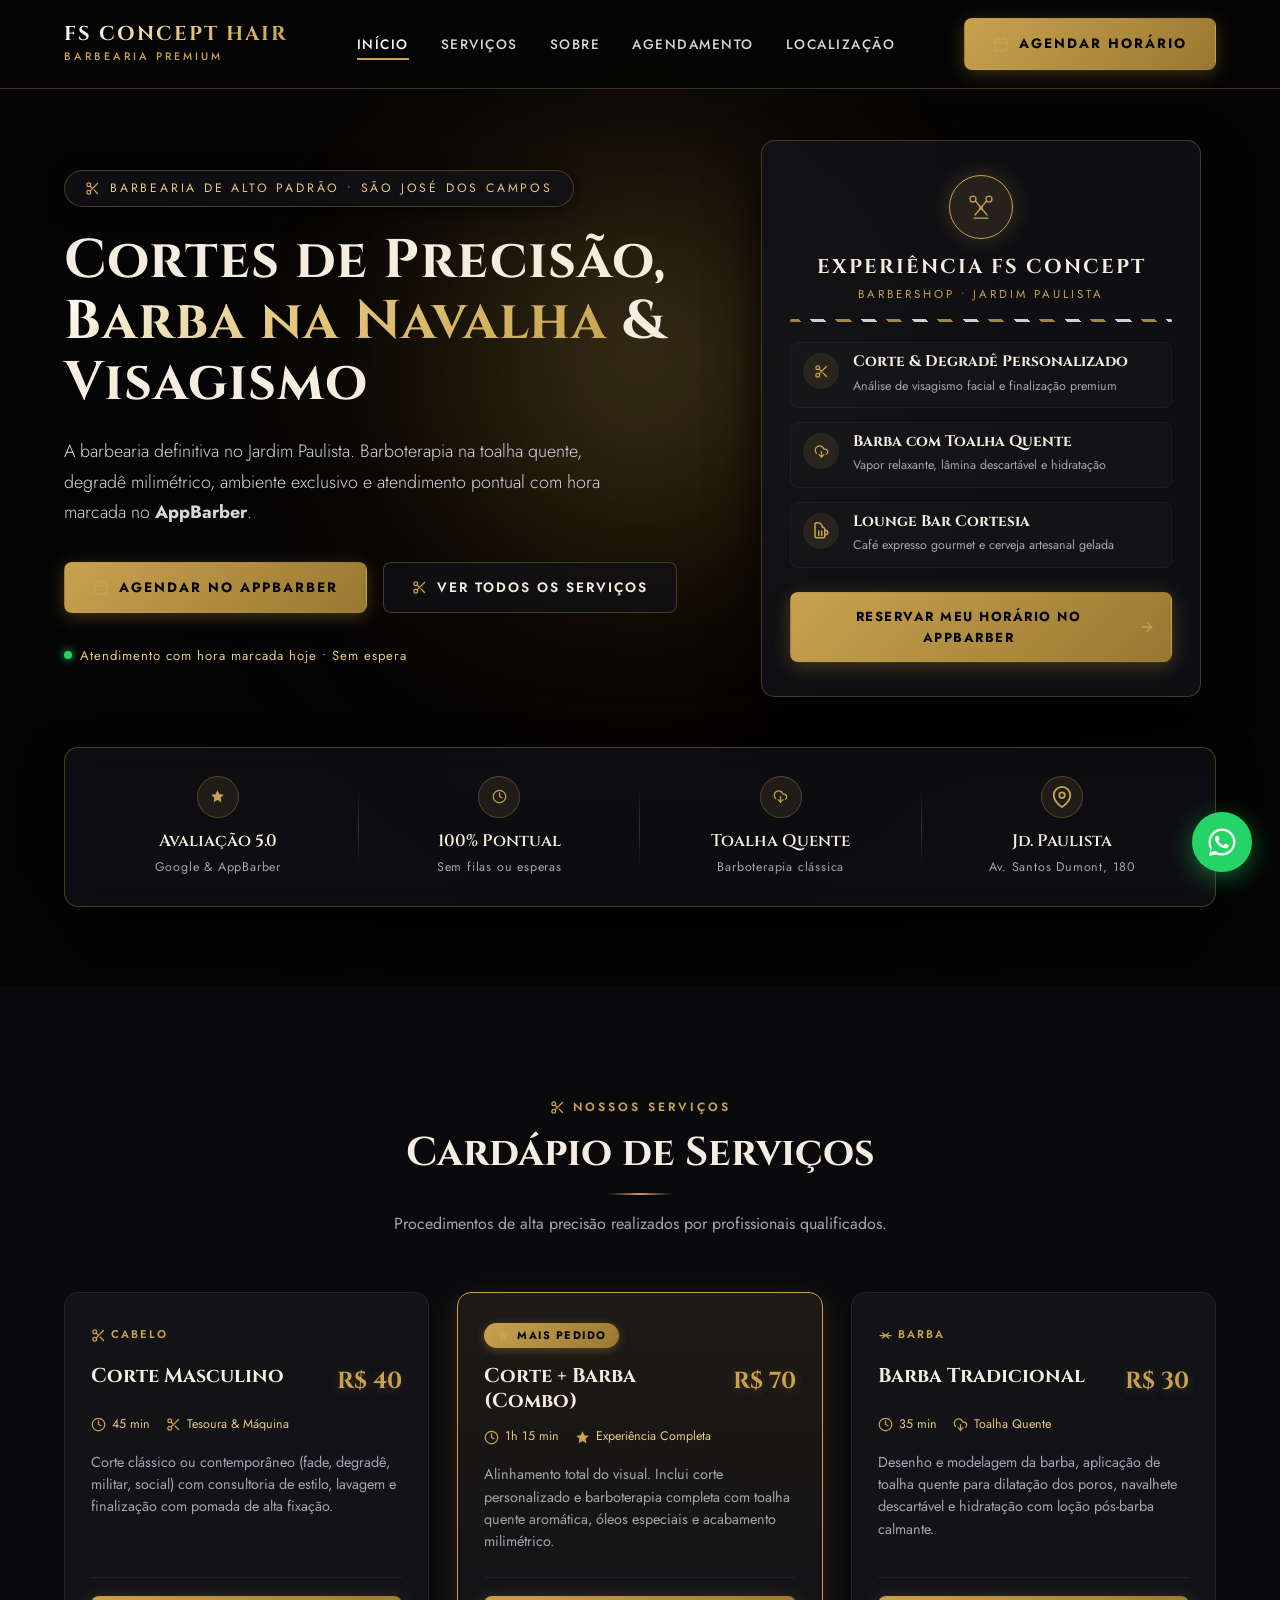
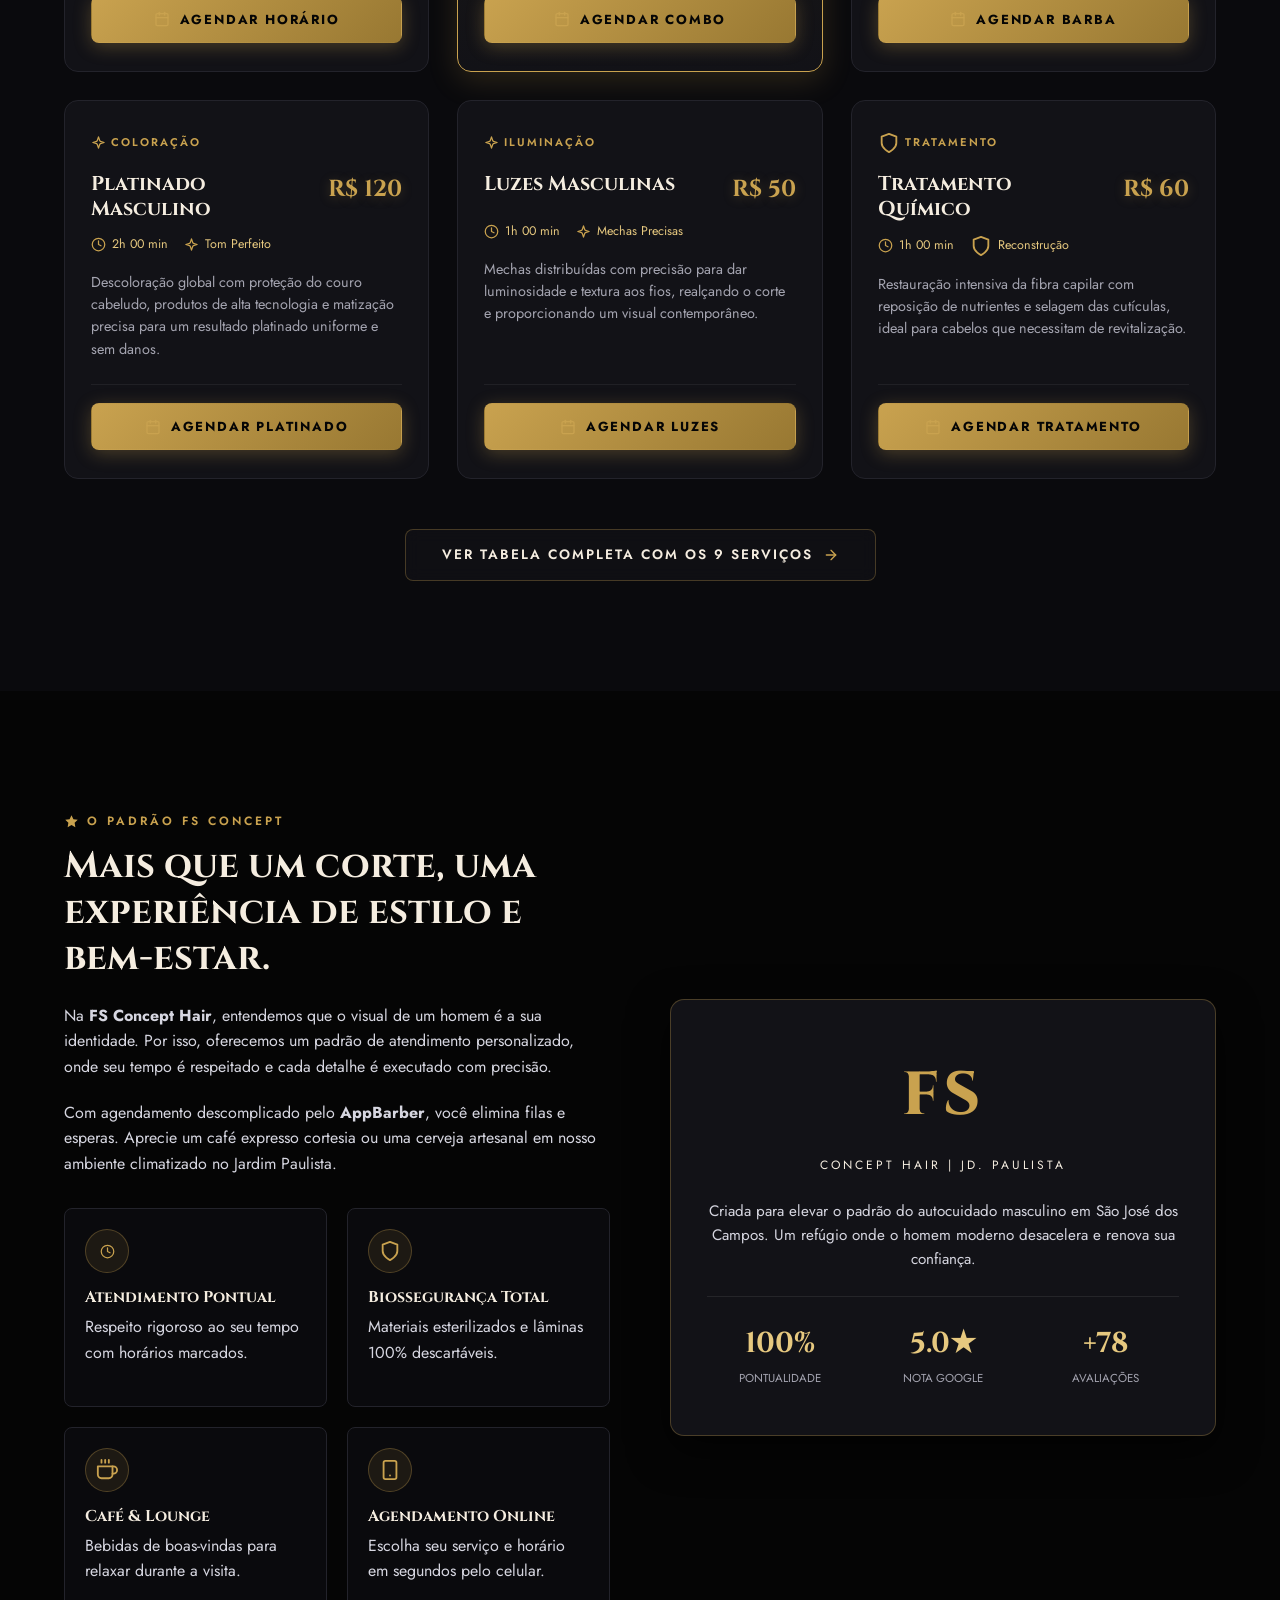
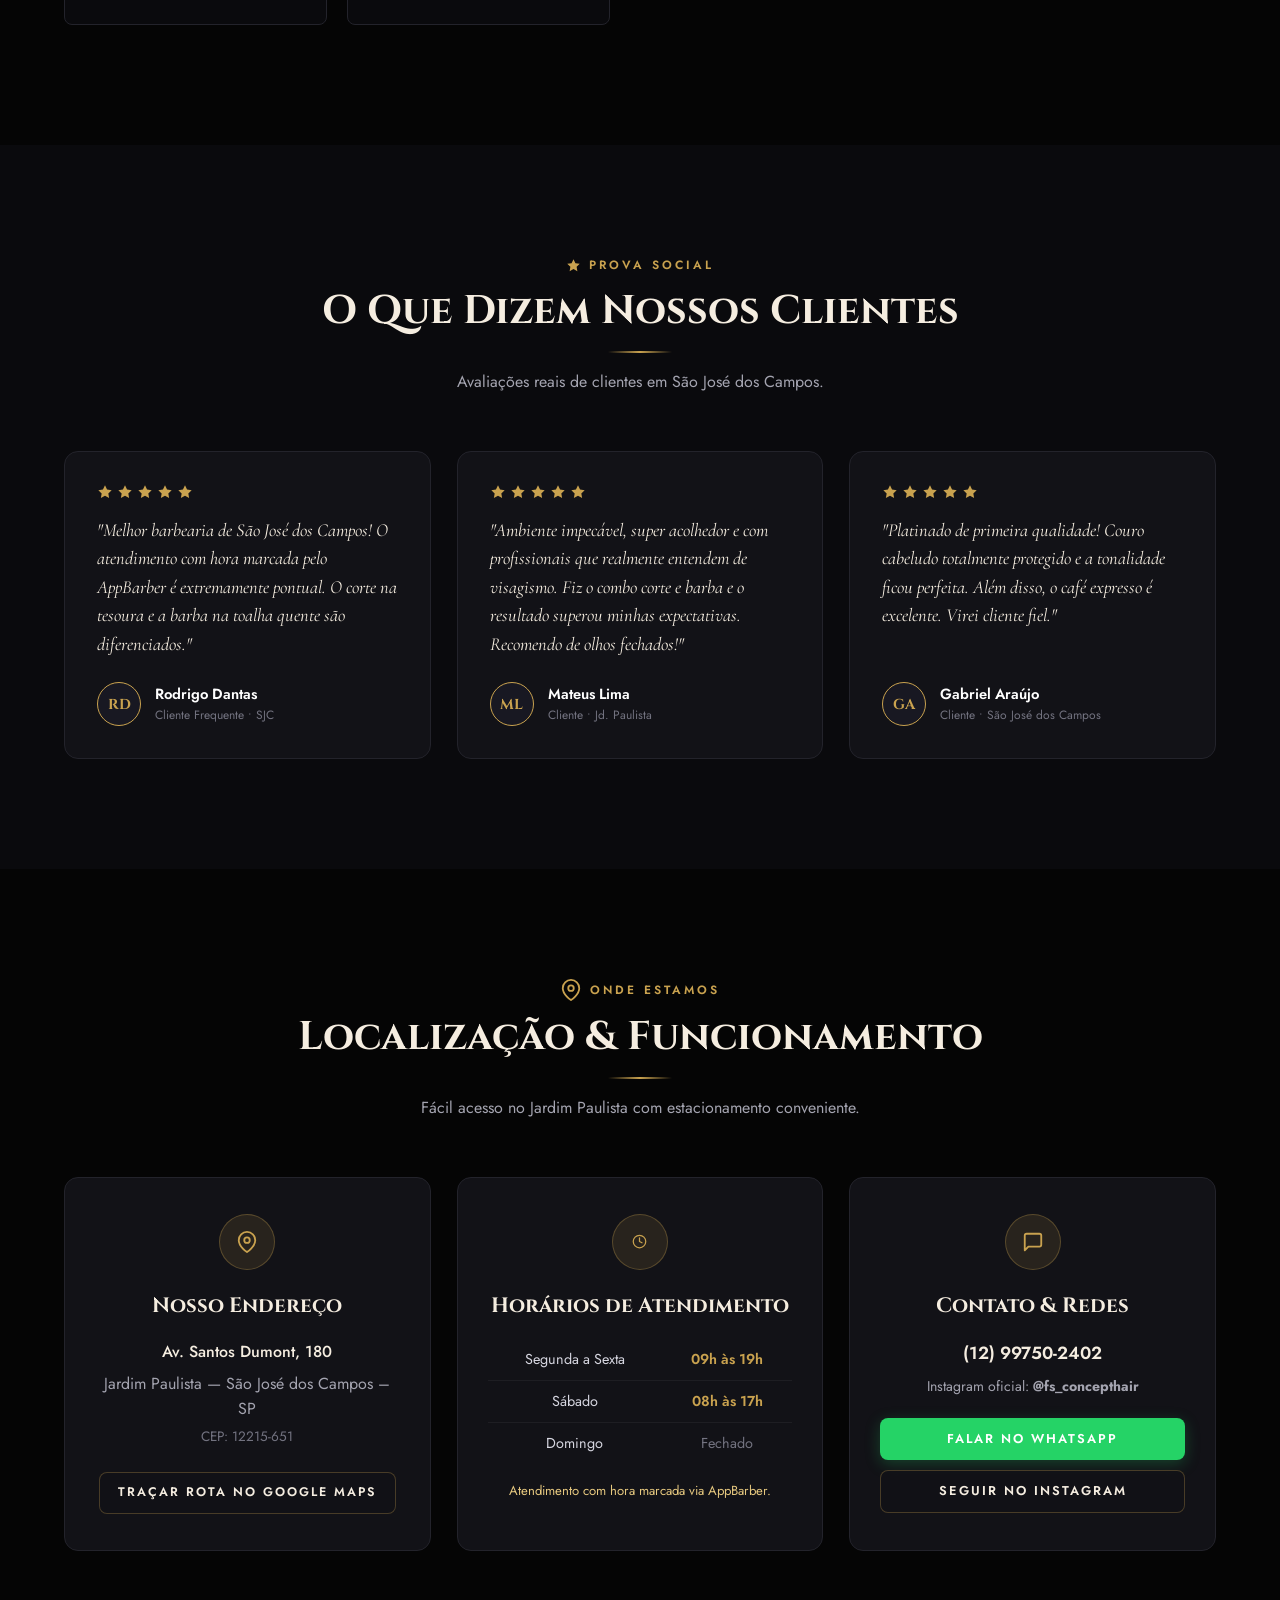
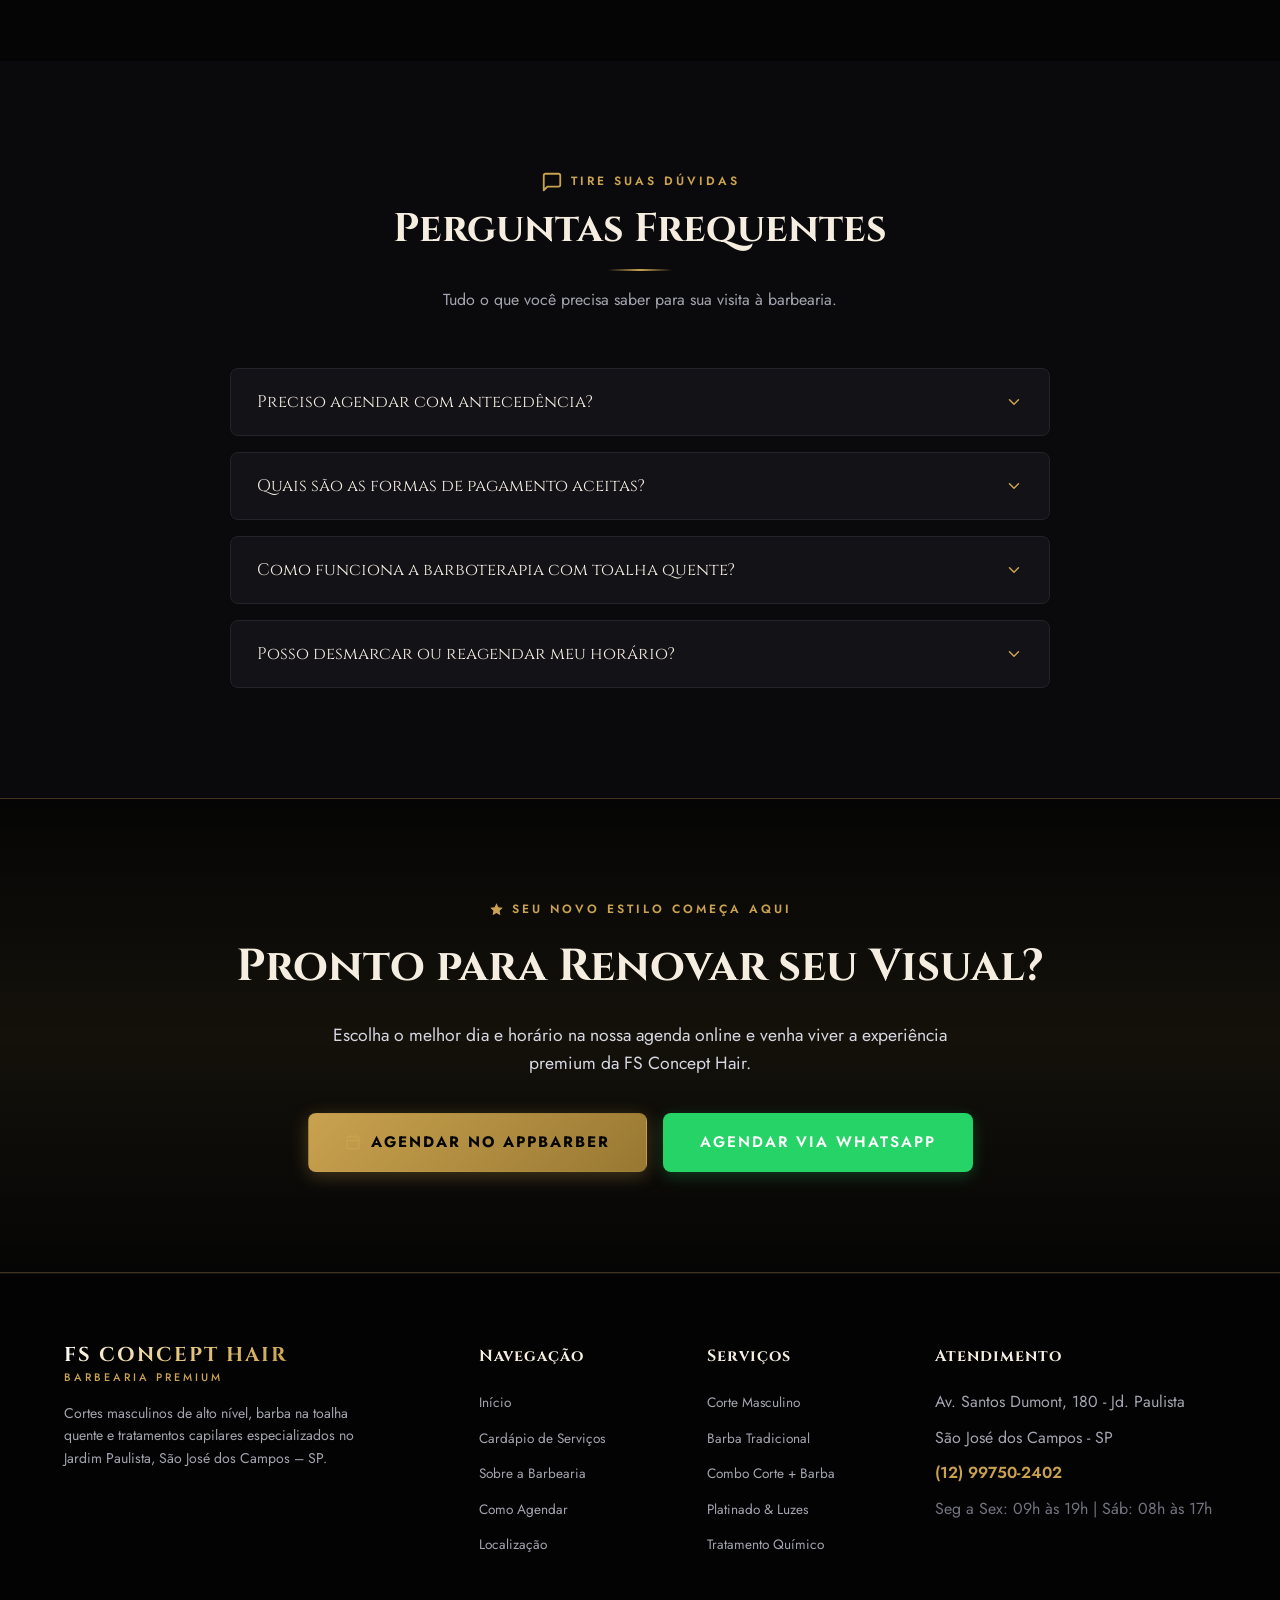
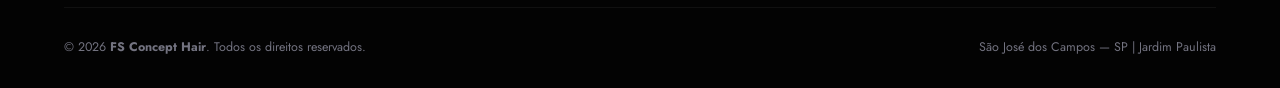
==== commit d5954461: "Add files via upload" ====
--- a/index.html
+++ b/index.html
@@ -2,7 +2,7 @@
 <html lang="pt-BR">
 <head>
   <meta charset="UTF-8" />
-  <meta name="viewport" content="width=device-width, initial-scale=1.0" />
+  <meta name="viewport" content="width=device-width, initial-scale=1.0, maximum-scale=5.0" />
   <title>FS Concept Hair | Barbearia Premium em São José dos Campos - SP</title>
   <meta name="description" content="Barbearia premium em São José dos Campos no Jardim Paulista. Cortes masculinos de precisão, barba na navalha com toalha quente, visagismo e atendimento pontual no AppBarber." />
   <meta name="keywords" content="barbearia são josé dos campos, corte masculino sjc, barba tradicional, barbearia jardim paulista, fs concept hair" />
@@ -17,9 +17,6 @@
   <link rel="preconnect" href="https://fonts.googleapis.com" />
   <link rel="preconnect" href="https://fonts.gstatic.com" crossorigin />
   <link href="https://fonts.googleapis.com/css2?family=Cinzel:wght@500;600;700;800&family=Cormorant+Garamond:ital,wght@0,400;0,600;1,400&family=Jost:wght@300;400;500;600&display=swap" rel="stylesheet" />
-
-  <!-- Estilo Global com Animações -->
-  <link rel="stylesheet" href="style.css" />
 
   <!-- Schema.org -->
   <script type="application/ld+json">
@@ -40,6 +37,1871 @@
     }
   }
   </script>
+
+  <!-- ESTILO CSS COMPLETO EMBUTIDO (GARANTIA DE FUNCIONAMENTO MOBILE E DESKTOP) -->
+  <style>
+/* ==========================================================================
+   FS CONCEPT HAIR | Barbearia Premium — Design System Oficial & Responsivo
+   Preto Nobre (#050505), Dourado Nobre (#c9a24f) e Tons Creme (#f5ede0)
+   ========================================================================== */
+
+:root {
+  --black: #050505;
+  --bg-dark: #0a0a0d;
+  --bg-card: #121217;
+  --bg-card-hover: #181822;
+  --border: #23232b;
+  --border-gold: rgba(201, 162, 79, 0.3);
+  --border-gold-hover: rgba(201, 162, 79, 0.75);
+  --gold: #c9a24f;
+  --gold-light: #e6c87f;
+  --gold-dark: #987832;
+  --gold-glow: rgba(201, 162, 79, 0.2);
+  --cream: #f5ede0;
+  --white: #ffffff;
+  --text: #a4a4b0;
+  --text-light: #d6d6e0;
+  --text-dim: #737380;
+  --whatsapp: #25D366;
+  --whatsapp-hover: #1ebd5a;
+  --radius: 8px;
+  --radius-lg: 14px;
+  --transition: all 0.3s cubic-bezier(0.16, 1, 0.3, 1);
+  --font-serif: 'Cinzel', serif;
+  --font-display: 'Cormorant Garamond', serif;
+  --font-sans: 'Jost', sans-serif;
+  --shadow-card: 0 14px 40px rgba(0, 0, 0, 0.65);
+}
+
+*, *::before, *::after {
+  box-sizing: border-box;
+  margin: 0;
+  padding: 0;
+}
+
+html {
+  scroll-behavior: smooth;
+  font-size: 16px;
+  background-color: var(--black);
+  -webkit-text-size-adjust: 100%;
+}
+
+body {
+  font-family: var(--font-sans);
+  background-color: var(--black);
+  color: var(--text-light);
+  line-height: 1.6;
+  width: 100%;
+  max-width: 100vw;
+  overflow-x: hidden !important;
+  position: relative;
+  -webkit-font-smoothing: antialiased;
+}
+
+a {
+  color: inherit;
+  text-decoration: none;
+  transition: var(--transition);
+}
+
+img {
+  max-width: 100%;
+  height: auto;
+  display: block;
+}
+
+.container {
+  width: 100%;
+  max-width: 1200px;
+  margin: 0 auto;
+  padding: 0 24px;
+}
+
+/* ── ÍCONES SVG METÁLICOS ── */
+.icon-svg {
+  display: inline-block;
+  vertical-align: middle;
+  stroke: var(--gold);
+  fill: none;
+  flex-shrink: 0;
+  transition: var(--transition);
+}
+
+.icon-svg.filled {
+  fill: var(--gold);
+  stroke: none;
+}
+
+/* ── TIPOGRAFIA AUXILIAR ── */
+.gold-gradient {
+  background: linear-gradient(135deg, #ffffff 0%, var(--gold-light) 40%, var(--gold) 100%);
+  -webkit-background-clip: text;
+  -webkit-text-fill-color: transparent;
+}
+
+.gold-text {
+  color: var(--gold);
+}
+
+/* ── BOTÕES PREMIUM ── */
+.btn {
+  display: inline-flex;
+  align-items: center;
+  justify-content: center;
+  gap: 10px;
+  padding: 14px 28px;
+  font-family: var(--font-sans);
+  font-size: 0.85rem;
+  font-weight: 600;
+  text-transform: uppercase;
+  letter-spacing: 2px;
+  border-radius: var(--radius);
+  cursor: pointer;
+  transition: var(--transition);
+  border: 1px solid transparent;
+  user-select: none;
+  position: relative;
+  overflow: hidden;
+}
+
+.btn:active {
+  transform: scale(0.97);
+}
+
+.btn-primary {
+  background: linear-gradient(135deg, var(--gold) 0%, var(--gold-dark) 100%);
+  color: var(--black);
+  box-shadow: 0 4px 18px rgba(201, 162, 79, 0.3);
+  font-weight: 700;
+}
+
+.btn-primary:hover {
+  transform: translateY(-2px);
+  box-shadow: 0 8px 30px rgba(201, 162, 79, 0.55);
+  background: linear-gradient(135deg, var(--gold-light) 0%, var(--gold) 100%);
+  color: #000;
+}
+
+.btn-outline {
+  background: rgba(18, 18, 23, 0.7);
+  border-color: var(--border-gold);
+  color: var(--cream);
+  backdrop-filter: blur(8px);
+}
+
+.btn-outline:hover {
+  border-color: var(--gold);
+  background: rgba(201, 162, 79, 0.15);
+  color: var(--white);
+  transform: translateY(-2px);
+  box-shadow: 0 4px 20px rgba(201, 162, 79, 0.25);
+}
+
+.btn-whatsapp {
+  background: #25D366;
+  color: #ffffff;
+  box-shadow: 0 4px 15px rgba(37, 211, 102, 0.25);
+  font-weight: 600;
+}
+
+.btn-whatsapp:hover {
+  background: #1ebd5a;
+  transform: translateY(-2px);
+  box-shadow: 0 8px 25px rgba(37, 211, 102, 0.45);
+}
+
+/* ── HEADER / NAV ── */
+.nav {
+  position: fixed;
+  top: 0;
+  left: 0;
+  width: 100%;
+  z-index: 1000;
+  padding: 18px 0;
+  background: rgba(5, 5, 5, 0.88);
+  backdrop-filter: blur(14px);
+  -webkit-backdrop-filter: blur(14px);
+  border-bottom: 1px solid var(--border-gold);
+  transition: var(--transition);
+}
+
+.nav.scrolled {
+  padding: 12px 0;
+  background: rgba(5, 5, 5, 0.98);
+  border-bottom: 1px solid rgba(201, 162, 79, 0.45);
+  box-shadow: 0 4px 25px rgba(0, 0, 0, 0.85);
+}
+
+.nav-container {
+  display: flex;
+  justify-content: space-between;
+  align-items: center;
+}
+
+.brand-logo {
+  display: flex;
+  align-items: center;
+  gap: 14px;
+  text-decoration: none;
+}
+
+.logo-img {
+  height: 46px;
+  width: auto;
+  object-fit: contain;
+  filter: drop-shadow(0 2px 8px rgba(201, 162, 79, 0.3));
+}
+
+.brand-text {
+  display: flex;
+  flex-direction: column;
+}
+
+.brand-name {
+  font-family: var(--font-serif);
+  font-size: 1.25rem;
+  font-weight: 700;
+  letter-spacing: 2px;
+  line-height: 1.1;
+  background: linear-gradient(135deg, #ffffff 0%, var(--gold-light) 50%, var(--gold) 100%);
+  -webkit-background-clip: text;
+  -webkit-text-fill-color: transparent;
+}
+
+.brand-sub {
+  font-family: var(--font-sans);
+  font-size: 0.68rem;
+  text-transform: uppercase;
+  letter-spacing: 3px;
+  color: var(--gold);
+  font-weight: 500;
+  margin-top: 3px;
+}
+
+.nav-menu {
+  display: flex;
+  align-items: center;
+  gap: 32px;
+  list-style: none;
+}
+
+.nav-link {
+  font-size: 0.85rem;
+  text-transform: uppercase;
+  letter-spacing: 1.5px;
+  color: var(--text-light);
+  font-weight: 500;
+  position: relative;
+  padding: 6px 0;
+}
+
+.nav-link::after {
+  content: '';
+  position: absolute;
+  bottom: 0;
+  left: 50%;
+  transform: translateX(-50%);
+  width: 0;
+  height: 2px;
+  background: var(--gold);
+  transition: width 0.3s ease;
+}
+
+.nav-link:hover, .nav-link.active {
+  color: var(--white);
+}
+
+.nav-link:hover::after, .nav-link.active::after {
+  width: 100%;
+}
+
+.nav-actions {
+  display: flex;
+  align-items: center;
+  gap: 16px;
+}
+
+.menu-toggle {
+  display: none;
+  background: transparent;
+  border: 1px solid var(--border-gold);
+  border-radius: var(--radius);
+  color: var(--gold);
+  padding: 8px 12px;
+  cursor: pointer;
+}
+
+/* Menu Mobile Gaveta */
+.mobile-nav {
+  display: none;
+  position: fixed;
+  top: 72px;
+  left: 0;
+  width: 100%;
+  background: rgba(10, 10, 14, 0.98);
+  backdrop-filter: blur(16px);
+  border-bottom: 1px solid var(--border-gold);
+  padding: 24px;
+  z-index: 999;
+}
+
+.mobile-nav.active {
+  display: block;
+}
+
+.mobile-nav ul {
+  list-style: none;
+  display: flex;
+  flex-direction: column;
+  gap: 18px;
+}
+
+.mobile-nav a {
+  font-size: 1rem;
+  text-transform: uppercase;
+  letter-spacing: 2px;
+  color: var(--cream);
+  display: block;
+  padding: 8px 0;
+  border-bottom: 1px solid rgba(255, 255, 255, 0.05);
+}
+
+/* ── HERO SECTION ── */
+.hero {
+  position: relative;
+  min-height: 100vh;
+  display: flex;
+  align-items: center;
+  justify-content: center;
+  padding: 140px 24px 80px;
+  overflow: hidden;
+  background: #050505;
+}
+
+.hero-bg {
+  position: absolute;
+  inset: 0;
+  background-size: cover;
+  background-position: center;
+  background-repeat: no-repeat;
+  background-image: 
+    radial-gradient(circle at 50% 35%, rgba(201, 162, 79, 0.22) 0%, rgba(5, 5, 5, 0.94) 80%),
+    linear-gradient(rgba(201, 162, 79, 0.035) 1px, transparent 1px),
+    linear-gradient(90deg, rgba(201, 162, 79, 0.035) 1px, transparent 1px),
+    url("fachada.jpg"), 
+    url("frente.jpg"), 
+    url("assets/fachada.jpg");
+  background-size: cover, 60px 60px, 60px 60px, cover, cover, cover;
+  filter: brightness(0.68) contrast(1.18);
+  transform: scale(1.02);
+  transition: transform 9s ease;
+  z-index: 1;
+}
+
+.hero:hover .hero-bg {
+  transform: scale(1.04);
+}
+
+.hero-overlay {
+  position: absolute;
+  inset: 0;
+  background: radial-gradient(circle at center, transparent 0%, rgba(5, 5, 5, 0.75) 60%, #050505 100%);
+  z-index: 2;
+  pointer-events: none;
+}
+
+.hero-glow-accent {
+  position: absolute;
+  top: 15%;
+  left: 50%;
+  transform: translateX(-50%);
+  width: 100%;
+  max-width: 650px;
+  height: 400px;
+  background: radial-gradient(circle, rgba(201, 162, 79, 0.22) 0%, transparent 70%);
+  filter: blur(90px);
+  z-index: 2;
+  pointer-events: none;
+}
+
+.hero-content {
+  position: relative;
+  z-index: 3;
+  width: 100%;
+  max-width: 1200px;
+  margin: 0 auto;
+}
+
+.hero-grid {
+  display: grid;
+  grid-template-columns: 1.15fr 0.85fr;
+  gap: 48px;
+  align-items: center;
+}
+
+.hero-text-col {
+  text-align: left;
+}
+
+.barber-crest-badge {
+  display: inline-flex;
+  align-items: center;
+  gap: 10px;
+  padding: 8px 20px;
+  background: rgba(18, 18, 23, 0.85);
+  border: 1px solid var(--border-gold);
+  border-radius: 50px;
+  font-size: 0.76rem;
+  letter-spacing: 2.8px;
+  text-transform: uppercase;
+  color: var(--gold-light);
+  margin-bottom: 24px;
+  box-shadow: 0 4px 20px rgba(0, 0, 0, 0.6);
+}
+
+.hero-title {
+  font-family: var(--font-serif);
+  font-size: 3.4rem;
+  line-height: 1.12;
+  font-weight: 700;
+  color: var(--cream);
+  margin-bottom: 22px;
+  letter-spacing: 1px;
+}
+
+.hero-description {
+  font-size: 1.12rem;
+  color: var(--text-light);
+  max-width: 580px;
+  margin-bottom: 34px;
+  font-weight: 300;
+  line-height: 1.7;
+}
+
+.hero-actions {
+  display: flex;
+  gap: 16px;
+  flex-wrap: wrap;
+  margin-bottom: 28px;
+}
+
+.live-status {
+  display: inline-flex;
+  align-items: center;
+  gap: 8px;
+  font-size: 0.82rem;
+  color: var(--gold-light);
+  letter-spacing: 1px;
+}
+
+.live-dot {
+  width: 8px;
+  height: 8px;
+  border-radius: 50%;
+  background: #25D366;
+  box-shadow: 0 0 10px #25D366;
+  animation: pulseLive 2s infinite;
+}
+
+@keyframes pulseLive {
+  0% { transform: scale(0.95); box-shadow: 0 0 0 0 rgba(37, 211, 102, 0.7); }
+  70% { transform: scale(1.1); box-shadow: 0 0 0 8px rgba(37, 211, 102, 0); }
+  100% { transform: scale(0.95); box-shadow: 0 0 0 0 rgba(37, 211, 102, 0); }
+}
+
+.hero-showcase-col {
+  display: flex;
+  justify-content: center;
+}
+
+.barber-showcase-card {
+  width: 100%;
+  max-width: 440px;
+  background: rgba(18, 18, 23, 0.85);
+  border: 1px solid var(--border-gold);
+  border-radius: var(--radius-lg);
+  padding: 34px 28px;
+  backdrop-filter: blur(16px);
+  box-shadow: 0 20px 50px rgba(0, 0, 0, 0.8);
+  position: relative;
+  transition: var(--transition);
+}
+
+.barber-showcase-card:hover {
+  border-color: var(--border-gold-hover);
+  transform: translateY(-6px);
+  box-shadow: 0 25px 60px rgba(0, 0, 0, 0.9), 0 0 30px rgba(201, 162, 79, 0.2);
+}
+
+.showcase-header {
+  text-align: center;
+  margin-bottom: 20px;
+}
+
+.barber-tools-emblem {
+  width: 64px;
+  height: 64px;
+  border-radius: 50%;
+  background: rgba(201, 162, 79, 0.12);
+  border: 1px solid var(--gold);
+  display: flex;
+  align-items: center;
+  justify-content: center;
+  margin: 0 auto 12px;
+  box-shadow: 0 0 20px rgba(201, 162, 79, 0.25);
+}
+
+.showcase-title {
+  font-family: var(--font-serif);
+  font-size: 1.25rem;
+  color: var(--cream);
+  letter-spacing: 2px;
+}
+
+.showcase-subtitle {
+  font-size: 0.72rem;
+  text-transform: uppercase;
+  letter-spacing: 3px;
+  color: var(--gold);
+  margin-top: 2px;
+}
+
+.barber-pole-strip {
+  width: 100%;
+  height: 3px;
+  background: repeating-linear-gradient(
+    45deg,
+    var(--gold) 0,
+    var(--gold) 10px,
+    #111115 10px,
+    #111115 18px,
+    #ffffff 18px,
+    #ffffff 28px,
+    #111115 28px,
+    #111115 36px
+  );
+  background-size: 200% 200%;
+  animation: barberPoleAnim 12s linear infinite;
+  border-radius: 3px;
+  margin: 16px 0;
+  opacity: 0.8;
+}
+
+@keyframes barberPoleAnim {
+  0% { background-position: 0 0; }
+  100% { background-position: 100% 100%; }
+}
+
+.showcase-features {
+  display: flex;
+  flex-direction: column;
+  gap: 14px;
+  margin-bottom: 24px;
+}
+
+.showcase-item {
+  display: flex;
+  align-items: flex-start;
+  gap: 14px;
+  padding: 10px 12px;
+  border-radius: var(--radius);
+  background: rgba(255, 255, 255, 0.02);
+  border: 1px solid rgba(255, 255, 255, 0.04);
+  transition: var(--transition);
+}
+
+.showcase-item:hover {
+  background: rgba(201, 162, 79, 0.08);
+  border-color: rgba(201, 162, 79, 0.3);
+  transform: translateX(4px);
+}
+
+.showcase-icon-box {
+  width: 36px;
+  height: 36px;
+  border-radius: 50%;
+  background: rgba(201, 162, 79, 0.1);
+  display: flex;
+  align-items: center;
+  justify-content: center;
+  flex-shrink: 0;
+}
+
+.showcase-text strong {
+  display: block;
+  font-family: var(--font-serif);
+  font-size: 0.95rem;
+  color: var(--cream);
+  line-height: 1.2;
+}
+
+.showcase-text span {
+  font-size: 0.78rem;
+  color: var(--text);
+  line-height: 1.4;
+}
+
+.showcase-cta {
+  width: 100%;
+  padding: 13px 16px;
+  font-size: 0.82rem;
+  letter-spacing: 1.5px;
+  text-align: center;
+}
+
+/* ── TRUST BAR ── */
+.hero-trust-bar {
+  display: grid;
+  grid-template-columns: repeat(4, 1fr);
+  gap: 16px;
+  background: rgba(18, 18, 23, 0.75);
+  border: 1px solid var(--border-gold);
+  border-radius: var(--radius-lg);
+  padding: 22px 20px;
+  backdrop-filter: blur(16px);
+  box-shadow: 0 16px 40px rgba(0, 0, 0, 0.7);
+  margin-top: 50px;
+}
+
+.trust-item {
+  display: flex;
+  flex-direction: column;
+  align-items: center;
+  text-align: center;
+  padding: 6px 12px;
+  position: relative;
+  transition: transform 0.3s ease;
+}
+
+.trust-item:hover {
+  transform: translateY(-4px);
+}
+
+.trust-item:not(:last-child)::after {
+  content: '';
+  position: absolute;
+  right: -8px;
+  top: 15%;
+  height: 70%;
+  width: 1px;
+  background: linear-gradient(180deg, transparent, rgba(201, 162, 79, 0.25), transparent);
+}
+
+.trust-icon-box {
+  width: 42px;
+  height: 42px;
+  border-radius: 50%;
+  background: rgba(201, 162, 79, 0.1);
+  border: 1px solid rgba(201, 162, 79, 0.3);
+  display: flex;
+  align-items: center;
+  justify-content: center;
+  margin-bottom: 10px;
+  transition: transform 0.3s ease;
+}
+
+.trust-item:hover .trust-icon-box {
+  transform: scale(1.15) rotate(6deg);
+  border-color: var(--gold);
+  background: rgba(201, 162, 79, 0.22);
+}
+
+.trust-title {
+  font-family: var(--font-serif);
+  font-size: 1.05rem;
+  color: var(--cream);
+  font-weight: 600;
+  margin-bottom: 3px;
+}
+
+.trust-desc {
+  font-size: 0.78rem;
+  color: var(--text);
+  letter-spacing: 0.8px;
+}
+
+/* ── SEÇÃO DE SERVIÇOS ── */
+.services-section {
+  padding: 110px 0;
+  background-color: var(--bg-dark);
+  position: relative;
+}
+
+.section-header {
+  text-align: center;
+  max-width: 720px;
+  margin: 0 auto 56px;
+}
+
+.section-tag {
+  display: inline-flex;
+  align-items: center;
+  gap: 8px;
+  font-size: 0.75rem;
+  text-transform: uppercase;
+  letter-spacing: 3px;
+  color: var(--gold);
+  font-weight: 600;
+  margin-bottom: 12px;
+}
+
+.section-title {
+  font-family: var(--font-serif);
+  font-size: 2.5rem;
+  color: var(--cream);
+  line-height: 1.2;
+  margin-bottom: 16px;
+}
+
+.section-divider {
+  width: 64px;
+  height: 2px;
+  background: linear-gradient(90deg, transparent, var(--gold), transparent);
+  margin: 0 auto 16px;
+}
+
+.section-subtitle {
+  font-size: 1rem;
+  color: var(--text);
+}
+
+.services-filter {
+  display: flex;
+  justify-content: center;
+  gap: 12px;
+  margin-bottom: 48px;
+  flex-wrap: wrap;
+}
+
+.filter-btn {
+  background: var(--bg-card);
+  border: 1px solid var(--border);
+  color: var(--text-light);
+  padding: 10px 22px;
+  border-radius: 50px;
+  font-size: 0.82rem;
+  font-family: var(--font-sans);
+  letter-spacing: 1.5px;
+  cursor: pointer;
+  transition: var(--transition);
+}
+
+.filter-btn.active, .filter-btn:hover {
+  background: var(--gold-glow);
+  border-color: var(--gold);
+  color: var(--gold-light);
+  box-shadow: 0 4px 18px rgba(201, 162, 79, 0.25);
+}
+
+.services-grid {
+  display: grid;
+  grid-template-columns: repeat(auto-fit, minmax(330px, 1fr));
+  gap: 28px;
+}
+
+.service-card {
+  background: var(--bg-card);
+  border: 1px solid var(--border);
+  border-radius: var(--radius-lg);
+  padding: 28px 26px;
+  position: relative;
+  display: flex;
+  flex-direction: column;
+  justify-content: space-between;
+  transition: var(--transition);
+  overflow: hidden;
+}
+
+.service-card:hover {
+  transform: translateY(-8px) scale(1.01);
+  border-color: var(--border-gold-hover);
+  box-shadow: 0 20px 45px rgba(0, 0, 0, 0.8), 0 0 30px rgba(201, 162, 79, 0.2);
+  background: var(--bg-card-hover);
+}
+
+.service-card.featured {
+  border-color: var(--gold);
+  background: linear-gradient(180deg, rgba(201, 162, 79, 0.1) 0%, var(--bg-card) 100%);
+  box-shadow: 0 8px 30px rgba(201, 162, 79, 0.18);
+}
+
+.service-tag-bar {
+  min-height: 28px;
+  margin-bottom: 14px;
+  display: flex;
+  align-items: center;
+  justify-content: flex-start;
+}
+
+.service-badge {
+  display: inline-flex;
+  align-items: center;
+  gap: 6px;
+  background: linear-gradient(135deg, var(--gold) 0%, var(--gold-dark) 100%);
+  color: var(--black);
+  font-size: 0.68rem;
+  font-weight: 700;
+  text-transform: uppercase;
+  letter-spacing: 1.5px;
+  padding: 4px 12px;
+  border-radius: 50px;
+  box-shadow: 0 2px 10px rgba(201, 162, 79, 0.35);
+}
+
+.service-category-tag {
+  font-size: 0.7rem;
+  text-transform: uppercase;
+  letter-spacing: 2px;
+  color: var(--gold);
+  font-weight: 600;
+  display: inline-flex;
+  align-items: center;
+  gap: 5px;
+}
+
+.service-header {
+  display: flex;
+  justify-content: space-between;
+  align-items: flex-start;
+  margin-bottom: 14px;
+  gap: 16px;
+}
+
+.service-name {
+  font-family: var(--font-serif);
+  font-size: 1.25rem;
+  color: var(--cream);
+  line-height: 1.25;
+}
+
+.service-price {
+  font-family: var(--font-serif);
+  font-size: 1.45rem;
+  color: var(--gold);
+  font-weight: 700;
+  white-space: nowrap;
+  text-shadow: 0 2px 12px rgba(201, 162, 79, 0.25);
+  transition: transform 0.3s ease;
+}
+
+.service-card:hover .service-price {
+  transform: scale(1.06);
+}
+
+.service-meta {
+  display: flex;
+  align-items: center;
+  gap: 16px;
+  font-size: 0.8rem;
+  color: var(--text-dim);
+  margin-bottom: 16px;
+  flex-wrap: wrap;
+}
+
+.meta-item {
+  display: inline-flex;
+  align-items: center;
+  gap: 6px;
+  color: var(--gold-light);
+  font-size: 0.78rem;
+}
+
+.service-desc {
+  font-size: 0.9rem;
+  color: var(--text);
+  margin-bottom: 24px;
+  line-height: 1.55;
+}
+
+.service-card-footer {
+  margin-top: auto;
+  padding-top: 18px;
+  border-top: 1px solid rgba(255, 255, 255, 0.06);
+}
+
+.service-btn {
+  width: 100%;
+  padding: 12px 18px;
+  font-size: 0.82rem;
+  letter-spacing: 1.8px;
+}
+
+/* ── SEÇÃO SOBRE / EXPERIÊNCIA ── */
+.about-section {
+  padding: 120px 0;
+  background: var(--black);
+  position: relative;
+}
+
+.about-grid {
+  display: grid;
+  grid-template-columns: 1fr 1fr;
+  gap: 60px;
+  align-items: center;
+}
+
+.about-experience-box {
+  position: relative;
+  background: var(--bg-card);
+  border: 1px solid var(--border-gold);
+  border-radius: var(--radius-lg);
+  padding: 48px 36px;
+  text-align: center;
+  box-shadow: var(--shadow-card);
+  transition: var(--transition);
+}
+
+.about-experience-box:hover {
+  border-color: var(--border-gold-hover);
+  box-shadow: 0 20px 50px rgba(0, 0, 0, 0.8), 0 0 25px rgba(201, 162, 79, 0.15);
+}
+
+.about-monogram {
+  font-family: var(--font-serif);
+  font-size: 3.8rem;
+  font-weight: 800;
+  color: var(--gold);
+  letter-spacing: 4px;
+  margin-bottom: 10px;
+}
+
+.about-box-tag {
+  font-size: 0.75rem;
+  text-transform: uppercase;
+  letter-spacing: 3px;
+  color: var(--cream);
+  margin-bottom: 24px;
+}
+
+.about-box-stats {
+  display: grid;
+  grid-template-columns: repeat(3, 1fr);
+  gap: 16px;
+  padding-top: 24px;
+  border-top: 1px solid rgba(255, 255, 255, 0.08);
+}
+
+.stat-num {
+  font-family: var(--font-serif);
+  font-size: 1.8rem;
+  color: var(--gold-light);
+  font-weight: 700;
+}
+
+.stat-label {
+  font-size: 0.72rem;
+  color: var(--text);
+  text-transform: uppercase;
+  margin-top: 2px;
+  white-space: nowrap;
+}
+
+.about-text h2 {
+  font-family: var(--font-serif);
+  font-size: 2.3rem;
+  color: var(--cream);
+  line-height: 1.25;
+  margin-bottom: 22px;
+}
+
+.about-text p {
+  font-size: 1rem;
+  color: var(--text-light);
+  margin-bottom: 20px;
+}
+
+.about-features {
+  display: grid;
+  grid-template-columns: 1fr 1fr;
+  gap: 20px;
+  margin-top: 32px;
+}
+
+.feature-card {
+  background: var(--bg-dark);
+  border: 1px solid var(--border);
+  border-radius: var(--radius);
+  padding: 20px;
+  transition: var(--transition);
+}
+
+.feature-card:hover {
+  border-color: var(--gold);
+  transform: translateY(-4px);
+  box-shadow: 0 10px 25px rgba(0, 0, 0, 0.5);
+}
+
+.feature-icon-box {
+  width: 44px;
+  height: 44px;
+  border-radius: 50%;
+  background: rgba(201, 162, 79, 0.1);
+  border: 1px solid rgba(201, 162, 79, 0.3);
+  display: flex;
+  align-items: center;
+  justify-content: center;
+  margin-bottom: 12px;
+  transition: transform 0.3s ease;
+}
+
+.feature-card:hover .feature-icon-box {
+  transform: scale(1.15) rotate(6deg);
+  background: rgba(201, 162, 79, 0.2);
+  border-color: var(--gold);
+}
+
+.feature-title {
+  font-family: var(--font-serif);
+  font-size: 0.98rem;
+  color: var(--cream);
+  margin-bottom: 4px;
+}
+
+.feature-desc {
+  font-size: 0.82rem;
+  color: var(--text);
+}
+
+/* ── DEPOIMENTOS ── */
+.testimonials-section {
+  padding: 110px 0;
+  background: var(--bg-dark);
+}
+
+.testimonials-grid {
+  display: grid;
+  grid-template-columns: repeat(auto-fit, minmax(310px, 1fr));
+  gap: 26px;
+}
+
+.testimonial-card {
+  background: var(--bg-card);
+  border: 1px solid var(--border);
+  border-radius: var(--radius-lg);
+  padding: 32px;
+  display: flex;
+  flex-direction: column;
+  justify-content: space-between;
+  transition: var(--transition);
+}
+
+.testimonial-card:hover {
+  border-color: var(--border-gold-hover);
+  transform: translateY(-5px);
+  box-shadow: 0 16px 36px rgba(0, 0, 0, 0.7);
+}
+
+.stars-row {
+  display: flex;
+  gap: 4px;
+  margin-bottom: 16px;
+}
+
+.testimonial-quote {
+  font-family: var(--font-display);
+  font-size: 1.15rem;
+  color: var(--cream);
+  font-style: italic;
+  margin-bottom: 24px;
+  line-height: 1.55;
+}
+
+.testimonial-author {
+  display: flex;
+  align-items: center;
+  gap: 14px;
+  margin-top: auto;
+}
+
+.author-avatar {
+  width: 44px;
+  height: 44px;
+  border-radius: 50%;
+  background: var(--bg-card-hover);
+  border: 1px solid var(--gold);
+  display: flex;
+  align-items: center;
+  justify-content: center;
+  font-family: var(--font-serif);
+  font-weight: 700;
+  color: var(--gold);
+  font-size: 0.9rem;
+}
+
+.author-name {
+  font-weight: 600;
+  color: var(--white);
+  font-size: 0.92rem;
+}
+
+.author-sub {
+  font-size: 0.75rem;
+  color: var(--text-dim);
+}
+
+/* ── LOCALIZAÇÃO ── */
+.location-section {
+  padding: 110px 0;
+  background: var(--black);
+}
+
+.location-grid {
+  display: grid;
+  grid-template-columns: repeat(auto-fit, minmax(300px, 1fr));
+  gap: 26px;
+}
+
+.info-card {
+  background: var(--bg-card);
+  border: 1px solid var(--border);
+  border-radius: var(--radius-lg);
+  padding: 36px 30px;
+  text-align: center;
+  transition: var(--transition);
+}
+
+.info-card:hover {
+  border-color: var(--border-gold-hover);
+  transform: translateY(-5px);
+  box-shadow: 0 16px 36px rgba(0, 0, 0, 0.7);
+}
+
+.info-icon-box {
+  width: 56px;
+  height: 56px;
+  border-radius: 50%;
+  background: rgba(201, 162, 79, 0.12);
+  border: 1px solid var(--border-gold);
+  display: flex;
+  align-items: center;
+  justify-content: center;
+  margin: 0 auto 20px;
+}
+
+.info-card h3 {
+  font-family: var(--font-serif);
+  font-size: 1.3rem;
+  color: var(--cream);
+  margin-bottom: 16px;
+}
+
+.hours-table {
+  width: 100%;
+  margin: 16px 0;
+  border-collapse: collapse;
+}
+
+.hours-table td {
+  padding: 9px 6px;
+  font-size: 0.9rem;
+  border-bottom: 1px solid rgba(255, 255, 255, 0.05);
+  color: var(--text-light);
+}
+
+.hours-table tr:last-child td {
+  border-bottom: none;
+}
+
+/* ── FAQ ACCORDION (100% VISÍVEL E ANIMADO AO ATIVAR) ── */
+.faq-section {
+  padding: 110px 0;
+  background: var(--bg-dark);
+}
+
+.faq-list {
+  max-width: 820px;
+  margin: 0 auto;
+  display: flex;
+  flex-direction: column;
+  gap: 16px;
+}
+
+.faq-item {
+  background: var(--bg-card);
+  border: 1px solid var(--border);
+  border-radius: var(--radius);
+  overflow: hidden;
+  transition: border-color 0.3s ease, box-shadow 0.3s ease;
+}
+
+.faq-item.active {
+  border-color: var(--border-gold-hover);
+  box-shadow: 0 8px 25px rgba(0, 0, 0, 0.5);
+}
+
+.faq-question {
+  padding: 22px 26px;
+  cursor: pointer;
+  display: flex;
+  justify-content: space-between;
+  align-items: center;
+  font-family: var(--font-serif);
+  font-size: 1.05rem;
+  color: var(--cream);
+  user-select: none;
+  background: transparent;
+  border: none;
+  width: 100%;
+  text-align: left;
+}
+
+.faq-question:hover {
+  background: rgba(201, 162, 79, 0.05);
+}
+
+.faq-icon-arrow {
+  color: var(--gold);
+  transition: transform 0.35s ease;
+  flex-shrink: 0;
+  margin-left: 16px;
+}
+
+.faq-item.active .faq-icon-arrow {
+  transform: rotate(180deg);
+}
+
+.faq-answer {
+  display: none;
+  padding: 0 26px 22px;
+  color: var(--text);
+  font-size: 0.94rem;
+  line-height: 1.65;
+}
+
+.faq-item.active .faq-answer {
+  display: block;
+}
+
+/* ── CTA BANNER ── */
+.cta-banner {
+  padding: 100px 0;
+  background: linear-gradient(180deg, var(--black) 0%, rgba(201, 162, 79, 0.08) 50%, var(--black) 100%);
+  border-top: 1px solid var(--border-gold);
+  border-bottom: 1px solid var(--border-gold);
+  text-align: center;
+}
+
+.cta-banner h2 {
+  font-family: var(--font-serif);
+  font-size: 2.8rem;
+  color: var(--cream);
+  margin-bottom: 18px;
+}
+
+.cta-banner p {
+  color: var(--text-light);
+  max-width: 620px;
+  margin: 0 auto 36px;
+  font-size: 1.1rem;
+}
+
+/* ── RODAPÉ ── */
+.footer {
+  background: #030303;
+  padding: 70px 0 30px;
+  border-top: 1px solid rgba(255, 255, 255, 0.06);
+}
+
+.footer-grid {
+  display: grid;
+  grid-template-columns: 2fr 1fr 1fr 1.5fr;
+  gap: 40px;
+  margin-bottom: 50px;
+}
+
+.footer-brand p {
+  font-size: 0.88rem;
+  color: var(--text);
+  margin-top: 16px;
+  max-width: 320px;
+}
+
+.footer-col h4 {
+  font-family: var(--font-serif);
+  font-size: 1rem;
+  color: var(--cream);
+  margin-bottom: 20px;
+  letter-spacing: 1px;
+}
+
+.footer-col ul {
+  list-style: none;
+  display: flex;
+  flex-direction: column;
+  gap: 10px;
+}
+
+.footer-col a {
+  font-size: 0.85rem;
+  color: var(--text);
+}
+
+.footer-col a:hover {
+  color: var(--gold);
+}
+
+.footer-bottom {
+  padding-top: 30px;
+  border-top: 1px solid rgba(255, 255, 255, 0.05);
+  display: flex;
+  justify-content: space-between;
+  align-items: center;
+  font-size: 0.78rem;
+  color: var(--text-dim);
+  flex-wrap: wrap;
+  gap: 16px;
+}
+
+/* ── WHATSAPP FLUTUANTE ── */
+.whatsapp-float {
+  position: fixed;
+  bottom: 28px;
+  right: 28px;
+  width: 60px;
+  height: 60px;
+  border-radius: 50%;
+  background: var(--whatsapp);
+  color: #fff;
+  display: flex;
+  align-items: center;
+  justify-content: center;
+  box-shadow: 0 6px 25px rgba(37, 211, 102, 0.45);
+  z-index: 1000;
+  transition: var(--transition);
+}
+
+.whatsapp-float:hover {
+  transform: scale(1.1);
+  background: var(--whatsapp-hover);
+}
+
+.whatsapp-float svg {
+  width: 32px;
+  height: 32px;
+  fill: currentColor;
+}
+
+/* ==========================================================================
+   REGRAS DE ADAPTAÇÃO MOBILE BULLETPROOF (TABLETS E SMARTPHONES)
+   ========================================================================== */
+@media (max-width: 992px) {
+  .hero-grid {
+    display: flex;
+    flex-direction: column;
+    gap: 36px;
+    text-align: center;
+  }
+
+  .hero-text-col {
+    display: flex;
+    flex-direction: column;
+    align-items: center;
+    text-align: center;
+  }
+
+  .hero-description {
+    margin-left: auto;
+    margin-right: auto;
+  }
+
+  .hero-actions {
+    justify-content: center;
+    width: 100%;
+  }
+
+  /* Ordem Lógica na Seção Sobre */
+  .about-grid {
+    display: flex;
+    flex-direction: column;
+    gap: 36px;
+  }
+
+  .about-text {
+    order: 1 !important;
+    text-align: center;
+  }
+
+  .about-features {
+    text-align: left;
+  }
+
+  .about-experience-box {
+    order: 2 !important;
+    width: 100%;
+    max-width: 480px;
+    margin: 0 auto;
+  }
+
+  .hero-trust-bar {
+    grid-template-columns: repeat(2, 1fr);
+    gap: 14px;
+    padding: 18px 14px;
+  }
+
+  .trust-item:nth-child(2)::after {
+    display: none;
+  }
+
+  .footer-grid {
+    grid-template-columns: 1fr 1fr;
+    gap: 32px;
+  }
+}
+
+@media (max-width: 768px) {
+  .container {
+    padding: 0 16px;
+    width: 100%;
+    max-width: 100%;
+  }
+
+  /* Header Mobile */
+  .nav {
+    padding: 12px 0;
+  }
+
+  .nav-container {
+    padding: 0 16px;
+  }
+
+  .brand-logo {
+    gap: 10px;
+    max-width: calc(100% - 50px);
+  }
+
+  .logo-img {
+    height: 36px;
+    width: auto;
+  }
+
+  .brand-name {
+    font-size: 1.02rem;
+    letter-spacing: 1px;
+    white-space: nowrap;
+    overflow: hidden;
+    text-overflow: ellipsis;
+  }
+
+  .brand-sub {
+    font-size: 0.6rem;
+    letter-spacing: 2px;
+  }
+
+  .nav-menu, .nav-actions .btn {
+    display: none !important;
+  }
+
+  .menu-toggle {
+    display: flex;
+    align-items: center;
+    justify-content: center;
+    width: 42px;
+    height: 42px;
+    padding: 0;
+    flex-shrink: 0;
+  }
+
+  .mobile-nav {
+    top: 64px;
+    padding: 18px 16px 24px;
+  }
+
+  .mobile-nav a {
+    padding: 12px 0;
+    font-size: 0.95rem;
+  }
+
+  /* Hero Mobile */
+  .hero {
+    padding: 95px 16px 45px;
+    min-height: auto;
+  }
+
+  .barber-crest-badge {
+    font-size: 0.65rem;
+    letter-spacing: 1.5px;
+    padding: 6px 12px;
+    margin-bottom: 16px;
+    text-align: center;
+    max-width: 100%;
+  }
+
+  .hero-title {
+    font-size: 2.05rem;
+    line-height: 1.15;
+    margin-bottom: 14px;
+  }
+
+  .hero-description {
+    font-size: 0.95rem;
+    line-height: 1.6;
+    margin-bottom: 22px;
+  }
+
+  .hero-actions {
+    display: flex;
+    flex-direction: column;
+    width: 100%;
+    gap: 10px;
+    margin-bottom: 18px;
+  }
+
+  .hero-actions .btn {
+    width: 100%;
+    padding: 14px 18px;
+    font-size: 0.82rem;
+    letter-spacing: 1.5px;
+  }
+
+  .live-status {
+    font-size: 0.74rem;
+    justify-content: center;
+    margin-bottom: 8px;
+  }
+
+  /* Vitrine da Barbearia no Mobile */
+  .barber-showcase-card {
+    width: 100%;
+    max-width: 100%;
+    padding: 22px 16px;
+    margin: 0 auto;
+  }
+
+  .barber-tools-emblem {
+    width: 52px;
+    height: 52px;
+    margin-bottom: 10px;
+  }
+
+  .barber-tools-emblem svg {
+    width: 28px;
+    height: 28px;
+  }
+
+  .showcase-title {
+    font-size: 1.05rem;
+  }
+
+  .showcase-item {
+    padding: 8px 10px;
+    gap: 10px;
+  }
+
+  .showcase-text strong {
+    font-size: 0.85rem;
+  }
+
+  .showcase-text span {
+    font-size: 0.72rem;
+  }
+
+  .showcase-cta {
+    width: 100%;
+    padding: 13px 16px;
+    font-size: 0.8rem;
+  }
+
+  /* Trust Bar em Grid 2x2 no Mobile */
+  .hero-trust-bar {
+    display: grid;
+    grid-template-columns: 1fr 1fr;
+    gap: 10px;
+    padding: 14px 10px;
+    margin-top: 26px;
+    width: 100%;
+  }
+
+  .trust-item {
+    padding: 6px 4px;
+  }
+
+  .trust-item::after {
+    display: none !important;
+  }
+
+  .trust-icon-box {
+    width: 36px;
+    height: 36px;
+    margin-bottom: 6px;
+  }
+
+  .trust-icon-box svg {
+    width: 15px;
+    height: 15px;
+  }
+
+  .trust-title {
+    font-size: 0.86rem;
+  }
+
+  .trust-desc {
+    font-size: 0.68rem;
+  }
+
+  /* Seção de Serviços */
+  .services-section {
+    padding: 60px 0;
+  }
+
+  .section-header {
+    margin-bottom: 30px;
+  }
+
+  .section-tag {
+    font-size: 0.68rem;
+    letter-spacing: 2px;
+  }
+
+  .section-title {
+    font-size: 1.85rem;
+    line-height: 1.2;
+  }
+
+  .section-subtitle {
+    font-size: 0.88rem;
+  }
+
+  .services-filter {
+    display: flex;
+    flex-wrap: nowrap;
+    overflow-x: auto;
+    justify-content: flex-start;
+    padding: 4px 16px 12px;
+    margin: 0 -16px 22px;
+    -webkit-overflow-scrolling: touch;
+    scrollbar-width: none;
+  }
+
+  .services-filter::-webkit-scrollbar {
+    display: none;
+  }
+
+  .filter-btn {
+    flex-shrink: 0;
+    padding: 8px 14px;
+    font-size: 0.74rem;
+    letter-spacing: 1px;
+  }
+
+  .services-grid {
+    grid-template-columns: 1fr;
+    gap: 18px;
+  }
+
+  .service-card {
+    padding: 20px 16px;
+  }
+
+  .service-header {
+    gap: 10px;
+    margin-bottom: 10px;
+  }
+
+  .service-name {
+    font-size: 1.15rem;
+  }
+
+  .service-price {
+    font-size: 1.35rem;
+  }
+
+  .service-meta {
+    gap: 12px;
+    margin-bottom: 12px;
+  }
+
+  .meta-item {
+    font-size: 0.74rem;
+  }
+
+  .service-desc {
+    font-size: 0.85rem;
+    margin-bottom: 16px;
+    line-height: 1.5;
+  }
+
+  .service-btn {
+    padding: 12px;
+    font-size: 0.8rem;
+  }
+
+  /* Seção Sobre no Mobile */
+  .about-section {
+    padding: 60px 0;
+  }
+
+  .about-text h2 {
+    font-size: 1.8rem;
+    margin-bottom: 14px;
+  }
+
+  .about-text p {
+    font-size: 0.92rem;
+    margin-bottom: 16px;
+  }
+
+  .about-features {
+    grid-template-columns: 1fr;
+    gap: 10px;
+  }
+
+  .feature-card {
+    padding: 16px;
+  }
+
+  .about-experience-box {
+    padding: 26px 16px;
+  }
+
+  .about-monogram {
+    font-size: 3rem;
+  }
+
+  .about-box-tag {
+    font-size: 0.7rem;
+    letter-spacing: 2px;
+  }
+
+  .about-box-stats {
+    gap: 8px;
+    padding-top: 18px;
+  }
+
+  .stat-num {
+    font-size: 1.45rem;
+  }
+
+  .stat-label {
+    font-size: 0.65rem;
+  }
+
+  /* Depoimentos */
+  .testimonials-section {
+    padding: 60px 0;
+  }
+
+  .testimonials-grid {
+    grid-template-columns: 1fr;
+    gap: 16px;
+  }
+
+  .testimonial-card {
+    padding: 22px 18px;
+  }
+
+  .testimonial-quote {
+    font-size: 0.98rem;
+    margin-bottom: 16px;
+  }
+
+  /* Localização */
+  .location-section {
+    padding: 60px 0;
+  }
+
+  .location-grid {
+    grid-template-columns: 1fr;
+    gap: 16px;
+  }
+
+  .info-card {
+    padding: 24px 16px;
+  }
+
+  .info-card h3 {
+    font-size: 1.18rem;
+  }
+
+  /* FAQ Accordion no Mobile */
+  .faq-section {
+    padding: 60px 0;
+  }
+
+  .faq-question {
+    padding: 18px 16px;
+    font-size: 0.92rem;
+    line-height: 1.35;
+  }
+
+  .faq-answer {
+    padding: 0 16px 18px;
+    font-size: 0.86rem;
+    line-height: 1.55;
+  }
+
+  /* CTA Banner */
+  .cta-banner {
+    padding: 60px 16px;
+  }
+
+  .cta-banner h2 {
+    font-size: 1.95rem;
+    margin-bottom: 12px;
+  }
+
+  .cta-banner p {
+    font-size: 0.92rem;
+    margin-bottom: 22px;
+  }
+
+  .cta-banner .btn {
+    width: 100%;
+    padding: 14px;
+    font-size: 0.85rem;
+  }
+
+  /* Rodapé */
+  .footer {
+    padding: 48px 0 20px;
+  }
+
+  .footer-grid {
+    grid-template-columns: 1fr;
+    gap: 24px;
+    text-align: center;
+  }
+
+  .footer-brand p {
+    margin: 12px auto 0;
+  }
+
+  .brand-logo {
+    justify-content: center;
+  }
+
+  .footer-bottom {
+    flex-direction: column;
+    text-align: center;
+    gap: 8px;
+    font-size: 0.74rem;
+  }
+
+  /* WhatsApp Flutuante */
+  .whatsapp-float {
+    bottom: 18px;
+    right: 18px;
+    width: 52px;
+    height: 52px;
+  }
+
+  .whatsapp-float svg {
+    width: 26px;
+    height: 26px;
+  }
+}
+
+@media (max-width: 480px) {
+  .hero-title {
+    font-size: 1.85rem;
+  }
+
+  .barber-crest-badge {
+    font-size: 0.6rem;
+    padding: 4px 10px;
+  }
+}
+
+  </style>
 </head>
 <body>
 
@@ -68,7 +1930,7 @@
         <a href="https://sites.appbarber.com.br/fsconcepthair-b2eq" target="_blank" rel="noopener noreferrer" class="btn btn-primary">
           <svg class="icon-svg" viewBox="0 0 24 24" width="16" height="16" fill="none" stroke="currentColor" stroke-width="2" stroke-linecap="round" stroke-linejoin="round"><rect x="3" y="4" width="18" height="18" rx="2" ry="2"></rect><line x1="16" y1="2" x2="16" y2="6"></line><line x1="8" y1="2" x2="8" y2="6"></line><line x1="3" y1="10" x2="21" y2="10"></line></svg> Agendar Horário
         </a>
-        <button class="menu-toggle" id="menuToggle" aria-label="Abrir Menu">
+        <button type="button" class="menu-toggle" id="menuToggle" aria-label="Abrir Menu" onclick="toggleMobileMenu()">
           <svg width="24" height="24" viewBox="0 0 24 24" fill="none" stroke="currentColor" stroke-width="2">
             <line x1="3" y1="12" x2="21" y2="12"></line>
             <line x1="3" y1="6" x2="21" y2="6"></line>
@@ -82,11 +1944,11 @@
   <!-- MENU MOBILE GAVETA -->
   <div class="mobile-nav" id="mobileNav">
     <ul>
-      <li><a href="index.html">Início</a></li>
-      <li><a href="servicos.html">Cardápio de Serviços</a></li>
-      <li><a href="sobre.html">A Barbearia & Conceito</a></li>
-      <li><a href="agendamento.html">Como Agendar</a></li>
-      <li><a href="#contato">Localização & Contato</a></li>
+      <li><a href="index.html" onclick="closeMobileMenu()">Início</a></li>
+      <li><a href="servicos.html" onclick="closeMobileMenu()">Cardápio de Serviços</a></li>
+      <li><a href="sobre.html" onclick="closeMobileMenu()">A Barbearia & Conceito</a></li>
+      <li><a href="agendamento.html" onclick="closeMobileMenu()">Como Agendar</a></li>
+      <li><a href="#contato" onclick="closeMobileMenu()">Localização & Contato</a></li>
       <li style="margin-top: 10px;">
         <a href="https://sites.appbarber.com.br/fsconcepthair-b2eq" target="_blank" rel="noopener noreferrer" class="btn btn-primary" style="text-align: center; width: 100%;">
           <svg class="icon-svg" viewBox="0 0 24 24" width="16" height="16" fill="none" stroke="currentColor" stroke-width="2" stroke-linecap="round" stroke-linejoin="round"><rect x="3" y="4" width="18" height="18" rx="2" ry="2"></rect><line x1="16" y1="2" x2="16" y2="6"></line><line x1="8" y1="2" x2="8" y2="6"></line><line x1="3" y1="10" x2="21" y2="10"></line></svg> Agendar via AppBarber
@@ -95,7 +1957,7 @@
     </ul>
   </div>
 
-  <!-- HERO SECTION — 100% IDENTIDADE DE BARBEARIA & ALTO IMPACTO VISUAL -->
+  <!-- HERO SECTION -->
   <section class="hero" id="home">
     <div class="hero-bg" id="heroBg"></div>
     <div class="hero-overlay"></div>
@@ -121,10 +1983,10 @@
           </p>
 
           <div class="hero-actions">
-            <a href="https://sites.appbarber.com.br/fsconcepthair-b2eq" target="_blank" rel="noopener noreferrer" class="btn btn-primary hero-btn-primary">
-              <svg class="icon-svg" viewBox="0 0 24 24" width="16" height="16" fill="none" stroke="currentColor" stroke-width="2" stroke-linecap="round" stroke-linejoin="round"><rect x="3" y="4" width="18" height="18" rx="2" ry="2"></rect><line x1="16" y1="2" x2="16" y2="6"></line><line x1="8" y1="2" x2="8" y2="6"></line><line x1="3" y1="10" x2="21" y2="10"></line></svg> Agendar Horário
+            <a href="https://sites.appbarber.com.br/fsconcepthair-b2eq" target="_blank" rel="noopener noreferrer" class="btn btn-primary">
+              <svg class="icon-svg" viewBox="0 0 24 24" width="16" height="16" fill="none" stroke="currentColor" stroke-width="2" stroke-linecap="round" stroke-linejoin="round"><rect x="3" y="4" width="18" height="18" rx="2" ry="2"></rect><line x1="16" y1="2" x2="16" y2="6"></line><line x1="8" y1="2" x2="8" y2="6"></line><line x1="3" y1="10" x2="21" y2="10"></line></svg> Agendar no AppBarber
             </a>
-            <a href="servicos.html" class="btn btn-outline hero-btn-outline">
+            <a href="servicos.html" class="btn btn-outline">
               <svg class="icon-svg" viewBox="0 0 24 24" width="15" height="15" fill="none" stroke="currentColor" stroke-width="2" stroke-linecap="round" stroke-linejoin="round"><circle cx="6" cy="6" r="3"></circle><circle cx="6" cy="18" r="3"></circle><line x1="20" y1="4" x2="8.12" y2="15.88"></line><line x1="14.47" y1="14.48" x2="20" y2="20"></line><line x1="8.12" y1="8.12" x2="12" y2="12"></line></svg> Ver Todos os Serviços
             </a>
           </div>
@@ -140,7 +2002,7 @@
           <div class="barber-showcase-card">
             <div class="showcase-header">
               <div class="barber-tools-emblem">
-                <svg viewBox="0 0 64 64" width="34" height="34" fill="none" stroke="var(--gold)" stroke-width="2.5" stroke-linecap="round" stroke-linejoin="round">
+                <svg viewBox="0 0 64 64" width="32" height="32" fill="none" stroke="var(--gold)" stroke-width="2.5" stroke-linecap="round" stroke-linejoin="round">
       <circle cx="16" cy="16" r="6"></circle>
       <circle cx="48" cy="16" r="6"></circle>
       <path d="M21 20L44 48"></path>
@@ -232,10 +2094,10 @@
     </div>
   </section>
 
-  <!-- CARDÁPIO DE SERVIÇOS EM DESTAQUE COM ANIMAÇÕES -->
+  <!-- CARDÁPIO DE SERVIÇOS EM DESTAQUE -->
   <section class="services-section" id="servicos">
     <div class="container">
-      <div class="section-header reveal">
+      <div class="section-header">
         <span class="section-tag"><svg class="icon-svg" viewBox="0 0 24 24" width="15" height="15" fill="none" stroke="currentColor" stroke-width="2" stroke-linecap="round" stroke-linejoin="round"><circle cx="6" cy="6" r="3"></circle><circle cx="6" cy="18" r="3"></circle><line x1="20" y1="4" x2="8.12" y2="15.88"></line><line x1="14.47" y1="14.48" x2="20" y2="20"></line><line x1="8.12" y1="8.12" x2="12" y2="12"></line></svg> Nossos Serviços</span>
         <h2 class="section-title">Cardápio de Serviços</h2>
         <div class="section-divider"></div>
@@ -244,7 +2106,7 @@
 
       <div class="services-grid">
         <!-- 1. CORTE MASCULINO -->
-        <div class="service-card reveal delay-1" data-category="cabelo">
+        <div class="service-card" data-category="cabelo">
           <div>
             <div class="service-tag-bar">
               <span class="service-category-tag"><svg class="icon-svg" viewBox="0 0 24 24" width="15" height="15" fill="none" stroke="currentColor" stroke-width="2" stroke-linecap="round" stroke-linejoin="round"><circle cx="6" cy="6" r="3"></circle><circle cx="6" cy="18" r="3"></circle><line x1="20" y1="4" x2="8.12" y2="15.88"></line><line x1="14.47" y1="14.48" x2="20" y2="20"></line><line x1="8.12" y1="8.12" x2="12" y2="12"></line></svg> Cabelo</span>
@@ -269,7 +2131,7 @@
         </div>
 
         <!-- 2. COMBO CORTE + BARBA (DESTAQUE SEM SOBREPOSIÇÃO) -->
-        <div class="service-card featured reveal delay-2" data-category="combo">
+        <div class="service-card featured" data-category="combo">
           <div>
             <div class="service-tag-bar">
               <span class="service-badge"><svg class="icon-svg filled" viewBox="0 0 24 24" width="15" height="15"><polygon points="12 2 15.09 8.26 22 9.27 17 14.14 18.18 21.02 12 17.77 5.82 21.02 7 14.14 2 9.27 8.91 8.26 12 2"></polygon></svg> Mais Pedido</span>
@@ -294,7 +2156,7 @@
         </div>
 
         <!-- 3. BARBA TRADICIONAL -->
-        <div class="service-card reveal delay-3" data-category="barba">
+        <div class="service-card" data-category="barba">
           <div>
             <div class="service-tag-bar">
               <span class="service-category-tag"><svg class="icon-svg" viewBox="0 0 24 24" width="15" height="15" fill="none" stroke="currentColor" stroke-width="2" stroke-linecap="round" stroke-linejoin="round"><path d="M3 12h18"></path><path d="M7 8l10 8"></path><path d="M17 8l-10 8"></path></svg> Barba</span>
@@ -319,7 +2181,7 @@
         </div>
 
         <!-- 4. PLATINADO MASCULINO -->
-        <div class="service-card reveal delay-1" data-category="quimica">
+        <div class="service-card" data-category="quimica">
           <div>
             <div class="service-tag-bar">
               <span class="service-category-tag"><svg class="icon-svg" viewBox="0 0 24 24" width="15" height="15" fill="none" stroke="currentColor" stroke-width="2" stroke-linecap="round" stroke-linejoin="round"><path d="m12 3-1.912 5.813a2 2 0 0 1-1.275 1.275L3 12l5.813 1.912a2 2 0 0 1 1.275 1.275L12 21l1.912-5.813a2 2 0 0 1 1.275-1.275L21 12l-5.813-1.912a2 2 0 0 1-1.275-1.275L12 3Z"></path></svg> Coloração</span>
@@ -344,7 +2206,7 @@
         </div>
 
         <!-- 5. LUZES MASCULINAS -->
-        <div class="service-card reveal delay-2" data-category="quimica">
+        <div class="service-card" data-category="quimica">
           <div>
             <div class="service-tag-bar">
               <span class="service-category-tag"><svg class="icon-svg" viewBox="0 0 24 24" width="15" height="15" fill="none" stroke="currentColor" stroke-width="2" stroke-linecap="round" stroke-linejoin="round"><path d="m12 3-1.912 5.813a2 2 0 0 1-1.275 1.275L3 12l5.813 1.912a2 2 0 0 1 1.275 1.275L12 21l1.912-5.813a2 2 0 0 1 1.275-1.275L21 12l-5.813-1.912a2 2 0 0 1-1.275-1.275L12 3Z"></path></svg> Iluminação</span>
@@ -369,7 +2231,7 @@
         </div>
 
         <!-- 6. TRATAMENTO QUÍMICO -->
-        <div class="service-card reveal delay-3" data-category="quimica">
+        <div class="service-card" data-category="quimica">
           <div>
             <div class="service-tag-bar">
               <span class="service-category-tag"><svg class="icon-svg" viewBox="0 0 24 24" width="22" height="22" fill="none" stroke="currentColor" stroke-width="2" stroke-linecap="round" stroke-linejoin="round"><path d="M12 22s8-4 8-10V5l-8-3-8 3v7c0 6 8 10 8 10z"></path></svg> Tratamento</span>
@@ -394,7 +2256,7 @@
         </div>
       </div>
 
-      <div style="text-align: center; margin-top: 50px;" class="reveal">
+      <div style="text-align: center; margin-top: 50px;">
         <a href="servicos.html" class="btn btn-outline" style="padding: 14px 36px;">
           Ver Tabela Completa com os 9 Serviços <svg class="icon-svg" viewBox="0 0 24 24" width="16" height="16" fill="none" stroke="currentColor" stroke-width="2" stroke-linecap="round" stroke-linejoin="round"><line x1="5" y1="12" x2="19" y2="12"></line><polyline points="12 5 19 12 12 19"></polyline></svg>
         </a>
@@ -402,32 +2264,13 @@
     </div>
   </section>
 
-  <!-- SOBRE / EXPERIÊNCIA FS CONCEPT COM CONTADORES ANIMADOS -->
+  <!-- SOBRE / EXPERIÊNCIA FS CONCEPT (COM ORDEM CORRETA NO MOBILE) -->
   <section class="about-section" id="sobre">
     <div class="container">
       <div class="about-grid">
-        <div class="about-experience-box reveal reveal-left">
-          <div class="about-monogram">FS</div>
-          <div class="about-box-tag">Concept Hair | Jd. Paulista</div>
-          <p style="color: var(--text-light); font-size: 0.95rem; margin-bottom: 24px;">
-            Criada para elevar o padrão do autocuidado masculino em São José dos Campos. Um refúgio onde o homem moderno desacelera e renova sua confiança.
-          </p>
-                    <div class="about-box-stats">
-            <div>
-              <div class="stat-num count-up" data-target="100" data-suffix="%">100%</div>
-              <div class="stat-label">Pontualidade</div>
-            </div>
-            <div>
-              <div class="stat-num count-up" data-target="5.0" data-decimal="true" data-suffix="★">5.0★</div>
-              <div class="stat-label">Nota no Google</div>
-            </div>
-            <div>
-              <div class="stat-num count-up" data-target="78" data-prefix="+" data-suffix="">+78</div>
-              <div class="stat-label">Avaliações 5★</div>
-            </div>
-          </div>
-        </div>
-        <div class="about-text reveal reveal-right delay-2">
+        
+        <!-- Bloco de Texto e Pilares (aparece primeiro no mobile) -->
+        <div class="about-text">
           <span class="section-tag"><svg class="icon-svg filled" viewBox="0 0 24 24" width="15" height="15"><polygon points="12 2 15.09 8.26 22 9.27 17 14.14 18.18 21.02 12 17.77 5.82 21.02 7 14.14 2 9.27 8.91 8.26 12 2"></polygon></svg> O Padrão FS Concept</span>
           <h2>Mais que um corte, uma experiência de estilo e bem-estar.</h2>
           <p>
@@ -468,14 +2311,38 @@
             </div>
           </div>
         </div>
+
+        <!-- Box de Estatísticas (aparece consolidado ao lado no PC e logo abaixo no mobile) -->
+        <div class="about-experience-box">
+          <div class="about-monogram">FS</div>
+          <div class="about-box-tag">Concept Hair | Jd. Paulista</div>
+          <p style="color: var(--text-light); font-size: 0.95rem; margin-bottom: 24px;">
+            Criada para elevar o padrão do autocuidado masculino em São José dos Campos. Um refúgio onde o homem moderno desacelera e renova sua confiança.
+          </p>
+          <div class="about-box-stats">
+            <div>
+              <div class="stat-num count-up" data-target="100" data-suffix="%">100%</div>
+              <div class="stat-label">Pontualidade</div>
+            </div>
+            <div>
+              <div class="stat-num count-up" data-target="5.0" data-decimal="true" data-suffix="★">5.0★</div>
+              <div class="stat-label">Nota Google</div>
+            </div>
+            <div>
+              <div class="stat-num count-up" data-target="78" data-prefix="+" data-suffix="">+78</div>
+              <div class="stat-label">Avaliações</div>
+            </div>
+          </div>
+        </div>
+
       </div>
     </div>
   </section>
 
-  <!-- DEPOIMENTOS DE CLIENTES COM ANIMAÇÃO STAGGER -->
+  <!-- DEPOIMENTOS DE CLIENTES -->
   <section class="testimonials-section">
     <div class="container">
-      <div class="section-header reveal">
+      <div class="section-header">
         <span class="section-tag"><svg class="icon-svg filled" viewBox="0 0 24 24" width="15" height="15"><polygon points="12 2 15.09 8.26 22 9.27 17 14.14 18.18 21.02 12 17.77 5.82 21.02 7 14.14 2 9.27 8.91 8.26 12 2"></polygon></svg> Prova Social</span>
         <h2 class="section-title">O Que Dizem Nossos Clientes</h2>
         <div class="section-divider"></div>
@@ -483,7 +2350,7 @@
       </div>
 
       <div class="testimonials-grid">
-        <div class="testimonial-card reveal delay-1">
+        <div class="testimonial-card">
           <div class="stars-row">
       <svg class="icon-svg filled" viewBox="0 0 24 24" width="16" height="16"><polygon points="12 2 15.09 8.26 22 9.27 17 14.14 18.18 21.02 12 17.77 5.82 21.02 7 14.14 2 9.27 8.91 8.26 12 2"></polygon></svg>
       <svg class="icon-svg filled" viewBox="0 0 24 24" width="16" height="16"><polygon points="12 2 15.09 8.26 22 9.27 17 14.14 18.18 21.02 12 17.77 5.82 21.02 7 14.14 2 9.27 8.91 8.26 12 2"></polygon></svg>
@@ -503,7 +2370,7 @@
           </div>
         </div>
 
-        <div class="testimonial-card reveal delay-2">
+        <div class="testimonial-card">
           <div class="stars-row">
       <svg class="icon-svg filled" viewBox="0 0 24 24" width="16" height="16"><polygon points="12 2 15.09 8.26 22 9.27 17 14.14 18.18 21.02 12 17.77 5.82 21.02 7 14.14 2 9.27 8.91 8.26 12 2"></polygon></svg>
       <svg class="icon-svg filled" viewBox="0 0 24 24" width="16" height="16"><polygon points="12 2 15.09 8.26 22 9.27 17 14.14 18.18 21.02 12 17.77 5.82 21.02 7 14.14 2 9.27 8.91 8.26 12 2"></polygon></svg>
@@ -523,7 +2390,7 @@
           </div>
         </div>
 
-        <div class="testimonial-card reveal delay-3">
+        <div class="testimonial-card">
           <div class="stars-row">
       <svg class="icon-svg filled" viewBox="0 0 24 24" width="16" height="16"><polygon points="12 2 15.09 8.26 22 9.27 17 14.14 18.18 21.02 12 17.77 5.82 21.02 7 14.14 2 9.27 8.91 8.26 12 2"></polygon></svg>
       <svg class="icon-svg filled" viewBox="0 0 24 24" width="16" height="16"><polygon points="12 2 15.09 8.26 22 9.27 17 14.14 18.18 21.02 12 17.77 5.82 21.02 7 14.14 2 9.27 8.91 8.26 12 2"></polygon></svg>
@@ -546,10 +2413,10 @@
     </div>
   </section>
 
-  <!-- LOCALIZAÇÃO & HORÁRIOS COM ANIMAÇÕES -->
+  <!-- LOCALIZAÇÃO & HORÁRIOS -->
   <section class="location-section" id="contato">
     <div class="container">
-      <div class="section-header reveal">
+      <div class="section-header">
         <span class="section-tag"><svg class="icon-svg" viewBox="0 0 24 24" width="22" height="22" fill="none" stroke="currentColor" stroke-width="2" stroke-linecap="round" stroke-linejoin="round"><path d="M21 10c0 7-9 13-9 13s-9-6-9-13a9 9 0 0 1 18 0z"></path><circle cx="12" cy="10" r="3"></circle></svg> Onde Estamos</span>
         <h2 class="section-title">Localização & Funcionamento</h2>
         <div class="section-divider"></div>
@@ -558,7 +2425,7 @@
 
       <div class="location-grid">
         <!-- Endereço -->
-        <div class="info-card reveal delay-1">
+        <div class="info-card">
           <div class="info-icon-box">
             <svg class="icon-svg" viewBox="0 0 24 24" width="22" height="22" fill="none" stroke="currentColor" stroke-width="2" stroke-linecap="round" stroke-linejoin="round"><path d="M21 10c0 7-9 13-9 13s-9-6-9-13a9 9 0 0 1 18 0z"></path><circle cx="12" cy="10" r="3"></circle></svg>
           </div>
@@ -574,7 +2441,7 @@
         </div>
 
         <!-- Horários -->
-        <div class="info-card reveal delay-2">
+        <div class="info-card">
           <div class="info-icon-box">
             <svg class="icon-svg" viewBox="0 0 24 24" width="15" height="15" fill="none" stroke="currentColor" stroke-width="2" stroke-linecap="round" stroke-linejoin="round"><circle cx="12" cy="12" r="10"></circle><polyline points="12 6 12 12 16 14"></polyline></svg>
           </div>
@@ -599,7 +2466,7 @@
         </div>
 
         <!-- Contato Direto -->
-        <div class="info-card reveal delay-3">
+        <div class="info-card">
           <div class="info-icon-box">
             <svg class="icon-svg" viewBox="0 0 24 24" width="22" height="22" fill="none" stroke="currentColor" stroke-width="2" stroke-linecap="round" stroke-linejoin="round"><path d="M21 15a2 2 0 0 1-2 2H7l-4 4V5a2 2 0 0 1 2-2h14a2 2 0 0 1 2 2z"></path></svg>
           </div>
@@ -623,10 +2490,10 @@
     </div>
   </section>
 
-  <!-- FAQ / PERGUNTAS FREQUENTES COM ACCORDION SUAVE -->
+  <!-- FAQ / PERGUNTAS FREQUENTES (COM ONCLICK DIRETO INFALÍVEL EM CADA ITEM) -->
   <section class="faq-section">
     <div class="container">
-      <div class="section-header reveal">
+      <div class="section-header">
         <span class="section-tag"><svg class="icon-svg" viewBox="0 0 24 24" width="22" height="22" fill="none" stroke="currentColor" stroke-width="2" stroke-linecap="round" stroke-linejoin="round"><path d="M21 15a2 2 0 0 1-2 2H7l-4 4V5a2 2 0 0 1 2-2h14a2 2 0 0 1 2 2z"></path></svg> Tire suas dúvidas</span>
         <h2 class="section-title">Perguntas Frequentes</h2>
         <div class="section-divider"></div>
@@ -634,11 +2501,12 @@
       </div>
 
       <div class="faq-list">
-        <div class="faq-item reveal delay-1">
-          <div class="faq-question">
+        <!-- FAQ Item 1 -->
+        <div class="faq-item">
+          <button type="button" class="faq-question" onclick="toggleFaq(this)">
             <span>Preciso agendar com antecedência?</span>
             <svg class="icon-svg faq-icon-arrow" viewBox="0 0 24 24" width="18" height="18" fill="none" stroke="currentColor" stroke-width="2" stroke-linecap="round" stroke-linejoin="round"><polyline points="6 9 12 15 18 9"></polyline></svg>
-          </div>
+          </button>
           <div class="faq-answer">
             <p>
               Sim, recomendamos fortemente o agendamento prévio através do sistema AppBarber ou WhatsApp. Dessa forma garantimos atendimento 100% pontual sem filas ou espera.
@@ -646,11 +2514,12 @@
           </div>
         </div>
 
-        <div class="faq-item reveal delay-2">
-          <div class="faq-question">
+        <!-- FAQ Item 2 -->
+        <div class="faq-item">
+          <button type="button" class="faq-question" onclick="toggleFaq(this)">
             <span>Quais são as formas de pagamento aceitas?</span>
             <svg class="icon-svg faq-icon-arrow" viewBox="0 0 24 24" width="18" height="18" fill="none" stroke="currentColor" stroke-width="2" stroke-linecap="round" stroke-linejoin="round"><polyline points="6 9 12 15 18 9"></polyline></svg>
-          </div>
+          </button>
           <div class="faq-answer">
             <p>
               Aceitamos Pix, cartões de crédito e débito de todas as principais bandeiras, além de dinheiro em espécie.
@@ -658,11 +2527,12 @@
           </div>
         </div>
 
-        <div class="faq-item reveal delay-3">
-          <div class="faq-question">
+        <!-- FAQ Item 3 -->
+        <div class="faq-item">
+          <button type="button" class="faq-question" onclick="toggleFaq(this)">
             <span>Como funciona a barboterapia com toalha quente?</span>
             <svg class="icon-svg faq-icon-arrow" viewBox="0 0 24 24" width="18" height="18" fill="none" stroke="currentColor" stroke-width="2" stroke-linecap="round" stroke-linejoin="round"><polyline points="6 9 12 15 18 9"></polyline></svg>
-          </div>
+          </button>
           <div class="faq-answer">
             <p>
               A toalha quente com óleos essenciais amolece os folículos e dilata os poros, permitindo que a lâmina deslize suavemente sem irritar a pele. O procedimento é finalizado com toalha fria e bálsamo hidratante.
@@ -670,11 +2540,12 @@
           </div>
         </div>
 
-        <div class="faq-item reveal delay-4">
-          <div class="faq-question">
+        <!-- FAQ Item 4 -->
+        <div class="faq-item">
+          <button type="button" class="faq-question" onclick="toggleFaq(this)">
             <span>Posso desmarcar ou reagendar meu horário?</span>
             <svg class="icon-svg faq-icon-arrow" viewBox="0 0 24 24" width="18" height="18" fill="none" stroke="currentColor" stroke-width="2" stroke-linecap="round" stroke-linejoin="round"><polyline points="6 9 12 15 18 9"></polyline></svg>
-          </div>
+          </button>
           <div class="faq-answer">
             <p>
               Sim! Você pode reagendar diretamente pelo link do AppBarber ou enviando uma mensagem no nosso WhatsApp com pelo menos 2 horas de antecedência.
@@ -685,9 +2556,9 @@
     </div>
   </section>
 
-  <!-- CTA BANNER COM ANIMAÇÃO -->
+  <!-- CTA BANNER -->
   <section class="cta-banner">
-    <div class="container reveal reveal-scale">
+    <div class="container">
       <span class="section-tag"><svg class="icon-svg filled" viewBox="0 0 24 24" width="15" height="15"><polygon points="12 2 15.09 8.26 22 9.27 17 14.14 18.18 21.02 12 17.77 5.82 21.02 7 14.14 2 9.27 8.91 8.26 12 2"></polygon></svg> Seu Novo Estilo Começa Aqui</span>
       <h2>Pronto para Renovar seu Visual?</h2>
       <p>
@@ -777,6 +2648,165 @@
     </svg>
   </a>
 
-  <script src="script.js"></script>
+  <!-- SCRIPTS DE INTERAÇÃO EMBUTIDOS (100% FUNCIONAIS E SEM DUPLICAÇÃO) -->
+  <script>
+/* ==========================================================================
+   FS CONCEPT HAIR | Barbearia Premium — Scripts Interativos & Robustos
+   - Acordeão do FAQ 100% funcional (com alternância direta e animação suave)
+   - Menu Mobile responsivo
+   - Contadores numéricos
+   - Filtros de serviços
+   - Header com blur ao rolar
+   ========================================================================== */
+
+// ── FUNÇÃO GLOBAL DO FAQ (FUNCIONA 100% VIA ONCLICK OU LISTENER) ──
+function toggleFaq(element) {
+  const item = element.closest('.faq-item');
+  if (!item) return;
+
+  const isActive = item.classList.contains('active');
+  
+  // Fecha todos os outros itens para manter limpo
+  document.querySelectorAll('.faq-item').forEach(other => {
+    other.classList.remove('active');
+  });
+
+  // Alterna o item clicado
+  if (!isActive) {
+    item.classList.add('active');
+  }
+}
+
+// ── FUNÇÃO GLOBAL DO MENU MOBILE ──
+function toggleMobileMenu() {
+  const mobileNav = document.getElementById('mobileNav');
+  const menuToggle = document.getElementById('menuToggle');
+  if (mobileNav) {
+    mobileNav.classList.toggle('active');
+    const isOpen = mobileNav.classList.contains('active');
+    if (menuToggle) {
+      menuToggle.setAttribute('aria-expanded', isOpen);
+    }
+  }
+}
+
+function closeMobileMenu() {
+  const mobileNav = document.getElementById('mobileNav');
+  const menuToggle = document.getElementById('menuToggle');
+  if (mobileNav) {
+    mobileNav.classList.remove('active');
+    if (menuToggle) {
+      menuToggle.setAttribute('aria-expanded', false);
+    }
+  }
+}
+
+// ── FUNÇÃO GLOBAL DE FILTRO DE SERVIÇOS ──
+function filterServicesCategory(btnElement, category) {
+  document.querySelectorAll('.filter-btn').forEach(btn => btn.classList.remove('active'));
+  btnElement.classList.add('active');
+
+  document.querySelectorAll('.service-card').forEach(card => {
+    if (category === 'all' || card.getAttribute('data-category') === category) {
+      card.style.display = 'flex';
+      card.classList.add('is-visible');
+    } else {
+      card.style.display = 'none';
+    }
+  });
+}
+
+// ── INICIALIZAÇÃO SEGURA (COMPATÍVEL COM QUALQUER AMBIENTE) ──
+function initBarbershopApp() {
+
+  // 1. Header com Blur ao Rolar
+  const nav = document.querySelector('.nav');
+  if (nav) {
+    window.addEventListener('scroll', () => {
+      if (window.scrollY > 25) {
+        nav.classList.add('scrolled');
+      } else {
+        nav.classList.remove('scrolled');
+      }
+    }, { passive: true });
+  }
+
+  // 2. Fechar Menu Mobile ao clicar em links
+  const mobileNav = document.getElementById('mobileNav');
+  if (mobileNav) {
+    mobileNav.querySelectorAll('a').forEach(link => {
+      link.addEventListener('click', closeMobileMenu);
+    });
+  }
+
+  // 3. Scroll Reveal e Contadores com IntersectionObserver
+  const revealElements = document.querySelectorAll('.reveal');
+  if ('IntersectionObserver' in window && window.innerWidth > 768) {
+    const observer = new IntersectionObserver((entries, obs) => {
+      entries.forEach(entry => {
+        if (entry.isIntersecting) {
+          entry.target.classList.add('is-visible');
+          
+          // Anima contadores se existirem
+          entry.target.querySelectorAll('.count-up').forEach(c => {
+            if (!c.dataset.animated) animateCounter(c);
+          });
+          
+          obs.unobserve(entry.target);
+        }
+      });
+    }, { threshold: 0.1 });
+
+    revealElements.forEach(el => observer.observe(el));
+  } else {
+    // No celular ou se não houver suporte, deixa tudo visível imediatamente
+    revealElements.forEach(el => el.classList.add('is-visible'));
+  }
+
+  // Anima contadores de imediato caso já estejam visíveis
+  document.querySelectorAll('.count-up').forEach(c => {
+    if (!c.dataset.animated) animateCounter(c);
+  });
+
+  // 4. Função de Contador Numérico
+  function animateCounter(el) {
+    el.dataset.animated = "true";
+    const target = parseFloat(el.getAttribute('data-target'));
+    const isDecimal = el.getAttribute('data-decimal') === "true";
+    const suffix = el.getAttribute('data-suffix') || '';
+    const prefix = el.getAttribute('data-prefix') || '';
+    const duration = 1400;
+    const startTime = performance.now();
+
+    function update(now) {
+      const elapsed = now - startTime;
+      const progress = Math.min(elapsed / duration, 1);
+      const ease = progress === 1 ? 1 : 1 - Math.pow(2, -10 * progress);
+      const current = ease * target;
+
+      if (isDecimal) {
+        el.textContent = prefix + current.toFixed(1) + suffix;
+      } else {
+        el.textContent = prefix + Math.floor(current).toLocaleString('pt-BR') + suffix;
+      }
+
+      if (progress < 1) {
+        requestAnimationFrame(update);
+      } else {
+        el.textContent = isDecimal ? prefix + target.toFixed(1) + suffix : prefix + target.toLocaleString('pt-BR') + suffix;
+      }
+    }
+    requestAnimationFrame(update);
+  }
+}
+
+// Executa assim que o script carregar
+if (document.readyState === 'loading') {
+  document.addEventListener('DOMContentLoaded', initBarbershopApp);
+} else {
+  initBarbershopApp();
+}
+
+  </script>
 </body>
 </html>
